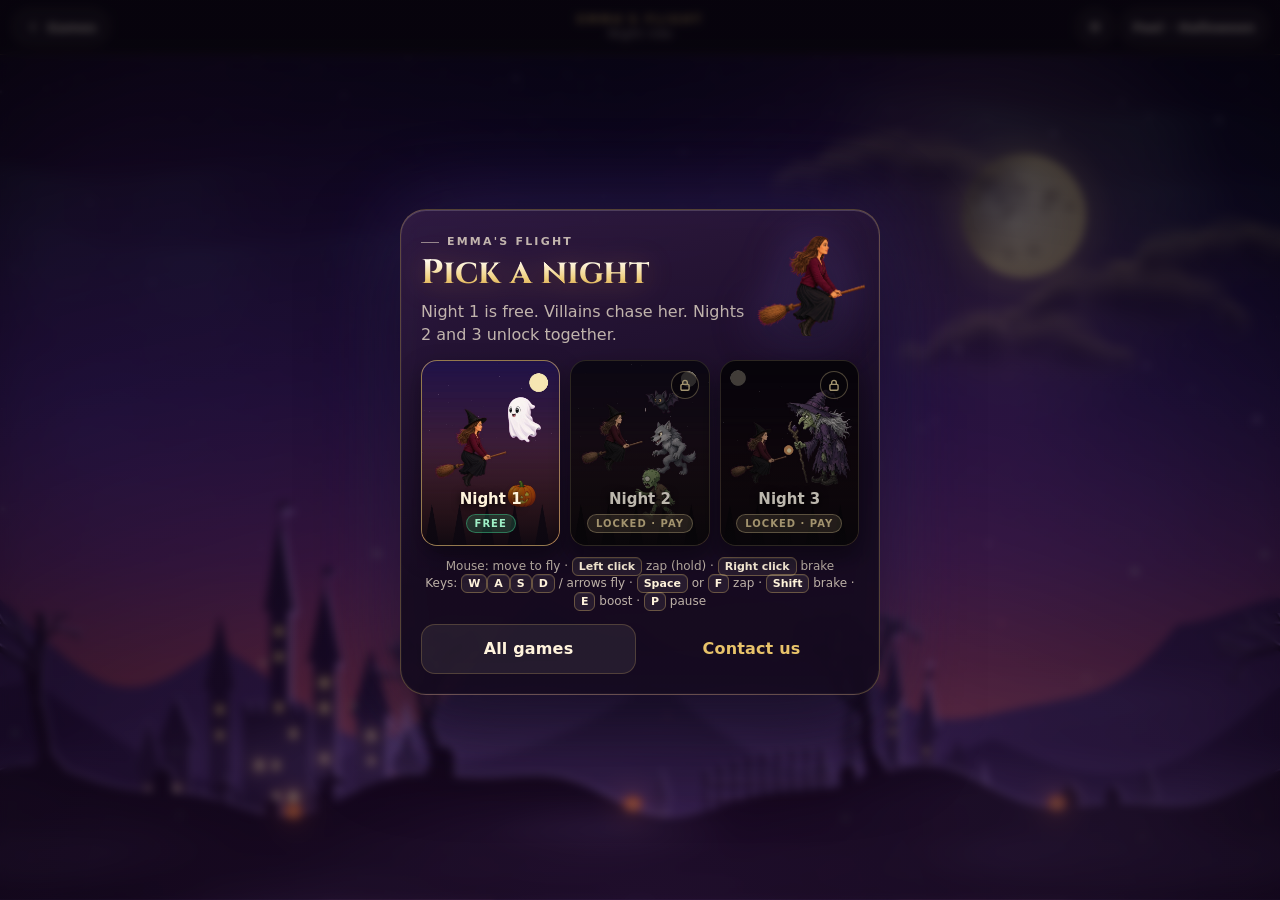
==== broom.html @ 56149d8e "Load the festive theme and Emma's face on every game" ====
<!DOCTYPE html>
<html lang="en">
<head>
  <meta charset="UTF-8" />
  <meta name="viewport" content="width=device-width, initial-scale=1, viewport-fit=cover" />
  <title>Emma on a Broom · Holly Haunt Halloween game</title>
  <meta name="description" content="Fly with Emma through a Halloween night. Zap ghosts, bats, wolves and skeletons, then beat the ugly witch. Free on phone and desktop." />
  <meta name="theme-color" content="#0c0710" />
  <link rel="canonical" href="https://halloweenfest.github.io/fly.html" />
  <meta property="og:type" content="website" />
  <meta property="og:site_name" content="Holly Haunt" />
  <meta property="og:title" content="Emma on a Broom · Halloween flying game" />
  <meta property="og:description" content="Zap ghosts, bats and wolves with Emma's lightning wand, then face the ugly witch." />
  <meta property="og:url" content="https://halloweenfest.github.io/fly.html" />
  <meta property="og:image" content="https://halloweenfest.github.io/tile-emma.jpg" />
  <meta name="twitter:card" content="summary_large_image" />
  <link rel="icon" href="favicon.ico" sizes="any" />
  <link rel="icon" href="favicon.png?v=1" type="image/png" />
  <link rel="apple-touch-icon" href="apple-touch-icon.png?v=1" />
  <link rel="preconnect" href="https://fonts.googleapis.com" />
  <link rel="preconnect" href="https://fonts.gstatic.com" crossorigin />
  <link rel="stylesheet" href="https://fonts.googleapis.com/css2?family=Cinzel:wght@700;800&display=swap" />
  <link rel="stylesheet" href="site.css?v=3" />
  <script>
    !function(t,e){var o,n,p,r;e.__SV||(window.posthog=e,e._i=[],e.init=function(i,s,a){function g(t,e){var o=e.split(".");2==o.length&&(t=t[o[0]],e=o[1]),t[e]=function(){t.push([e].concat(Array.prototype.slice.call(arguments,0)))}}(p=t.createElement("script")).type="text/javascript",p.crossOrigin="anonymous",p.async=!0,p.src=s.api_host.replace(".i.posthog.com","-assets.i.posthog.com")+"/static/array.js",(r=t.getElementsByTagName("script")[0]).parentNode.insertBefore(p,r);var u=e;for(void 0!==a?u=e[a]=[]:a="posthog",u.people=u.people||[],u.toString=function(t){var e="posthog";return"posthog"!==a&&(e+="."+a),t||(e+=" (stub)"),e},u.people.toString=function(){return u.toString(1)+".people (stub)"},o="init capture register register_once register_for_session unregister unregister_for_session getFeatureFlag getFeatureFlagPayload isFeatureEnabled reloadFeatureFlags updateEarlyAccessFeatureEnrollment getEarlyAccessFeatures on onFeatureFlags onSessionId getSurveys getActiveMatchingSurveys renderSurvey canRenderSurvey getNextSurveyStep identify setPersonProperties group resetGroups setPersonPropertiesForFlags resetPersonPropertiesForFlags setGroupPropertiesForFlags resetGroupPropertiesForFlags reset get_distinct_id set_config startSessionRecording stopSessionRecording sessionRecordingStarted captureException loadToolbar get_session_id get_session_replay_url createPersonProfile opt_in_capturing opt_out_capturing has_opted_in_capturing has_opted_out_capturing clear_opt_in_out_capturing debug".split(" "),n=0;n<o.length;n++)g(u,o[n]);e._i.push([i,s,a])},e.__SV=1)}(document,window.posthog||[]);
    posthog.init('phc_z6kQXd5am8uAvdXVkFVNWkbPxMuJ7vJc547HLKTxLLtp',{api_host:'https://us.i.posthog.com',person_profiles:'identified_only'});
    posthog.register({ site: 'halloweenfest' });
  </script>
  <style>
    html, body { height: 100%; }
    body { display: flex; flex-direction: column; height: 100dvh; overflow: hidden; overscroll-behavior: none; }
    #mode { font-variant-numeric: tabular-nums; }
    #wrap { position: relative; flex: 1; min-height: 0; overflow: hidden; background: #07051a; }
    canvas { width: 100%; height: 100%; display: block; touch-action: none; user-select: none; -webkit-user-select: none; -webkit-touch-callout: none; }
    body.playing:not(.touch) canvas { cursor: none; }

    /* desktop control hint: small glass pill, fades once the night is under way */
    #hint {
      position: absolute; left: 50%; bottom: calc(14px + var(--sab)); transform: translate(-50%, 8px);
      display: flex; align-items: center; gap: 14px; flex-wrap: wrap; justify-content: center;
      max-width: calc(100% - 24px); padding: 8px 16px; border-radius: 999px;
      font: 600 12px/1.2 var(--sans); color: rgba(255, 243, 220, .82); letter-spacing: .02em;
      background: rgba(14, 8, 26, .55); border: 1px solid rgba(255, 255, 255, .1);
      -webkit-backdrop-filter: blur(10px); backdrop-filter: blur(10px);
      box-shadow: 0 10px 30px rgba(0, 0, 0, .35);
      opacity: 0; pointer-events: none; transition: opacity .7s, transform .7s;
    }
    #hint.show { opacity: 1; transform: translate(-50%, 0); }
    #hint span { display: inline-flex; align-items: center; gap: 6px; white-space: nowrap; }
    #hint svg { width: 14px; height: 14px; }
    #hint kbd, .keys kbd {
      font: 700 11px var(--sans); padding: 2px 6px; border-radius: 6px; min-width: 18px; text-align: center;
      border: 1px solid rgba(232, 195, 106, .35); background: rgba(255, 243, 220, .07); color: var(--cream);
      box-shadow: 0 1px 0 rgba(255, 255, 255, .08) inset;
    }
    body.touch #hint { display: none; }

    /* touch controls: only on coarse pointers, only while flying */
    #touch {
      position: absolute; right: calc(14px + var(--sar)); bottom: calc(16px + var(--sab));
      display: none; align-items: flex-end; gap: 12px;
    }
    body.touch.playing #touch { display: flex; }
    .tcol { display: flex; flex-direction: column; gap: 10px; }
    .tbtn {
      width: 58px; height: 58px; border-radius: 50%; padding: 0;
      display: flex; flex-direction: column; align-items: center; justify-content: center; gap: 3px;
      font: 800 9px/1 var(--sans); letter-spacing: .12em; text-transform: uppercase; color: var(--cream);
      background: radial-gradient(circle at 35% 28%, rgba(255, 255, 255, .2), rgba(26, 14, 44, .62) 62%);
      border: 1px solid rgba(255, 255, 255, .18);
      -webkit-backdrop-filter: blur(8px); backdrop-filter: blur(8px);
      box-shadow: 0 8px 22px rgba(0, 0, 0, .45), inset 0 1px 0 rgba(255, 255, 255, .22);
      touch-action: none; user-select: none; -webkit-user-select: none; -webkit-tap-highlight-color: transparent;
      transition: transform .08s, filter .08s;
    }
    .tbtn svg { width: 20px; height: 20px; }
    .tbtn.big {
      width: 86px; height: 86px; font-size: 11px; color: #0b1838;
      background: radial-gradient(circle at 36% 28%, #ffffff, #a9d4ff 40%, #4b7fe6 100%);
      border: 0;
      box-shadow: 0 0 0 5px rgba(150, 200, 255, .16), 0 0 34px rgba(120, 180, 255, .55), 0 12px 26px rgba(0, 0, 0, .5), inset 0 -6px 14px rgba(20, 40, 120, .35);
    }
    .tbtn.big svg { width: 30px; height: 30px; }
    .tbtn.on { transform: scale(.92); filter: brightness(1.2); }

    /* premium glass overlays (page-local overrides of the shared sheet) */
    .sheet-wrap {
      background: radial-gradient(120% 90% at 50% 100%, rgba(46, 16, 60, .5), rgba(6, 3, 12, .7));
      -webkit-backdrop-filter: blur(4px); backdrop-filter: blur(4px);
    }
    .sheet {
      position: relative;
      background: linear-gradient(165deg, rgba(58, 34, 78, .74), rgba(20, 11, 30, .9) 62%);
      border: 1px solid rgba(232, 195, 106, .3);
      border-radius: 26px;
      padding: 24px 20px 20px;
      -webkit-backdrop-filter: blur(18px) saturate(1.3); backdrop-filter: blur(18px) saturate(1.3);
      box-shadow: 0 40px 90px rgba(0, 0, 0, .6), inset 0 1px 0 rgba(255, 255, 255, .14), inset 0 0 0 1px rgba(255, 255, 255, .03), 0 0 90px rgba(139, 108, 255, .22);
    }
    .sheet::before {
      content: ""; position: absolute; left: 28px; right: 28px; top: -1px; height: 1px;
      background: linear-gradient(90deg, transparent, rgba(255, 222, 150, .9), transparent);
    }
    .sheet h2 {
      background: linear-gradient(180deg, #fff8e8 15%, #f0cf7c 62%, #c98f38);
      -webkit-background-clip: text; background-clip: text; color: transparent;
      filter: drop-shadow(0 3px 14px rgba(232, 150, 60, .35));
    }
    .sheet .kicker { display: flex; align-items: center; gap: 8px; }
    .sheet .kicker::before { content: ""; width: 18px; height: 1px; background: currentColor; opacity: .7; }
    .hero { display: flex; align-items: center; gap: 12px; }
    .hero > div { flex: 1; min-width: 0; }
    .hero img {
      width: 108px; height: auto; flex: none; margin: -14px -6px -6px 0;
      filter: drop-shadow(0 10px 18px rgba(0, 0, 0, .55)) drop-shadow(0 0 22px rgba(160, 120, 255, .35));
      animation: hover 3.2s ease-in-out infinite;
    }
    @keyframes hover { 0%, 100% { transform: translateY(0) rotate(-3deg); } 50% { transform: translateY(-8px) rotate(1deg); } }
    @media (prefers-reduced-motion: reduce) { .hero img { animation: none; } }
    .nights { display: grid; grid-template-columns: repeat(3, minmax(0, 1fr)); gap: 10px; margin-top: 14px; }
    .nights .pic-tile { border-radius: 16px; box-shadow: 0 10px 24px rgba(0, 0, 0, .4); }
    .nights .pic-tile:hover, .nights .pic-tile:focus-visible { border-color: rgba(255, 214, 130, .8); box-shadow: 0 0 0 1px rgba(255, 214, 130, .4), 0 0 28px rgba(232, 170, 70, .35), 0 12px 26px rgba(0, 0, 0, .45); }
    #night1 { border-color: rgba(255, 214, 130, .55); }
    .keys { font-size: 12px; line-height: 2; color: rgba(255, 243, 220, .6); text-align: center; margin-top: 12px; }
    @media (hover: none) { .keys { display: none; } }
    .stat-row > div { background: rgba(255, 243, 220, .05); }
    #pay .sheet { box-shadow: 0 40px 90px rgba(0, 0, 0, .6), inset 0 1px 0 rgba(255, 255, 255, .14), 0 0 90px rgba(232, 170, 70, .25); }
  </style>
</head>
<body>
  <header class="topbar">
    <div class="left">
      <a class="chip-btn back" href="index.html" aria-label="Back to all games">
        <svg viewBox="0 0 24 24" fill="none" stroke="currentColor" stroke-width="2.4" stroke-linecap="round" stroke-linejoin="round" aria-hidden="true"><path d="M15 18l-6-6 6-6"/></svg>Games
      </a>
    </div>
    <div class="mid">
      <div class="kicker" id="mode">EMMA'S FLIGHT</div>
      <div class="sub">Night ride</div>
    </div>
    <div class="right">
      <button id="pauseBtn" class="chip-btn icon" type="button" aria-label="Pause" title="Pause (P)">
        <svg viewBox="0 0 24 24" fill="currentColor" aria-hidden="true"><rect x="6" y="5" width="4" height="14" rx="1.2"/><rect x="14" y="5" width="4" height="14" rx="1.2"/></svg>
      </button>
    </div>
  </header>
  <div id="wrap">
    <canvas id="c" aria-label="Emma flying through the Halloween night"></canvas>
    <div id="hint" aria-hidden="true">
      <span><svg viewBox="0 0 24 24" fill="none" stroke="currentColor" stroke-width="2"><rect x="6" y="3" width="12" height="18" rx="6"/><path d="M12 3v6"/></svg>Move to fly</span>
      <span><kbd>L</kbd>click zap · hold to auto-fire</span>
      <span><kbd>R</kbd>click brake</span>
      <span><kbd>E</kbd>boost</span>
      <span><kbd>P</kbd>pause</span>
    </div>
    <div id="touch">
      <div class="tcol">
        <button id="goSpeed" class="tbtn" type="button" aria-label="Speed">
          <svg viewBox="0 0 24 24" fill="none" stroke="currentColor" stroke-width="2.4" stroke-linecap="round" stroke-linejoin="round" aria-hidden="true"><path d="M5 17l6-5-6-5M13 17l6-5-6-5"/></svg>Speed
        </button>
        <button id="goBrake" class="tbtn" type="button" aria-label="Brake">
          <svg viewBox="0 0 24 24" fill="none" stroke="currentColor" stroke-width="2.4" stroke-linecap="round" aria-hidden="true"><path d="M8 6v12M16 6v12"/></svg>Brake
        </button>
      </div>
      <button id="goShoot" class="tbtn big" type="button" aria-label="Shoot lightning">
        <svg viewBox="0 0 24 24" fill="currentColor" aria-hidden="true"><path d="M13 2L4 14h7l-1 8 9-12h-7z"/></svg>Zap
      </button>
    </div>
  </div>

  <div id="over" class="sheet-wrap" role="dialog" aria-modal="true" aria-labelledby="endTitle">
    <div class="sheet">
      <p class="kicker">Emma's flight</p>
      <h2 id="endTitle">Emma fell</h2>
      <p id="endLine" class="lead"></p>
      <div class="stat-row">
        <div><b id="statScore">0</b><span>SCORE</span></div>
        <div><b id="statCombo">0</b><span>BEST COMBO</span></div>
        <div><b id="statTime">0:00</b><span>TIME</span></div>
      </div>
      <div class="actions two">
        <a id="home" class="btn btn-ghost" href="index.html">Pick a game</a>
        <button id="again" class="btn btn-primary" type="button">Play again</button>
      </div>
    </div>
  </div>
  <div id="paused" class="sheet-wrap" role="dialog" aria-modal="true" aria-labelledby="pauseTitle">
    <div class="sheet">
      <p class="kicker">Paused</p>
      <h2 id="pauseTitle">Catch your breath</h2>
      <p class="lead">Emma is hovering. Pick up where you left off.</p>
      <div class="actions">
        <button id="resume" class="btn btn-primary" type="button">Resume</button>
        <div class="actions two" style="margin-top:0">
          <button id="toNights" class="btn btn-ghost" type="button">Nights</button>
          <a class="btn btn-ghost" href="index.html">All games</a>
        </div>
      </div>
    </div>
  </div>
  <div id="levels" class="sheet-wrap on" role="dialog" aria-modal="true" aria-labelledby="levelsTitle">
    <div class="sheet">
      <div class="hero">
        <div>
          <p class="kicker">Emma's flight</p>
          <h2 id="levelsTitle">Pick a night</h2>
          <p id="levelLine">Night 1 is free. Villains chase her. Nights 2 and 3 unlock together.</p>
        </div>
        <img src="emma.png?v=6" alt="" width="108" height="118" />
      </div>
      <div class="nights">
        <button id="night1" class="pic-tile" type="button" style="background-image:url('night1.jpg?v=1')"><span class="label">Night 1<br><span class="tag">FREE</span></span></button>
        <button id="night2" class="pic-tile" type="button" style="background-image:url('night2.jpg?v=1')"><span class="label">Night 2<br><span class="tag">LOCKED · PAY</span></span></button>
        <button id="night3" class="pic-tile" type="button" style="background-image:url('night3.jpg?v=1')"><span class="label">Night 3<br><span class="tag">LOCKED · PAY</span></span></button>
      </div>
      <p class="keys">Mouse: move to fly · <kbd>Left click</kbd> zap (hold) · <kbd>Right click</kbd> brake<br>Keys: <kbd>W</kbd><kbd>A</kbd><kbd>S</kbd><kbd>D</kbd> / arrows fly · <kbd>Space</kbd> or <kbd>F</kbd> zap · <kbd>Shift</kbd> brake · <kbd>E</kbd> boost · <kbd>P</kbd> pause</p>
      <div class="actions two">
        <a class="btn btn-ghost" href="index.html">All games</a>
        <button id="emmaContact" class="btn btn-quiet" type="button">Contact us</button>
      </div>
    </div>
  </div>
  <div id="contact" class="sheet-wrap" role="dialog" aria-modal="true" aria-labelledby="contactTitle" style="z-index:30">
    <div class="sheet">
      <p class="kicker">Contact</p>
      <h2 id="contactTitle">Emma</h2>
      <p>Instagram</p>
      <p style="font-weight:800;color:var(--cream);margin-bottom:6px">@emma.goodwitch</p>
      <a id="igGo" class="btn btn-primary btn-block" href="https://instagram.com/emma.goodwitch" target="_blank" rel="noopener">Open Instagram</a>
      <p style="margin-top:14px">Email</p>
      <p style="font-weight:800;color:var(--cream);margin-bottom:6px">info@merahissa.co.in</p>
      <div class="actions two" style="margin-top:0">
        <a id="mailGo" class="btn btn-primary" href="mailto:info@merahissa.co.in?subject=Holly%20Haunt">Open mail app</a>
        <button id="contactNo" class="btn btn-ghost" type="button">Close</button>
      </div>
    </div>
  </div>
  <div id="pay" class="sheet-wrap" role="dialog" aria-modal="true" aria-labelledby="payTitle">
    <div class="sheet">
      <p class="kicker">Locked</p>
      <h2 id="payTitle">Unlock nights 2 and 3</h2>
      <p id="payLine" class="lead">Night 1 stays free. Pay $1 on this phone. Razorpay opens. Come back and both nights open here.</p>
      <div class="actions">
        <a id="payGo" class="btn btn-primary" href="https://rzp.io/rzp/hollyhaunt-unlock">Pay $1 to unlock</a>
        <button id="payNo" class="btn btn-ghost" type="button">Not now</button>
      </div>
    </div>
  </div>
<script>
"use strict";
const canvas = document.getElementById("c");
const ctx = canvas.getContext("2d");
const modeEl = document.getElementById("mode");
const hintEl = document.getElementById("hint");
const speedBtn = document.getElementById("goSpeed");
const reduceMotion = !!(window.matchMedia && matchMedia("(prefers-reduced-motion: reduce)").matches);
const TAU = Math.PI * 2;
const clamp = (v, a, b) => (v < a ? a : v > b ? b : v);
const rand = (a, b) => a + Math.random() * (b - a);
function rng(seed) { let s = (seed >>> 0) % 2147483646 + 1; return () => (s = (s * 16807) % 2147483647) / 2147483647; }
function mk(w, h) { const c = document.createElement("canvas"); c.width = Math.max(1, Math.ceil(w)); c.height = Math.max(1, Math.ceil(h)); return c; }
const SANS = 'system-ui, -apple-system, "Segoe UI", Roboto, sans-serif';
const DISPLAY = 'Cinzel, Georgia, serif';

let touchUI = false;
function setTouchUI(v) { touchUI = v; document.body.classList.toggle("touch", v); }
setTouchUI(!!(window.matchMedia && matchMedia("(pointer: coarse)").matches));

/* ---------- sprites: pre-scaled once per resize, plus a white silhouette for hit flashes ---------- */
const SPRITES = { emma: 150, ghost: 76, skeleton: 70, bat: 84, wolf: 92, zombie: 84, witch: 150, pumpkin: 54 };
const imgs = {}, cache = {};
Object.keys(SPRITES).forEach((n) => {
  const i = new Image();
  i.onload = () => bake(n);
  i.src = n + ".png?v=6";
  imgs[n] = i;
});
function bake(n) {
  const img = imgs[n];
  if (!img || !img.complete || !img.naturalWidth) return;
  const w = SPRITES[n] * SC, h = w * img.naturalHeight / img.naturalWidth;
  const k = dpr * 1.15;
  const c = mk(w * k, h * k), g = c.getContext("2d");
  g.imageSmoothingQuality = "high";
  g.drawImage(img, 0, 0, c.width, c.height);
  const wc = mk(c.width, c.height), wg = wc.getContext("2d");
  wg.drawImage(c, 0, 0);
  wg.globalCompositeOperation = "source-in";
  wg.fillStyle = "#fff";
  wg.fillRect(0, 0, wc.width, wc.height);
  cache[n] = { c, wc, w, h };
}
function spr(n, x, y, sx, sy, rot, alpha, white) {
  const s = cache[n];
  if (!s) return;
  ctx.save();
  ctx.translate(x, y);
  if (rot) ctx.rotate(rot);
  ctx.scale(sx, sy);
  ctx.globalAlpha = alpha;
  ctx.drawImage(s.c, -s.w / 2, -s.h / 2, s.w, s.h);
  if (white > 0) { ctx.globalAlpha = Math.min(1, white) * alpha; ctx.drawImage(s.wc, -s.w / 2, -s.h / 2, s.w, s.h); }
  ctx.restore();
}

/* ---------- glow sprites (drawn additively; no shadowBlur in the hot path) ---------- */
function makeGlow(r, g, b) {
  const c = mk(64, 64), x = c.getContext("2d");
  const gr = x.createRadialGradient(32, 32, 0, 32, 32, 32);
  gr.addColorStop(0, `rgba(${r},${g},${b},1)`);
  gr.addColorStop(0.22, `rgba(${r},${g},${b},.6)`);
  gr.addColorStop(0.55, `rgba(${r},${g},${b},.16)`);
  gr.addColorStop(1, `rgba(${r},${g},${b},0)`);
  x.fillStyle = gr;
  x.fillRect(0, 0, 64, 64);
  return c;
}
const GL = {
  blue: makeGlow(130, 185, 255), white: makeGlow(255, 255, 255), gold: makeGlow(255, 196, 92),
  violet: makeGlow(176, 104, 255), red: makeGlow(255, 60, 70), green: makeGlow(140, 255, 120),
  orange: makeGlow(255, 130, 40), bone: makeGlow(255, 236, 200), teal: makeGlow(100, 255, 214), pink: makeGlow(255, 120, 200)
};
function glow(g, x, y, r, a) {
  if (a <= 0.003) return;
  ctx.globalAlpha = a > 1 ? 1 : a;
  ctx.drawImage(g, x - r, y - r, r * 2, r * 2);
}

/* ---------- night palettes ---------- */
const PAL = {
  1: { sky: ["#05031a", "#140c3a", "#2c1858", "#5a2560", "#a3434a", "#d8743e"], neb: [[130, 60, 220], [210, 60, 150], [60, 90, 230]], aur: [100, 255, 200],
       moon: ["#fffdf0", "#f1dca2"], halo: [255, 226, 160], mtn: ["#2b1a4c", "#1b1036"], castle: "#100a20", near: "#06030b", rim: "rgba(200,170,255,.6)", fog: [190, 160, 255], win: "#ffc56a" },
  2: { sky: ["#010614", "#03203a", "#0b3d55", "#155a5c", "#3c7a5e", "#9a9a58"], neb: [[40, 200, 180], [60, 120, 230], [120, 230, 150]], aur: [110, 255, 160],
       moon: ["#f4fff8", "#cfe6d0"], halo: [190, 255, 220], mtn: ["#10304a", "#0a2034"], castle: "#061420", near: "#020609", rim: "rgba(150,255,220,.5)", fog: [150, 230, 220], win: "#d6ff8a" },
  3: { sky: ["#080106", "#22040f", "#4a0b1e", "#7a1420", "#b6301c", "#ee6a26"], neb: [[220, 40, 60], [150, 30, 120], [255, 110, 40]], aur: [255, 90, 120],
       moon: ["#ffe2c8", "#e0563a"], halo: [255, 96, 64], mtn: ["#3a0c22", "#260818"], castle: "#160410", near: "#070106", rim: "rgba(255,140,110,.55)", fog: [255, 140, 150], win: "#ff9a4a" }
};

let W = 1, H = 1, dpr = 1, SC = 1;
let S = null;            /* pre-rendered scene layers */
let sceneLevel = 0;
let level = 1;

function buildScene() {
  const p = PAL[level] || PAL[1];
  sceneLevel = level;
  const TW = Math.max(Math.ceil(W), 960);
  S = { TW, p };
  S.sky = buildSky(p);
  const mr = clamp(Math.min(W, H) * 0.075, 24, 62);
  S.moonR = mr;
  S.moon = buildMoon(p, mr);
  S.clouds = [0, 1, 2, 3].map((i) => buildCloud(p, i));
  S.mtnH = H * 0.52; S.mtn = buildMountains(p, TW, S.mtnH);
  S.casH = H * 0.5; S.wins = []; S.cas = buildCastles(p, TW, S.casH, S.wins);
  S.nearH = H * 0.34; S.lanterns = []; S.near = buildNear(p, TW, S.nearH, S.lanterns);
  S.fogH = H * 0.32; S.fogA = buildFog(p, TW, S.fogH, 5); S.fogB = buildFog(p, TW, S.fogH, 9);
  S.vig = buildVignette([4, 2, 10], 0.78);
  S.red = buildVignette([255, 20, 40], 0.85);
  S.stars = [];
  const r = rng(99);
  const n = Math.round(clamp(W * H / 26000, 18, 60));
  for (let i = 0; i < n; i++) S.stars.push({ x: r() * W, y: Math.pow(r(), 1.4) * H * 0.6, s: 1.5 + r() * 3.5, ph: r() * TAU, sp: 1 + r() * 2.5 });
}
function layer(w, h) { const c = mk(w * dpr, h * dpr), g = c.getContext("2d"); g.scale(dpr, dpr); return [c, g]; }

function buildSky(p) {
  const [c, g] = layer(W, H);
  const gr = g.createLinearGradient(0, 0, 0, H);
  p.sky.forEach((col, i) => gr.addColorStop(i / (p.sky.length - 1), col));
  g.fillStyle = gr;
  g.fillRect(0, 0, W, H);
  const r = rng(11 + level * 7);
  g.globalCompositeOperation = "lighter";
  for (let i = 0; i < 8; i++) {
    const [a, b, d] = p.neb[i % 3];
    const x = r() * W, y = r() * H * 0.6, rad = (0.18 + r() * 0.3) * Math.max(W, H);
    const ng = g.createRadialGradient(x, y, 0, x, y, rad);
    ng.addColorStop(0, `rgba(${a},${b},${d},.13)`);
    ng.addColorStop(0.5, `rgba(${a},${b},${d},.05)`);
    ng.addColorStop(1, `rgba(${a},${b},${d},0)`);
    g.fillStyle = ng;
    g.fillRect(0, 0, W, H);
  }
  /* aurora ribbons */
  const A = p.aur.join(",");
  for (let band = 0; band < 2; band++) {
    const base = H * (0.08 + band * 0.09), amp = H * 0.05, len = H * (0.2 - band * 0.05), ph = r() * 6;
    for (let x = 0; x < W; x += 3) {
      const y = base + Math.sin(x / (W * 0.17) + ph) * amp + Math.sin(x / (W * 0.061) + ph * 2) * amp * 0.35;
      const k = Math.max(0, Math.sin(x / (W * 0.13) + ph * 3)) * (0.75 + 0.25 * Math.sin(x / (W * 0.02) + ph));
      const a = 0.11 * k * (band ? 0.6 : 1);
      if (a < 0.004) continue;
      const ag = g.createLinearGradient(0, y, 0, y + len);
      ag.addColorStop(0, `rgba(${A},0)`);
      ag.addColorStop(0.12, `rgba(${A},${a})`);
      ag.addColorStop(1, `rgba(${A},0)`);
      g.fillStyle = ag;
      g.fillRect(x, y, 3, len);
    }
  }
  g.globalCompositeOperation = "source-over";
  const n = Math.round(W * H / 2200);
  for (let i = 0; i < n; i++) {
    const y = Math.pow(r(), 1.6) * H * 0.75, s = r() < 0.92 ? 0.6 + r() * 0.7 : 1.3 + r() * 0.8;
    g.fillStyle = `rgba(255,${235 + (r() * 20 | 0)},${200 + (r() * 55 | 0)},${(0.25 + r() * 0.6) * (1 - y / H)})`;
    g.fillRect(r() * W, y, s, s);
  }
  /* warm horizon haze */
  const hg = g.createLinearGradient(0, H * 0.5, 0, H);
  hg.addColorStop(0, "rgba(255,140,80,0)");
  hg.addColorStop(1, "rgba(255,120,60,.12)");
  g.fillStyle = hg;
  g.fillRect(0, H * 0.5, W, H * 0.5);
  return c;
}

function buildMoon(p, R) {
  const size = R * 7, [c, g] = layer(size, size), m = size / 2;
  const [hr, hgc, hb] = p.halo;
  const halo = g.createRadialGradient(m, m, R * 0.8, m, m, m);
  halo.addColorStop(0, `rgba(${hr},${hgc},${hb},.42)`);
  halo.addColorStop(0.25, `rgba(${hr},${hgc},${hb},.14)`);
  halo.addColorStop(1, `rgba(${hr},${hgc},${hb},0)`);
  g.fillStyle = halo;
  g.fillRect(0, 0, size, size);
  const disk = g.createRadialGradient(m - R * 0.35, m - R * 0.35, R * 0.1, m, m, R);
  disk.addColorStop(0, p.moon[0]);
  disk.addColorStop(1, p.moon[1]);
  g.fillStyle = disk;
  g.beginPath(); g.arc(m, m, R, 0, TAU); g.fill();
  g.save();
  g.beginPath(); g.arc(m, m, R, 0, TAU); g.clip();
  const r = rng(5);
  for (let i = 0; i < 4; i++) {
    g.fillStyle = "rgba(120,100,90,.12)";
    g.beginPath(); g.ellipse(m + (r() - 0.5) * R * 1.1, m + (r() - 0.5) * R * 1.1, R * (0.25 + r() * 0.25), R * (0.18 + r() * 0.2), r() * 3, 0, TAU); g.fill();
  }
  for (let i = 0; i < 11; i++) {
    const a = r() * TAU, d = Math.sqrt(r()) * R * 0.85, x = m + Math.cos(a) * d, y = m + Math.sin(a) * d, cr = R * (0.05 + r() * 0.11);
    g.fillStyle = "rgba(110,90,80,.22)";
    g.beginPath(); g.arc(x, y, cr, 0, TAU); g.fill();
    g.strokeStyle = "rgba(255,255,240,.35)";
    g.lineWidth = Math.max(0.6, cr * 0.18);
    g.beginPath(); g.arc(x, y, cr, Math.PI * 0.1, Math.PI * 0.9); g.stroke();
  }
  const term = g.createLinearGradient(m - R, m - R * 0.4, m + R * 0.6, m + R * 0.2);
  term.addColorStop(0, "rgba(20,10,40,.5)");
  term.addColorStop(0.55, "rgba(20,10,40,0)");
  g.fillStyle = term;
  g.fillRect(m - R, m - R, R * 2, R * 2);
  g.restore();
  return c;
}

function buildCloud(p, seed) {
  const r = rng(31 + seed * 13);
  const w = clamp(W * (0.22 + r() * 0.16), 160, 520), h = w * 0.34;
  const [c, g] = layer(w, h);
  const puffs = [];
  for (let i = 0; i < 14; i++) {
    const u = i / 13;
    puffs.push([w * (0.1 + u * 0.8) + (r() - 0.5) * w * 0.06, h * (0.62 - Math.sin(u * Math.PI) * 0.25) + (r() - 0.5) * h * 0.12, h * (0.2 + r() * 0.2) * (0.6 + Math.sin(u * Math.PI) * 0.6)]);
  }
  const lit = p.halo.join(","), dark = "38,22,62";
  puffs.forEach(([x, y, rr]) => {
    const pg = g.createRadialGradient(x, y - rr * 0.3, 0, x, y, rr);
    pg.addColorStop(0, `rgba(${lit},.5)`);
    pg.addColorStop(1, `rgba(${lit},0)`);
    g.fillStyle = pg;
    g.beginPath(); g.arc(x, y, rr, 0, TAU); g.fill();
  });
  g.globalCompositeOperation = "source-atop";
  puffs.forEach(([x, y, rr]) => {
    const pg = g.createRadialGradient(x - rr * 0.1, y + rr * 0.35, 0, x, y + rr * 0.3, rr);
    pg.addColorStop(0, `rgba(${dark},.95)`);
    pg.addColorStop(1, `rgba(${dark},0)`);
    g.fillStyle = pg;
    g.beginPath(); g.arc(x, y + rr * 0.3, rr, 0, TAU); g.fill();
  });
  return { c, w, h, y: H * (0.06 + r() * 0.26), sp: 6 + r() * 10, off: r() * 2000, a: 0.55 + r() * 0.35 };
}

function ridge(g, TW, h, base, amps, color, seed, sharp) {
  const r = rng(seed), ks = [], ph = [];
  amps.forEach((a, i) => { ks.push(i + 1 + (i > 1 ? (r() * 3 | 0) : 0)); ph.push(r() * TAU); });
  g.beginPath();
  g.moveTo(0, h);
  for (let x = 0; x <= TW + 4; x += 4) {
    let y = 0;
    for (let i = 0; i < amps.length; i++) {
      let s = Math.sin(ks[i] * TAU * x / TW + ph[i]);
      if (sharp && i < 2) s = 1 - 2 * Math.abs(s);
      y += amps[i] * s;
    }
    g.lineTo(x, base - y);
  }
  g.lineTo(TW, h);
  g.closePath();
  g.fillStyle = color;
  g.fill();
}
function buildMountains(p, TW, h) {
  const [c, g] = layer(TW, h);
  ridge(g, TW, h, h * 0.42, [h * 0.12, h * 0.07, h * 0.03, h * 0.012], p.mtn[0], 3 + level, true);
  const haze = g.createLinearGradient(0, h * 0.2, 0, h);
  haze.addColorStop(0, `rgba(${p.fog},0)`);
  haze.addColorStop(1, `rgba(${p.fog},.18)`);
  g.globalCompositeOperation = "source-atop";
  g.fillStyle = haze; g.fillRect(0, 0, TW, h);
  g.globalCompositeOperation = "source-over";
  ridge(g, TW, h, h * 0.62, [h * 0.08, h * 0.05, h * 0.02], p.mtn[1], 9 + level, true);
  return c;
}

function castle(g, cx, gy, s, seed, wins, lit) {
  const r = rng(seed);
  const R = (x, y, w, h) => g.fillRect(x, y, w, h);
  const T = (x1, y1, x2, y2, x3, y3) => { g.beginPath(); g.moveTo(x1, y1); g.lineTo(x2, y2); g.lineTo(x3, y3); g.closePath(); g.fill(); };
  g.beginPath();
  g.moveTo(cx - 190 * s, gy + 2);
  g.quadraticCurveTo(cx - 140 * s, gy - 44 * s, cx - 96 * s, gy - 48 * s);
  g.lineTo(cx + 100 * s, gy - 52 * s);
  g.quadraticCurveTo(cx + 150 * s, gy - 34 * s, cx + 200 * s, gy + 2);
  g.closePath(); g.fill();
  const by = gy - 46 * s;
  R(cx - 88 * s, by - 42 * s, 176 * s, 44 * s);
  for (let x = cx - 88 * s; x < cx + 86 * s; x += 12 * s) R(x, by - 50 * s, 7 * s, 9 * s);
  R(cx - 32 * s, by - 124 * s, 64 * s, 126 * s);
  for (let x = cx - 32 * s; x < cx + 30 * s; x += 11 * s) R(x, by - 132 * s, 6 * s, 9 * s);
  const towers = [[-92, 26, 96], [92, 28, 112], [-56, 20, 150], [48, 22, 172], [4, 18, 214], [-120, 16, 70], [124, 15, 80]];
  towers.forEach(([dx, tw, th], i) => {
    const tx = cx + (dx + (r() - 0.5) * 6) * s, w = tw * s, hh = (th + (r() - 0.5) * 20) * s;
    R(tx - w / 2, by - hh, w, hh + 2);
    const roof = (hh * 0.3 + 14 * s + r() * 16 * s);
    T(tx - w / 2 - 5 * s, by - hh + 1, tx, by - hh - roof, tx + w / 2 + 5 * s, by - hh + 1);
    if (i === 4 || i === 3) {
      g.fillRect(tx - 0.8, by - hh - roof - 16 * s, 1.6, 16 * s);
      T(tx + 0.8, by - hh - roof - 16 * s, tx + 13 * s, by - hh - roof - 12 * s, tx + 0.8, by - hh - roof - 8 * s);
    }
    if (wins) {
      for (let j = 0; j < 4; j++) {
        const wy = by - hh + (16 + j * 24) * s;
        if (wy > by - 10 * s) break;
        if (r() < 0.62) wins.push({ x: tx, y: wy, w: 4.6 * s, h: 8 * s, f: r() < 0.5, ph: r() * TAU });
      }
    }
  });
  if (wins) {
    for (let j = 0; j < 3; j++) for (let k = 0; k < 3; k++) {
      if (r() < 0.5) wins.push({ x: cx + (k - 1) * 16 * s, y: by - 108 * s + j * 30 * s, w: 5 * s, h: 9 * s, f: r() < 0.6, ph: r() * TAU });
    }
    for (let k = 0; k < 6; k++) if (r() < 0.45) wins.push({ x: cx - 76 * s + k * 30 * s, y: by - 28 * s, w: 4 * s, h: 7 * s, f: r() < 0.5, ph: r() * TAU });
  }
}
function buildCastles(p, TW, h, wins) {
  const [c, g] = layer(TW, h);
  const r = rng(77 + level);
  const gy = h - h * 0.08;
  /* rolling hill under the castles */
  g.fillStyle = p.castle;
  g.beginPath(); g.moveTo(0, h);
  for (let x = 0; x <= TW + 4; x += 6) g.lineTo(x, gy - Math.sin(x / TW * TAU * 2 + 1) * h * 0.04 - Math.sin(x / TW * TAU * 5) * h * 0.015);
  g.lineTo(TW, h); g.fill();
  const s = clamp(Math.min(h / 420, W / 760), 0.5, 1.25);
  const places = [[TW * 0.22, s * 1.05, 101], [TW * 0.7, s * 0.72, 202]];
  /* small spires / chapels between castles */
  const minis = [TW * 0.45, TW * 0.52, TW * 0.9, TW * 0.04];
  for (const [x, sc2, seed] of places) {
    g.fillStyle = p.rim; castle(g, x + 1.6, gy - 1.6, sc2, seed, null);
    g.fillStyle = p.castle; castle(g, x, gy, sc2, seed, wins);
  }
  minis.forEach((x, i) => {
    const hh = (60 + r() * 50) * s, w = (12 + r() * 8) * s, yy = gy - Math.sin(x / TW * TAU * 2 + 1) * h * 0.04;
    for (const pass of [0, 1]) {
      const o = pass ? 0 : 1.6;
      g.fillStyle = pass ? p.castle : p.rim;
      g.fillRect(x - w / 2 + o, yy - hh - o, w, hh + 4);
      g.beginPath(); g.moveTo(x - w / 2 - 4 * s + o, yy - hh - o); g.lineTo(x + o, yy - hh - 34 * s - o); g.lineTo(x + w / 2 + 4 * s + o, yy - hh - o); g.fill();
    }
    wins.push({ x, y: yy - hh + 14 * s, w: 4 * s, h: 7 * s, f: true, ph: r() * TAU });
  });
  /* windows */
  g.fillStyle = p.win;
  wins.forEach((w) => {
    g.beginPath();
    g.moveTo(w.x - w.w / 2, w.y + w.h);
    g.lineTo(w.x - w.w / 2, w.y + w.w / 2);
    g.arc(w.x, w.y + w.w / 2, w.w / 2, Math.PI, 0);
    g.lineTo(w.x + w.w / 2, w.y + w.h);
    g.fill();
  });
  g.globalCompositeOperation = "lighter";
  wins.forEach((w) => { g.globalAlpha = 0.35; g.drawImage(GL.gold, w.x - w.h * 1.6, w.y + w.h / 2 - w.h * 1.6, w.h * 3.2, w.h * 3.2); });
  g.globalAlpha = 1;
  g.globalCompositeOperation = "source-over";
  /* mist at the base */
  const mist = g.createLinearGradient(0, h * 0.55, 0, h);
  mist.addColorStop(0, `rgba(${p.fog},0)`);
  mist.addColorStop(1, `rgba(${p.fog},.16)`);
  g.fillStyle = mist; g.fillRect(0, h * 0.55, TW, h * 0.45);
  return c;
}

function tree(g, x, y, s, seed) {
  const r = rng(seed);
  function br(x0, y0, ang, len, w, d) {
    const x1 = x0 + Math.cos(ang) * len, y1 = y0 + Math.sin(ang) * len;
    const mx = (x0 + x1) / 2 + (r() - 0.5) * len * 0.35, my = (y0 + y1) / 2 + (r() - 0.5) * len * 0.25;
    g.lineWidth = w;
    g.beginPath(); g.moveTo(x0, y0); g.quadraticCurveTo(mx, my, x1, y1); g.stroke();
    if (d <= 0) return;
    const n = 2 + (r() < 0.35 ? 1 : 0);
    for (let i = 0; i < n; i++) br(x1, y1, ang + (r() - 0.5) * 1.5 + (i - (n - 1) / 2) * 0.35, len * (0.6 + r() * 0.18), Math.max(0.6, w * 0.64), d - 1);
  }
  g.lineCap = "round";
  br(x, y + 4, -Math.PI / 2 + (r() - 0.5) * 0.3, 52 * s, 11 * s, 6);
  /* roots */
  g.beginPath(); g.moveTo(x - 16 * s, y + 6); g.quadraticCurveTo(x - 4 * s, y - 6 * s, x, y - 20 * s); g.quadraticCurveTo(x + 6 * s, y - 6 * s, x + 18 * s, y + 6); g.fill();
}
function grave(g, x, y, s, kind) {
  if (kind === 0) {
    g.beginPath();
    g.moveTo(x - 9 * s, y + 4); g.lineTo(x - 9 * s, y - 16 * s);
    g.arc(x, y - 16 * s, 9 * s, Math.PI, 0); g.lineTo(x + 9 * s, y + 4); g.fill();
  } else if (kind === 1) {
    g.fillRect(x - 2.5 * s, y - 30 * s, 5 * s, 34 * s);
    g.fillRect(x - 10 * s, y - 23 * s, 20 * s, 5 * s);
  } else {
    g.beginPath();
    g.moveTo(x - 7 * s, y + 4); g.lineTo(x - 8 * s, y - 12 * s); g.lineTo(x, y - 22 * s); g.lineTo(x + 8 * s, y - 12 * s); g.lineTo(x + 7 * s, y + 4); g.fill();
  }
}
function buildNear(p, TW, h, lanterns) {
  const [c, g] = layer(TW, h);
  const s = clamp(Math.min(h / 260, W / 560), 0.6, 1.3);
  const gyAt = (x) => h * 0.62 - Math.sin(x / TW * TAU * 3 + 0.5) * h * 0.07 - Math.sin(x / TW * TAU * 7) * h * 0.025;
  const r = rng(55 + level);
  const items = [];
  [0.08, 0.38, 0.71].forEach((u, i) => items.push({ t: "tree", x: TW * (u + (r() - 0.5) * 0.05), sc: s * (0.85 + r() * 0.5), seed: 900 + i * 17 + level }));
  for (let i = 0; i < 9; i++) items.push({ t: "grave", x: TW * r(), sc: s * (0.7 + r() * 0.5), k: (r() * 3) | 0 });
  const fx = TW * (0.5 + r() * 0.1);
  items.push({ t: "fence", x: fx, n: 9 });
  for (const pass of [0, 1]) {
    const o = pass ? 0 : 1.8;
    g.fillStyle = g.strokeStyle = pass ? p.near : p.rim;
    for (const dx of [-TW, 0, TW]) {
      g.beginPath(); g.moveTo(dx + o, h);
      for (let x = 0; x <= TW + 4; x += 6) g.lineTo(dx + x + o, gyAt(x) - o);
      g.lineTo(dx + TW + o, h); g.fill();
      for (const it of items) {
        const x = it.x + dx + o, y = gyAt(it.x) - o;
        if (x < -300 || x > TW + 300) continue;
        if (it.t === "tree") tree(g, x, y, it.sc, it.seed);
        else if (it.t === "grave") grave(g, x, y + 3, it.sc, it.k);
        else if (it.t === "fence") {
          for (let k = 0; k < it.n; k++) {
            const px = x + k * 13 * s, py = gyAt(it.x + k * 13 * s) - o;
            g.fillRect(px - 1.4 * s, py - 30 * s, 2.8 * s, 32 * s);
            g.beginPath(); g.moveTo(px - 3.5 * s, py - 30 * s); g.lineTo(px, py - 37 * s); g.lineTo(px + 3.5 * s, py - 30 * s); g.fill();
          }
          const y0 = gyAt(it.x) - o;
          g.fillRect(x, y0 - 24 * s, it.n * 13 * s - 10 * s, 2.4 * s);
          g.fillRect(x, y0 - 10 * s, it.n * 13 * s - 10 * s, 2.4 * s);
        }
      }
    }
  }
  /* jack-o'-lanterns on the ground */
  for (let i = 0; i < 3; i++) {
    const x = TW * (0.2 + i * 0.31 + r() * 0.05), y = gyAt(x) + 2;
    const pr = 7 * s;
    g.fillStyle = "#c2551a";
    g.beginPath(); g.ellipse(x, y - pr * 0.8, pr * 1.2, pr, 0, 0, TAU); g.fill();
    g.fillStyle = "#ffd36a";
    g.beginPath(); g.moveTo(x - pr * 0.6, y - pr); g.lineTo(x - pr * 0.3, y - pr * 1.3); g.lineTo(x - pr * 0.1, y - pr); g.fill();
    g.beginPath(); g.moveTo(x + pr * 0.6, y - pr); g.lineTo(x + pr * 0.3, y - pr * 1.3); g.lineTo(x + pr * 0.1, y - pr); g.fill();
    g.fillRect(x - pr * 0.55, y - pr * 0.6, pr * 1.1, pr * 0.22);
    lanterns.push({ x, y: y - pr * 0.8, r: pr, ph: r() * TAU });
  }
  return c;
}
function buildFog(p, TW, h, seed) {
  const [c, g] = layer(TW, h);
  const r = rng(seed + level);
  const F = p.fog.join(",");
  for (let i = 0; i < 26; i++) {
    const x = r() * TW, y = h * (0.35 + r() * 0.6), rx = (90 + r() * 200) * Math.max(0.7, SC), ry = rx * (0.22 + r() * 0.12), a = 0.05 + r() * 0.09;
    for (const dx of [-TW, 0, TW]) {
      g.save();
      g.translate(x + dx, y); g.scale(1, ry / rx);
      const fg = g.createRadialGradient(0, 0, 0, 0, 0, rx);
      fg.addColorStop(0, `rgba(${F},${a})`);
      fg.addColorStop(1, `rgba(${F},0)`);
      g.fillStyle = fg;
      g.beginPath(); g.arc(0, 0, rx, 0, TAU); g.fill();
      g.restore();
    }
  }
  return c;
}
function buildVignette(rgb, a) {
  const w = Math.ceil(W / 2), h = Math.ceil(H / 2), c = mk(w, h), g = c.getContext("2d");
  const vg = g.createRadialGradient(w / 2, h * 0.48, Math.min(w, h) * 0.3, w / 2, h / 2, Math.hypot(w, h) * 0.56);
  vg.addColorStop(0, `rgba(${rgb},0)`);
  vg.addColorStop(0.6, `rgba(${rgb},${a * 0.35})`);
  vg.addColorStop(1, `rgba(${rgb},${a})`);
  g.fillStyle = vg; g.fillRect(0, 0, w, h);
  return c;
}
function strip(c, off, y, w, h, alpha) {
  const x = -(((off % w) + w) % w);
  ctx.globalAlpha = alpha;
  ctx.drawImage(c, x, y, w, h);
  if (x + w < W) ctx.drawImage(c, x + w, y, w, h);
}

/* hearts */
let HEART = null, HEART0 = null;
function buildHearts() {
  const sz = 28;
  function path(g) {
    g.beginPath();
    g.moveTo(0, sz * 0.36);
    g.bezierCurveTo(-sz * 0.95, -sz * 0.18, -sz * 0.42, -sz * 0.86, 0, -sz * 0.36);
    g.bezierCurveTo(sz * 0.42, -sz * 0.86, sz * 0.95, -sz * 0.18, 0, sz * 0.36);
    g.closePath();
  }
  const make = (full) => {
    const c = mk(sz * 1.3 * dpr, sz * 1.3 * dpr), g = c.getContext("2d");
    g.scale(dpr, dpr); g.translate(sz * 0.65, sz * 0.68);
    path(g);
    if (full) {
      const hg = g.createLinearGradient(0, -sz * 0.6, 0, sz * 0.4);
      hg.addColorStop(0, "#ff8fa6"); hg.addColorStop(0.5, "#ff3b5f"); hg.addColorStop(1, "#a50d33");
      g.fillStyle = hg; g.fill();
      g.lineWidth = 1.6; g.strokeStyle = "rgba(60,0,16,.75)"; g.stroke();
      g.fillStyle = "rgba(255,255,255,.75)";
      g.beginPath(); g.ellipse(-sz * 0.24, -sz * 0.36, sz * 0.12, sz * 0.07, -0.6, 0, TAU); g.fill();
    } else {
      g.fillStyle = "rgba(10,4,16,.5)"; g.fill();
      g.lineWidth = 1.6; g.strokeStyle = "rgba(255,200,220,.35)"; g.stroke();
    }
    return c;
  };
  HEART = make(true); HEART0 = make(false);
}

let woodGrad = null;
let resizeQueued = false;
function resize() {
  dpr = Math.min(2, window.devicePixelRatio || 1);
  W = Math.max(1, canvas.clientWidth);
  H = Math.max(1, canvas.clientHeight);
  canvas.width = Math.max(1, Math.floor(W * dpr));
  canvas.height = Math.max(1, Math.floor(H * dpr));
  /* Sprites, hit circles and the wand all scale with the play area so a phone shows the same game as a laptop. */
  SC = Math.max(0.62, Math.min(1.15, Math.min(W / 640, H / 560)));
  Object.keys(SPRITES).forEach(bake);
  buildScene();
  buildHearts();
  woodGrad = ctx.createLinearGradient(0, -3.6 * SC, 0, 3.6 * SC);
  woodGrad.addColorStop(0, "#6b4a7a"); woodGrad.addColorStop(0.4, "#2a1630"); woodGrad.addColorStop(1, "#0c0510");
  shots = []; arcs = [];
  for (const q of parts) q.life = 0;
}
window.addEventListener("resize", () => {
  if (resizeQueued) return;
  resizeQueued = true;
  requestAnimationFrame(() => { resizeQueued = false; resize(); });
});

/* ---------- state ---------- */
const keys = {};
const inp = { shootM: false, shootK: false, shootT: false, brakeM: false, brakeK: false, brakeT: false, boostK: false, boostT: false };
const shooting = () => inp.shootM || inp.shootK || inp.shootT;
let mouseSteer = false, my = 0.5;
const aim = { x: 0, y: 0, inside: false };
let touchDrag = null;
let lives = 3, score = 0, dist = 0, goal = 24000, elapsed = 0;
const KINDS = [
  { img: "ghost", speed: 0.1, r: 26, flip: true, col: GL.teal, pc: "200,255,250" },
  { img: "skeleton", speed: 0.14, r: 24, flip: true, col: GL.bone, pc: "255,240,210" },
  { img: "bat", speed: 0.2, r: 24, flip: false, col: GL.violet, pc: "190,120,255" },
  { img: "wolf", speed: 0.16, r: 30, flip: false, col: GL.blue, pc: "190,200,230" },
  { img: "zombie", speed: 0.12, r: 28, flip: false, col: GL.green, pc: "150,255,120" }
];
let mode = "fly";
let emma = { x: 0.22, y: 0.5, inv: 0, tilt: 0, vys: 0, hurtT: 0 };
let speed = 80;
let foes = [], treats = [], shots = [], arcs = [], orbs = [], popups = [];
let witch = null;
let spawnZ = 0, spawnP = 0, shootCd = 0, boltCd = 0, grace = 0;
let over = false, won = false, hold = true, paused = false, soundOn = true;
let scroll = 0, t = 0;
let combo = 0, comboT = 0, bestCombo = 0, comboPop = 0;
let shake = 0, hurtFx = 0, flashFx = 0, bossIntro = 0, endT = 0, slow = 0;
let banner = null, heartFx = [0, 0, 0, 0, 0, 0], lastLives = 3, bossShown = 0;
let starShot = null, starShotT = 4;
const wand = { ang: 0, recoil: 0, flash: 0, kick: 0, idleT: 0 };
let last = performance.now();

/* particle pool: fixed size, round-robin reuse, no allocation per frame */
const P_MAX = reduceMotion ? 110 : 340;
const parts = [];
for (let i = 0; i < P_MAX; i++) parts.push({ life: 0, max: 1, x: 0, y: 0, vx: 0, vy: 0, s: 1, g: null, drag: 1, grav: 0, add: true, grow: 0 });
let pIdx = 0;
const PK = reduceMotion ? 0.35 : 1;
function emit(x, y, vx, vy, life, s, g, drag, grav, grow) {
  const q = parts[pIdx]; pIdx = (pIdx + 1) % P_MAX;
  q.x = x; q.y = y; q.vx = vx; q.vy = vy; q.life = q.max = life; q.s = s; q.g = g;
  q.drag = drag === undefined ? 0.9 : drag; q.grav = grav || 0; q.grow = grow || 0;
}
function burst(x, y, n, g, sp, size, life) {
  n = Math.max(1, Math.round(n * PK));
  for (let i = 0; i < n; i++) {
    const a = Math.random() * TAU, v = sp * (0.3 + Math.random() * 0.9);
    emit(x, y, Math.cos(a) * v, Math.sin(a) * v, life * (0.6 + Math.random() * 0.6), size * (0.6 + Math.random() * 0.8), g, 0.92, 60);
  }
}
const motes = [];
for (let i = 0; i < (reduceMotion ? 10 : 26); i++) motes.push({ x: Math.random(), y: 0.45 + Math.random() * 0.5, ph: Math.random() * TAU, sp: 0.4 + Math.random(), ember: i % 4 === 0 });

/* ---------- payments (unchanged logic) ---------- */
const UNLOCK_URL = "https://rzp.io/rzp/hollyhaunt-unlock";
function track(name, props) {
  if (window.posthog) posthog.capture(name, props || {});
}
function rememberPayment(id) {
  if (!id || !/^pay_[A-Za-z0-9]+$/.test(id)) return false;
  localStorage.setItem("hollyHaunt.paid", "1");
  localStorage.setItem("hollyHaunt.paymentId", id);
  track("payment_returned", { has_payment_id: true, source: "emma" });
  if (window.posthog) posthog.setPersonProperties({ hollyhaunt_paid: true, site: "halloweenfest" });
  return true;
}
(function () {
  const q = new URLSearchParams(location.search);
  if (rememberPayment(q.get("razorpay_payment_id"))) history.replaceState({}, "", location.pathname);
})();
function paidNow() { return localStorage.getItem("hollyHaunt.paid") === "1"; }
function paintNights() {
  const open = paidNow();
  ["night2", "night3"].forEach((id, i) => {
    const b = document.getElementById(id);
    b.classList.toggle("lock", !open);
    b.querySelector(".tag").textContent = open ? "OPEN" : "LOCKED · PAY";
  });
}
function sheet(id, on) { document.getElementById(id).classList.toggle("on", on); }
function showLevels(line) {
  hold = true;
  setPaused(false);
  paintNights();
  if (line) document.getElementById("levelLine").textContent = line;
  sheet("pay", false);
  sheet("over", false);
  sheet("levels", true);
  document.getElementById("night1").focus({ preventScroll: true });
}
function showPay(n) {
  hold = true;
  document.getElementById("payLine").textContent = "Night " + n + " is locked. Night 1 stays free. Pay $1 and both later nights open on this phone.";
  sheet("levels", false);
  sheet("pay", true);
}
function releaseInputs() {
  for (const k in inp) inp[k] = false;
  touchDrag = null;
  document.querySelectorAll(".tbtn.on").forEach((b) => b.classList.remove("on"));
}
function setPaused(v) {
  if (v && (hold || over)) return;
  paused = v;
  releaseInputs();
  sheet("paused", v);
  if (v) document.getElementById("resume").focus({ preventScroll: true });
  last = performance.now();
}

function reset(nextLevel) {
  level = nextLevel || 1;
  lives = 3; lastLives = 3;
  if (!nextLevel || nextLevel === 1) score = 0;
  dist = 0;
  goal = level === 1 ? 24000 : 18000;
  elapsed = 0;
  mode = "fly";
  emma = { x: 0.22, y: 0.5, inv: 0, tilt: 0, vys: 0, hurtT: 0 };
  my = 0.5;
  speed = 80;
  foes = []; treats = []; shots = []; arcs = []; orbs = []; popups = [];
  witch = null;
  /* 2 s grace: nothing spawns while the player gets their bearings */
  grace = 2; spawnZ = 0; spawnP = 7; shootCd = 0; boltCd = 1;
  combo = 0; comboT = 0; bestCombo = 0; shake = 0; hurtFx = 0; flashFx = 0; slow = 0; endT = 0; bossShown = 0;
  over = false; won = false;
  hold = false;
  paused = false;
  releaseInputs();
  if (sceneLevel !== level) buildScene();
  ["over", "levels", "pay", "paused"].forEach((id) => sheet(id, false));
  banner = { title: "NIGHT " + level, sub: level === 1 ? "Zap the villains. Reach the witch." : level === 2 ? "The moon turns green. They come faster." : "Blood moon. Survive the last night.", t: 0, dur: 2.6 };
  hintEl.classList.add("show");
  clearTimeout(reset.tid);
  reset.tid = setTimeout(() => hintEl.classList.remove("show"), 7000);
  speedBtn.classList.remove("on");
  track("emma_night_started", { night: level });
}

function hit(a, b, ra, rb) {
  const dx = (a.x - b.x) * W, dy = (a.y - b.y) * H;
  return Math.hypot(dx, dy) < (ra + rb) * SC;
}
function segHit(x1, y1, x2, y2, cx, cy, r) {
  const dx = x2 - x1, dy = y2 - y1, l2 = dx * dx + dy * dy || 1;
  const u = clamp(((cx - x1) * dx + (cy - y1) * dy) / l2, 0, 1);
  const px = x1 + u * dx - cx, py = y1 + u * dy - cy;
  return px * px + py * py < r * r;
}
function popup(x, y, text, color, size) {
  if (popups.length > 14) popups.shift();
  popups.push({ x, y, text, color, size: size || 18, life: 1, max: 1 });
}
function addShake(v) { if (!reduceMotion) shake = Math.max(shake, v); }

function hurt() {
  if (emma.inv > 0 || over || mode === "dying" || mode === "victory") return;
  lives--;
  emma.inv = 1.6; emma.hurtT = 0.25;
  hurtFx = 1;
  addShake(16);
  combo = 0; comboT = 0;
  const p = emmaPose();
  burst(p.cx, p.cy, 22, GL.red, 260 * SC, 10 * SC, 0.7);
  sfx("hurt");
  if (navigator.vibrate) { try { navigator.vibrate(70); } catch (e) {} }
  if (lives <= 0) {
    mode = "dying"; endT = 1.1; shots = [];
    releaseInputs();
  }
}
function end(win) {
  over = true;
  won = win;
  releaseInputs();
  document.getElementById("endTitle").textContent = win ? "Witch beaten" : "Emma fell";
  document.getElementById("endLine").textContent = win
    ? "You cleared the night. Score " + score + "."
    : "The villains got her on night " + level + ". Score " + score + ".";
  document.getElementById("statScore").textContent = score.toLocaleString();
  document.getElementById("statCombo").textContent = "x" + bestCombo;
  document.getElementById("statTime").textContent = Math.floor(elapsed / 60) + ":" + String(Math.floor(elapsed % 60)).padStart(2, "0");
  sheet("over", true);
  document.getElementById("again").focus({ preventScroll: true });
  track("emma_ended", { result: win ? "win" : "fell", night: level, score: score });
}
function startBoss() {
  mode = "boss";
  foes.forEach((f) => poof(f));
  foes = []; treats = [];
  const bossHp = level === 1 ? 20 : 20 + level * 8;
  witch = { x: 1.25, y: 0.45, hp: bossHp, max: bossHp, flash: 0, lag: bossHp, kx: 0, cast: 0 };
  bossIntro = 2.6; boltCd = 1.2;
  banner = { title: "THE UGLY WITCH", sub: "Land " + bossHp + " lightning strikes", t: 0, dur: 2.6, boss: true };
  modeEl.textContent = "WITCH " + bossHp;
  sfx("boss");
}
function resolveVictory() {
  if (level >= 3) end(true);
  else if (paidNow()) showLevels("Night " + level + " cleared. The next night is open.");
  else showPay(level + 1);
}

/* ---------- audio: WebAudio sample for the zap + tiny synthesized blips ---------- */
let actx = null, zapBuf = null, zapEl = null;
function unlockAudio() {
  if (actx) { if (actx.state === "suspended") actx.resume(); return; }
  const AC = window.AudioContext || window.webkitAudioContext;
  if (!AC) return;
  try {
    actx = new AC();
    fetch("lightning.wav").then((r) => r.arrayBuffer()).then((b) => actx.decodeAudioData(b)).then((buf) => { zapBuf = buf; }).catch(() => {});
  } catch (e) { actx = null; }
}
function tone(f1, f2, dur, type, vol, delay) {
  const t0 = actx.currentTime + (delay || 0);
  const o = actx.createOscillator(), g = actx.createGain();
  o.type = type; o.frequency.setValueAtTime(f1, t0); o.frequency.exponentialRampToValueAtTime(f2, t0 + dur);
  g.gain.setValueAtTime(vol, t0); g.gain.exponentialRampToValueAtTime(0.0001, t0 + dur);
  o.connect(g).connect(actx.destination);
  o.start(t0); o.stop(t0 + dur + 0.02);
}
function sfx(kind) {
  if (!soundOn || !actx || actx.state !== "running") return;
  try {
    if (kind === "zap") {
      if (!zapBuf) return;
      const s = actx.createBufferSource(), g = actx.createGain();
      s.buffer = zapBuf; s.playbackRate.value = 0.92 + Math.random() * 0.3;
      g.gain.value = 0.26;
      s.connect(g).connect(actx.destination); s.start();
    } else if (kind === "kill") { tone(700, 120, 0.22, "square", 0.05); tone(1200, 400, 0.12, "triangle", 0.05, 0.02); }
    else if (kind === "hit") tone(320, 180, 0.07, "triangle", 0.05);
    else if (kind === "hurt") { tone(180, 50, 0.35, "sawtooth", 0.09); }
    else if (kind === "pick") { tone(520, 1040, 0.12, "sine", 0.09); tone(780, 1560, 0.16, "sine", 0.07, 0.08); }
    else if (kind === "boss") { tone(110, 55, 1.1, "sawtooth", 0.07); tone(165, 80, 1.1, "square", 0.03); }
    else if (kind === "win") { [523, 659, 784, 1046].forEach((f, i) => tone(f, f * 1.01, 0.3, "triangle", 0.07, i * 0.12)); }
  } catch (e) {}
}

/* ---------- Emma pose, wand and aim ---------- */
const WL = () => 60 * SC;
function emmaPose() {
  const bob = reduceMotion ? 0 : Math.sin(t * 2.6) * 4 * SC;
  const cx = emma.x * W, cy = emma.y * H + bob;
  const ew = SPRITES.emma * SC, eh = ew * 699 / 640;
  const ox = 0.234 * ew, oy = 0.118 * eh, c = Math.cos(emma.tilt), s = Math.sin(emma.tilt);
  return { cx, cy, ew, eh, hx: cx + ox * c - oy * s, hy: cy + ox * s + oy * c, c, s };
}
function wandTipAt(p) {
  const a = wand.ang + wand.kick * wand.recoil, L = WL() + 9 * SC - wand.recoil * 7 * SC;
  return { x: p.hx + Math.cos(a) * L, y: p.hy + Math.sin(a) * L, a };
}
function wandTip() { const tp = wandTipAt(emmaPose()); return { x: tp.x / W, y: tp.y / H }; }
function aimTarget(p) {
  if (aim.inside && !touchUI) return { x: aim.x, y: aim.y };
  let best = null, bd = 1e9;
  if (mode === "boss" && witch) best = { x: witch.x * W, y: witch.y * H + (reduceMotion ? 0 : Math.sin(t * 2) * 10 * SC) };
  else {
    for (const f of foes) {
      const fx = f.x * W, fy = f.y * H;
      if (fx < p.hx + 20 || fx > W + 20) continue;
      const d = (fx - p.hx) + Math.abs(fy - p.hy) * 1.6;
      if (d < bd) { bd = d; best = { x: fx, y: fy }; }
    }
  }
  return best || { x: p.hx + 400, y: p.hy + emma.tilt * 300 };
}
function fire() {
  if (shootCd > 0 || over || hold || paused) return;
  if (mode !== "fly" && mode !== "boss") return;
  shootCd = 0.17;
  const p = emmaPose();
  const tg = aimTarget(p);
  wand.ang = clamp(Math.atan2(tg.y - p.hy, tg.x - p.hx), -1.3, 1.3);
  wand.recoil = 1; wand.flash = 1; wand.kick = -0.28;
  const tp = wandTipAt(p);
  const dx = Math.cos(wand.ang), dy = Math.sin(wand.ang);
  shots.push({ x: tp.x, y: tp.y, ox: tp.x, oy: tp.y, dx, dy, sp: 1900 * Math.max(0.8, SC), trav: 0, life: 0.7, jt: 0, pts: null, br: null });
  arcs.push(makeArc(tp.x, tp.y, tp.x + dx * 64 * SC, tp.y + dy * 64 * SC, 0.08, 0.7));
  for (let i = 0; i < 7 * PK; i++) {
    const a = wand.ang + rand(-0.7, 0.7), v = rand(120, 420) * SC;
    emit(tp.x, tp.y, Math.cos(a) * v, Math.sin(a) * v, rand(0.15, 0.35), rand(3, 7) * SC, i % 2 ? GL.white : GL.blue, 0.86, 0);
  }
  emit(tp.x, tp.y, 0, 0, 0.12, 34 * SC, GL.blue, 1, 0, 60 * SC);
  flashFx = Math.max(flashFx, 0.06);
  sfx("zap");
}

/* lightning geometry */
function boltPts(x1, y1, x2, y2, amp) {
  const dx = x2 - x1, dy = y2 - y1, L = Math.hypot(dx, dy) || 1, nx = -dy / L, ny = dx / L;
  const n = Math.max(3, Math.min(14, (L / (13 * SC)) | 0));
  const pts = [x1, y1];
  let off = 0;
  for (let i = 1; i < n; i++) {
    const u = i / n;
    off = off * 0.35 + (Math.random() * 2 - 1) * amp;
    const e = Math.sin(Math.PI * u);
    pts.push(x1 + dx * u + nx * off * e, y1 + dy * u + ny * off * e);
  }
  pts.push(x2, y2);
  return pts;
}
function branches(pts, count, scale) {
  const out = [];
  const segs = pts.length / 2 - 1;
  for (let k = 0; k < count; k++) {
    const i = 1 + ((Math.random() * (segs - 1)) | 0);
    const x = pts[i * 2], y = pts[i * 2 + 1];
    const a = Math.atan2(pts[pts.length - 1] - pts[1], pts[pts.length - 2] - pts[0]) + (Math.random() < 0.5 ? -1 : 1) * rand(0.45, 1.0);
    const L = rand(14, 38) * SC * scale;
    out.push(boltPts(x, y, x + Math.cos(a) * L, y + Math.sin(a) * L, 5 * SC));
  }
  return out;
}
function makeArc(x1, y1, x2, y2, life, amp) {
  return { x1, y1, x2, y2, life, max: life, jt: 0, amp: amp || 1, pts: null, br: null };
}
function strokePts(p) {
  ctx.beginPath(); ctx.moveTo(p[0], p[1]);
  for (let i = 2; i < p.length; i += 2) ctx.lineTo(p[i], p[i + 1]);
  ctx.stroke();
}
function drawBolt(main, brs, a) {
  ctx.strokeStyle = "rgb(70,120,255)"; ctx.globalAlpha = 0.18 * a; ctx.lineWidth = 13 * SC; strokePts(main);
  ctx.strokeStyle = "rgb(130,185,255)"; ctx.globalAlpha = 0.5 * a; ctx.lineWidth = 5 * SC; strokePts(main);
  ctx.lineWidth = 2.4 * SC; for (const b of brs) strokePts(b);
  ctx.strokeStyle = "rgb(245,250,255)"; ctx.globalAlpha = a; ctx.lineWidth = 1.9 * SC; strokePts(main);
  ctx.lineWidth = 1 * SC; for (const b of brs) strokePts(b);
}

function poof(f) {
  const x = f.x * W, y = f.y * H;
  burst(x, y, 16, f.kind.col, 220 * SC, 9 * SC, 0.6);
  for (let i = 0; i < 5 * PK; i++) emit(x + rand(-14, 14) * SC, y + rand(-14, 14) * SC, rand(-30, 30), rand(-60, -10), rand(0.5, 0.9), rand(10, 18) * SC, GL.violet, 0.95, -20, 30 * SC);
}
function killFoe(f) {
  f.hp = 0;
  const x = f.x * W, y = f.y * H;
  poof(f);
  emit(x, y, 0, 0, 0.22, 46 * SC, GL.white, 1, 0, 140 * SC);
  emit(x, y, 0, -50 * SC, 1.1, 14 * SC, f.kind.col, 0.98, -40);
  combo = comboT > 0 ? combo + 1 : 1;
  comboT = 2.6;
  bestCombo = Math.max(bestCombo, combo);
  const pts = 20 + Math.min(combo - 1, 4) * 5;
  score += pts;
  popup(x, y - 20 * SC, "+" + pts, "#ffe9a8", 20);
  if (combo >= 2) { popup(x, y - 46 * SC, "COMBO x" + combo, "#9fd0ff", 15); comboPop = 1; }
  addShake(4);
  sfx("kill");
}
function strike(s, x, y) {
  arcs.push(makeArc(s.ox, s.oy, x, y, 0.1, 1));
  burst(x, y, 12, GL.blue, 320 * SC, 7 * SC, 0.32);
  emit(x, y, 0, 0, 0.16, 40 * SC, GL.white, 1, 0, 80 * SC);
}

/* ---------- simulation ---------- */
function step(dt) {
  if (over || hold || paused) return;
  emma.inv = Math.max(0, emma.inv - dt);
  emma.hurtT = Math.max(0, emma.hurtT - dt);
  shootCd = Math.max(0, shootCd - dt);
  grace = Math.max(0, grace - dt);
  const py = emma.y;

  if (mode === "dying") {
    emma.y += dt * 0.5; emma.tilt += dt * 4;
    endT -= dt;
    if (Math.random() < 0.5) emit(emma.x * W, emma.y * H, rand(-40, 40), rand(-80, -20), 0.8, 14 * SC, GL.violet, 0.95, -30, 20 * SC);
    if (endT <= 0) end(false);
    return;
  }

  const up = keys.ArrowUp || keys.KeyW, down = keys.ArrowDown || keys.KeyS;
  const left = keys.ArrowLeft || keys.KeyA, right = keys.ArrowRight || keys.KeyD;
  if (touchDrag) {
    emma.x += (touchDrag.tx - emma.x) * Math.min(1, dt * 12);
    emma.y += (touchDrag.ty - emma.y) * Math.min(1, dt * 12);
  } else if (mouseSteer && !up && !down) {
    emma.y += (clamp(my, 0.12, 0.84) - emma.y) * Math.min(1, dt * 5);
  }
  if (up) emma.y -= dt * 0.6;
  if (down) emma.y += dt * 0.6;
  if (left) emma.x -= dt * 0.45;
  if (right) emma.x += dt * 0.45;
  emma.x = clamp(emma.x, 0.08, 0.55);
  emma.y = clamp(emma.y, 0.12, 0.84);
  if (up || down) my = emma.y;
  const vy = (emma.y - py) * H / Math.max(dt, 1e-3);
  emma.vys += (vy - emma.vys) * Math.min(1, dt * 8);
  emma.tilt += (clamp(emma.vys / 1100, -0.3, 0.3) - emma.tilt) * Math.min(1, dt * 8);

  const brake = inp.brakeM || inp.brakeK || inp.brakeT;
  const boost = inp.boostK || inp.boostT || right;
  const want = brake ? 40 : (boost && mode === "fly" ? 150 : 80);
  speed += (want - speed) * Math.min(1, dt * 3);
  scroll += speed * dt;

  /* wand follows the aim point every frame */
  const p = emmaPose();
  const tg = aimTarget(p);
  const want2 = clamp(Math.atan2(tg.y - p.hy, tg.x - p.hx), -1.3, 1.3) + (shooting() || reduceMotion ? 0 : Math.sin(t * 2.2) * 0.05);
  wand.ang += (want2 - wand.ang) * Math.min(1, dt * 22);
  wand.recoil = Math.max(0, wand.recoil - dt * 7);
  wand.flash = Math.max(0, wand.flash - dt * 5);
  if (shooting()) fire();

  /* broom sparkle trail */
  const tx = p.cx - 0.406 * p.ew * p.c - 0.301 * p.eh * p.s, ty = p.cy - 0.406 * p.ew * p.s + 0.301 * p.eh * p.c;
  const rate = (reduceMotion ? 10 : 46) * (0.6 + speed / 150);
  for (let i = 0; i < rate * dt + Math.random() * 0.5; i++) {
    emit(tx + rand(-6, 6) * SC, ty + rand(-8, 8) * SC, -speed * 1.6 * SC - rand(20, 90), rand(-30, 30), rand(0.4, 0.9), rand(2.5, 6) * SC, Math.random() < 0.6 ? GL.gold : GL.violet, 0.97, -10);
  }
  wand.idleT -= dt;
  if (wand.idleT <= 0) {
    wand.idleT = reduceMotion ? 0.5 : 0.14;
    const tp = wandTipAt(p);
    emit(tp.x, tp.y, rand(-30, 30), rand(-40, 10), 0.5, rand(2, 4) * SC, GL.blue, 0.95, -20);
  }

  if (mode === "fly") {
    dist += speed * dt;
    elapsed += dt;
    spawnZ -= dt;
    spawnP -= dt;
    if (spawnZ <= 0 && grace <= 0) {
      spawnZ = level === 1 ? 1.7 : level === 2 ? 1.05 : 0.72;
      const kind = KINDS[Math.floor(Math.random() * (level === 1 ? 4 : KINDS.length))];
      let y = 0.5;
      for (let k = 0; k < 8; k++) {
        y = 0.18 + Math.random() * 0.62;
        if (foes.every((f) => f.x < 0.85 || Math.abs(f.y - y) > 0.17)) break;
      }
      foes.push({ x: 1.12, y, kind, ph: Math.random() * 6, hp: 2, max: 2, flash: 0, kx: 0, born: t });
    }
    if (spawnP <= 0) {
      spawnP = 9 + Math.random() * 4;
      treats.push({ x: 1.12, y: 0.2 + Math.random() * 0.55, ph: Math.random() * 6 });
    }
    const chase = 0.22 + level * 0.16;
    for (const z of foes) {
      z.flash = Math.max(0, z.flash - dt);
      z.x += z.kx * dt - dt * (z.kind.speed + level * 0.045);
      z.kx *= Math.exp(-dt * 6);
      z.y += (emma.y - z.y) * dt * chase;
      if (emma.inv <= 0 && hit(emma, z, 34, z.kind.r)) { hurt(); z.hp = 0; poof(z); }
    }
    /* keep villains from stacking on top of each other */
    for (let i = 0; i < foes.length; i++) for (let j = i + 1; j < foes.length; j++) {
      const a = foes[i], b = foes[j];
      if (Math.abs(a.x - b.x) * W < 70 * SC && Math.abs(a.y - b.y) * H < 64 * SC) {
        const d = a.y < b.y ? -1 : 1;
        a.y += d * dt * 0.25; b.y -= d * dt * 0.25;
      }
    }
    for (const q of treats) {
      q.x -= dt * 0.12;
      if (hit(emma, q, 32, 24)) {
        lives = Math.min(6, lives + 1); score += 25;
        burst(q.x * W, q.y * H, 18, GL.orange, 220 * SC, 9 * SC, 0.6);
        q.x = -1;
        const pp = emmaPose();
        burst(pp.cx, pp.cy, 14, GL.orange, 200 * SC, 9 * SC, 0.6);
        popup(pp.cx, pp.cy - 50 * SC, "+1 ♥", "#ff8fa6", 20);
        sfx("pick");
      }
    }
    foes = foes.filter((z) => z.x > -0.2 && z.hp > 0);
    treats = treats.filter((q) => q.x > -0.2);
    if (dist >= goal) startBoss();
  } else if (mode === "boss" && witch) {
    bossIntro = Math.max(0, bossIntro - dt);
    witch.x += (0.78 - witch.x) * Math.min(1, dt * (bossIntro > 0 ? 1.2 : 2)) + witch.kx * dt;
    witch.kx *= Math.exp(-dt * 6);
    witch.y += (emma.y - witch.y) * dt * (0.55 + level * 0.2);
    witch.flash = Math.max(0, witch.flash - dt);
    witch.cast = Math.max(0, witch.cast - dt);
    witch.lag += (witch.hp - witch.lag) * Math.min(1, dt * 2.5);
    if (bossIntro <= 0) boltCd -= dt;
    if (boltCd <= 0) {
      boltCd = Math.max(0.45, 1.35 - level * 0.22);
      witch.cast = 0.35;
      orbs.push({ x: witch.x - 0.06, y: witch.y, vx: -0.38, vy: (emma.y - witch.y) * 0.35, ph: Math.random() * 6 });
    }
    for (const b of orbs) {
      b.x += b.vx * dt;
      b.y += b.vy * dt;
      if (Math.random() < 0.6 * PK) emit(b.x * W, b.y * H, rand(10, 60), rand(-20, 20), 0.4, rand(5, 10) * SC, Math.random() < 0.5 ? GL.violet : GL.green, 0.95, 0);
      if (hit(emma, b, 30, 12)) { hurt(); b.x = -1; }
    }
    if (bossIntro <= 0 && hit(emma, witch, 34, 48)) hurt();
    orbs = orbs.filter((b) => b.x > -0.2);
    if (witch.hp <= 0 && mode === "boss") {
      score += 200;
      mode = "victory"; endT = 2.2; slow = 0.9;
      const x = witch.x * W, y = witch.y * H;
      burst(x, y, 60, GL.violet, 520 * SC, 14 * SC, 1.1);
      burst(x, y, 40, GL.green, 380 * SC, 11 * SC, 1.0);
      burst(x, y, 30, GL.gold, 300 * SC, 10 * SC, 1.2);
      emit(x, y, 0, 0, 0.5, 80 * SC, GL.white, 1, 0, 400 * SC);
      flashFx = 1; addShake(22);
      orbs = [];
      popup(x, y - 60 * SC, "+200", "#ffe9a8", 30);
      banner = { title: "NIGHT " + level + " CLEARED", sub: "The ugly witch is gone. Score " + score, t: 0, dur: 2.2 };
      sfx("win");
    }
  } else if (mode === "victory") {
    endT -= dt;
    if (witch) { witch.y += dt * 0.3; }
    if (endT <= 0) { witch = null; mode = "boss"; resolveVictory(); return; }
  }

  /* lightning bolts travel from the wand tip; swept hit test so fast bolts never tunnel */
  for (const s of shots) {
    if (s.dead) continue;
    const step2 = s.sp * dt, nx = s.x + s.dx * step2, ny = s.y + s.dy * step2;
    if (mode === "fly") {
      for (const z of foes) {
        if (z.hp <= 0) continue;
        if (segHit(s.x, s.y, nx, ny, z.x * W, z.y * H, (z.kind.r + 12) * SC)) {
          s.dead = true;
          strike(s, z.x * W - s.dx * z.kind.r * SC * 0.5, z.y * H - s.dy * z.kind.r * SC * 0.5);
          z.hp--; z.flash = 0.14; z.kx = 0.35;
          if (z.hp <= 0) killFoe(z); else sfx("hit");
          break;
        }
      }
    } else if (mode === "boss" && witch && witch.x < 1.02) {
      const wy = witch.y * H + (reduceMotion ? 0 : Math.sin(t * 2) * 10 * SC);
      if (segHit(s.x, s.y, nx, ny, witch.x * W, wy, 72 * SC)) {
        s.dead = true;
        strike(s, nx - s.dx * 20 * SC, ny - s.dy * 20 * SC);
        witch.hp--; witch.flash = 0.08; witch.kx = 0.25; score += 10;
        popup(witch.x * W + rand(-60, 60) * SC, witch.y * H - rand(50, 100) * SC, "+10", "#ffe9a8", 16);
        addShake(3);
        sfx("hit");
      }
    }
    s.x = nx; s.y = ny; s.trav += step2; s.life -= dt;
    if (s.x > W + 60 || s.x < -60 || s.y < -60 || s.y > H + 60 || s.life <= 0) s.dead = true;
  }
  shots = shots.filter((s) => !s.dead);
  foes = foes.filter((z) => z.hp > 0);

  comboT = Math.max(0, comboT - dt);
  if (comboT <= 0) combo = 0;

  if (lives !== lastLives) {
    const i = Math.min(lives, lastLives);
    if (i >= 0 && i < 6) heartFx[i] = 1;
    lastLives = lives;
  }
  const mins = Math.floor(elapsed / 60), secs = String(Math.floor(elapsed % 60)).padStart(2, "0");
  const txt = mode === "fly" ? "NIGHT " + level + " · " + mins + ":" + secs : witch ? "WITCH " + Math.max(0, witch.hp) + " HP" : modeEl.textContent;
  if (modeEl.textContent !== txt) modeEl.textContent = txt;
}

function updateFx(dt, rdt) {
  for (const q of parts) {
    if (q.life <= 0) continue;
    q.life -= dt;
    q.x += q.vx * dt; q.y += q.vy * dt;
    const d = Math.pow(q.drag, dt * 60);
    q.vx *= d; q.vy = q.vy * d + q.grav * dt;
    q.s += q.grow * dt;
  }
  for (const a of arcs) a.life -= dt;
  arcs = arcs.filter((a) => a.life > 0);
  for (const pp of popups) { pp.life -= dt * 0.9; pp.y -= dt * 38; }
  popups = popups.filter((pp) => pp.life > 0);
  shake = Math.max(0, shake - rdt * 40);
  hurtFx = Math.max(0, hurtFx - rdt * 1.6);
  flashFx = Math.max(0, flashFx - rdt * 3);
  comboPop = Math.max(0, comboPop - rdt * 4);
  for (let i = 0; i < 6; i++) heartFx[i] = Math.max(0, heartFx[i] - rdt * 2.2);
  if (banner) { banner.t += rdt; if (banner.t > banner.dur) banner = null; }
  for (const m of motes) {
    m.x -= rdt * (0.01 + speed / 9000) * m.sp;
    if (m.ember) { m.y -= rdt * 0.03 * m.sp; if (m.y < 0.35) m.y = 1.02; }
    if (m.x < -0.02) m.x = 1.02;
  }
  starShotT -= rdt;
  if (starShotT <= 0 && !reduceMotion) {
    starShotT = rand(5, 11);
    starShot = { x: rand(0.3, 1.0) * W, y: rand(0.03, 0.25) * H, life: 0.9, vx: -rand(500, 800), vy: rand(150, 260) };
  }
  if (starShot) { starShot.life -= rdt; starShot.x += starShot.vx * rdt; starShot.y += starShot.vy * rdt; if (starShot.life <= 0) starShot = null; }
}

/* ---------- rendering ---------- */
function drawWorld() {
  const p = S.p;
  ctx.drawImage(S.sky, 0, 0, W, H);
  ctx.globalCompositeOperation = "lighter";
  for (const s of S.stars) {
    const tw = reduceMotion ? 0.6 : 0.35 + 0.65 * Math.pow(0.5 + 0.5 * Math.sin(t * s.sp + s.ph), 3);
    glow(GL.white, s.x, s.y, s.s, tw);
  }
  if (starShot) {
    ctx.globalAlpha = Math.min(1, starShot.life * 2);
    ctx.strokeStyle = "rgba(255,250,235,.9)"; ctx.lineWidth = 1.5; ctx.lineCap = "round";
    ctx.beginPath(); ctx.moveTo(starShot.x, starShot.y); ctx.lineTo(starShot.x - starShot.vx * 0.12, starShot.y - starShot.vy * 0.12); ctx.stroke();
    glow(GL.white, starShot.x, starShot.y, 6, starShot.life);
  }
  ctx.globalCompositeOperation = "source-over";
  const mx = W * 0.8, myy = H * 0.19, ms = S.moonR * 7;
  ctx.globalAlpha = 1;
  ctx.drawImage(S.moon, mx - ms / 2, myy - ms / 2, ms, ms);
  for (const cl of S.clouds) {
    const span = W + cl.w * 2;
    const x = W + cl.w - (((t * cl.sp + scroll * 0.04 + cl.off) % span) + span) % span;
    ctx.globalAlpha = cl.a;
    ctx.drawImage(cl.c, x - cl.w / 2, cl.y, cl.w, cl.h);
  }
  strip(S.mtn, scroll * 0.12, H - S.mtnH, S.TW, S.mtnH, 1);
  const cy = H - S.casH + H * 0.03, cOff = scroll * 0.35;
  strip(S.cas, cOff, cy, S.TW, S.casH, 1);
  /* flickering windows */
  ctx.globalCompositeOperation = "lighter";
  const cx0 = -(((cOff % S.TW) + S.TW) % S.TW);
  for (const w of S.wins) {
    if (!w.f) continue;
    const fl = 0.5 + 0.5 * Math.sin(t * 5 + w.ph) * Math.sin(t * 1.7 + w.ph * 2);
    for (const base of [cx0, cx0 + S.TW]) {
      const x = base + w.x;
      if (x < -20 || x > W + 20) continue;
      glow(GL.gold, x, cy + w.y + w.h / 2, w.h * 2.2, 0.12 + fl * 0.4);
    }
  }
  ctx.globalCompositeOperation = "source-over";
  strip(S.fogA, scroll * 0.5 + t * 14, H - S.fogH * 1.15, S.TW, S.fogH, 0.9);
  const nOff = scroll * 1.6, ny = H - S.nearH;
  strip(S.near, nOff, ny, S.TW, S.nearH, 1);
  ctx.globalCompositeOperation = "lighter";
  const nx0 = -(((nOff % S.TW) + S.TW) % S.TW);
  for (const l of S.lanterns) {
    const fl = 0.7 + 0.3 * Math.sin(t * 9 + l.ph) * Math.sin(t * 3.1 + l.ph);
    for (const base of [nx0, nx0 + S.TW]) {
      const x = base + l.x;
      if (x < -60 || x > W + 60) continue;
      glow(GL.orange, x, ny + l.y, l.r * 5, 0.55 * fl);
    }
  }
  for (const m of motes) {
    const x = m.x * W, y = m.y * H + Math.sin(t * m.sp * 1.5 + m.ph) * 14;
    const a = m.ember ? 0.7 : 0.25 + 0.6 * Math.max(0, Math.sin(t * 2.4 * m.sp + m.ph));
    glow(m.ember ? GL.orange : GL.green, x, y, (m.ember ? 3 : 5) * SC, a);
  }
  ctx.globalCompositeOperation = "source-over";
  ctx.globalAlpha = 1;
}

function drawFoe(z) {
  const x = z.x * W, y = z.y * H, a = t + z.ph, k = reduceMotion ? 0.3 : 1;
  let sx = 1, sy = 1, rot = 0, oy = 0, al = 1;
  switch (z.kind.img) {
    case "ghost": oy = Math.sin(a * 2.2) * 7 * SC * k; sx = 1 + Math.sin(a * 4.4) * 0.05 * k; sy = 1 - Math.sin(a * 4.4) * 0.05 * k; rot = Math.sin(a * 1.3) * 0.1 * k; al = 0.9 + 0.1 * Math.sin(a * 3); break;
    case "bat": { const fl = Math.sin(a * 16); sy = 1 + fl * 0.2 * k; sx = 1 - fl * 0.04 * k; oy = (-fl * 4 + Math.sin(a * 2) * 9) * SC * k; rot = Math.sin(a * 2) * 0.12 * k; break; }
    case "wolf": { const h = Math.abs(Math.sin(a * 5)); oy = -h * 10 * SC * k; rot = (-0.1 + Math.cos(a * 5) * 0.1) * k; sy = 1 + (h - 0.5) * 0.06 * k; break; }
    case "skeleton": rot = Math.sin(a * 6) * 0.13 * k; oy = -Math.abs(Math.sin(a * 6)) * 5 * SC * k; break;
    default: rot = Math.sin(a * 2.4) * 0.16 * k; sx = 1 + Math.sin(a * 4.8) * 0.04 * k; oy = Math.sin(a * 2.4) * 4 * SC * k;
  }
  const fade = Math.min(1, (t - z.born) * 3);
  ctx.globalCompositeOperation = "lighter";
  glow(z.kind.col, x, y + oy, 62 * SC, 0.16 * fade);
  ctx.globalCompositeOperation = "source-over";
  spr(z.kind.img, x, y + oy, (z.kind.flip ? -1 : 1) * sx * (1 + z.flash * 0.8), sy * (1 - z.flash * 0.5), rot, al * fade, z.flash > 0 ? 0.95 : 0);
  if (z.hp < z.max) {
    const bx = x, by = y + oy - 50 * SC;
    for (let i = 0; i < z.max; i++) {
      ctx.globalAlpha = 1;
      ctx.fillStyle = i < z.hp ? "#9fd0ff" : "rgba(0,0,0,.5)";
      ctx.beginPath(); ctx.arc(bx + (i - (z.max - 1) / 2) * 11 * SC, by, 3.6 * SC, 0, TAU); ctx.fill();
    }
  }
}
function drawWitch() {
  const w = witch, x = w.x * W, a = t, bob = reduceMotion ? 0 : Math.sin(a * 2) * 10 * SC, y = w.y * H + bob;
  const pulse = 0.5 + 0.5 * Math.sin(t * 3);
  ctx.globalCompositeOperation = "lighter";
  glow(GL.violet, x, y, 130 * SC, 0.25 + pulse * 0.12 + w.cast);
  glow(GL.green, x, y + 40 * SC, 80 * SC, 0.12);
  ctx.globalCompositeOperation = "source-over";
  const wf = mode === "victory" ? 1 : w.flash;
  spr("witch", x, y, 1 + wf * 0.5, 1 - wf * 0.35, Math.sin(a * 1.4) * 0.06 - w.cast * 0.2, mode === "victory" ? clamp(endT / 1.6, 0, 1) : 1, wf > 0 ? (mode === "victory" ? 0.45 : Math.min(0.7, wf * 7)) : 0);
  const sx = x - 0.45 * SPRITES.witch * SC, sy = y - 0.33 * SPRITES.witch * SC * 420 / 290;
  ctx.globalCompositeOperation = "lighter";
  glow(GL.violet, sx, sy, (16 + pulse * 6 + w.cast * 60) * SC, 0.7);
  glow(GL.green, sx, sy, (6 + w.cast * 20) * SC, 0.9);
  ctx.globalCompositeOperation = "source-over";
}
function drawEmma() {
  const p = emmaPose();
  const blink = emma.inv > 0 && mode !== "dying" && Math.floor(t * 14) % 2 === 0;
  const sw = reduceMotion ? 0 : Math.sin(t * 5.2);
  ctx.globalCompositeOperation = "lighter";
  glow(GL.violet, p.cx - 30 * SC, p.cy + 20 * SC, 110 * SC, 0.18);
  ctx.globalCompositeOperation = "source-over";
  spr("emma", p.cx, p.cy, 1 + sw * 0.012, 1 - sw * 0.02, emma.tilt, blink ? 0.4 : 1, emma.hurtT > 0 ? 0.8 : 0);
  if (mode === "dying") return;
  /* wand: pivots at Emma's hand, aims, recoils, flashes */
  const a = wand.ang + wand.kick * wand.recoil, rec = wand.recoil * 7 * SC, L = WL();
  ctx.save();
  ctx.globalAlpha = blink ? 0.4 : 1;
  ctx.translate(p.hx, p.hy);
  ctx.rotate(a);
  ctx.translate(-rec, 0);
  ctx.fillStyle = woodGrad;
  ctx.beginPath();
  ctx.moveTo(-10 * SC, -3.6 * SC); ctx.quadraticCurveTo(L * 0.5, -3.2 * SC, L, -1.4 * SC); ctx.lineTo(L, 1.4 * SC); ctx.quadraticCurveTo(L * 0.5, 3.2 * SC, -10 * SC, 3.6 * SC);
  ctx.closePath(); ctx.fill();
  ctx.strokeStyle = "rgba(255,230,170,.55)"; ctx.lineWidth = 0.8 * SC;
  ctx.beginPath(); ctx.moveTo(-6 * SC, -2.2 * SC); ctx.lineTo(L - 2 * SC, -0.8 * SC); ctx.stroke();
  /* glowing rune channel along the shaft, brighter right after a shot */
  ctx.globalCompositeOperation = "lighter";
  ctx.strokeStyle = `rgba(140,200,255,${0.35 + wand.flash * 0.65})`; ctx.lineWidth = 1.4 * SC;
  ctx.beginPath(); ctx.moveTo(10 * SC, 0); ctx.lineTo(L - 3 * SC, 0); ctx.stroke();
  ctx.globalCompositeOperation = "source-over";
  ctx.fillStyle = "#f2cf78";
  ctx.fillRect(6 * SC, -3.6 * SC, 2.6 * SC, 7.2 * SC);
  ctx.fillRect(L * 0.55, -2.6 * SC, 2 * SC, 5.2 * SC);
  ctx.fillRect(L - 3 * SC, -2 * SC, 2.4 * SC, 4 * SC);
  ctx.beginPath(); ctx.arc(-10 * SC, 0, 3.8 * SC, 0, TAU); ctx.fill();
  ctx.fillStyle = "#e9f7ff";
  ctx.beginPath(); ctx.moveTo(L - 1 * SC, 0); ctx.lineTo(L + 4 * SC, -4 * SC); ctx.lineTo(L + 11 * SC, 0); ctx.lineTo(L + 4 * SC, 4 * SC); ctx.closePath(); ctx.fill();
  ctx.restore();
  /* Emma's thumb over the grip so the wand sits in her hand */
  ctx.save();
  ctx.globalAlpha = blink ? 0.4 : 1;
  ctx.translate(p.hx, p.hy); ctx.rotate(emma.tilt);
  ctx.fillStyle = "#e2a27c";
  ctx.beginPath(); ctx.ellipse(1 * SC, -1.5 * SC, 5.5 * SC, 4.2 * SC, -0.4, 0, TAU); ctx.fill();
  ctx.fillStyle = "rgba(120,50,30,.35)";
  ctx.beginPath(); ctx.ellipse(2 * SC, 0.5 * SC, 4 * SC, 2 * SC, -0.4, 0, Math.PI); ctx.fill();
  ctx.restore();
  const tp = wandTipAt(p);
  ctx.globalCompositeOperation = "lighter";
  const pul = reduceMotion ? 0 : Math.sin(t * 8) * 2;
  glow(GL.blue, tp.x, tp.y, (14 + pul + wand.flash * 26) * SC, 0.55 + wand.flash * 0.45);
  glow(GL.white, tp.x, tp.y, (4 + wand.flash * 10) * SC, 0.9);
  if (wand.flash > 0.3) {
    ctx.strokeStyle = "rgba(220,240,255,1)"; ctx.lineWidth = 1.5 * SC; ctx.globalAlpha = wand.flash;
    const r1 = 22 * SC * wand.flash;
    for (let i = 0; i < 4; i++) {
      const aa = i * Math.PI / 2 + t * 3;
      ctx.beginPath(); ctx.moveTo(tp.x + Math.cos(aa) * 3, tp.y + Math.sin(aa) * 3); ctx.lineTo(tp.x + Math.cos(aa) * r1, tp.y + Math.sin(aa) * r1); ctx.stroke();
    }
  }
  ctx.globalCompositeOperation = "source-over";
  ctx.globalAlpha = 1;
}
function drawShots() {
  ctx.globalCompositeOperation = "lighter";
  ctx.lineCap = "round"; ctx.lineJoin = "round";
  const Lmax = 190 * SC;
  for (const s of shots) {
    s.jt -= 1 / 60;
    const len = Math.min(s.trav, Lmax);
    const tx = s.x - s.dx * len, ty = s.y - s.dy * len;
    if (!s.pts || s.jt <= 0) {
      s.jt = 1 / 30;
      s.pts = boltPts(tx, ty, s.x, s.y, 10 * SC);
      s.br = reduceMotion ? [] : branches(s.pts, 2, 1);
      s.gx = s.x; s.gy = s.y;
    } else {
      /* between re-jags, the cached shape rides rigidly with the bolt head */
      const ddx = s.x - s.gx, ddy = s.y - s.gy;
      s.gx = s.x; s.gy = s.y;
      for (let i = 0; i < s.pts.length; i += 2) { s.pts[i] += ddx; s.pts[i + 1] += ddy; }
      for (const b of s.br) for (let i = 0; i < b.length; i += 2) { b[i] += ddx; b[i + 1] += ddy; }
    }
    drawBolt(s.pts, s.br, Math.min(1, s.life * 4));
    glow(GL.blue, s.x, s.y, 26 * SC, 0.8);
    glow(GL.white, s.x, s.y, 8 * SC, 1);
  }
  for (const a of arcs) {
    a.jt -= 1 / 60;
    if (!a.pts || a.jt <= 0) {
      a.jt = 1 / 40;
      const L = Math.hypot(a.x2 - a.x1, a.y2 - a.y1);
      a.pts = boltPts(a.x1, a.y1, a.x2, a.y2, Math.min(22 * SC, L * 0.12) * a.amp);
      a.br = reduceMotion ? [] : branches(a.pts, L > 120 ? 3 : 1, L > 120 ? 1.2 : 0.6);
    }
    drawBolt(a.pts, a.br, a.life / a.max);
  }
  ctx.globalAlpha = 1;
  ctx.globalCompositeOperation = "source-over";
}
function drawParticles() {
  ctx.globalCompositeOperation = "lighter";
  for (const q of parts) {
    if (q.life <= 0) continue;
    const u = q.life / q.max;
    glow(q.g, q.x, q.y, q.s * (0.5 + u * 0.5), u);
  }
  ctx.globalCompositeOperation = "source-over";
  ctx.globalAlpha = 1;
}
function drawPopups() {
  ctx.textAlign = "center"; ctx.textBaseline = "middle";
  for (const pp of popups) {
    const u = pp.life / pp.max, sc = u > 0.85 ? 1 + (u - 0.85) * 4 : 1;
    ctx.globalAlpha = Math.min(1, u * 2);
    ctx.font = `800 ${Math.round(pp.size * sc * Math.max(0.85, SC))}px ${SANS}`;
    ctx.lineWidth = 4; ctx.strokeStyle = "rgba(20,6,30,.85)"; ctx.lineJoin = "round";
    ctx.strokeText(pp.text, pp.x, pp.y);
    ctx.fillStyle = pp.color;
    ctx.fillText(pp.text, pp.x, pp.y);
  }
  ctx.globalAlpha = 1;
}
function rr(x, y, w, h, r) {
  ctx.beginPath();
  ctx.moveTo(x + r, y); ctx.arcTo(x + w, y, x + w, y + h, r); ctx.arcTo(x + w, y + h, x, y + h, r);
  ctx.arcTo(x, y + h, x, y, r); ctx.arcTo(x, y, x + w, y, r); ctx.closePath();
}
function drawHUD() {
  const pad = 14, top = 12, narrow = W < 640;
  const hs = narrow ? 22 : 26;
  /* hearts */
  const nh = Math.max(3, Math.min(6, Math.max(lives, lastLives)));
  for (let i = 0; i < nh; i++) {
    const full = i < lives;
    let s = 1 + heartFx[i] * 0.5;
    if (full && lives === 1 && !reduceMotion) s += Math.max(0, Math.sin(t * 7)) * 0.15;
    const x = pad + i * (hs + 4) + hs / 2, y = top + hs / 2;
    const img = full ? HEART : HEART0, d = hs * 1.3 * s;
    ctx.globalAlpha = 1;
    ctx.drawImage(img, x - d / 2, y - d / 2, d, d);
    if (heartFx[i] > 0) { ctx.globalCompositeOperation = "lighter"; glow(GL.red, x, y, hs * 1.6, heartFx[i] * 0.7); ctx.globalCompositeOperation = "source-over"; }
  }
  /* score */
  ctx.globalAlpha = 1;
  ctx.textAlign = "right"; ctx.textBaseline = "top";
  ctx.font = `700 10px ${SANS}`;
  ctx.fillStyle = "rgba(232,195,106,.9)";
  ctx.fillText("S C O R E", W - pad, top - 2);
  ctx.font = `800 ${narrow ? 22 : 26}px ${SANS}`;
  ctx.fillStyle = "rgba(0,0,0,.45)"; ctx.fillText(score.toLocaleString(), W - pad + 1, top + 11);
  ctx.fillStyle = "#fff3dc"; ctx.fillText(score.toLocaleString(), W - pad, top + 10);
  if (combo >= 2 && comboT > 0) {
    const label = "COMBO x" + combo;
    ctx.font = `800 12px ${SANS}`;
    const tw = ctx.measureText(label).width + 20, s = 1 + comboPop * 0.25;
    const bx = W - pad - tw, by = top + (narrow ? 38 : 42);
    ctx.save();
    ctx.translate(bx + tw, by + 11); ctx.scale(s, s); ctx.translate(-(bx + tw), -(by + 11));
    const g = ctx.createLinearGradient(bx, by, bx + tw, by);
    g.addColorStop(0, "#5aa8ff"); g.addColorStop(1, "#b38bff");
    ctx.fillStyle = g; rr(bx, by, tw, 22, 11); ctx.fill();
    ctx.fillStyle = "rgba(255,255,255,.85)";
    ctx.fillRect(bx + 8, by + 18, (tw - 16) * (comboT / 2.6), 2);
    ctx.fillStyle = "#08122e"; ctx.textAlign = "center"; ctx.textBaseline = "middle";
    ctx.fillText(label, bx + tw / 2, by + 10);
    ctx.restore();
  }
  /* progress path or boss bar */
  const pw = narrow ? W - pad * 2 : clamp(W * 0.36, 260, 460);
  const px = narrow ? pad : (W - pw) / 2, py = narrow ? top + hs + 22 : top + 14;
  if ((mode === "boss" || mode === "victory") && witch) drawBossBar(px, py - 6, pw);
  else drawPath(px, py, pw);
  ctx.textAlign = "left"; ctx.textBaseline = "alphabetic";
}
function drawPath(x0, y0, w) {
  const frac = clamp(dist / goal, 0, 1);
  const yAt = (u) => y0 + Math.sin(u * TAU * 1.5) * 3;
  const N = 40;
  ctx.lineCap = "round"; ctx.lineJoin = "round";
  ctx.beginPath();
  for (let i = 0; i <= N; i++) { const u = i / N; i ? ctx.lineTo(x0 + u * w, yAt(u)) : ctx.moveTo(x0, yAt(0)); }
  ctx.globalAlpha = 1; ctx.strokeStyle = "rgba(10,4,20,.55)"; ctx.lineWidth = 7; ctx.stroke();
  ctx.strokeStyle = "rgba(255,243,220,.16)"; ctx.lineWidth = 3; ctx.setLineDash([2, 6]); ctx.stroke(); ctx.setLineDash([]);
  if (frac > 0) {
    ctx.beginPath();
    const M = Math.max(1, Math.round(N * frac));
    for (let i = 0; i <= M; i++) { const u = frac * i / M; i ? ctx.lineTo(x0 + u * w, yAt(u)) : ctx.moveTo(x0, yAt(0)); }
    ctx.globalCompositeOperation = "lighter";
    ctx.strokeStyle = "rgba(255,170,60,.35)"; ctx.lineWidth = 8; ctx.stroke();
    ctx.strokeStyle = "#ffd77a"; ctx.lineWidth = 3; ctx.stroke();
    ctx.globalCompositeOperation = "source-over";
  }
  for (const m of [0.25, 0.5, 0.75]) {
    ctx.fillStyle = m <= frac ? "#ffd77a" : "rgba(255,243,220,.3)";
    ctx.beginPath(); ctx.arc(x0 + m * w, yAt(m), 2.6, 0, TAU); ctx.fill();
  }
  /* the witch waits at the end of the path */
  const ex = x0 + w, ey = yAt(1);
  ctx.globalCompositeOperation = "lighter"; glow(GL.violet, ex, ey, 16, 0.6 + 0.3 * Math.sin(t * 4)); ctx.globalCompositeOperation = "source-over";
  const ws = cache.witch;
  if (ws) { ctx.globalAlpha = 1; const hh = 26, ww = hh * ws.w / ws.h; ctx.drawImage(ws.c, ex - ww / 2, ey - hh / 2 - 2, ww, hh); }
  /* Emma marker */
  const mx = x0 + frac * w, mY = yAt(frac);
  ctx.globalCompositeOperation = "lighter"; glow(GL.gold, mx, mY, 18, 0.9); ctx.globalCompositeOperation = "source-over";
  const es = cache.emma;
  if (es) { ctx.globalAlpha = 1; const hh = 26, ww = hh * es.w / es.h; ctx.drawImage(es.c, mx - ww / 2, mY - hh / 2 - 3, ww, hh); }
  const mins = Math.floor(elapsed / 60), secs = String(Math.floor(elapsed % 60)).padStart(2, "0");
  ctx.font = `700 11px ${SANS}`; ctx.textAlign = "center"; ctx.textBaseline = "top";
  ctx.fillStyle = "rgba(255,243,220,.7)";
  ctx.fillText("NIGHT " + level + "  ·  " + mins + ":" + secs + "  ·  " + Math.round(frac * 100) + "%", x0 + w / 2, y0 + 12);
}
function drawBossBar(x0, y0, w) {
  const h = 14, wt = witch;
  const appear = clamp((2.6 - bossIntro) / 0.6, 0, 1);
  ctx.save();
  ctx.globalAlpha = appear;
  ctx.font = `800 ${W < 640 ? 12 : 14}px ${DISPLAY}`; ctx.textAlign = "center"; ctx.textBaseline = "bottom";
  ctx.fillStyle = "#ffb3c6";
  ctx.fillText("THE UGLY WITCH", x0 + w / 2, y0 - 1);
  rr(x0 - 3, y0 + 2, w + 6, h + 6, 9);
  ctx.fillStyle = "rgba(10,3,16,.8)"; ctx.fill();
  ctx.strokeStyle = "rgba(255,170,200,.45)"; ctx.lineWidth = 1; ctx.stroke();
  const fx = x0, fy = y0 + 5, fw = w;
  const lagF = clamp(wt.lag / wt.max, 0, 1), hpF = clamp(wt.hp / wt.max, 0, 1);
  ctx.fillStyle = "rgba(255,240,240,.55)";
  rr(fx, fy, Math.max(0.1, fw * lagF), h, 6); ctx.fill();
  const g = ctx.createLinearGradient(fx, 0, fx + fw, 0);
  g.addColorStop(0, "#7a2cff"); g.addColorStop(0.55, "#d0287a"); g.addColorStop(1, "#ff5a4a");
  ctx.fillStyle = g;
  if (hpF > 0) { rr(fx, fy, Math.max(0.1, fw * hpF), h, 6); ctx.fill(); }
  ctx.fillStyle = "rgba(255,255,255,.22)";
  ctx.fillRect(fx + 4, fy + 2, Math.max(0, fw * hpF - 8), 3);
  const step = wt.max > 24 ? 2 : 1;
  ctx.fillStyle = "rgba(10,3,16,.55)";
  for (let i = step; i < wt.max; i += step) ctx.fillRect(fx + fw * i / wt.max - 0.5, fy, 1, h);
  if (wt.flash > 0) { ctx.globalCompositeOperation = "lighter"; glow(GL.red, fx + fw * hpF, fy + h / 2, 30, wt.flash * 6); }
  ctx.restore();
}
function drawBanner() {
  if (!banner) return;
  const b = banner, u = b.t / b.dur;
  const inA = clamp(b.t / 0.35, 0, 1), outA = clamp((b.dur - b.t) / 0.5, 0, 1), a = Math.min(inA, outA);
  const ease = 1 - Math.pow(1 - inA, 3);
  const cy = H * 0.4;
  if (b.boss) {
    const bh = H * 0.09 * a;
    ctx.globalAlpha = 0.85; ctx.fillStyle = "#000";
    ctx.fillRect(0, 0, W, bh); ctx.fillRect(0, H - bh, W, bh);
    ctx.globalCompositeOperation = "lighter";
    ctx.globalAlpha = 0.35 * a;
    const lg = ctx.createLinearGradient(0, 0, W, 0);
    lg.addColorStop(0, "rgba(255,40,80,0)"); lg.addColorStop(0.5, "rgba(255,40,80,1)"); lg.addColorStop(1, "rgba(255,40,80,0)");
    ctx.fillStyle = lg;
    ctx.fillRect(0, cy - H * 0.09, W, 2); ctx.fillRect(0, cy + H * 0.07, W, 2);
    ctx.globalCompositeOperation = "source-over";
  }
  const size = clamp(W * 0.065, 30, 66);
  ctx.save();
  ctx.translate(W / 2, cy);
  const s = 1.35 - 0.35 * ease + u * 0.04;
  ctx.scale(s, s);
  ctx.globalAlpha = a;
  ctx.textAlign = "center"; ctx.textBaseline = "middle";
  ctx.font = `800 ${size}px ${DISPLAY}`;
  ctx.shadowColor = b.boss ? "rgba(255,40,90,.9)" : "rgba(255,170,60,.85)";
  ctx.shadowBlur = 24;
  const g = ctx.createLinearGradient(0, -size / 2, 0, size / 2);
  if (b.boss) { g.addColorStop(0, "#fff0f4"); g.addColorStop(0.6, "#ff7a9c"); g.addColorStop(1, "#b0204a"); }
  else { g.addColorStop(0, "#fffaf0"); g.addColorStop(0.6, "#f2cf78"); g.addColorStop(1, "#c98f38"); }
  ctx.fillStyle = g;
  ctx.fillText(b.title, 0, 0);
  ctx.shadowBlur = 0;
  ctx.font = `600 ${clamp(size * 0.3, 13, 18)}px ${SANS}`;
  ctx.fillStyle = "rgba(255,243,220,.9)";
  ctx.fillText(b.sub, 0, size * 0.8);
  ctx.restore();
}
function drawReticle() {
  if (!aim.inside || touchUI || hold || over || paused) return;
  const x = aim.x, y = aim.y, k = 1 + wand.flash * 0.5, r = 13 * k;
  ctx.globalCompositeOperation = "lighter";
  glow(GL.blue, x, y, 22 * k, 0.35 + wand.flash * 0.5);
  ctx.strokeStyle = "rgba(200,230,255,.95)"; ctx.lineWidth = 1.6; ctx.globalAlpha = 0.95;
  ctx.beginPath(); ctx.arc(x, y, r, 0, TAU); ctx.stroke();
  const rot = reduceMotion ? 0 : t * 1.5;
  for (let i = 0; i < 4; i++) {
    const a = rot + i * Math.PI / 2;
    ctx.beginPath(); ctx.moveTo(x + Math.cos(a) * (r + 3), y + Math.sin(a) * (r + 3)); ctx.lineTo(x + Math.cos(a) * (r + 9), y + Math.sin(a) * (r + 9)); ctx.stroke();
  }
  ctx.fillStyle = "#fff"; ctx.beginPath(); ctx.arc(x, y, 1.8, 0, TAU); ctx.fill();
  ctx.globalCompositeOperation = "source-over"; ctx.globalAlpha = 1;
}

function draw() {
  ctx.setTransform(dpr, 0, 0, dpr, 0, 0);
  ctx.globalAlpha = 1; ctx.globalCompositeOperation = "source-over";
  let sx = 0, sy = 0;
  if (shake > 0) { sx = (Math.random() - 0.5) * shake; sy = (Math.random() - 0.5) * shake; }
  ctx.save();
  ctx.translate(sx, sy);
  if (sx || sy) { ctx.fillStyle = "#05030f"; ctx.fillRect(-20, -20, W + 40, H + 40); }
  drawWorld();
  const playingNow = !hold || over;
  if (playingNow) {
    for (const q of treats) {
      const x = q.x * W, y = q.y * H + (reduceMotion ? 0 : Math.sin(t * 3 + q.ph) * 6);
      ctx.globalCompositeOperation = "lighter"; glow(GL.orange, x, y, 46 * SC, 0.35 + 0.15 * Math.sin(t * 5)); ctx.globalCompositeOperation = "source-over";
      spr("pumpkin", x, y, 1, 1, Math.sin(t * 2 + q.ph) * 0.12, 1, 0);
    }
    for (const z of foes) drawFoe(z);
    if (witch) drawWitch();
    ctx.globalCompositeOperation = "lighter";
    for (const b of orbs) {
      const x = b.x * W, y = b.y * H, pl = 1 + 0.15 * Math.sin(t * 20 + b.ph);
      glow(GL.violet, x, y, 30 * SC * pl, 0.9);
      glow(GL.green, x, y, 14 * SC * pl, 0.8);
      glow(GL.white, x, y, 6 * SC, 1);
    }
    ctx.globalCompositeOperation = "source-over";
    drawEmma();
    drawShots();
  }
  drawParticles();
  strip(S.fogB, scroll * 2.2 + t * 22, H - S.fogH * 0.75, S.TW, S.fogH, 0.55);
  drawPopups();
  ctx.restore();
  ctx.globalAlpha = 1;
  ctx.drawImage(S.vig, 0, 0, W, H);
  const red = hurtFx * 0.95 + (lives === 1 && playingNow && !over && !reduceMotion ? 0.22 + 0.18 * Math.sin(t * 6) : 0);
  if (red > 0.01) { ctx.globalAlpha = Math.min(1, red); ctx.drawImage(S.red, 0, 0, W, H); }
  if (flashFx > 0.01) { ctx.globalAlpha = flashFx * (reduceMotion ? 0.3 : 0.6); ctx.fillStyle = "#dfe9ff"; ctx.fillRect(0, 0, W, H); }
  ctx.globalAlpha = 1;
  if (playingNow) { drawHUD(); drawBanner(); drawReticle(); }
}

let uiPlaying = null;
function syncUI() {
  const pl = !hold && !over && !paused;
  if (pl !== uiPlaying) { uiPlaying = pl; document.body.classList.toggle("playing", pl); }
}
function frame(now) {
  const rdt = Math.min(0.05, (now - last) / 1000);
  last = now;
  if (!paused) {
    let dt = Math.min(0.033, rdt);
    if (slow > 0) { slow = Math.max(0, slow - rdt); dt *= 0.35; }
    t += dt;
    if (hold && !over) scroll += 45 * dt;
    step(dt);
    updateFx(dt, rdt);
  }
  syncUI();
  draw();
  requestAnimationFrame(frame);
}

/* ---------- input ---------- */
function canvasXY(e) {
  const r = canvas.getBoundingClientRect();
  return { x: e.clientX - r.left, y: e.clientY - r.top };
}
function mouseButtons(b) {
  const s = !!(b & 1);
  if (s && !inp.shootM) { inp.shootM = true; fire(); }
  else inp.shootM = s;
  inp.brakeM = !!(b & 2);
}
canvas.addEventListener("pointerdown", (e) => {
  unlockAudio();
  const p = canvasXY(e);
  if (e.pointerType === "mouse") {
    if (touchUI) setTouchUI(false);
    aim.x = p.x; aim.y = p.y; aim.inside = true;
    mouseSteer = true; my = p.y / H;
    e.preventDefault();
    try { canvas.setPointerCapture(e.pointerId); } catch (err) {}
    if (playing()) mouseButtons(e.buttons);
    return;
  }
  if (!touchUI) setTouchUI(true);
  aim.inside = false;
  if (touchDrag || !playing()) return;
  touchDrag = { id: e.pointerId, sx: p.x, sy: p.y, ex: emma.x, ey: emma.y, tx: emma.x, ty: emma.y };
  try { canvas.setPointerCapture(e.pointerId); } catch (err) {}
  e.preventDefault();
});
canvas.addEventListener("pointermove", (e) => {
  const p = canvasXY(e);
  if (e.pointerType === "mouse") {
    aim.x = p.x; aim.y = p.y; aim.inside = true;
    mouseSteer = true; my = p.y / H;
    if (playing()) mouseButtons(e.buttons);
    return;
  }
  if (touchDrag && touchDrag.id === e.pointerId) {
    touchDrag.tx = clamp(touchDrag.ex + (p.x - touchDrag.sx) / W * 1.3, 0.08, 0.55);
    touchDrag.ty = clamp(touchDrag.ey + (p.y - touchDrag.sy) / H * 1.3, 0.12, 0.84);
  }
});
function pointerEnd(e) {
  if (e.pointerType === "mouse") { mouseButtons(e.buttons || 0); return; }
  if (touchDrag && touchDrag.id === e.pointerId) touchDrag = null;
}
canvas.addEventListener("pointerup", pointerEnd);
canvas.addEventListener("pointercancel", pointerEnd);
canvas.addEventListener("pointerleave", (e) => { if (e.pointerType === "mouse" && !e.buttons) aim.inside = false; });
canvas.addEventListener("contextmenu", (e) => e.preventDefault());
document.getElementById("wrap").addEventListener("contextmenu", (e) => e.preventDefault());
function playing() { return !hold && !over && !paused; }
window.addEventListener("keydown", (e) => {
  unlockAudio();
  if (e.code === "KeyP" || e.code === "Escape") {
    if (paused) { setPaused(false); e.preventDefault(); return; }
    if (playing()) { setPaused(true); e.preventDefault(); return; }
    if (e.code === "Escape") ["contact", "pay"].forEach((id) => sheet(id, false));
    if (e.code === "Escape" && !document.getElementById("levels").classList.contains("on") && hold && !over) showLevels();
    return;
  }
  if (!playing()) return;
  keys[e.code] = true;
  if (e.code.startsWith("Arrow")) e.preventDefault();
  if (e.code === "Space" || e.code === "KeyF" || e.code === "KeyJ") {
    e.preventDefault();
    if (!inp.shootK) { inp.shootK = true; fire(); }
  }
  if (e.code === "ShiftLeft" || e.code === "ShiftRight") inp.brakeK = true;
  if (e.code === "KeyE") inp.boostK = true;
});
window.addEventListener("keyup", (e) => {
  keys[e.code] = false;
  if (e.code === "Space" || e.code === "KeyF" || e.code === "KeyJ") inp.shootK = false;
  if (e.code === "ShiftLeft" || e.code === "ShiftRight") inp.brakeK = false;
  if (e.code === "KeyE") inp.boostK = false;
});
window.addEventListener("blur", () => { for (const k in keys) keys[k] = false; releaseInputs(); if (playing()) setPaused(true); });
document.addEventListener("visibilitychange", () => { if (document.hidden && playing()) setPaused(true); });
function bindHold(btn, fnDown) {
  const on = (e) => { e.preventDefault(); unlockAudio(); if (!touchUI && e.pointerType !== "mouse") setTouchUI(true); btn.classList.add("on"); fnDown(true); };
  const off = (e) => { e.preventDefault(); btn.classList.remove("on"); fnDown(false); };
  btn.addEventListener("pointerdown", on);
  btn.addEventListener("pointerup", off);
  btn.addEventListener("pointerleave", off);
  btn.addEventListener("pointercancel", off);
  btn.addEventListener("contextmenu", (e) => e.preventDefault());
}
bindHold(speedBtn, (v) => { inp.boostT = v; });
bindHold(document.getElementById("goShoot"), (v) => { inp.shootT = v; if (v) fire(); });
bindHold(document.getElementById("goBrake"), (v) => { inp.brakeT = v; });
document.getElementById("again").onclick = () => showLevels("Night 1 is free. Villains chase her.");
document.getElementById("night1").onclick = () => reset(1);
document.getElementById("night2").onclick = () => paidNow() ? reset(2) : showPay(2);
document.getElementById("night3").onclick = () => paidNow() ? reset(3) : showPay(3);
document.getElementById("payNo").onclick = () => showLevels("Night 1 is free. Nights 2 and 3 stay locked until you pay.");
document.getElementById("payGo").addEventListener("click", () => {
  sessionStorage.setItem("holly.payStarted", String(Date.now()));
  track("pay_clicked", { source: "emma" });
});
document.getElementById("emmaContact").onclick = () => {
  sheet("contact", true);
  track("contact_clicked");
};
document.getElementById("contactNo").onclick = () => sheet("contact", false);
document.getElementById("pauseBtn").onclick = () => setPaused(!paused);
document.getElementById("resume").onclick = () => setPaused(false);
document.getElementById("toNights").onclick = () => { setPaused(false); showLevels(); };
if (paidNow() && window.posthog) posthog.setPersonProperties({ hollyhaunt_paid: true, site: "halloweenfest" });
paintNights();
resize();
if (document.fonts && document.fonts.load) document.fonts.load("800 40px Cinzel").catch(() => {});
window.__emmaTest = {
  paidNow, showPay, reset, showLevels, fire, startBoss, setPaused, wandTip,
  spawnAbove() {
    foes.push({ x: emma.x + 0.25, y: emma.y, kind: KINDS[0], ph: 1, hp: 2, max: 2, flash: 0, kx: 0, born: t });
  },
  spawnWave(n) {
    for (let i = 0; i < (n || 4); i++) foes.push({ x: 0.55 + i * 0.1, y: 0.22 + (i % 4) * 0.17, kind: KINDS[i % KINDS.length], ph: i, hp: 2, max: 2, flash: 0, kx: 0, born: t - 1 });
  },
  setDist(v) { dist = v; },
  setLives(v) { lives = v; },
  state: () => ({
    level, lives, mode, hold, over, paused, score, combo, shots: shots.length, wandAng: wand.ang,
    brake: inp.brakeM || inp.brakeK || inp.brakeT, shootHeld: shooting(), emmaY: emma.y, speed,
    witch: witch && { hp: witch.hp, max: witch.max },
    foes: foes.map((z) => ({ x: z.x, y: z.y, hp: z.hp, img: z.kind.img }))
  })
};
requestAnimationFrame(frame);
</script>
  <script src="theme.js?v=1"></script>
</body>
</html>
---- site.css ----
/* Holly Haunt shared look: tokens, top bar, buttons, sheets. No framework. */
:root {
  --bg: #0c0710;
  --bg-2: #160c18;
  --surface: #1d121c;
  --surface-2: #2a1a22;
  --line: rgba(232, 195, 106, .22);
  --line-strong: rgba(232, 195, 106, .45);
  --gold: #e8c36a;
  --gold-2: #c8913a;
  --ember: #ff8a2a;
  --cream: #fff3dc;
  --muted: rgba(255, 243, 220, .72);
  --violet: #8b6cff;
  --danger: #ff7a7a;
  --radius: 16px;
  --radius-lg: 22px;
  --shadow: 0 18px 40px rgba(0, 0, 0, .45);
  --glass: rgba(20, 11, 24, .72);
  --glass-line: rgba(255, 236, 190, .14);
  --ok: #2fbf7d;
  --glow-ember: 0 0 28px rgba(255, 160, 60, .35);
  --display: "Cinzel", "Trajan Pro", Georgia, "Times New Roman", serif;
  --sans: system-ui, -apple-system, "Segoe UI", Roboto, "Trebuchet MS", sans-serif;
  --sat: env(safe-area-inset-top, 0px);
  --sab: env(safe-area-inset-bottom, 0px);
  --sal: env(safe-area-inset-left, 0px);
  --sar: env(safe-area-inset-right, 0px);
  color-scheme: dark;
}

* { box-sizing: border-box; margin: 0; padding: 0; }
html { -webkit-text-size-adjust: 100%; }
html, body { background: var(--bg); color: var(--cream); font-family: var(--sans); }
body { -webkit-tap-highlight-color: transparent; }
img { max-width: 100%; display: block; }
button { font: inherit; color: inherit; cursor: pointer; }
a { color: inherit; }

:focus { outline: none; }
:focus-visible {
  outline: 3px solid var(--gold);
  outline-offset: 3px;
  border-radius: 12px;
}

.kicker {
  color: var(--gold);
  font: 700 11px/1.2 var(--sans);
  letter-spacing: .2em;
  text-transform: uppercase;
}
.display {
  font-family: var(--display);
  font-weight: 700;
  letter-spacing: .01em;
  line-height: 1.02;
}

/* ---------- top bar shared by every game ---------- */
.topbar {
  position: relative; z-index: 3;
  display: grid;
  grid-template-columns: minmax(0, 1fr) auto minmax(0, 1fr);
  align-items: center;
  gap: 8px;
  padding: calc(8px + var(--sat)) calc(12px + var(--sar)) 8px calc(12px + var(--sal));
  background: linear-gradient(180deg, rgba(12, 7, 16, .96), rgba(12, 7, 16, .82));
  border-bottom: 1px solid var(--line);
  -webkit-backdrop-filter: blur(8px);
  backdrop-filter: blur(8px);
}
.topbar .left { display: flex; justify-content: flex-start; min-width: 0; }
.topbar .right { display: flex; justify-content: flex-end; align-items: center; gap: 6px; min-width: 0; }
.topbar .mid { text-align: center; min-width: 0; }
.topbar .mid .kicker { white-space: nowrap; overflow: hidden; text-overflow: ellipsis; }
.topbar .mid .sub {
  font-size: 13px; color: var(--muted);
  white-space: nowrap; overflow: hidden; text-overflow: ellipsis;
  font-variant-numeric: tabular-nums;
}

.chip-btn {
  display: inline-flex; align-items: center; justify-content: center; gap: 6px;
  min-height: 38px; min-width: 38px;
  padding: 0 12px;
  border: 1px solid var(--line);
  border-radius: 999px;
  background: rgba(255, 243, 220, .06);
  color: var(--cream);
  font: 700 13px/1 var(--sans);
  text-decoration: none;
  white-space: nowrap;
  transition: background .15s, border-color .15s, transform .1s;
}
.chip-btn:hover { background: rgba(255, 243, 220, .12); border-color: var(--line-strong); }
.chip-btn:active { transform: scale(.96); }
.chip-btn svg { width: 16px; height: 16px; flex: none; }
.chip-btn.icon { padding: 0; width: 38px; }
.chip-btn[aria-pressed="false"] { opacity: .65; }

/* ---------- buttons ---------- */
.btn {
  display: inline-flex; align-items: center; justify-content: center; gap: 8px;
  min-height: 50px;
  padding: 0 18px;
  border: 1px solid transparent;
  border-radius: 14px;
  font: 800 16px/1 var(--sans);
  letter-spacing: .01em;
  text-decoration: none;
  user-select: none; -webkit-user-select: none;
  transition: transform .1s, filter .15s, background .15s;
}
.btn:active { transform: translateY(1px) scale(.985); }
.btn-primary {
  background: linear-gradient(180deg, #f3d488, var(--gold) 45%, var(--gold-2));
  color: #24140a;
  box-shadow: 0 1px 0 rgba(255, 255, 255, .45) inset, 0 8px 22px rgba(232, 160, 60, .28);
}
.btn-primary:hover { filter: brightness(1.06); box-shadow: 0 1px 0 rgba(255, 255, 255, .45) inset, 0 10px 28px rgba(232, 160, 60, .42); }
.btn-ghost {
  background: rgba(255, 243, 220, .07);
  border-color: var(--line);
  color: var(--cream);
}
.btn-ghost:hover { background: rgba(255, 243, 220, .12); }
.btn-quiet { background: transparent; color: var(--gold); min-height: 44px; }
.btn-quiet:hover { text-decoration: underline; }
.btn-block { width: 100%; }

/* ---------- overlay sheets (start, pause, game over, pay, contact) ---------- */
.sheet-wrap {
  position: fixed; inset: 0; z-index: 20;
  display: none;
  align-items: flex-end; justify-content: center;
  padding: calc(16px + var(--sat)) calc(12px + var(--sar)) calc(12px + var(--sab)) calc(12px + var(--sal));
  background: radial-gradient(120% 80% at 50% 100%, rgba(40, 14, 30, .75), rgba(8, 4, 10, .86));
  -webkit-backdrop-filter: blur(6px);
  backdrop-filter: blur(6px);
  overflow-y: auto;
}
.sheet-wrap.on { display: flex; animation: fadeIn .2s ease-out; }
.sheet {
  width: min(480px, 100%);
  max-height: 100%;
  overflow-y: auto;
  background:
    radial-gradient(120% 60% at 50% 0%, rgba(255, 170, 70, .12), transparent 60%),
    radial-gradient(80% 50% at 100% 100%, rgba(139, 108, 255, .10), transparent 70%),
    linear-gradient(180deg, #2b1a22, #170d14 70%);
  border: 1px solid var(--line-strong);
  border-radius: var(--radius-lg);
  padding: 22px 18px 18px;
  box-shadow: var(--shadow), 0 1px 0 rgba(255, 255, 255, .08) inset;
  animation: rise .25s ease-out;
}
.sheet.wide { width: min(720px, 100%); }
.sheet h1, .sheet h2 { font-family: var(--display); font-size: clamp(26px, 7vw, 34px); line-height: 1.05; margin: 6px 0 8px; }
.sheet p { color: var(--muted); line-height: 1.45; }
.sheet .lead { margin-bottom: 14px; }
.sheet .actions { display: grid; gap: 8px; margin-top: 14px; }
.sheet .actions.two { grid-template-columns: 1fr 1fr; }
.sheet .fine { font-size: 12px; color: rgba(255, 243, 220, .55); margin-top: 10px; text-align: center; }
@media (min-width: 700px) {
  .sheet-wrap { align-items: center; }
}

.stat-row { display: flex; gap: 8px; margin: 6px 0 4px; }
.stat-row > div {
  flex: 1; text-align: center;
  padding: 10px 6px; border-radius: 12px;
  background: rgba(255, 243, 220, .05); border: 1px solid var(--line);
}
.stat-row b { display: block; font: 800 22px/1.1 var(--sans); font-variant-numeric: tabular-nums; color: var(--cream); }
.stat-row span { font-size: 10px; letter-spacing: .16em; color: var(--gold); font-weight: 700; }

/* picture tiles (rooms, nights) */
.pic-tile {
  position: relative; overflow: hidden;
  aspect-ratio: 3 / 4;
  border: 1px solid var(--line);
  border-radius: var(--radius);
  background: #120a10 center / cover no-repeat;
  color: var(--cream);
  display: flex; align-items: flex-end; justify-content: center;
  padding: 10px 6px 12px;
  text-align: center;
  text-shadow: 0 2px 8px #000;
  font: 800 15px/1.1 var(--sans);
  transition: transform .15s, border-color .15s, box-shadow .15s;
}
.pic-tile::after {
  content: ""; position: absolute; inset: 45% 0 0;
  background: linear-gradient(transparent, rgba(12, 7, 16, .94));
}
.pic-tile > * { position: relative; z-index: 1; }
.pic-tile:hover { border-color: var(--line-strong); transform: translateY(-2px); box-shadow: 0 10px 24px rgba(0, 0, 0, .4); }
.pic-tile .tag {
  display: inline-block; margin-top: 6px;
  padding: 3px 8px; border-radius: 999px;
  font-size: 10px; letter-spacing: .1em; font-weight: 800; white-space: nowrap;
  background: rgba(62, 207, 142, .18); color: #9ff0c6; border: 1px solid rgba(62, 207, 142, .45);
  text-shadow: none;
}
.pic-tile.lock { filter: saturate(.55) brightness(.75); }
.pic-tile.lock .tag { background: rgba(232, 195, 106, .16); color: var(--gold); border-color: var(--line-strong); }
.pic-tile.lock::before {
  content: ""; position: absolute; z-index: 1; top: 10px; right: 10px;
  width: 26px; height: 26px; border-radius: 50%;
  background: rgba(12, 7, 16, .7) url("data:image/svg+xml,%3Csvg xmlns='http://www.w3.org/2000/svg' viewBox='0 0 24 24' fill='none' stroke='%23e8c36a' stroke-width='2.4' stroke-linecap='round'%3E%3Crect x='5' y='11' width='14' height='10' rx='2'/%3E%3Cpath d='M8 11V8a4 4 0 0 1 8 0v3'/%3E%3C/svg%3E") center / 14px no-repeat;
  border: 1px solid var(--line-strong);
}

.toast {
  position: absolute; left: 50%; bottom: 12px; z-index: 5;
  transform: translate(-50%, 8px);
  background: rgba(12, 7, 16, .88); border: 1px solid var(--line);
  padding: 9px 16px; border-radius: 999px;
  font-size: 14px; font-weight: 600;
  opacity: 0; transition: opacity .2s, transform .2s; pointer-events: none;
  white-space: nowrap; max-width: calc(100% - 24px); overflow: hidden; text-overflow: ellipsis;
}
.toast.on { opacity: 1; transform: translate(-50%, 0); }

.sr-only {
  position: absolute; width: 1px; height: 1px; padding: 0; margin: -1px;
  overflow: hidden; clip: rect(0, 0, 0, 0); white-space: nowrap; border: 0;
}

@keyframes fadeIn { from { opacity: 0; } to { opacity: 1; } }
@keyframes rise { from { transform: translateY(14px); opacity: .4; } to { transform: none; opacity: 1; } }

@media (prefers-reduced-motion: reduce) {
  *, *::before, *::after {
    animation-duration: .001ms !important;
    animation-iteration-count: 1 !important;
    transition-duration: .001ms !important;
    scroll-behavior: auto !important;
  }
}

/* Real Emma portrait. Replaces the old generated face even if the page still points at emma-face.png. */
img.emma-mark {
  content: url("emma-face.svg?v=1") !important;
  border-radius: 50%;
  object-fit: cover;
}

/* Festive themes. One choice, stored on this phone, used by every game. */
.theme-hold { position: relative; display: inline-flex; pointer-events: auto; }
.theme-btn { max-width: 46vw; }
.theme-pop {
  position: absolute; top: calc(100% + 6px); right: 0; z-index: 40;
  display: grid; gap: 4px; min-width: 168px;
  padding: 8px; border-radius: 16px;
  background: rgba(12, 8, 14, .96);
  border: 1px solid var(--line-strong, rgba(232,195,106,.45));
  box-shadow: 0 16px 40px rgba(0,0,0,.45);
}
.theme-pop[hidden] { display: none; }
.theme-pop button {
  text-align: left; border: 0; border-radius: 10px;
  background: transparent; color: var(--cream, #fff3dc);
  font: 700 14px/1.2 var(--sans, system-ui, sans-serif);
  padding: 8px 10px;
}
.theme-pop button:hover, .theme-pop button[aria-current="true"] {
  background: rgba(255,243,220,.1);
}
.theme-props {
  pointer-events: none; position: fixed; z-index: 4;
  top: 8px; left: 0; right: 0; text-align: center;
  font-size: 22px; letter-spacing: .4em; opacity: .8;
}
html[data-theme="halloween"] .theme-props { display: none; }

html[data-theme="christmas"] {
  --bg:#07140e; --bg-2:#102418; --surface:#163024; --surface-2:#1e3d2c;
  --gold:#f2d48a; --gold-2:#b4232c; --ember:#e23b3b; --cream:#f6fff8;
  --muted:rgba(246,255,248,.78); --line:rgba(242,212,138,.32); --line-strong:rgba(242,212,138,.62);
  --violet:#2f8f5b; --danger:#ff8a8a;
}
html[data-theme="diwali"] {
  --bg:#1a0c04; --bg-2:#2a1406; --surface:#3a1c08; --surface-2:#4a280c;
  --gold:#ffd56a; --gold-2:#e07a12; --ember:#ffb020; --cream:#fff6e4;
  --muted:rgba(255,246,228,.78); --line:rgba(255,213,106,.34); --line-strong:rgba(255,213,106,.62);
  --violet:#c45a12;
}
html[data-theme="holi"] {
  --bg:#160816; --bg-2:#241028; --surface:#32143a; --surface-2:#441e4e;
  --gold:#ffd1ea; --gold-2:#7c5cff; --ember:#ff4fa3; --cream:#fff5fb;
  --muted:rgba(255,245,251,.78); --line:rgba(255,209,234,.32); --line-strong:rgba(255,209,234,.6);
  --violet:#7c5cff;
}
html[data-theme="eid"] {
  --bg:#071410; --bg-2:#0e241c; --surface:#143228; --surface-2:#1c4034;
  --gold:#e7d39a; --gold-2:#1f8a5b; --ember:#d4af37; --cream:#f4fff8;
  --muted:rgba(244,255,248,.78); --line:rgba(231,211,154,.32); --line-strong:rgba(231,211,154,.6);
  --violet:#1f8a5b;
}
html[data-theme="thanksgiving"] {
  --bg:#140c08; --bg-2:#24140c; --surface:#321c10; --surface-2:#422414;
  --gold:#f0c07a; --gold-2:#c45c26; --ember:#e07a2a; --cream:#fff4e6;
  --muted:rgba(255,244,230,.78); --line:rgba(240,192,122,.32); --line-strong:rgba(240,192,122,.6);
  --violet:#a34a1c;
}
html[data-theme="newyear"] {
  --bg:#070814; --bg-2:#101428; --surface:#161c38; --surface-2:#222850;
  --gold:#f4e4a8; --gold-2:#8eb6ff; --ember:#d4af37; --cream:#f7f8ff;
  --muted:rgba(247,248,255,.78); --line:rgba(244,228,168,.32); --line-strong:rgba(244,228,168,.62);
  --violet:#7aa2ff;
}
html[data-theme="christmas"] body,
html[data-theme="diwali"] body,
html[data-theme="holi"] body,
html[data-theme="eid"] body,
html[data-theme="thanksgiving"] body,
html[data-theme="newyear"] body { background: var(--bg) !important; color: var(--cream); }
html[data-theme="christmas"] #gate .scene { filter: hue-rotate(88deg) saturate(.9); }
html[data-theme="diwali"] #gate .scene { filter: sepia(.45) saturate(1.45) hue-rotate(-18deg) brightness(1.05); }
html[data-theme="holi"] #gate .scene { filter: hue-rotate(250deg) saturate(1.3); }
html[data-theme="eid"] #gate .scene { filter: hue-rotate(70deg) saturate(.8) brightness(1.05); }
html[data-theme="thanksgiving"] #gate .scene { filter: sepia(.55) saturate(1.2) hue-rotate(-8deg); }
html[data-theme="newyear"] #gate .scene { filter: hue-rotate(190deg) saturate(.7) brightness(1.08); }
html[data-theme]:not([data-theme="halloween"]) #stage { box-shadow: inset 0 0 80px var(--glow-ember, rgba(0,0,0,.2)); }
html[data-theme]:not([data-theme="halloween"]) .dock button,
html[data-theme]:not([data-theme="halloween"]) .sheet,
html[data-theme]:not([data-theme="halloween"]) .hud b,
html[data-theme]:not([data-theme="halloween"]) .hud span {
  background: var(--surface) !important;
  color: var(--cream) !important;
  border-color: var(--line) !important;
}
html[data-theme]:not([data-theme="halloween"]) .primary { background: var(--gold) !important; color: #24140a !important; }
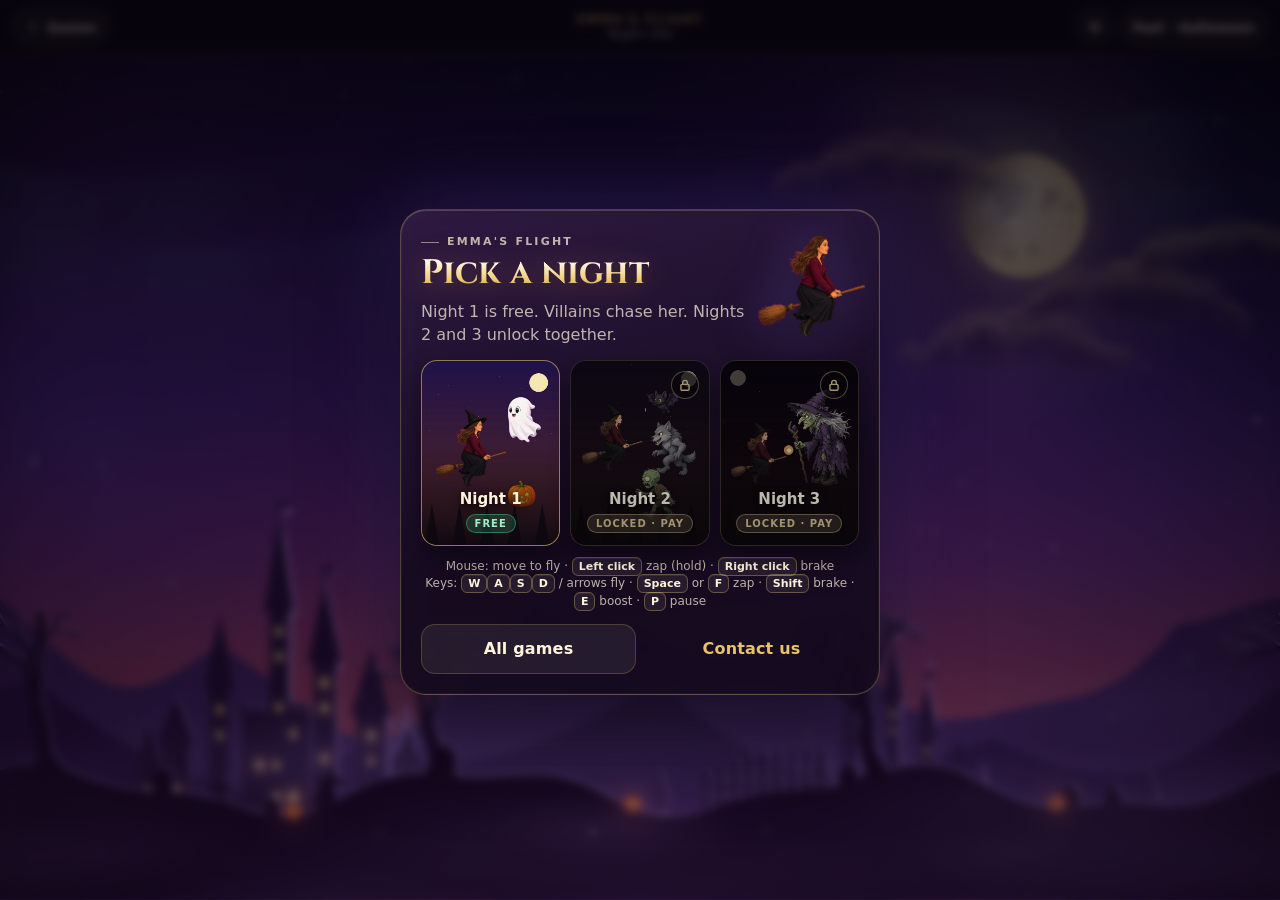
==== commit 911a5fd4: "Show Emma's cover portrait in the header and as the favicon" ====
--- a/broom.html
+++ b/broom.html
@@ -14,13 +14,13 @@
   <meta property="og:url" content="https://halloweenfest.github.io/fly.html" />
   <meta property="og:image" content="https://halloweenfest.github.io/tile-emma.jpg" />
   <meta name="twitter:card" content="summary_large_image" />
-  <link rel="icon" href="favicon.ico" sizes="any" />
-  <link rel="icon" href="favicon.png?v=1" type="image/png" />
-  <link rel="apple-touch-icon" href="apple-touch-icon.png?v=1" />
+  <link rel="icon" href="favicon.ico?v=11" sizes="any" />
+  <link rel="icon" href="favicon.png?v=11" type="image/png" />
+  <link rel="apple-touch-icon" href="apple-touch-icon.png?v=11" />
   <link rel="preconnect" href="https://fonts.googleapis.com" />
   <link rel="preconnect" href="https://fonts.gstatic.com" crossorigin />
   <link rel="stylesheet" href="https://fonts.googleapis.com/css2?family=Cinzel:wght@700;800&display=swap" />
-  <link rel="stylesheet" href="site.css?v=3" />
+  <link rel="stylesheet" href="site.css?v=4" />
   <script>
     !function(t,e){var o,n,p,r;e.__SV||(window.posthog=e,e._i=[],e.init=function(i,s,a){function g(t,e){var o=e.split(".");2==o.length&&(t=t[o[0]],e=o[1]),t[e]=function(){t.push([e].concat(Array.prototype.slice.call(arguments,0)))}}(p=t.createElement("script")).type="text/javascript",p.crossOrigin="anonymous",p.async=!0,p.src=s.api_host.replace(".i.posthog.com","-assets.i.posthog.com")+"/static/array.js",(r=t.getElementsByTagName("script")[0]).parentNode.insertBefore(p,r);var u=e;for(void 0!==a?u=e[a]=[]:a="posthog",u.people=u.people||[],u.toString=function(t){var e="posthog";return"posthog"!==a&&(e+="."+a),t||(e+=" (stub)"),e},u.people.toString=function(){return u.toString(1)+".people (stub)"},o="init capture register register_once register_for_session unregister unregister_for_session getFeatureFlag getFeatureFlagPayload isFeatureEnabled reloadFeatureFlags updateEarlyAccessFeatureEnrollment getEarlyAccessFeatures on onFeatureFlags onSessionId getSurveys getActiveMatchingSurveys renderSurvey canRenderSurvey getNextSurveyStep identify setPersonProperties group resetGroups setPersonPropertiesForFlags resetPersonPropertiesForFlags setGroupPropertiesForFlags resetGroupPropertiesForFlags reset get_distinct_id set_config startSessionRecording stopSessionRecording sessionRecordingStarted captureException loadToolbar get_session_id get_session_replay_url createPersonProfile opt_in_capturing opt_out_capturing has_opted_in_capturing has_opted_out_capturing clear_opt_in_out_capturing debug".split(" "),n=0;n<o.length;n++)g(u,o[n]);e._i.push([i,s,a])},e.__SV=1)}(document,window.posthog||[]);
     posthog.init('phc_z6kQXd5am8uAvdXVkFVNWkbPxMuJ7vJc547HLKTxLLtp',{api_host:'https://us.i.posthog.com',person_profiles:'identified_only'});
@@ -1949,6 +1949,6 @@
 };
 requestAnimationFrame(frame);
 </script>
-  <script src="theme.js?v=1"></script>
+  <script src="theme.js?v=2"></script>
 </body>
 </html>
--- a/site.css
+++ b/site.css
@@ -240,12 +240,7 @@
   }
 }
 
-/* Real Emma portrait. Replaces the old generated face even if the page still points at emma-face.png. */
-img.emma-mark {
-  content: url("emma-face.svg?v=1") !important;
-  border-radius: 50%;
-  object-fit: cover;
-}
+img.emma-mark { border-radius: 50%; object-fit: cover; }
 
 /* Festive themes. One choice, stored on this phone, used by every game. */
 .theme-hold { position: relative; display: inline-flex; pointer-events: auto; }
@@ -333,3 +328,10 @@
   border-color: var(--line) !important;
 }
 html[data-theme]:not([data-theme="halloween"]) .primary { background: var(--gold) !important; color: #24140a !important; }
+
+.gate-nav { display: grid !important; grid-template-columns: 1fr auto 1fr; align-items: center; }
+.gate-nav .brand { justify-self: start; }
+.gate-nav .theme-hold { justify-self: center; }
+.gate-nav > .chip-btn { justify-self: end; }
+.brand .emma-mark { width: 72px !important; height: 72px !important; }
+.topbar .emma-mark { width: 44px !important; height: 44px !important; }
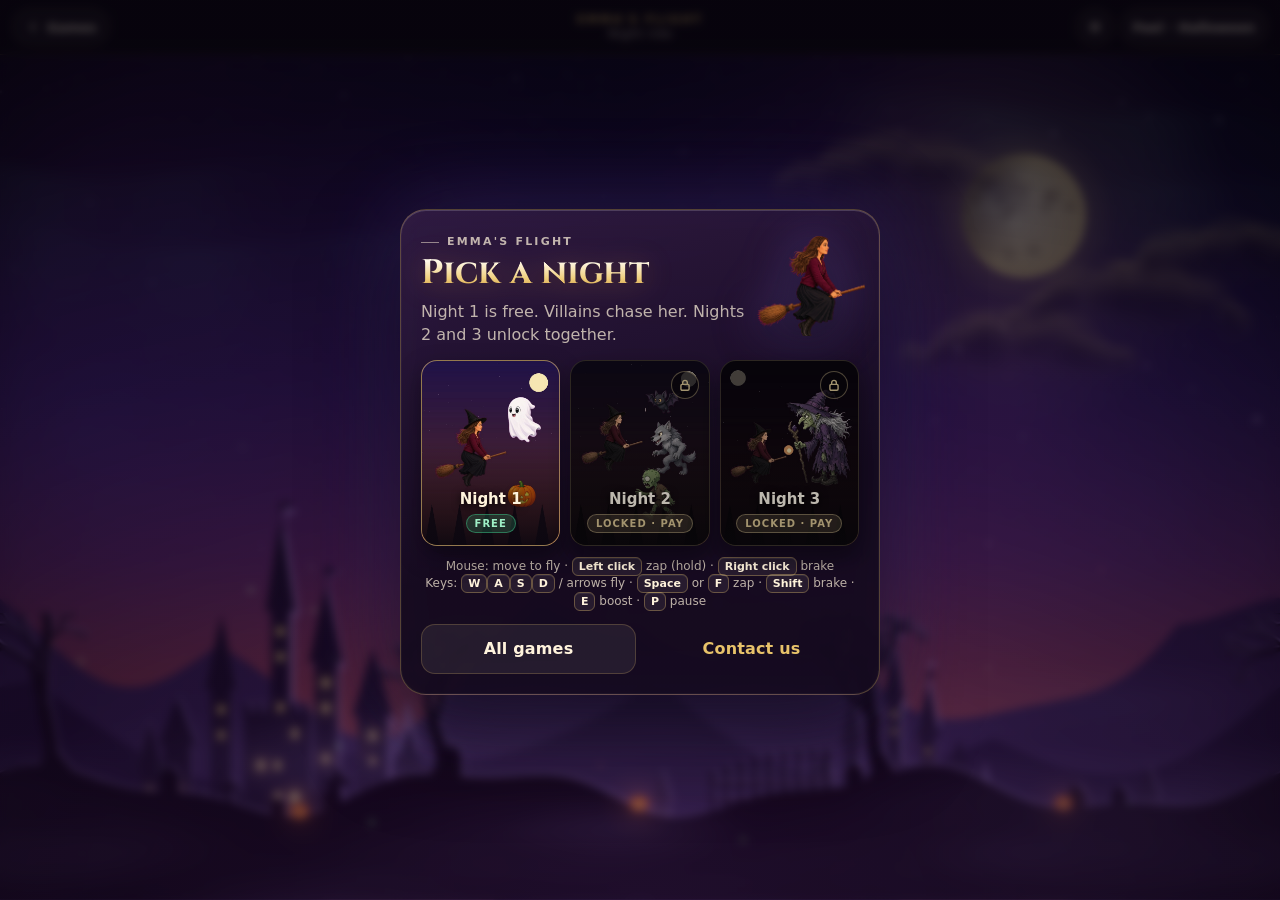
==== commit c592f93d: "Make every festive theme change the scene, the words, and every game" ====
--- a/broom.html
+++ b/broom.html
@@ -1949,6 +1949,6 @@
 };
 requestAnimationFrame(frame);
 </script>
-  <script src="theme.js?v=2"></script>
+  <script src="theme.js?v=3"></script>
 </body>
 </html>
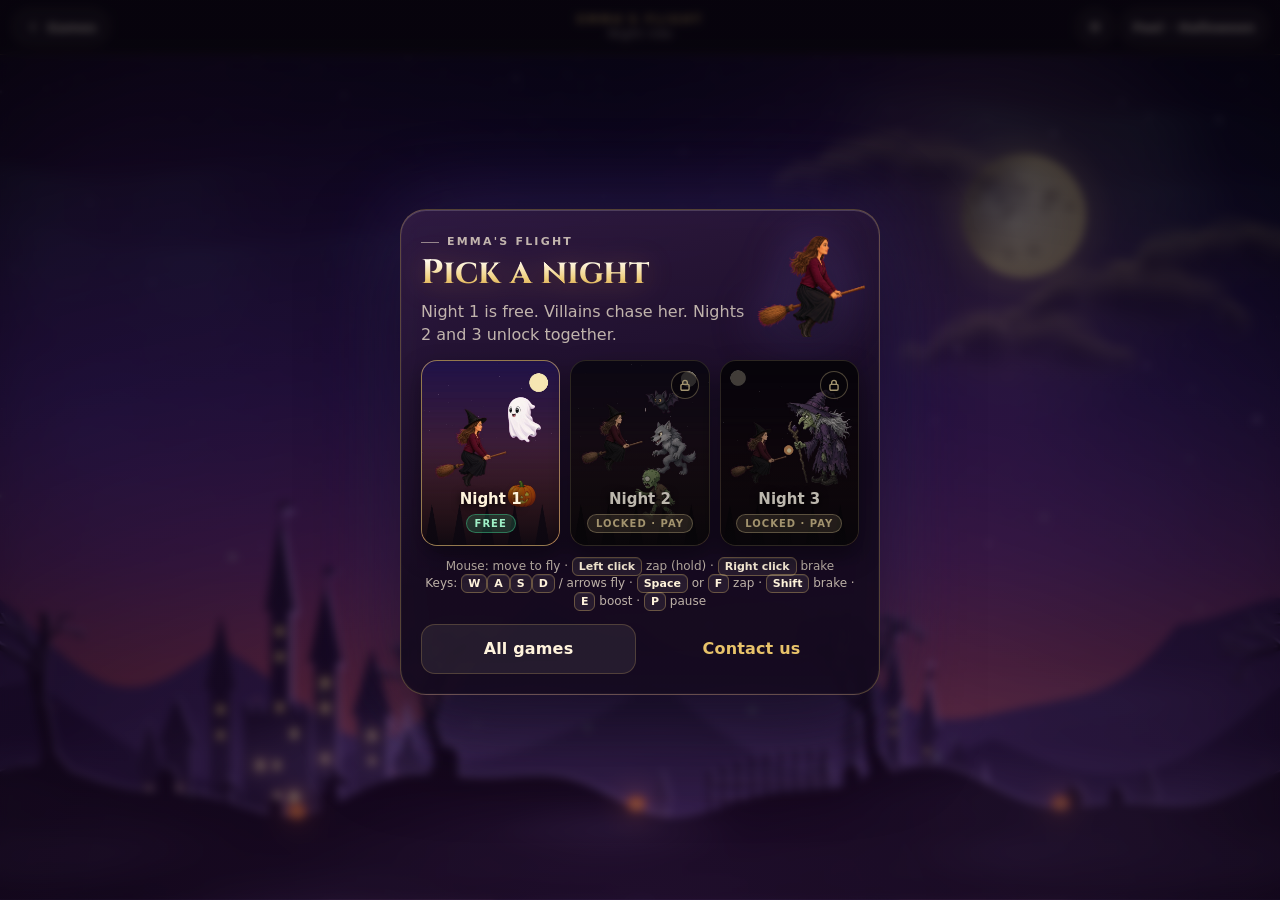
==== commit 71daf7eb: "Swap the objects inside every game when the festive theme changes" ====
--- a/broom.html
+++ b/broom.html
@@ -1438,7 +1438,18 @@
   ctx.globalCompositeOperation = "lighter";
   glow(z.kind.col, x, y + oy, 62 * SC, 0.16 * fade);
   ctx.globalCompositeOperation = "source-over";
-  spr(z.kind.img, x, y + oy, (z.kind.flip ? -1 : 1) * sx * (1 + z.flash * 0.8), sy * (1 - z.flash * 0.5), rot, al * fade, z.flash > 0 ? 0.95 : 0);
+  const mark = window.hollyMark ? window.hollyMark(z.kind.img) : "";
+  if (mark) {
+    ctx.save();
+    ctx.globalAlpha = al * fade;
+    ctx.font = (78 * SC) + "px serif";
+    ctx.textAlign = "center";
+    ctx.textBaseline = "middle";
+    ctx.fillText(mark, x, y + oy);
+    ctx.restore();
+  } else {
+    spr(z.kind.img, x, y + oy, (z.kind.flip ? -1 : 1) * sx * (1 + z.flash * 0.8), sy * (1 - z.flash * 0.5), rot, al * fade, z.flash > 0 ? 0.95 : 0);
+  }
   if (z.hp < z.max) {
     const bx = x, by = y + oy - 50 * SC;
     for (let i = 0; i < z.max; i++) {
@@ -1949,6 +1960,6 @@
 };
 requestAnimationFrame(frame);
 </script>
-  <script src="theme.js?v=3"></script>
+  <script src="theme.js?v=4"></script>
 </body>
 </html>
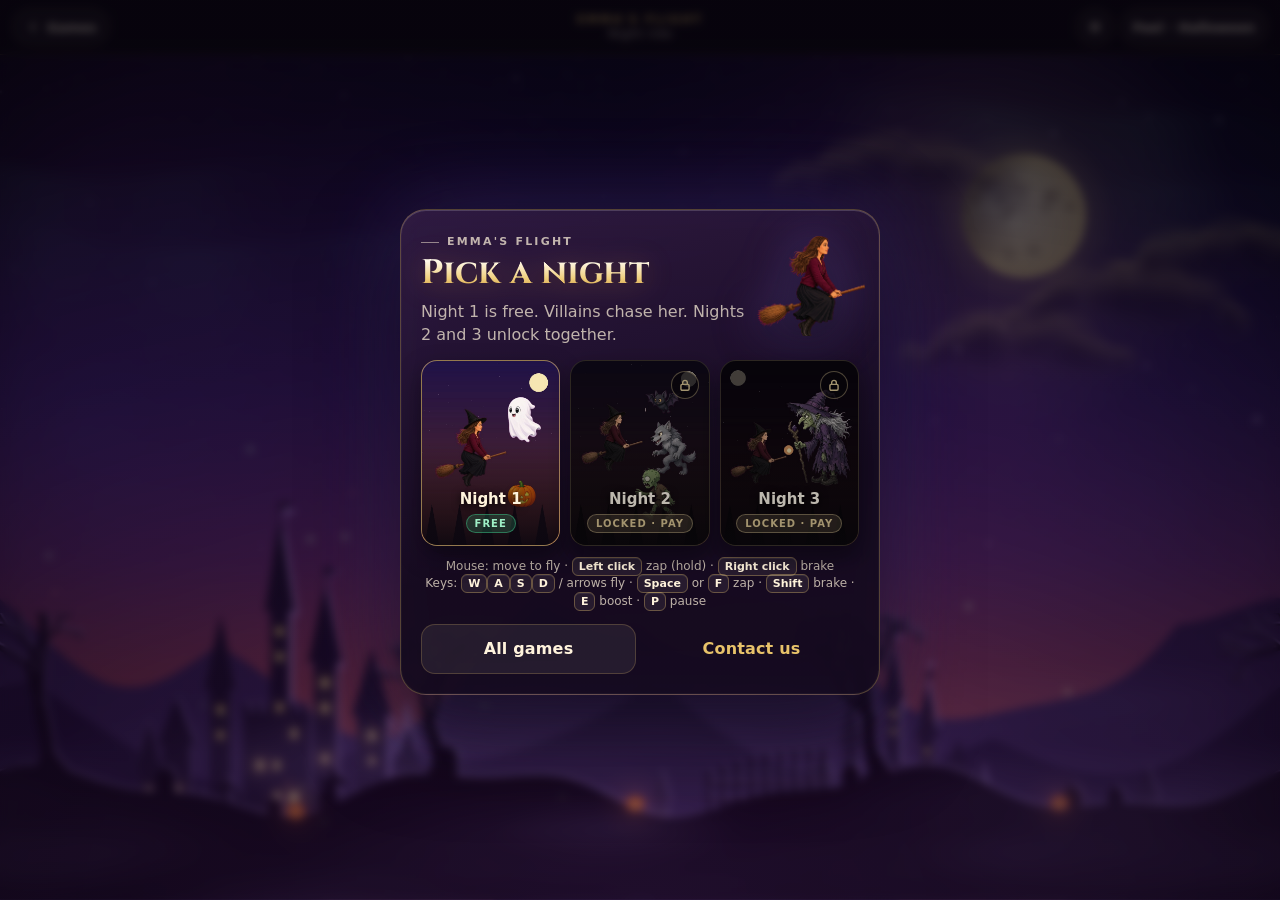
==== commit 1f97c65d: "Point each festive theme at real festival objects inside the games" ====
--- a/broom.html
+++ b/broom.html
@@ -1960,6 +1960,6 @@
 };
 requestAnimationFrame(frame);
 </script>
-  <script src="theme.js?v=4"></script>
+  <script src="theme.js?v=5"></script>
 </body>
 </html>
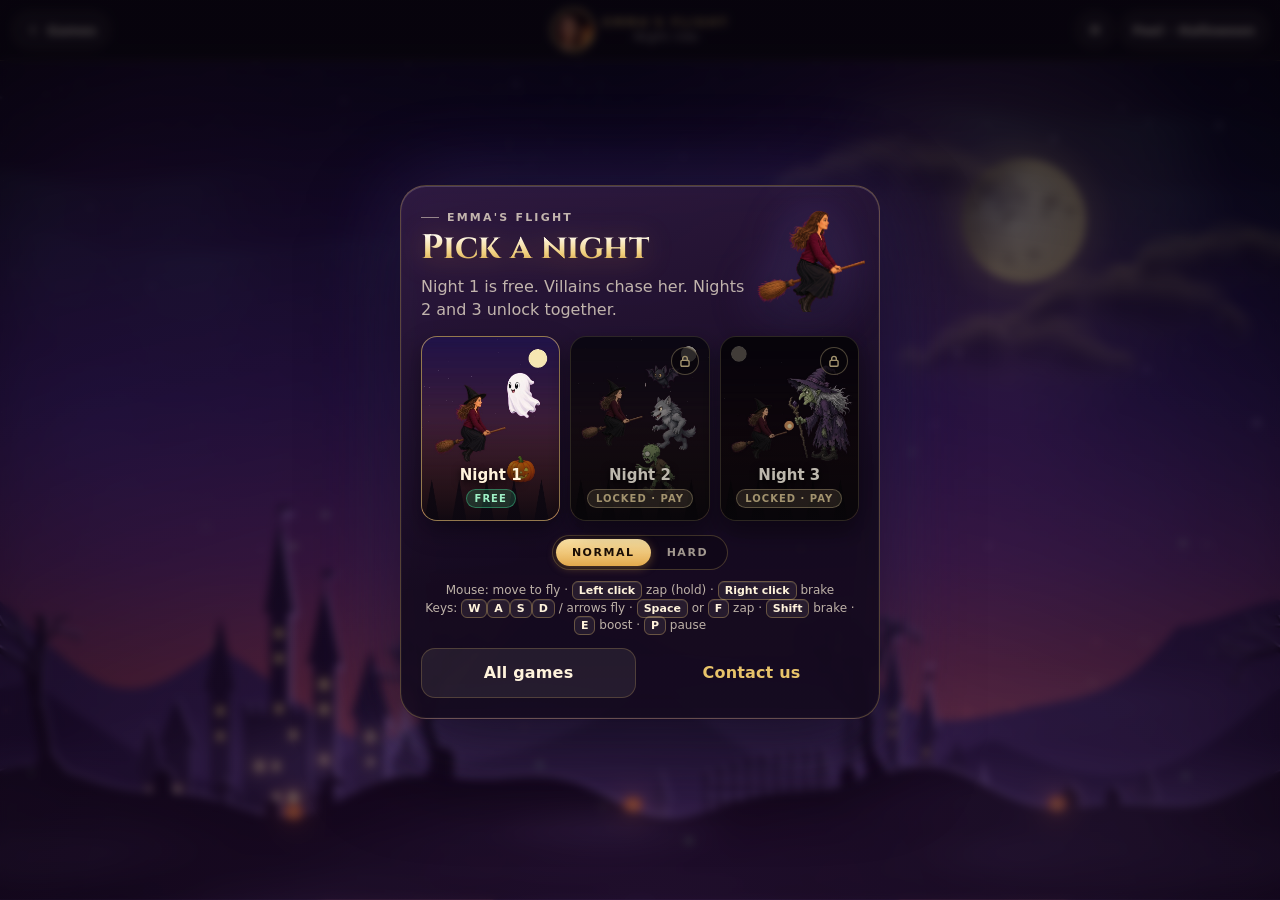
==== commit 56d78d3b: "Merge festive themes and Adrenaline Rush with the payment check and harder games Keeps origin's 4th " ====
--- a/broom.html
+++ b/broom.html
@@ -10,7 +10,7 @@
   <meta property="og:type" content="website" />
   <meta property="og:site_name" content="Holly Haunt" />
   <meta property="og:title" content="Emma on a Broom · Halloween flying game" />
-  <meta property="og:description" content="Zap ghosts, bats and wolves with Emma's lightning wand, then face the ugly witch." />
+  <meta property="og:description" content="Zap ghosts, bats and wolves with Emma, then face the ugly witch." />
   <meta property="og:url" content="https://halloweenfest.github.io/fly.html" />
   <meta property="og:image" content="https://halloweenfest.github.io/tile-emma.jpg" />
   <meta name="twitter:card" content="summary_large_image" />
@@ -82,6 +82,14 @@
     }
     .tbtn.big svg { width: 30px; height: 30px; }
     .tbtn.on { transform: scale(.92); filter: brightness(1.2); }
+    .tbtn.big.hot { background: radial-gradient(circle at 36% 28%, #ffe0d0, #ff8a5a 42%, #a8261c 100%); box-shadow: 0 0 0 5px rgba(255, 110, 70, .2), 0 0 30px rgba(255, 80, 50, .5), 0 12px 26px rgba(0, 0, 0, .5); filter: saturate(.8) brightness(.85); }
+
+    /* difficulty toggle on the start card */
+    .diff { display: flex; justify-content: center; gap: 0; margin: 14px auto 0; width: max-content; padding: 3px; border-radius: 999px; background: rgba(10, 4, 18, .5); border: 1px solid rgba(232, 195, 106, .25); }
+    .diff button { font: 800 11px/1 var(--sans); letter-spacing: .14em; text-transform: uppercase; color: rgba(255, 243, 220, .62); background: none; border: 0; padding: 8px 16px; border-radius: 999px; cursor: pointer; }
+    .diff button[aria-checked="true"] { color: #1a0d05; background: linear-gradient(180deg, #ffe6a8, #e2a94c); box-shadow: 0 2px 10px rgba(232, 170, 70, .35); }
+    .diff button[data-d="hard"][aria-checked="true"] { color: #fff2f2; background: linear-gradient(180deg, #ff6a7a, #a3162e); box-shadow: 0 2px 12px rgba(255, 60, 80, .4); }
+    .diff button:focus-visible { outline: 2px solid rgba(255, 214, 130, .8); outline-offset: 1px; }
 
     /* premium glass overlays (page-local overrides of the shared sheet) */
     .sheet-wrap {
@@ -122,7 +130,8 @@
     .nights .pic-tile:hover, .nights .pic-tile:focus-visible { border-color: rgba(255, 214, 130, .8); box-shadow: 0 0 0 1px rgba(255, 214, 130, .4), 0 0 28px rgba(232, 170, 70, .35), 0 12px 26px rgba(0, 0, 0, .45); }
     #night1 { border-color: rgba(255, 214, 130, .55); }
     .keys { font-size: 12px; line-height: 2; color: rgba(255, 243, 220, .6); text-align: center; margin-top: 12px; }
-    @media (hover: none) { .keys { display: none; } }
+    .emma-mark { width: 48px; height: 48px; border-radius: 50%; object-fit: cover; border: 2px solid #e8c36a; flex: none; }
+    .topbar .mid { display: flex; align-items: center; gap: 8px; }
     .stat-row > div { background: rgba(255, 243, 220, .05); }
     #pay .sheet { box-shadow: 0 40px 90px rgba(0, 0, 0, .6), inset 0 1px 0 rgba(255, 255, 255, .14), 0 0 90px rgba(232, 170, 70, .25); }
   </style>
@@ -135,8 +144,11 @@
       </a>
     </div>
     <div class="mid">
+      <img class="emma-mark" src="emma-face.png?v=11" alt="Emma" width="34" height="34" />
+      <div>
       <div class="kicker" id="mode">EMMA'S FLIGHT</div>
       <div class="sub">Night ride</div>
+      </div>
     </div>
     <div class="right">
       <button id="pauseBtn" class="chip-btn icon" type="button" aria-label="Pause" title="Pause (P)">
@@ -206,12 +218,16 @@
           <h2 id="levelsTitle">Pick a night</h2>
           <p id="levelLine">Night 1 is free. Villains chase her. Nights 2 and 3 unlock together.</p>
         </div>
-        <img src="emma.png?v=6" alt="" width="108" height="118" />
+        <img src="emma.png?v=6" alt="Emma" width="108" height="118" />
       </div>
       <div class="nights">
         <button id="night1" class="pic-tile" type="button" style="background-image:url('night1.jpg?v=1')"><span class="label">Night 1<br><span class="tag">FREE</span></span></button>
         <button id="night2" class="pic-tile" type="button" style="background-image:url('night2.jpg?v=1')"><span class="label">Night 2<br><span class="tag">LOCKED · PAY</span></span></button>
         <button id="night3" class="pic-tile" type="button" style="background-image:url('night3.jpg?v=1')"><span class="label">Night 3<br><span class="tag">LOCKED · PAY</span></span></button>
+      </div>
+      <div class="diff" role="radiogroup" aria-label="Difficulty">
+        <button type="button" role="radio" data-d="normal" aria-checked="true">Normal</button>
+        <button type="button" role="radio" data-d="hard" aria-checked="false">Hard</button>
       </div>
       <p class="keys">Mouse: move to fly · <kbd>Left click</kbd> zap (hold) · <kbd>Right click</kbd> brake<br>Keys: <kbd>W</kbd><kbd>A</kbd><kbd>S</kbd><kbd>D</kbd> / arrows fly · <kbd>Space</kbd> or <kbd>F</kbd> zap · <kbd>Shift</kbd> brake · <kbd>E</kbd> boost · <kbd>P</kbd> pause</p>
       <div class="actions two">
@@ -246,6 +262,7 @@
       </div>
     </div>
   </div>
+<script src="pay.js?v=2"></script>
 <script>
 "use strict";
 const canvas = document.getElementById("c");
@@ -777,20 +794,39 @@
 let mouseSteer = false, my = 0.5;
 const aim = { x: 0, y: 0, inside: false };
 let touchDrag = null;
-let lives = 3, score = 0, dist = 0, goal = 24000, elapsed = 0;
-const KINDS = [
-  { img: "ghost", speed: 0.1, r: 26, flip: true, col: GL.teal, pc: "200,255,250" },
-  { img: "skeleton", speed: 0.14, r: 24, flip: true, col: GL.bone, pc: "255,240,210" },
-  { img: "bat", speed: 0.2, r: 24, flip: false, col: GL.violet, pc: "190,120,255" },
-  { img: "wolf", speed: 0.16, r: 30, flip: false, col: GL.blue, pc: "190,200,230" },
-  { img: "zombie", speed: 0.12, r: 28, flip: false, col: GL.green, pc: "150,255,120" }
-];
+let lives = 3, score = 0, dist = 0, goal = 20000, elapsed = 0;
+/* speed is in screen widths per second (before the night/progress multiplier) */
+const K = {
+  ghost: { img: "ghost", speed: 0.15, r: 26, flip: true, col: GL.teal, pc: "200,255,250", hp: 2 },
+  skeleton: { img: "skeleton", speed: 0.15, r: 24, flip: true, col: GL.bone, pc: "255,240,210", hp: 2 },
+  bat: { img: "bat", speed: 0.27, r: 22, flip: false, col: GL.violet, pc: "190,120,255", hp: 1 },
+  wolf: { img: "wolf", speed: 0.2, r: 30, flip: false, col: GL.blue, pc: "190,200,230", hp: 2 },
+  zombie: { img: "zombie", speed: 0.11, r: 28, flip: false, col: GL.green, pc: "150,255,120", hp: 4 }
+};
+const KINDS = [K.ghost, K.skeleton, K.bat, K.wolf, K.zombie];
+
+/* ---------- difficulty: Normal is the tougher default, Hard pushes every knob further ---------- */
+const DIFFS = {
+  normal: { k: 1, spd: 1, heat: 0.085, lock: 1.6, inv: 1.4, boss: 1, heart: [38, 52], proj: 1, drop: true },
+  hard: { k: 1.3, spd: 1.12, heat: 0.105, lock: 2.0, inv: 1.1, boss: 1.25, heart: [60, 80], proj: 1.15, drop: false }
+};
+let diffName = "normal";
+try { const d = localStorage.getItem("emma.diff"); if (d && DIFFS[d]) diffName = d; } catch (e) {}
+let D = DIFFS[diffName];
+const NIGHT_K = [1, 1.2, 1.36];
+const nk = () => NIGHT_K[level - 1] || 1;
+const prog = () => clamp(dist / goal, 0, 1);
+/* how far into the enemy roster this moment is: later nights start partway in */
+const ep = () => prog() + (level - 1) * 0.3;
+const foeSpd = () => (1 + 0.5 * (mode === "fly" ? prog() : 0.6)) * (1 + 0.14 * (level - 1)) * D.spd;
+const heat = { v: 0, lock: 0, since: 9, warn: 0 };
+
 let mode = "fly";
 let emma = { x: 0.22, y: 0.5, inv: 0, tilt: 0, vys: 0, hurtT: 0 };
 let speed = 80;
-let foes = [], treats = [], shots = [], arcs = [], orbs = [], popups = [];
+let foes = [], treats = [], shots = [], arcs = [], eshots = [], popups = [];
 let witch = null;
-let spawnZ = 0, spawnP = 0, shootCd = 0, boltCd = 0, grace = 0;
+let waveCd = 0, spawnP = 0, heartCd = 0, shootCd = 0, grace = 0;
 let over = false, won = false, hold = true, paused = false, soundOn = true;
 let scroll = 0, t = 0;
 let combo = 0, comboT = 0, bestCombo = 0, comboPop = 0;
@@ -799,6 +835,7 @@
 let starShot = null, starShotT = 4;
 const wand = { ang: 0, recoil: 0, flash: 0, kick: 0, idleT: 0 };
 let last = performance.now();
+let turbo = 1; /* test hook only: simulation steps per frame */
 
 /* particle pool: fixed size, round-robin reuse, no allocation per frame */
 const P_MAX = reduceMotion ? 110 : 340;
@@ -826,27 +863,27 @@
 function track(name, props) {
   if (window.posthog) posthog.capture(name, props || {});
 }
-function rememberPayment(id) {
-  if (!id || !/^pay_[A-Za-z0-9]+$/.test(id)) return false;
-  localStorage.setItem("hollyHaunt.paid", "1");
-  localStorage.setItem("hollyHaunt.paymentId", id);
-  track("payment_returned", { has_payment_id: true, source: "emma" });
-  if (window.posthog) posthog.setPersonProperties({ hollyhaunt_paid: true, site: "halloweenfest" });
-  return true;
-}
-(function () {
-  const q = new URLSearchParams(location.search);
-  if (rememberPayment(q.get("razorpay_payment_id"))) history.replaceState({}, "", location.pathname);
-})();
-function paidNow() { return localStorage.getItem("hollyHaunt.paid") === "1"; }
+// Unlock state comes from pay.js, which confirms the payment with Razorpay on the server.
+function paidNow() { return HollyPay.isPaid(); }
 function paintNights() {
-  const open = paidNow();
-  ["night2", "night3"].forEach((id, i) => {
+  const s = HollyPay.state;
+  ["night2", "night3"].forEach((id) => {
     const b = document.getElementById(id);
-    b.classList.toggle("lock", !open);
-    b.querySelector(".tag").textContent = open ? "OPEN" : "LOCKED · PAY";
+    b.classList.toggle("lock", !s.paid);
+    b.querySelector(".tag").textContent = s.paid ? "OPEN" : s.checking ? "CHECKING…" : "LOCKED · PAY";
   });
 }
+// Locked night clicked: wait for a payment check in flight, then play or show the pay card.
+function openNight(n) {
+  if (HollyPay.isPaid()) return reset(n);
+  if (!HollyPay.hasPaymentId()) return showPay(n);
+  HollyPay.ensure().then((ok) => {
+    if (ok) return reset(n);
+    showPay(n);
+    if (HollyPay.state.error) document.getElementById("payLine").textContent = HollyPay.state.error;
+  });
+}
+HollyPay.onChange(() => { if (document.getElementById("night2")) paintNights(); });
 function sheet(id, on) { document.getElementById(id).classList.toggle("on", on); }
 function showLevels(line) {
   hold = true;
@@ -879,20 +916,24 @@
 }
 
 function reset(nextLevel) {
+  if (nextLevel > 1 && !paidNow()) return showPay(nextLevel);
   level = nextLevel || 1;
   lives = 3; lastLives = 3;
   if (!nextLevel || nextLevel === 1) score = 0;
   dist = 0;
-  goal = level === 1 ? 24000 : 18000;
+  goal = level === 1 ? 20000 : 18000;
   elapsed = 0;
   mode = "fly";
   emma = { x: 0.22, y: 0.5, inv: 0, tilt: 0, vys: 0, hurtT: 0 };
   my = 0.5;
   speed = 80;
-  foes = []; treats = []; shots = []; arcs = []; orbs = []; popups = [];
+  foes = []; treats = []; shots = []; arcs = []; eshots = []; popups = [];
   witch = null;
+  D = DIFFS[diffName];
+  heat.v = 0; heat.lock = 0; heat.since = 9; heat.warn = 0;
   /* 2 s grace: nothing spawns while the player gets their bearings */
-  grace = 2; spawnZ = 0; spawnP = 7; shootCd = 0; boltCd = 1;
+  grace = 2; waveCd = 0; spawnP = 7; shootCd = 0;
+  heartCd = rand(D.heart[0], D.heart[1]);
   combo = 0; comboT = 0; bestCombo = 0; shake = 0; hurtFx = 0; flashFx = 0; slow = 0; endT = 0; bossShown = 0;
   over = false; won = false;
   hold = false;
@@ -905,7 +946,7 @@
   clearTimeout(reset.tid);
   reset.tid = setTimeout(() => hintEl.classList.remove("show"), 7000);
   speedBtn.classList.remove("on");
-  track("emma_night_started", { night: level });
+  track("emma_night_started", { night: level, difficulty: diffName });
 }
 
 function hit(a, b, ra, rb) {
@@ -927,7 +968,7 @@
 function hurt() {
   if (emma.inv > 0 || over || mode === "dying" || mode === "victory") return;
   lives--;
-  emma.inv = 1.6; emma.hurtT = 0.25;
+  emma.inv = D.inv; emma.hurtT = 0.25;
   hurtFx = 1;
   addShake(16);
   combo = 0; comboT = 0;
@@ -958,10 +999,11 @@
 function startBoss() {
   mode = "boss";
   foes.forEach((f) => poof(f));
-  foes = []; treats = [];
-  const bossHp = level === 1 ? 20 : 20 + level * 8;
-  witch = { x: 1.25, y: 0.45, hp: bossHp, max: bossHp, flash: 0, lag: bossHp, kx: 0, cast: 0 };
-  bossIntro = 2.6; boltCd = 1.2;
+  foes = []; treats = []; eshots = [];
+  const bossHp = Math.round([60, 75, 90][level - 1] * D.boss);
+  witch = { x: 1.25, y: 0.45, hp: bossHp, max: bossHp, flash: 0, lag: bossHp, kx: 0, cast: 0,
+            st: "idle", st_t: 0, teleT: 1, atk: "", cd: 1.4, ly: 0.5, vx: 0, burst: 0, enraged: false, last: "" };
+  bossIntro = 2.6;
   banner = { title: "THE UGLY WITCH", sub: "Land " + bossHp + " lightning strikes", t: 0, dur: 2.6, boss: true };
   modeEl.textContent = "WITCH " + bossHp;
   sfx("boss");
@@ -1004,6 +1046,9 @@
     else if (kind === "hit") tone(320, 180, 0.07, "triangle", 0.05);
     else if (kind === "hurt") { tone(180, 50, 0.35, "sawtooth", 0.09); }
     else if (kind === "pick") { tone(520, 1040, 0.12, "sine", 0.09); tone(780, 1560, 0.16, "sine", 0.07, 0.08); }
+    else if (kind === "overheat") { tone(260, 70, 0.45, "sawtooth", 0.05); tone(140, 60, 0.3, "square", 0.025, 0.05); }
+    else if (kind === "warn") { tone(900, 700, 0.1, "square", 0.025); tone(900, 700, 0.1, "square", 0.025, 0.14); }
+    else if (kind === "throw") tone(420, 220, 0.12, "triangle", 0.035);
     else if (kind === "boss") { tone(110, 55, 1.1, "sawtooth", 0.07); tone(165, 80, 1.1, "square", 0.03); }
     else if (kind === "win") { [523, 659, 784, 1046].forEach((f, i) => tone(f, f * 1.01, 0.3, "triangle", 0.07, i * 0.12)); }
   } catch (e) {}
@@ -1023,24 +1068,50 @@
   return { x: p.hx + Math.cos(a) * L, y: p.hy + Math.sin(a) * L, a };
 }
 function wandTip() { const tp = wandTipAt(emmaPose()); return { x: tp.x / W, y: tp.y / H }; }
+/* Without a mouse (touch, keyboard) the wand only helps inside a narrow cone around the way Emma is
+   flying (her tilt follows the drag / up-down keys) and within range; otherwise it fires straight ahead. */
+const AIM_CONE = 0.3;
+function aimBase() { return clamp(emma.tilt * 2.2, -0.6, 0.6); }
 function aimTarget(p) {
   if (aim.inside && !touchUI) return { x: aim.x, y: aim.y };
+  const base = aimBase(), range = Math.min(W * 0.8, 680 * SC);
   let best = null, bd = 1e9;
-  if (mode === "boss" && witch) best = { x: witch.x * W, y: witch.y * H + (reduceMotion ? 0 : Math.sin(t * 2) * 10 * SC) };
-  else {
-    for (const f of foes) {
-      const fx = f.x * W, fy = f.y * H;
-      if (fx < p.hx + 20 || fx > W + 20) continue;
-      const d = (fx - p.hx) + Math.abs(fy - p.hy) * 1.6;
-      if (d < bd) { bd = d; best = { x: fx, y: fy }; }
-    }
-  }
-  return best || { x: p.hx + 400, y: p.hy + emma.tilt * 300 };
-}
+  const consider = (fx, fy, r) => {
+    const dx = fx - p.hx, dy = fy - p.hy;
+    if (dx < 20 * SC || fx > W + 10) return;
+    const d = Math.hypot(dx, dy);
+    if (d > range) return;
+    const off = Math.abs(Math.atan2(dy, dx) - base) - Math.atan(r * SC / d);
+    if (off > AIM_CONE) return;
+    const sc = Math.max(0, off) * 3 + d / range;
+    if (sc < bd) { bd = sc; best = { x: fx, y: fy }; }
+  };
+  for (const f of foes) if (f.hp > 0 && !ghostPhased(f)) consider(f.x * W, f.y * H, f.kind.r);
+  if ((mode === "boss") && witch && witch.x < 1.02) consider(witch.x * W, witch.y * H + (reduceMotion ? 0 : Math.sin(t * 2) * 10 * SC), 60);
+  return best || { x: p.hx + Math.cos(base) * 400, y: p.hy + Math.sin(base) * 400 };
+}
+function ghostPhased(f) { return f.name === "ghost" && f.phs > 0 && f.phs <= 0.9; }
 function fire() {
   if (shootCd > 0 || over || hold || paused) return;
   if (mode !== "fly" && mode !== "boss") return;
+  if (heat.lock > 0) {
+    /* overheated: the wand only fizzles */
+    if (heat.warn <= 0) {
+      heat.warn = 0.35;
+      const tp = wandTipAt(emmaPose());
+      for (let i = 0; i < 3 * PK; i++) emit(tp.x, tp.y, rand(-30, 30), rand(-70, -20), rand(0.4, 0.7), rand(6, 11) * SC, GL.orange, 0.94, -30, 14 * SC);
+    }
+    return;
+  }
   shootCd = 0.17;
+  heat.since = 0;
+  heat.v += D.heat;
+  if (heat.v >= 1) {
+    heat.v = 1; heat.lock = D.lock;
+    const pe = emmaPose();
+    popup(pe.cx, pe.cy - 64 * SC, "OVERHEAT", "#ff8a5a", 17);
+    sfx("overheat");
+  }
   const p = emmaPose();
   const tg = aimTarget(p);
   wand.ang = clamp(Math.atan2(tg.y - p.hy, tg.x - p.hx), -1.3, 1.3);
@@ -1128,6 +1199,318 @@
   emit(x, y, 0, 0, 0.16, 40 * SC, GL.white, 1, 0, 80 * SC);
 }
 
+/* ---------- enemies: waves, formations and behaviour ---------- */
+const pick = (a) => a[(Math.random() * a.length) | 0];
+function addFoe(name, x, y, o) {
+  const kd = K[name];
+  const f = { x, y, by: y, kind: kd, name, ph: Math.random() * 6, hp: 1, max: 1, flash: 0, kx: 0, born: t,
+              st: "in", st_t: 0, vx: 0, vy: 0, cd: rand(0.6, 1.4), wind: 0, windT: 0.5, armor: false, chase: 0,
+              amp: 0, zf: 2, phs: 0, pcd: rand(1.5, 3), spit: false, throws: 0, hx: 0.8, lx: 0, ly: 0 };
+  if (o) Object.assign(f, o);
+  f.hp = f.max = kd.hp + (level >= 3 && (name === "wolf" || name === "zombie") ? 1 : 0) + (f.armor ? 1 : 0);
+  foes.push(f);
+  return f;
+}
+function freeY(spread) {
+  let y = 0.5;
+  for (let k = 0; k < 8; k++) {
+    y = 0.18 + Math.random() * 0.62;
+    if (foes.every((f) => f.x < 0.85 || Math.abs(f.y - y) > (spread || 0.17))) break;
+  }
+  return y;
+}
+function armorChance(e) { return clamp((e - 0.4) * 1.6, 0, level >= 3 ? 0.9 : 0.8); }
+function spawnOne(n, x, y, e) {
+  if (n === "ghost") return addFoe("ghost", x, y, { amp: rand(0.04, 0.1), zf: rand(1.6, 2.4), spit: e > 0.3 && Math.random() < 0.5 });
+  if (n === "skeleton") return addFoe("skeleton", x, y, { hx: rand(0.72, 0.88), throws: e > 0.15 ? 2 : 1, armor: Math.random() < armorChance(e) });
+  return addFoe(n, x, y);
+}
+/* returns the wave's "weight" so the next gap scales with how much just arrived */
+function makeWave(kind, e) {
+  switch (kind) {
+    case "pair":
+      for (let i = 0; i < 2; i++) spawnOne(pick(["ghost", "skeleton", "bat", "ghost"]), 1.12 + i * 0.16, freeY(), e);
+      return 2;
+    case "column": {
+      /* a wall of ghosts with one gap to slip through */
+      const n = e > 0.5 ? 4 : 3, slots = n + 1, skip = (Math.random() * slots) | 0;
+      for (let i = 0, j = 0; i < slots; i++) {
+        if (i === skip) continue;
+        addFoe("ghost", 1.12, 0.17 + i * 0.66 / (slots - 1), { amp: 0.02, zf: 2, ph: 0, pcd: rand(2.5, 4), spit: e > 0.3 && j++ % 2 === 0 });
+      }
+      return n;
+    }
+    case "train": {
+      const y = freeY(0.25), n = e > 0.5 ? 5 : 4;
+      for (let i = 0; i < n; i++) addFoe("bat", 1.1 + i * 0.09, y, { ph: i * 0.8 });
+      return n * 0.7;
+    }
+    case "vee": {
+      const y = clamp(freeY(0.3), 0.3, 0.7);
+      for (let i = 0; i < 5; i++) { const k = i - 2; addFoe("bat", 1.1 + Math.abs(k) * 0.07, y + k * 0.075, { ph: 0 }); }
+      return 3.5;
+    }
+    case "swarm": {
+      const y = clamp(freeY(0.3), 0.3, 0.7), n = 6 + Math.round(Math.min(1, e) * 3);
+      for (let i = 0; i < n; i++) addFoe("bat", 1.1 + Math.random() * 0.3, y + rand(-0.14, 0.14), { chase: 0.55 });
+      return n * 0.55;
+    }
+    case "wolf": addFoe("wolf", 1.12, freeY()); return 1.4;
+    case "pack": {
+      const n = e > 0.9 ? 3 : 2;
+      for (let i = 0; i < n; i++) addFoe("wolf", 1.12 + i * 0.22, freeY());
+      return n * 1.2;
+    }
+    case "thrower": case "armored": {
+      const n = kind === "armored" || e > 0.8 ? 2 : 1, ac = kind === "armored" ? Math.max(0.5, armorChance(e)) : armorChance(e);
+      for (let i = 0; i < n; i++) addFoe("skeleton", 1.12 + i * 0.1, freeY(), { armor: Math.random() < ac, hx: rand(0.72, 0.88), throws: e > 0.55 ? 3 : 2 });
+      return n * 1.5;
+    }
+    case "spitters":
+      for (let i = 0; i < 2; i++) addFoe("ghost", 1.12 + i * 0.18, freeY(), { amp: rand(0.07, 0.12), zf: rand(1.8, 2.6), spit: true, cd: rand(0.6, 1.4) });
+      return 2.2;
+    case "zombies": {
+      const n = level >= 3 ? 3 : 2;
+      for (let i = 0; i < n; i++) addFoe("zombie", 1.12 + i * 0.15, freeY());
+      return n * 1.2;
+    }
+    case "mixed":
+      makeWave(pick(["wolf", "thrower", "spitters"]), e);
+      makeWave(pick(["train", "vee", "column"]), e);
+      return 4;
+  }
+  return 1;
+}
+function spawnWave() {
+  const e = ep();
+  const opts = [["pair", e > 0.45 ? 1 : 3], ["column", 2], ["train", 2]];
+  if (e > 0.08) opts.push(["wolf", 2]);
+  if (e > 0.15) opts.push(["vee", 2], ["thrower", 2.5]);
+  if (e > 0.3) opts.push(["spitters", 2.2]);
+  if (e > 0.45) opts.push(["swarm", 2], ["pack", 1.5], ["armored", 2]);
+  if (e > 0.7) opts.push(["mixed", 3]);
+  if (level >= 2) opts.push(["zombies", 1.5]);
+  let tot = 0;
+  for (const o of opts) tot += o[1];
+  let r = Math.random() * tot, kind = opts[0][0];
+  for (const o of opts) { r -= o[1]; if (r <= 0) { kind = o[0]; break; } }
+  return makeWave(kind, e);
+}
+/* velocity (normalised units/s) from (x,y) toward (tx,ty) at spW screen-widths per second */
+function aimVel(x, y, tx, ty, spW) {
+  const dx = (tx - x) * W, dy = (ty - y) * H, L = Math.hypot(dx, dy) || 1, sp = spW * W;
+  return [dx / L * sp / W, dy / L * sp / H];
+}
+const projK = () => Math.sqrt(nk()) * D.proj;
+/* a visible wind-up (glow grows in the hand) always precedes a throw */
+function windUp(z, dt, windT, cdNext, fn) {
+  if (z.wind > 0) {
+    z.wind -= dt;
+    if (z.wind <= 0) { z.wind = 0; fn(); z.cd = cdNext; }
+    return;
+  }
+  z.cd -= dt;
+  if (z.cd <= 0) z.wind = z.windT = windT;
+}
+function throwBone(z) {
+  const vx = -0.55 * projK(), g = 0.9;
+  const T = Math.max(0.45, (z.x - emma.x) / -vx);
+  const vy = (emma.y - z.y) / T - 0.5 * g * T;
+  eshots.push({ type: "bone", x: z.x - 0.02, y: z.y - 0.03, vx, vy, g, r: 11, ph: Math.random() * 6, rot: 0 });
+  sfx("throw");
+}
+function spitWisp(z) {
+  const [vx, vy] = aimVel(z.x, z.y, emma.x, emma.y, 0.36 * projK());
+  eshots.push({ type: "wisp", x: z.x - 0.02, y: z.y, vx, vy, g: 0, r: 12, ph: Math.random() * 6, rot: 0 });
+  sfx("throw");
+}
+function updateFoes(dt) {
+  const sp = foeSpd(), I = nk() * D.k;
+  for (const z of foes) {
+    if (z.hp <= 0) continue;
+    z.flash = Math.max(0, z.flash - dt);
+    z.st_t += dt;
+    z.x += z.kx * dt;
+    z.kx *= Math.exp(-dt * 6);
+    const v = z.kind.speed * sp;
+    if (z.name === "bat") {
+      z.x -= v * dt;
+      if (z.chase && z.x < 0.95) z.by += (emma.y - z.by) * dt * z.chase;
+      z.y = z.by + Math.sin(t * 3 + z.ph) * 0.035;
+    } else if (z.name === "ghost") {
+      z.x -= v * dt;
+      z.by += (emma.y - z.by) * dt * 0.12;
+      z.y = clamp(z.by + Math.sin(z.st_t * z.zf + z.ph) * z.amp, 0.1, 0.88);
+      if (z.phs > 0) z.phs -= dt;
+      else if (z.wind <= 0) { z.pcd -= dt; if (z.pcd <= 0 && z.x < 1) { z.phs = 1.25; z.pcd = rand(2.6, 3.8); } }
+      if (z.spit && (z.wind > 0 || (z.x < 0.98 && z.x > 0.42 && z.phs <= 0))) windUp(z, dt, 0.55, rand(2.4, 3.4) / I, () => spitWisp(z));
+    } else if (z.name === "wolf") {
+      if (z.st === "in") {
+        z.x -= v * dt;
+        z.by += (emma.y - z.by) * dt * 0.35;
+        z.y = z.by;
+        if (z.x < emma.x + 0.45 && z.x < 0.92) { z.st = "tele"; z.st_t = 0; z.windT = clamp(0.8 / Math.sqrt(I), 0.5, 0.8); sfx("warn"); }
+      } else if (z.st === "tele") {
+        z.x += dt * 0.03;
+        /* tracks Emma, then locks for the last 0.2 s so a late dodge always works */
+        if (z.st_t < z.windT - 0.2) { z.lx = emma.x; z.ly = emma.y; }
+        if (z.st_t >= z.windT) {
+          z.st = "lunge"; z.st_t = 0;
+          const vv = aimVel(z.x, z.y, z.lx, z.ly, 1.1 * Math.sqrt(sp));
+          z.vx = vv[0]; z.vy = vv[1];
+          addShake(3);
+        }
+      } else {
+        z.x += z.vx * dt; z.y += z.vy * dt;
+      }
+    } else if (z.name === "skeleton") {
+      if (z.st === "in") { z.x -= v * dt; if (z.x <= z.hx) { z.st = "hold"; z.cd = 0.35; } }
+      else if (z.st === "hold") {
+        z.x -= dt * 0.012;
+        z.by += (emma.y - z.by) * dt * 0.3;
+        if (z.throws > 0 || z.wind > 0) windUp(z, dt, clamp(0.6 / Math.sqrt(I), 0.42, 0.6), 1.25 / I, () => { throwBone(z); z.throws--; });
+        else { z.cd -= dt; if (z.cd <= 0) z.st = "out"; }
+      } else z.x -= v * 1.7 * dt;
+      z.y = z.by;
+    } else {
+      z.x -= v * dt;
+      z.by += (emma.y - z.by) * dt * 0.3;
+      z.y = z.by;
+    }
+    if (emma.inv <= 0 && !ghostPhased(z) && hit(emma, z, 32, z.kind.r)) { hurt(); z.hp = 0; poof(z); }
+  }
+  /* keep villains from stacking on top of each other (formations and lunges keep their shape) */
+  for (let i = 0; i < foes.length; i++) for (let j = i + 1; j < foes.length; j++) {
+    const a = foes[i], b = foes[j];
+    if (a.name === "bat" || b.name === "bat" || a.st === "lunge" || b.st === "lunge") continue;
+    if (Math.abs(a.x - b.x) * W < 70 * SC && Math.abs(a.y - b.y) * H < 64 * SC) {
+      const d = a.y < b.y ? -1 : 1;
+      a.by += d * dt * 0.25; b.by -= d * dt * 0.25;
+    }
+  }
+  foes = foes.filter((z) => z.x > -0.25 && z.y > -0.3 && z.y < 1.3 && z.hp > 0);
+}
+function updateEShots(dt) {
+  for (const b of eshots) {
+    b.x += b.vx * dt; b.vy += b.g * dt; b.y += b.vy * dt; b.rot += dt * 13;
+    if (Math.random() < 0.55 * PK) {
+      const g = b.type === "bone" ? GL.orange : b.type === "wisp" ? GL.teal : (Math.random() < 0.5 ? GL.violet : GL.green);
+      emit(b.x * W, b.y * H, rand(10, 60), rand(-20, 20), 0.4, rand(4, 9) * SC, g, 0.95, 0);
+    }
+    if (emma.inv <= 0 && hit(emma, b, 22, b.r)) { hurt(); b.dead = true; }
+    if (b.x < -0.1 || b.x > 1.35 || b.y < -0.4 || b.y > 1.15) b.dead = true;
+  }
+  eshots = eshots.filter((b) => !b.dead);
+}
+function updateTreats(dt) {
+  for (const q of treats) {
+    q.x -= dt * (q.type === "heart" ? 0.15 : 0.12);
+    if (hit(emma, q, 32, 24)) {
+      const pp = emmaPose();
+      if (q.type === "heart") {
+        if (lives < 3) { lives++; popup(pp.cx, pp.cy - 50 * SC, "+1 ♥", "#ff8fa6", 20); }
+        else { score += 50; popup(pp.cx, pp.cy - 50 * SC, "+50", "#ffe9a8", 18); }
+        burst(q.x * W, q.y * H, 18, GL.pink, 220 * SC, 9 * SC, 0.6);
+      } else {
+        score += 25;
+        popup(pp.cx, pp.cy - 50 * SC, "+25", "#ffd77a", 18);
+        burst(q.x * W, q.y * H, 18, GL.orange, 220 * SC, 9 * SC, 0.6);
+      }
+      q.x = -1;
+      sfx("pick");
+    }
+  }
+  treats = treats.filter((q) => q.x > -0.2);
+}
+
+/* ---------- the ugly witch: fans, summons, telegraphed dives, enrage below 30% ---------- */
+function bossGap() {
+  const f = witch.hp / witch.max;
+  return (f > 0.66 ? 2.3 : f > 0.3 ? 1.9 : 1.25) / Math.sqrt(nk() * D.k);
+}
+function startTele(atk, teleT) {
+  const w = witch;
+  w.st = "tele"; w.atk = atk; w.st_t = 0; w.teleT = teleT * (w.enraged ? 0.75 : 1);
+  if (atk === "dive") { w.ly = clamp(emma.y, 0.14, 0.82); sfx("warn"); }
+}
+function chooseAttack() {
+  const w = witch, f = w.hp / w.max;
+  const opts = f > 0.66 ? [["fan", 0.62], ["summon", 0.38]] : [["fan", 0.42], ["dive", 0.36], ["summon", 0.22]];
+  if (foes.length >= 5 || w.last === "summon") opts.forEach((o) => { if (o[0] === "summon") o[1] = 0; });
+  let tot = 0;
+  for (const o of opts) tot += o[1];
+  let r = Math.random() * tot, atk = "fan";
+  for (const o of opts) { r -= o[1]; if (r <= 0) { atk = o[0]; break; } }
+  w.last = atk;
+  if (atk === "fan") { w.burst = w.enraged ? 1 : 0; startTele("fan", 0.7); }
+  else if (atk === "summon") startTele("summon", 0.8);
+  else { w.burst = w.enraged ? 1 : 0; startTele("dive", 1.0); }
+}
+function doAttack() {
+  const w = witch, P = projK() * (w.enraged ? 1.15 : 1);
+  if (w.atk === "fan") {
+    const n = 5 + (level - 1) + (w.enraged ? 2 : 0), spread = 0.17;
+    const wx = w.x - 0.05, wy = w.y - 0.04;
+    const a0 = Math.atan2((emma.y - wy) * H, (emma.x - wx) * W), sp = 0.4 * P * W;
+    for (let i = 0; i < n; i++) {
+      const a = a0 + (i - (n - 1) / 2) * spread;
+      eshots.push({ type: "orb", x: wx, y: wy, vx: Math.cos(a) * sp / W, vy: Math.sin(a) * sp / H, g: 0, r: 13, ph: Math.random() * 6, rot: 0 });
+    }
+    w.cast = 0.5;
+    sfx("throw");
+    if (w.burst > 0) { w.burst--; startTele("fan", 0.45); } else { w.st = "idle"; w.st_t = 0; w.cd = bossGap(); }
+  } else if (w.atk === "summon") {
+    const n = 3 + (w.enraged ? 1 : 0);
+    for (let i = 0; i < n; i++) addFoe("bat", w.x - 0.05, clamp(w.y + (i - (n - 1) / 2) * 0.12, 0.12, 0.85), { chase: 0.5, ph: i });
+    if (w.hp / w.max <= 0.66) addFoe("skeleton", 1.08, freeY(), { hx: rand(0.6, 0.68), throws: 2, armor: level >= 2 });
+    burst(w.x * W - 40 * SC, w.y * H, 24, GL.green, 260 * SC, 10 * SC, 0.6);
+    w.st = "idle"; w.st_t = 0; w.cd = bossGap();
+  } else {
+    w.st = "dive"; w.st_t = 0; w.vx = -1.6 * projK();
+    addShake(6);
+  }
+}
+function updateBoss(dt) {
+  const w = witch;
+  bossIntro = Math.max(0, bossIntro - dt);
+  w.flash = Math.max(0, w.flash - dt);
+  w.cast = Math.max(0, w.cast - dt);
+  w.lag += (w.hp - w.lag) * Math.min(1, dt * 2.5);
+  w.st_t += dt;
+  w.kx *= Math.exp(-dt * 6);
+  if (w.st === "idle" || (w.st === "tele" && w.atk !== "dive")) {
+    w.x += (0.78 - w.x) * Math.min(1, dt * (bossIntro > 0 ? 1.2 : 2)) + w.kx * dt;
+    w.y += (clamp(emma.y, 0.18, 0.8) - w.y) * dt * (w.st === "tele" ? 0.25 : 0.6);
+  }
+  if (w.st === "idle") {
+    if (bossIntro <= 0) w.cd -= dt;
+    if (w.cd <= 0) chooseAttack();
+  } else if (w.st === "tele") {
+    w.cast = Math.max(w.cast, 0.3);
+    if (w.atk === "dive") { w.x += (0.88 - w.x) * Math.min(1, dt * 3); w.y += (w.ly - w.y) * Math.min(1, dt * 8); }
+    if (w.st_t >= w.teleT) doAttack();
+  } else if (w.st === "dive") {
+    w.x += w.vx * dt; w.y = w.ly;
+    if (Math.random() < 0.8 * PK) emit(w.x * W + 40 * SC, w.y * H + rand(-30, 30) * SC, rand(40, 160), rand(-30, 30), 0.5, rand(10, 18) * SC, Math.random() < 0.5 ? GL.violet : GL.red, 0.95, 0);
+    if (w.x < -0.3) {
+      w.x = 1.3;
+      if (w.burst > 0) { w.burst--; startTele("dive", 1.0); }
+      else { w.st = "ret"; w.st_t = 0; w.y = clamp(emma.y, 0.18, 0.8); }
+    }
+  } else if (w.st === "ret") {
+    w.x += (0.78 - w.x) * Math.min(1, dt * 2.5);
+    w.y += (clamp(emma.y, 0.18, 0.8) - w.y) * dt * 0.6;
+    if (w.x < 0.8) { w.st = "idle"; w.st_t = 0; w.cd = bossGap() * 0.6; }
+  }
+  if (!w.enraged && w.hp > 0 && w.hp <= w.max * 0.3) {
+    w.enraged = true;
+    banner = { title: "SHE'S ENRAGED", sub: "Faster spells. Watch the red lines.", t: 0, dur: 1.9, boss: true };
+    flashFx = Math.max(flashFx, 0.5); addShake(12); sfx("boss");
+    if (D.drop && lives < 3) treats.push({ x: 1.1, y: 0.3 + Math.random() * 0.4, ph: 0, type: "heart" });
+  }
+  if (bossIntro <= 0 && w.x < 1.05 && emma.inv <= 0 && hit(emma, w, 34, 48)) hurt();
+}
+
 /* ---------- simulation ---------- */
 function step(dt) {
   if (over || hold || paused) return;
@@ -1135,6 +1518,14 @@
   emma.hurtT = Math.max(0, emma.hurtT - dt);
   shootCd = Math.max(0, shootCd - dt);
   grace = Math.max(0, grace - dt);
+  /* wand heat: each zap adds heat; it cools slowly while firing, faster when resting; overheat locks it */
+  heat.since += dt;
+  heat.warn = Math.max(0, heat.warn - dt);
+  if (heat.lock > 0) {
+    heat.lock -= dt;
+    heat.v = Math.max(0, heat.lock / D.lock);
+    if (heat.lock <= 0) { heat.lock = 0; heat.v = 0; }
+  } else heat.v = Math.max(0, heat.v - dt * (heat.since < 0.3 ? 0.2 : 0.6));
   const py = emma.y;
 
   if (mode === "dying") {
@@ -1195,75 +1586,32 @@
   if (mode === "fly") {
     dist += speed * dt;
     elapsed += dt;
-    spawnZ -= dt;
+    waveCd -= dt;
     spawnP -= dt;
-    if (spawnZ <= 0 && grace <= 0) {
-      spawnZ = level === 1 ? 1.7 : level === 2 ? 1.05 : 0.72;
-      const kind = KINDS[Math.floor(Math.random() * (level === 1 ? 4 : KINDS.length))];
-      let y = 0.5;
-      for (let k = 0; k < 8; k++) {
-        y = 0.18 + Math.random() * 0.62;
-        if (foes.every((f) => f.x < 0.85 || Math.abs(f.y - y) > 0.17)) break;
-      }
-      foes.push({ x: 1.12, y, kind, ph: Math.random() * 6, hp: 2, max: 2, flash: 0, kx: 0, born: t });
+    heartCd -= dt;
+    if (waveCd <= 0 && grace <= 0) {
+      const cap = 8 + level + Math.round(prog() * 4);
+      if (foes.length >= cap) waveCd = 0.6;
+      else waveCd = (1 + 0.55 * spawnWave()) * (1.15 - 0.45 * prog()) / (nk() * D.k);
     }
     if (spawnP <= 0) {
       spawnP = 9 + Math.random() * 4;
-      treats.push({ x: 1.12, y: 0.2 + Math.random() * 0.55, ph: Math.random() * 6 });
-    }
-    const chase = 0.22 + level * 0.16;
-    for (const z of foes) {
-      z.flash = Math.max(0, z.flash - dt);
-      z.x += z.kx * dt - dt * (z.kind.speed + level * 0.045);
-      z.kx *= Math.exp(-dt * 6);
-      z.y += (emma.y - z.y) * dt * chase;
-      if (emma.inv <= 0 && hit(emma, z, 34, z.kind.r)) { hurt(); z.hp = 0; poof(z); }
-    }
-    /* keep villains from stacking on top of each other */
-    for (let i = 0; i < foes.length; i++) for (let j = i + 1; j < foes.length; j++) {
-      const a = foes[i], b = foes[j];
-      if (Math.abs(a.x - b.x) * W < 70 * SC && Math.abs(a.y - b.y) * H < 64 * SC) {
-        const d = a.y < b.y ? -1 : 1;
-        a.y += d * dt * 0.25; b.y -= d * dt * 0.25;
-      }
-    }
-    for (const q of treats) {
-      q.x -= dt * 0.12;
-      if (hit(emma, q, 32, 24)) {
-        lives = Math.min(6, lives + 1); score += 25;
-        burst(q.x * W, q.y * H, 18, GL.orange, 220 * SC, 9 * SC, 0.6);
-        q.x = -1;
-        const pp = emmaPose();
-        burst(pp.cx, pp.cy, 14, GL.orange, 200 * SC, 9 * SC, 0.6);
-        popup(pp.cx, pp.cy - 50 * SC, "+1 ♥", "#ff8fa6", 20);
-        sfx("pick");
-      }
-    }
-    foes = foes.filter((z) => z.x > -0.2 && z.hp > 0);
-    treats = treats.filter((q) => q.x > -0.2);
-    if (dist >= goal) startBoss();
+      treats.push({ x: 1.12, y: 0.2 + Math.random() * 0.55, ph: Math.random() * 6, type: "pumpkin" });
+    }
+    /* the only healing: a rare heart, and only when one is missing */
+    if (heartCd <= 0) {
+      if (lives < 3) { treats.push({ x: 1.12, y: 0.22 + Math.random() * 0.5, ph: Math.random() * 6, type: "heart" }); heartCd = rand(D.heart[0], D.heart[1]); }
+      else heartCd = 8;
+    }
+    updateFoes(dt);
+    updateTreats(dt);
+    updateEShots(dt);
+    if (dist >= goal && mode === "fly") startBoss();
   } else if (mode === "boss" && witch) {
-    bossIntro = Math.max(0, bossIntro - dt);
-    witch.x += (0.78 - witch.x) * Math.min(1, dt * (bossIntro > 0 ? 1.2 : 2)) + witch.kx * dt;
-    witch.kx *= Math.exp(-dt * 6);
-    witch.y += (emma.y - witch.y) * dt * (0.55 + level * 0.2);
-    witch.flash = Math.max(0, witch.flash - dt);
-    witch.cast = Math.max(0, witch.cast - dt);
-    witch.lag += (witch.hp - witch.lag) * Math.min(1, dt * 2.5);
-    if (bossIntro <= 0) boltCd -= dt;
-    if (boltCd <= 0) {
-      boltCd = Math.max(0.45, 1.35 - level * 0.22);
-      witch.cast = 0.35;
-      orbs.push({ x: witch.x - 0.06, y: witch.y, vx: -0.38, vy: (emma.y - witch.y) * 0.35, ph: Math.random() * 6 });
-    }
-    for (const b of orbs) {
-      b.x += b.vx * dt;
-      b.y += b.vy * dt;
-      if (Math.random() < 0.6 * PK) emit(b.x * W, b.y * H, rand(10, 60), rand(-20, 20), 0.4, rand(5, 10) * SC, Math.random() < 0.5 ? GL.violet : GL.green, 0.95, 0);
-      if (hit(emma, b, 30, 12)) { hurt(); b.x = -1; }
-    }
-    if (bossIntro <= 0 && hit(emma, witch, 34, 48)) hurt();
-    orbs = orbs.filter((b) => b.x > -0.2);
+    updateBoss(dt);
+    updateFoes(dt);
+    updateTreats(dt);
+    updateEShots(dt);
     if (witch.hp <= 0 && mode === "boss") {
       score += 200;
       mode = "victory"; endT = 2.2; slow = 0.9;
@@ -1273,9 +1621,11 @@
       burst(x, y, 30, GL.gold, 300 * SC, 10 * SC, 1.2);
       emit(x, y, 0, 0, 0.5, 80 * SC, GL.white, 1, 0, 400 * SC);
       flashFx = 1; addShake(22);
-      orbs = [];
+      eshots = [];
+      foes.forEach((f) => poof(f));
+      foes = [];
       popup(x, y - 60 * SC, "+200", "#ffe9a8", 30);
-      banner = { title: "NIGHT " + level + " CLEARED", sub: "The ugly witch is gone. Score " + score, t: 0, dur: 2.2 };
+      banner = { title: "NIGHT " + level + " CLEARED", sub: (window.hollyWinSub ? window.hollyWinSub(score) : "The night is clear. Score " + score), t: 0, dur: 2.2 };
       sfx("win");
     }
   } else if (mode === "victory") {
@@ -1288,18 +1638,19 @@
   for (const s of shots) {
     if (s.dead) continue;
     const step2 = s.sp * dt, nx = s.x + s.dx * step2, ny = s.y + s.dy * step2;
-    if (mode === "fly") {
+    if (mode === "fly" || mode === "boss") {
       for (const z of foes) {
-        if (z.hp <= 0) continue;
+        if (z.hp <= 0 || ghostPhased(z)) continue;
         if (segHit(s.x, s.y, nx, ny, z.x * W, z.y * H, (z.kind.r + 12) * SC)) {
           s.dead = true;
           strike(s, z.x * W - s.dx * z.kind.r * SC * 0.5, z.y * H - s.dy * z.kind.r * SC * 0.5);
-          z.hp--; z.flash = 0.14; z.kx = 0.35;
+          z.hp--; z.flash = 0.14; z.kx = z.st === "lunge" ? 0 : 0.35;
           if (z.hp <= 0) killFoe(z); else sfx("hit");
           break;
         }
       }
-    } else if (mode === "boss" && witch && witch.x < 1.02) {
+    }
+    if (!s.dead && mode === "boss" && witch && witch.x < 1.02) {
       const wy = witch.y * H + (reduceMotion ? 0 : Math.sin(t * 2) * 10 * SC);
       if (segHit(s.x, s.y, nx, ny, witch.x * W, wy, 72 * SC)) {
         s.dead = true;
@@ -1325,7 +1676,7 @@
     lastLives = lives;
   }
   const mins = Math.floor(elapsed / 60), secs = String(Math.floor(elapsed % 60)).padStart(2, "0");
-  const txt = mode === "fly" ? "NIGHT " + level + " · " + mins + ":" + secs : witch ? "WITCH " + Math.max(0, witch.hp) + " HP" : modeEl.textContent;
+  const txt = mode === "fly" ? "NIGHT " + level + " · " + mins + ":" + secs : witch ? ((window.hollyBossName ? window.hollyBossName() : "BOSS") + " " + Math.max(0, witch.hp) + " HP") : modeEl.textContent;
   if (modeEl.textContent !== txt) modeEl.textContent = txt;
 }
 
@@ -1435,8 +1786,33 @@
     default: rot = Math.sin(a * 2.4) * 0.16 * k; sx = 1 + Math.sin(a * 4.8) * 0.04 * k; oy = Math.sin(a * 2.4) * 4 * SC * k;
   }
   const fade = Math.min(1, (t - z.born) * 3);
+  /* ghosts shimmer, then phase out (bolts pass through, and so does Emma) */
+  if (z.name === "ghost" && z.phs > 0) {
+    if (z.phs > 0.9) al *= 0.55 + 0.45 * (Math.floor(t * 20) % 2);
+    else al *= 0.2 + 0.08 * Math.sin(t * 30);
+  }
   ctx.globalCompositeOperation = "lighter";
   glow(z.kind.col, x, y + oy, 62 * SC, 0.16 * fade);
+  if (z.armor) glow(GL.blue, x, y + oy, 50 * SC, 0.22);
+  /* wolf about to lunge: red pulse, crouch, and a line to where it will strike */
+  if (z.name === "wolf" && z.st === "tele") {
+    const u = clamp(z.st_t / z.windT, 0, 1), pul = 0.5 + 0.5 * Math.sin(t * 26);
+    glow(GL.red, x, y + oy, (54 + u * 30) * SC, 0.35 + 0.45 * pul);
+    sy *= 1 - 0.12 * u; sx *= 1 + 0.08 * u;
+    ctx.globalCompositeOperation = "source-over";
+    ctx.save();
+    ctx.globalAlpha = 0.25 + 0.55 * u;
+    ctx.strokeStyle = "rgba(255,70,80,1)"; ctx.lineWidth = 2.2 * SC; ctx.setLineDash([10 * SC, 8 * SC]);
+    ctx.beginPath(); ctx.moveTo(x, y); ctx.lineTo(z.lx * W, z.ly * H); ctx.stroke();
+    ctx.setLineDash([]);
+    ctx.font = `900 ${Math.round(26 * Math.max(0.8, SC))}px ${SANS}`; ctx.textAlign = "center"; ctx.textBaseline = "middle";
+    ctx.fillStyle = "#ff5a64"; ctx.globalAlpha = 0.6 + 0.4 * pul;
+    ctx.fillText("!", x, y + oy - 48 * SC);
+    ctx.restore();
+    ctx.globalCompositeOperation = "lighter";
+  }
+  if (z.name === "wolf" && z.st === "lunge") glow(GL.red, x, y + oy, 60 * SC, 0.3);
+  if (z.name === "ghost" && z.phs > 0.9) glow(GL.teal, x, y + oy, 70 * SC, 0.3);
   ctx.globalCompositeOperation = "source-over";
   const mark = window.hollyMark ? window.hollyMark(z.kind.img) : "";
   if (mark) {
@@ -1450,7 +1826,23 @@
   } else {
     spr(z.kind.img, x, y + oy, (z.kind.flip ? -1 : 1) * sx * (1 + z.flash * 0.8), sy * (1 - z.flash * 0.5), rot, al * fade, z.flash > 0 ? 0.95 : 0);
   }
-  if (z.hp < z.max) {
+  if (z.armor) {
+    ctx.save();
+    ctx.globalAlpha = 0.75 * fade;
+    ctx.strokeStyle = "rgba(190,215,255,1)"; ctx.lineWidth = 2.4 * SC;
+    ctx.beginPath(); ctx.arc(x, y + oy, (z.kind.r + 10) * SC, Math.PI * 0.6, Math.PI * 1.4); ctx.stroke();
+    ctx.beginPath(); ctx.arc(x, y + oy, (z.kind.r + 10) * SC, -Math.PI * 0.4, Math.PI * 0.4); ctx.stroke();
+    ctx.restore();
+  }
+  /* wind-up before a throw / spit: the glow in the hand grows until it lets go */
+  if (z.wind > 0) {
+    const u = 1 - z.wind / z.windT, hxp = x - 22 * SC, hyp = y + oy - 22 * SC;
+    ctx.globalCompositeOperation = "lighter";
+    if (z.name === "skeleton") { glow(GL.orange, hxp, hyp, (14 + u * 26) * SC, 0.5 + u * 0.5); glow(GL.bone, hxp, hyp, (6 + u * 10) * SC, 1); }
+    else { glow(GL.teal, x - 18 * SC, y + oy, (14 + u * 30) * SC, 0.5 + u * 0.5); glow(GL.white, x - 18 * SC, y + oy, (5 + u * 8) * SC, 1); }
+    ctx.globalCompositeOperation = "source-over";
+  }
+  if (z.hp < z.max || z.max > 2) {
     const bx = x, by = y + oy - 50 * SC;
     for (let i = 0; i < z.max; i++) {
       ctx.globalAlpha = 1;
@@ -1467,12 +1859,81 @@
   glow(GL.green, x, y + 40 * SC, 80 * SC, 0.12);
   ctx.globalCompositeOperation = "source-over";
   const wf = mode === "victory" ? 1 : w.flash;
-  spr("witch", x, y, 1 + wf * 0.5, 1 - wf * 0.35, Math.sin(a * 1.4) * 0.06 - w.cast * 0.2, mode === "victory" ? clamp(endT / 1.6, 0, 1) : 1, wf > 0 ? (mode === "victory" ? 0.45 : Math.min(0.7, wf * 7)) : 0);
+  const boss = window.hollyMark ? window.hollyMark("witch") : "";
+  if (boss) {
+    ctx.save();
+    ctx.globalAlpha = mode === "victory" ? clamp(endT / 1.6, 0, 1) : 1;
+    ctx.font = (120 * SC) + "px serif";
+    ctx.textAlign = "center";
+    ctx.textBaseline = "middle";
+    ctx.fillText(boss, x, y);
+    ctx.restore();
+  } else {
+    spr("witch", x, y, 1 + wf * 0.5, 1 - wf * 0.35, Math.sin(a * 1.4) * 0.06 - w.cast * 0.2, mode === "victory" ? clamp(endT / 1.6, 0, 1) : 1, wf > 0 ? (mode === "victory" ? 0.45 : Math.min(0.7, wf * 7)) : 0);
+  }
   const sx = x - 0.45 * SPRITES.witch * SC, sy = y - 0.33 * SPRITES.witch * SC * 420 / 290;
   ctx.globalCompositeOperation = "lighter";
   glow(GL.violet, sx, sy, (16 + pulse * 6 + w.cast * 60) * SC, 0.7);
   glow(GL.green, sx, sy, (6 + w.cast * 20) * SC, 0.9);
+  if (w.enraged && mode === "boss") glow(GL.red, x, y, 120 * SC, 0.22 + 0.12 * Math.sin(t * 9));
   ctx.globalCompositeOperation = "source-over";
+  /* spell telegraph: a ring closing in on her hand (violet = fan, green = summon, red = dive) */
+  if (w.st === "tele" && mode === "boss") {
+    const u = clamp(w.st_t / w.teleT, 0, 1);
+    ctx.save();
+    ctx.globalCompositeOperation = "lighter";
+    ctx.strokeStyle = w.atk === "fan" ? "rgba(200,140,255,1)" : w.atk === "summon" ? "rgba(140,255,120,1)" : "rgba(255,70,80,1)";
+    ctx.lineWidth = 3 * SC; ctx.globalAlpha = 0.35 + 0.6 * u;
+    ctx.beginPath(); ctx.arc(sx, sy, (90 - 70 * u) * SC, 0, TAU); ctx.stroke();
+    ctx.lineWidth = 1.5 * SC; ctx.globalAlpha = 0.3 * u;
+    ctx.beginPath(); ctx.arc(sx, sy, (130 - 90 * u) * SC, 0, TAU); ctx.stroke();
+    ctx.restore();
+  }
+}
+function drawDiveWarning() {
+  const w = witch;
+  if (mode !== "boss" || !(w.st === "dive" || (w.st === "tele" && w.atk === "dive"))) return;
+  const band = (48 + 34) * SC, y = w.ly * H, tele = w.st === "tele";
+  const u = tele ? clamp(w.st_t / w.teleT, 0, 1) : 1, fl = 0.5 + 0.5 * Math.sin(t * (tele ? 16 + u * 20 : 30));
+  ctx.save();
+  ctx.globalAlpha = tele ? 0.08 + 0.14 * fl + 0.1 * u : 0.12;
+  ctx.fillStyle = "#ff2a40";
+  ctx.fillRect(0, y - band, W, band * 2);
+  ctx.globalAlpha = tele ? 0.45 + 0.45 * fl : 0.3;
+  ctx.strokeStyle = "rgba(255,90,100,1)"; ctx.lineWidth = 2; ctx.setLineDash([14, 10]);
+  ctx.lineDashOffset = -t * 120;
+  ctx.beginPath(); ctx.moveTo(0, y - band); ctx.lineTo(W, y - band); ctx.moveTo(0, y + band); ctx.lineTo(W, y + band); ctx.stroke();
+  ctx.setLineDash([]);
+  if (tele) {
+    ctx.font = `900 ${Math.round(30 * Math.max(0.8, SC))}px ${SANS}`; ctx.textAlign = "center"; ctx.textBaseline = "middle";
+    ctx.fillStyle = "#ff6a74"; ctx.globalAlpha = 0.5 + 0.5 * fl;
+    for (const fx of [0.08, 0.5]) ctx.fillText("!", W * fx, y);
+  }
+  ctx.restore();
+}
+function drawEShots() {
+  ctx.globalCompositeOperation = "lighter";
+  for (const b of eshots) {
+    const x = b.x * W, y = b.y * H, pl = 1 + 0.15 * Math.sin(t * 20 + b.ph);
+    if (b.type === "orb") {
+      glow(GL.violet, x, y, 30 * SC * pl, 0.9); glow(GL.green, x, y, 14 * SC * pl, 0.8); glow(GL.white, x, y, 6 * SC, 1);
+    } else if (b.type === "wisp") {
+      glow(GL.teal, x, y, 30 * SC * pl, 0.85); glow(GL.white, x, y, 8 * SC, 1);
+    } else {
+      glow(GL.orange, x, y, 30 * SC * pl, 0.7); glow(GL.bone, x, y, 14 * SC, 0.6);
+    }
+  }
+  ctx.globalCompositeOperation = "source-over";
+  ctx.globalAlpha = 1;
+  ctx.fillStyle = "#fff3dc";
+  for (const b of eshots) {
+    if (b.type !== "bone") continue;
+    ctx.save();
+    ctx.translate(b.x * W, b.y * H); ctx.rotate(b.rot); ctx.scale(SC, SC);
+    ctx.fillRect(-9, -2.2, 18, 4.4);
+    for (const ex of [-9, 9]) for (const ey of [-2.6, 2.6]) { ctx.beginPath(); ctx.arc(ex, ey, 3.2, 0, TAU); ctx.fill(); }
+    ctx.restore();
+  }
 }
 function drawEmma() {
   const p = emmaPose();
@@ -1498,7 +1959,8 @@
   ctx.beginPath(); ctx.moveTo(-6 * SC, -2.2 * SC); ctx.lineTo(L - 2 * SC, -0.8 * SC); ctx.stroke();
   /* glowing rune channel along the shaft, brighter right after a shot */
   ctx.globalCompositeOperation = "lighter";
-  ctx.strokeStyle = `rgba(140,200,255,${0.35 + wand.flash * 0.65})`; ctx.lineWidth = 1.4 * SC;
+  const hv = heat.lock > 0 ? 1 : heat.v;
+  ctx.strokeStyle = `rgba(${140 + 115 * hv | 0},${200 - 120 * hv | 0},${255 - 205 * hv | 0},${0.35 + Math.max(wand.flash, hv * 0.6) * 0.65})`; ctx.lineWidth = 1.4 * SC;
   ctx.beginPath(); ctx.moveTo(10 * SC, 0); ctx.lineTo(L - 3 * SC, 0); ctx.stroke();
   ctx.globalCompositeOperation = "source-over";
   ctx.fillStyle = "#f2cf78";
@@ -1521,7 +1983,7 @@
   const tp = wandTipAt(p);
   ctx.globalCompositeOperation = "lighter";
   const pul = reduceMotion ? 0 : Math.sin(t * 8) * 2;
-  glow(GL.blue, tp.x, tp.y, (14 + pul + wand.flash * 26) * SC, 0.55 + wand.flash * 0.45);
+  glow(heat.lock > 0 ? GL.orange : GL.blue, tp.x, tp.y, (14 + pul + wand.flash * 26) * SC, 0.55 + wand.flash * 0.45);
   glow(GL.white, tp.x, tp.y, (4 + wand.flash * 10) * SC, 0.9);
   if (wand.flash > 0.3) {
     ctx.strokeStyle = "rgba(220,240,255,1)"; ctx.lineWidth = 1.5 * SC; ctx.globalAlpha = wand.flash;
@@ -1603,7 +2065,7 @@
   const pad = 14, top = 12, narrow = W < 640;
   const hs = narrow ? 22 : 26;
   /* hearts */
-  const nh = Math.max(3, Math.min(6, Math.max(lives, lastLives)));
+  const nh = 3;
   for (let i = 0; i < nh; i++) {
     const full = i < lives;
     let s = 1 + heartFx[i] * 0.5;
@@ -1613,6 +2075,22 @@
     ctx.globalAlpha = 1;
     ctx.drawImage(img, x - d / 2, y - d / 2, d, d);
     if (heartFx[i] > 0) { ctx.globalCompositeOperation = "lighter"; glow(GL.red, x, y, hs * 1.6, heartFx[i] * 0.7); ctx.globalCompositeOperation = "source-over"; }
+  }
+  /* wand heat meter under the hearts */
+  {
+    const bw = nh * (hs + 4) - 4, bh = 6, bx = pad, by = top + hs + 7, locked = heat.lock > 0, hv = heat.v;
+    ctx.globalAlpha = 1;
+    rr(bx - 1, by - 1, bw + 2, bh + 2, 4); ctx.fillStyle = "rgba(10,4,20,.65)"; ctx.fill();
+    ctx.strokeStyle = locked ? "rgba(255,110,80,.8)" : "rgba(255,243,220,.18)"; ctx.lineWidth = 1; ctx.stroke();
+    if (hv > 0.005) {
+      const g = ctx.createLinearGradient(bx, 0, bx + bw, 0);
+      g.addColorStop(0, "#7fc4ff"); g.addColorStop(0.6, "#ffb44a"); g.addColorStop(1, "#ff4a3a");
+      ctx.fillStyle = locked ? (Math.floor(t * 8) % 2 ? "#ff4a3a" : "#ff8a5a") : g;
+      rr(bx, by, Math.max(2, bw * hv), bh, 3); ctx.fill();
+    }
+    ctx.font = `800 9px ${SANS}`; ctx.textAlign = "left"; ctx.textBaseline = "middle";
+    ctx.fillStyle = locked ? "#ff8a6a" : heat.v > 0.7 ? "rgba(255,180,90,.9)" : "rgba(255,243,220,.5)";
+    ctx.fillText(locked ? "OVERHEAT" : "WAND", bx + bw + 6, by + bh / 2 + 0.5);
   }
   /* score */
   ctx.globalAlpha = 1;
@@ -1641,7 +2119,7 @@
   }
   /* progress path or boss bar */
   const pw = narrow ? W - pad * 2 : clamp(W * 0.36, 260, 460);
-  const px = narrow ? pad : (W - pw) / 2, py = narrow ? top + hs + 22 : top + 14;
+  const px = narrow ? pad : (W - pw) / 2, py = narrow ? top + hs + 30 : top + 14;
   if ((mode === "boss" || mode === "victory") && witch) drawBossBar(px, py - 6, pw);
   else drawPath(px, py, pw);
   ctx.textAlign = "left"; ctx.textBaseline = "alphabetic";
@@ -1681,7 +2159,7 @@
   const mins = Math.floor(elapsed / 60), secs = String(Math.floor(elapsed % 60)).padStart(2, "0");
   ctx.font = `700 11px ${SANS}`; ctx.textAlign = "center"; ctx.textBaseline = "top";
   ctx.fillStyle = "rgba(255,243,220,.7)";
-  ctx.fillText("NIGHT " + level + "  ·  " + mins + ":" + secs + "  ·  " + Math.round(frac * 100) + "%", x0 + w / 2, y0 + 12);
+  ctx.fillText("NIGHT " + level + (diffName === "hard" ? "  ·  HARD" : "") + "  ·  " + mins + ":" + secs + "  ·  " + Math.round(frac * 100) + "%", x0 + w / 2, y0 + 12);
 }
 function drawBossBar(x0, y0, w) {
   const h = 14, wt = witch;
@@ -1778,19 +2256,21 @@
   if (playingNow) {
     for (const q of treats) {
       const x = q.x * W, y = q.y * H + (reduceMotion ? 0 : Math.sin(t * 3 + q.ph) * 6);
+      if (q.type === "heart") {
+        const pl = 1 + (reduceMotion ? 0 : 0.12 * Math.sin(t * 6)), d = 40 * SC * pl;
+        ctx.globalCompositeOperation = "lighter"; glow(GL.pink, x, y, 54 * SC * pl, 0.55); glow(GL.white, x, y, 14 * SC, 0.5); ctx.globalCompositeOperation = "source-over";
+        ctx.globalAlpha = 1; ctx.drawImage(HEART, x - d / 2, y - d / 2, d, d);
+        continue;
+      }
       ctx.globalCompositeOperation = "lighter"; glow(GL.orange, x, y, 46 * SC, 0.35 + 0.15 * Math.sin(t * 5)); ctx.globalCompositeOperation = "source-over";
-      spr("pumpkin", x, y, 1, 1, Math.sin(t * 2 + q.ph) * 0.12, 1, 0);
-    }
+      const treat = window.hollyMark ? window.hollyMark("pumpkin") : "";
+      if (treat) { ctx.save(); ctx.font = (54 * SC) + "px serif"; ctx.textAlign = "center"; ctx.textBaseline = "middle"; ctx.fillText(treat, x, y); ctx.restore(); }
+      else spr("pumpkin", x, y, 1, 1, Math.sin(t * 2 + q.ph) * 0.12, 1, 0);
+    }
+    if (witch) drawDiveWarning();
     for (const z of foes) drawFoe(z);
     if (witch) drawWitch();
-    ctx.globalCompositeOperation = "lighter";
-    for (const b of orbs) {
-      const x = b.x * W, y = b.y * H, pl = 1 + 0.15 * Math.sin(t * 20 + b.ph);
-      glow(GL.violet, x, y, 30 * SC * pl, 0.9);
-      glow(GL.green, x, y, 14 * SC * pl, 0.8);
-      glow(GL.white, x, y, 6 * SC, 1);
-    }
-    ctx.globalCompositeOperation = "source-over";
+    drawEShots();
     drawEmma();
     drawShots();
   }
@@ -1807,10 +2287,13 @@
   if (playingNow) { drawHUD(); drawBanner(); drawReticle(); }
 }
 
-let uiPlaying = null;
+let uiPlaying = null, uiHot = null;
+const shootBtn = document.getElementById("goShoot");
 function syncUI() {
   const pl = !hold && !over && !paused;
   if (pl !== uiPlaying) { uiPlaying = pl; document.body.classList.toggle("playing", pl); }
+  const hot = heat.lock > 0;
+  if (hot !== uiHot) { uiHot = hot; shootBtn.classList.toggle("hot", hot); }
 }
 function frame(now) {
   const rdt = Math.min(0.05, (now - last) / 1000);
@@ -1818,10 +2301,12 @@
   if (!paused) {
     let dt = Math.min(0.033, rdt);
     if (slow > 0) { slow = Math.max(0, slow - rdt); dt *= 0.35; }
-    t += dt;
-    if (hold && !over) scroll += 45 * dt;
-    step(dt);
-    updateFx(dt, rdt);
+    for (let i = 0; i < turbo; i++) {
+      t += dt;
+      if (hold && !over) scroll += 45 * dt;
+      step(dt);
+      updateFx(dt, rdt);
+    }
   }
   syncUI();
   draw();
@@ -1922,8 +2407,8 @@
 bindHold(document.getElementById("goBrake"), (v) => { inp.brakeT = v; });
 document.getElementById("again").onclick = () => showLevels("Night 1 is free. Villains chase her.");
 document.getElementById("night1").onclick = () => reset(1);
-document.getElementById("night2").onclick = () => paidNow() ? reset(2) : showPay(2);
-document.getElementById("night3").onclick = () => paidNow() ? reset(3) : showPay(3);
+document.getElementById("night2").onclick = () => openNight(2);
+document.getElementById("night3").onclick = () => openNight(3);
 document.getElementById("payNo").onclick = () => showLevels("Night 1 is free. Nights 2 and 3 stay locked until you pay.");
 document.getElementById("payGo").addEventListener("click", () => {
   sessionStorage.setItem("holly.payStarted", String(Date.now()));
@@ -1937,29 +2422,49 @@
 document.getElementById("pauseBtn").onclick = () => setPaused(!paused);
 document.getElementById("resume").onclick = () => setPaused(false);
 document.getElementById("toNights").onclick = () => { setPaused(false); showLevels(); };
-if (paidNow() && window.posthog) posthog.setPersonProperties({ hollyhaunt_paid: true, site: "halloweenfest" });
+/* difficulty toggle (remembered on this device) */
+function paintDiff() {
+  document.querySelectorAll(".diff button").forEach((b) => b.setAttribute("aria-checked", String(b.dataset.d === diffName)));
+}
+document.querySelectorAll(".diff button").forEach((b) => {
+  b.onclick = () => {
+    diffName = DIFFS[b.dataset.d] ? b.dataset.d : "normal";
+    D = DIFFS[diffName];
+    try { localStorage.setItem("emma.diff", diffName); } catch (e) {}
+    paintDiff();
+  };
+});
+paintDiff();
 paintNights();
 resize();
 if (document.fonts && document.fonts.load) document.fonts.load("800 40px Cinzel").catch(() => {});
 window.__emmaTest = {
   paidNow, showPay, reset, showLevels, fire, startBoss, setPaused, wandTip,
   spawnAbove() {
-    foes.push({ x: emma.x + 0.25, y: emma.y, kind: KINDS[0], ph: 1, hp: 2, max: 2, flash: 0, kx: 0, born: t });
+    addFoe("ghost", emma.x + 0.25, emma.y, { ph: 1 });
   },
   spawnWave(n) {
-    for (let i = 0; i < (n || 4); i++) foes.push({ x: 0.55 + i * 0.1, y: 0.22 + (i % 4) * 0.17, kind: KINDS[i % KINDS.length], ph: i, hp: 2, max: 2, flash: 0, kx: 0, born: t - 1 });
+    const names = Object.keys(K);
+    for (let i = 0; i < (n || 4); i++) addFoe(names[i % names.length], 0.55 + i * 0.1, 0.22 + (i % 4) * 0.17, { ph: i, born: t - 1 });
   },
+  makeWave(kind) { return makeWave(kind, ep()); },
   setDist(v) { dist = v; },
   setLives(v) { lives = v; },
+  setDiff(d) { if (DIFFS[d]) { diffName = d; D = DIFFS[d]; paintDiff(); } },
+  setTurbo(n) { turbo = Math.max(1, Math.min(8, n | 0)); },
+  hurtWitch(n) { if (witch) witch.hp -= n; },
   state: () => ({
     level, lives, mode, hold, over, paused, score, combo, shots: shots.length, wandAng: wand.ang,
-    brake: inp.brakeM || inp.brakeK || inp.brakeT, shootHeld: shooting(), emmaY: emma.y, speed,
-    witch: witch && { hp: witch.hp, max: witch.max },
-    foes: foes.map((z) => ({ x: z.x, y: z.y, hp: z.hp, img: z.kind.img }))
+    brake: inp.brakeM || inp.brakeK || inp.brakeT, shootHeld: shooting(), emmaX: emma.x, emmaY: emma.y, speed,
+    inv: emma.inv, time: t, elapsed, dist, goal, diff: diffName, heat: heat.v, locked: heat.lock > 0, W, H, SC,
+    witch: witch && { hp: witch.hp, max: witch.max, x: witch.x, y: witch.y, st: witch.st, atk: witch.atk, ly: witch.ly, enraged: witch.enraged },
+    foes: foes.map((z) => ({ x: z.x, y: z.y, hp: z.hp, img: z.kind.img, st: z.st, phased: ghostPhased(z), armor: z.armor, wind: z.wind, lx: z.lx, ly: z.ly, vx: z.vx, vy: z.vy, r: z.kind.r })),
+    eshots: eshots.map((b) => ({ x: b.x, y: b.y, vx: b.vx, vy: b.vy, g: b.g, type: b.type })),
+    treats: treats.map((q) => ({ x: q.x, y: q.y, type: q.type }))
   })
 };
 requestAnimationFrame(frame);
 </script>
-  <script src="theme.js?v=5"></script>
+  <script src="theme.js?v=9"></script>
 </body>
 </html>
--- a/site.css
+++ b/site.css
@@ -335,3 +335,14 @@
 .gate-nav > .chip-btn { justify-self: end; }
 .brand .emma-mark { width: 72px !important; height: 72px !important; }
 .topbar .emma-mark { width: 44px !important; height: 44px !important; }
+
+@media (max-width: 480px) {
+  .topbar { gap: 4px; padding-left: 8px; padding-right: 8px; }
+  .topbar .emma-mark { width: 32px !important; height: 32px !important; }
+  #gamesBtn { padding: 0; width: 38px; }
+  #gamesBtn .btn-word { display: none; }
+  .theme-btn { padding: 0 8px; font-size: 12px; }
+  .theme-btn .feel-word { display: none; }
+  #score { padding: 0 8px; min-height: 32px; font-size: 12px; }
+  .chip-btn.icon { width: 34px; min-width: 34px; }
+}
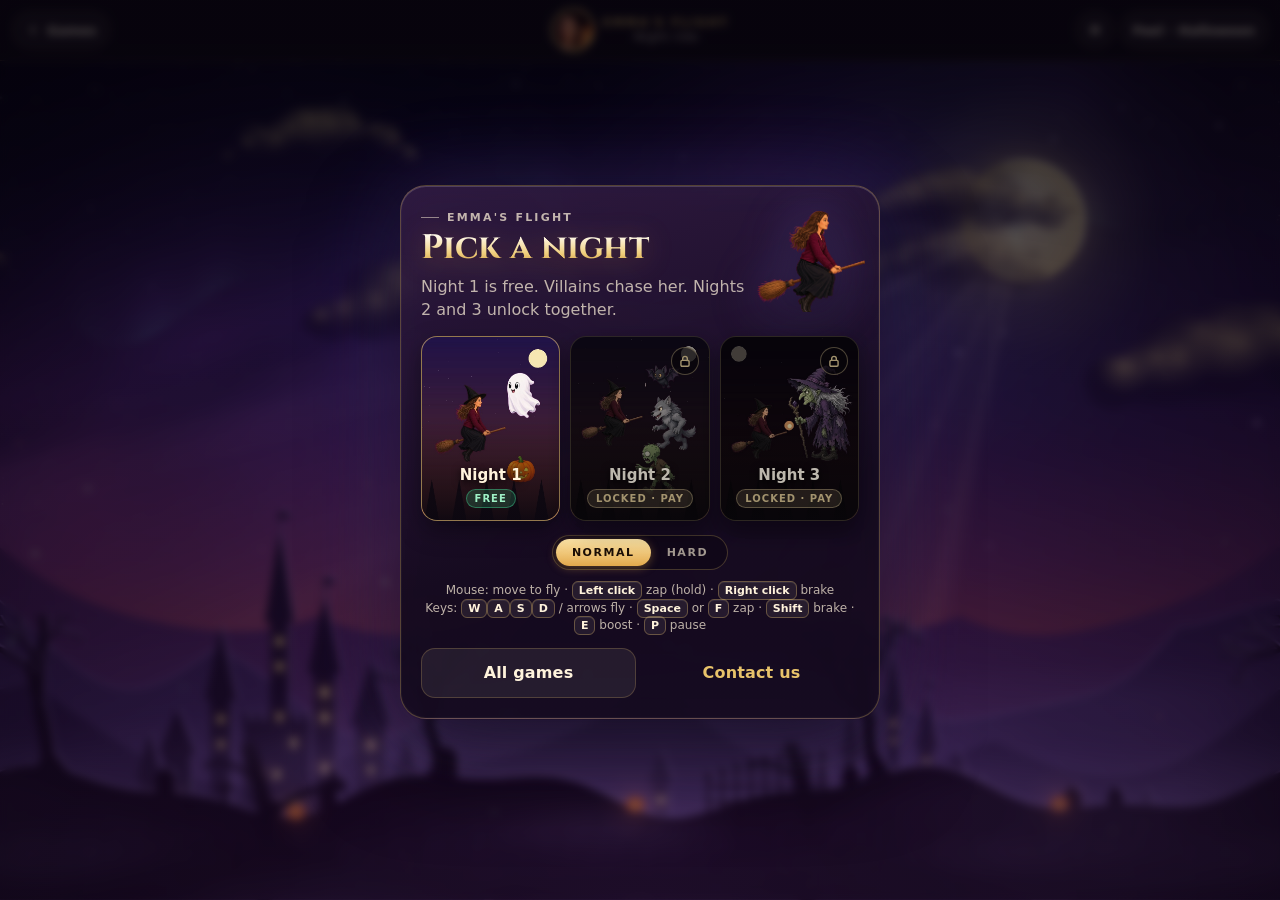
==== commit c78761ed: "Emma's flight: lit enemies, richer sky, festival skylines and objects Moonlit rim light, glow, shado" ====
--- a/broom.html
+++ b/broom.html
@@ -283,42 +283,227 @@
 function setTouchUI(v) { touchUI = v; document.body.classList.toggle("touch", v); }
 setTouchUI(!!(window.matchMedia && matchMedia("(pointer: coarse)").matches));
 
-/* ---------- sprites: pre-scaled once per resize, plus a white silhouette for hit flashes ---------- */
+/* ---------- sprites: baked once per size and per moon colour.
+   Each bake holds the lit sprite (ambient shade + moonlit rim), a soft outer glow, white / red / cyan
+   silhouettes for hit flashes and chromatic flicker, three dissolve frames and a few edge points for deaths. ---------- */
 const SPRITES = { emma: 150, ghost: 76, skeleton: 70, bat: 84, wolf: 92, zombie: 84, witch: 150, pumpkin: 54 };
+const TINT = { emma: [190, 150, 255], ghost: [100, 255, 214], skeleton: [255, 214, 150], bat: [190, 110, 255], wolf: [120, 170, 255], zombie: [140, 255, 110], witch: [200, 90, 255], pumpkin: [255, 140, 40] };
 const imgs = {}, cache = {};
+const FLIP = { ghost: 1, skeleton: 1 };
+const CAN_FILTER = (function () {
+  try { const g = mk(2, 2).getContext("2d"); if (typeof g.filter !== "string") return false; g.filter = "blur(2px)"; return g.filter === "blur(2px)"; }
+  catch (e) { return false; }
+})();
+const EMOJI_FONT = '"Apple Color Emoji","Segoe UI Emoji","Noto Color Emoji","Twemoji Mozilla",serif';
 Object.keys(SPRITES).forEach((n) => {
   const i = new Image();
   i.onload = () => bake(n);
   i.src = n + ".png?v=6";
   imgs[n] = i;
 });
+const mixRGB = (a, b, k) => [Math.round(a[0] + (b[0] - a[0]) * k), Math.round(a[1] + (b[1] - a[1]) * k), Math.round(a[2] + (b[2] - a[2]) * k)];
+function hexRGB(h) { const n = parseInt(h.slice(1), 16); return [(n >> 16) & 255, (n >> 8) & 255, n & 255]; }
+function rgbHex(c) { return "#" + c.map((v) => clamp(v | 0, 0, 255).toString(16).padStart(2, "0")).join(""); }
+const mixHex = (a, b, k) => rgbHex(mixRGB(hexRGB(a), hexRGB(b), k));
+function rimRGB() { return (S && S.p && S.p.rimC) || [214, 196, 255]; }
+function tintSil(mask, rgb, a) {
+  const c = mk(mask.width, mask.height), g = c.getContext("2d");
+  g.drawImage(mask, 0, 0);
+  g.globalCompositeOperation = "source-in";
+  g.fillStyle = `rgba(${rgb},${a === undefined ? 1 : a})`;
+  g.fillRect(0, 0, c.width, c.height);
+  return c;
+}
+function bakeFrom(src, w, h, tint, opt) {
+  opt = opt || {};
+  const k = dpr * 1.15, cw = Math.max(2, Math.ceil(w * k)), ch = Math.max(2, Math.ceil(h * k));
+  const c = mk(cw, ch), g = c.getContext("2d");
+  g.imageSmoothingQuality = "high";
+  g.drawImage(src, 0, 0, cw, ch);
+  const wc = tintSil(c, [255, 255, 255]);
+  const rim = rimRGB();
+  /* ambient: a cool moon tint on the upper right, night shadow pooling lower left */
+  g.globalCompositeOperation = "source-atop";
+  const sg = g.createLinearGradient(cw, 0, 0, ch);
+  sg.addColorStop(0, `rgba(${rim},.12)`);
+  sg.addColorStop(0.45, "rgba(20,10,40,0)");
+  sg.addColorStop(1, "rgba(12,5,28,.36)");
+  g.fillStyle = sg; g.fillRect(0, 0, cw, ch);
+  /* rim light: the silhouette minus itself nudged away from the moon leaves the moon-facing edge */
+  const o = Math.max(1.5, (opt.rim || 2.4) * k);
+  const rc = mk(cw, ch), rg = rc.getContext("2d");
+  rg.drawImage(wc, 0, 0);
+  rg.globalCompositeOperation = "destination-out";
+  rg.drawImage(wc, -o, o);
+  rg.globalCompositeOperation = "source-in";
+  rg.fillStyle = `rgb(${rim})`; rg.fillRect(0, 0, cw, ch);
+  g.globalAlpha = 0.28; g.drawImage(rc, -o * 0.8, o * 0.8);
+  g.globalCompositeOperation = "lighter";
+  g.globalAlpha = 0.85; g.drawImage(rc, 0, 0);
+  g.globalAlpha = 1; g.globalCompositeOperation = "source-over";
+  /* soft coloured outer glow */
+  /* the glow is soft, so it lives at half resolution */
+  const pad = Math.ceil((opt.pad || 16) * k * Math.max(0.8, SC));
+  const gl = mk((cw + pad * 2) / 2, (ch + pad * 2) / 2), gg = gl.getContext("2d");
+  gg.scale(0.5, 0.5);
+  const ts = tintSil(wc, tint);
+  if (CAN_FILTER) {
+    gg.filter = `blur(${Math.max(1, pad * 0.2)}px)`;
+    gg.drawImage(ts, pad, pad); gg.drawImage(ts, pad, pad);
+    gg.filter = "none";
+  } else {
+    gg.globalAlpha = 0.07;
+    for (const r of [pad * 0.25, pad * 0.5, pad * 0.75]) for (let i = 0; i < 12; i++) { const a = i / 12 * TAU; gg.drawImage(ts, pad + Math.cos(a) * r, pad + Math.sin(a) * r); }
+    gg.globalAlpha = 0.3; gg.drawImage(ts, pad, pad);
+  }
+  const out = { c, wc, rc: tintSil(wc, [255, 40, 90]), cc: tintSil(wc, [40, 220, 255]), gl, pad: pad / k, w, h, dz: null, pts: null, tint };
+  /* edge points (for death particles) and three dissolve frames, from one pixel read */
+  try {
+    const id = g.getImageData(0, 0, cw, ch), d = id.data;
+    out.pts = [];
+    for (let i = 0; i < 48; i++) for (let tries = 0; tries < 24; tries++) {
+      const px = (Math.random() * cw) | 0, py = (Math.random() * ch) | 0;
+      if (d[(py * cw + px) * 4 + 3] > 150) { out.pts.push((px / cw - 0.5) * w, (py / ch - 0.5) * h); break; }
+    }
+    if (!opt.noDis) {
+      const cs = Math.max(5, cw / 8), gw = Math.ceil(cw / cs) + 2, gh = Math.ceil(ch / cs) + 2, r = rng(17);
+      const grid = new Float32Array(gw * gh);
+      for (let i = 0; i < grid.length; i++) grid[i] = r();
+      const N = new Float32Array(cw * ch);
+      for (let y = 0; y < ch; y++) {
+        const fy = y / cs, iy = fy | 0, ty = fy - iy, sy = ty * ty * (3 - 2 * ty);
+        for (let x = 0; x < cw; x++) {
+          const fx = x / cs, ix = fx | 0, tx = fx - ix, sx = tx * tx * (3 - 2 * tx);
+          const a = grid[iy * gw + ix], b = grid[iy * gw + ix + 1], cc = grid[(iy + 1) * gw + ix], dd = grid[(iy + 1) * gw + ix + 1];
+          N[y * cw + x] = (a + (b - a) * sx) * (1 - sy) + (cc + (dd - cc) * sx) * sy;
+        }
+      }
+      const hot = mixRGB(tint, [255, 255, 255], 0.55);
+      out.dz = [0.3, 0.55, 0.78].map((th) => {
+        const fc = mk(cw, ch), fg = fc.getContext("2d"), od = fg.createImageData(cw, ch), o2 = od.data;
+        for (let i = 0, j = 0; i < N.length; i++, j += 4) {
+          const al = d[j + 3];
+          if (!al) continue;
+          const n = N[i] * 0.85 + ((i * 2654435761) >>> 0) / 4294967296 * 0.15;
+          if (n < th) continue;
+          if (n < th + 0.06) { o2[j] = hot[0]; o2[j + 1] = hot[1]; o2[j + 2] = hot[2]; o2[j + 3] = al; }
+          else { o2[j] = d[j]; o2[j + 1] = d[j + 1]; o2[j + 2] = d[j + 2]; o2[j + 3] = al; }
+        }
+        fg.putImageData(od, 0, 0);
+        return fc;
+      });
+    }
+  } catch (e) { out.dz = null; }
+  return out;
+}
 function bake(n) {
   const img = imgs[n];
-  if (!img || !img.complete || !img.naturalWidth) return;
+  if (!img || !img.complete || !img.naturalWidth || !S) return;
   const w = SPRITES[n] * SC, h = w * img.naturalHeight / img.naturalWidth;
-  const k = dpr * 1.15;
-  const c = mk(w * k, h * k), g = c.getContext("2d");
-  g.imageSmoothingQuality = "high";
-  g.drawImage(img, 0, 0, c.width, c.height);
-  const wc = mk(c.width, c.height), wg = wc.getContext("2d");
-  wg.drawImage(c, 0, 0);
-  wg.globalCompositeOperation = "source-in";
-  wg.fillStyle = "#fff";
-  wg.fillRect(0, 0, wc.width, wc.height);
-  cache[n] = { c, wc, w, h };
-}
-function spr(n, x, y, sx, sy, rot, alpha, white) {
-  const s = cache[n];
+  let src = img;
+  if (FLIP[n]) {
+    /* mirrored once here so the moonlit rim stays on the moon side */
+    src = mk(img.naturalWidth, img.naturalHeight);
+    const fg = src.getContext("2d");
+    fg.translate(src.width, 0); fg.scale(-1, 1); fg.drawImage(img, 0, 0);
+  }
+  cache[n] = bakeFrom(src, w, h, TINT[n], { noDis: n === "emma", pad: n === "emma" ? 20 : n === "witch" ? 24 : 16 });
+}
+function rebakeAll() {
+  for (const key in cache) if (key.indexOf("m:") === 0) delete cache[key];
+  Object.keys(SPRITES).forEach(bake);
+}
+/* themed villains (emoji from theme.js) sit on a glossy medallion so they read as characters, not text */
+function medal(kind, emoji) {
+  const key = "m:" + kind + ":" + emoji;
+  if (cache[key]) return cache[key];
+  const w = (SPRITES[kind] || 70) * SC * (kind === "witch" ? 1.12 : kind === "pumpkin" ? 1.1 : 0.88);
+  const k = dpr * 1.15, D = Math.max(8, Math.ceil(w * k)), c = mk(D, D), g = c.getContext("2d"), m = D / 2, R = D * 0.46;
+  const tint = TINT[kind] || [255, 200, 120];
+  /* disc */
+  g.beginPath(); g.arc(m, m, R, 0, TAU);
+  const dg = g.createRadialGradient(m - R * 0.3, m - R * 0.4, R * 0.08, m, m, R);
+  dg.addColorStop(0, rgbHex(mixRGB(tint, [255, 255, 255], 0.25)));
+  dg.addColorStop(0.55, rgbHex(mixRGB(tint, [30, 12, 54], 0.45)));
+  dg.addColorStop(1, rgbHex(mixRGB(tint, [8, 3, 20], 0.8)));
+  g.fillStyle = dg; g.fill();
+  /* inner shadow at the bottom */
+  g.save();
+  g.beginPath(); g.arc(m, m, R, 0, TAU); g.clip();
+  const ig = g.createLinearGradient(0, m, 0, m + R);
+  ig.addColorStop(0, "rgba(10,4,24,0)"); ig.addColorStop(1, "rgba(10,4,24,.5)");
+  g.fillStyle = ig; g.fillRect(0, m, D, R);
+  g.restore();
+  /* the emoji itself, with a soft drop shadow (offline, once) */
+  g.save();
+  const SHAPE = { "🟣": [190, 80, 255], "🟡": [255, 210, 40], "🟢": [80, 230, 110], "🔵": [60, 150, 255], "🟠": [255, 140, 40], "🔴": [255, 60, 70], "⬜": [245, 245, 250] }[emoji];
+  if (SHAPE) {
+    /* plain colour-shape emoji become a powder splash so the medallion never looks empty */
+    const pr = R * 0.5, sg = g.createRadialGradient(m - pr * 0.3, m - pr * 0.3, 1, m, m, pr * 1.4);
+    sg.addColorStop(0, rgbHex(mixRGB(SHAPE, [255, 255, 255], 0.6))); sg.addColorStop(0.6, rgbHex(SHAPE)); sg.addColorStop(1, rgbHex(mixRGB(SHAPE, [0, 0, 0], 0.35)));
+    g.fillStyle = sg;
+    const rs = rng(emoji.codePointAt(0));
+    g.beginPath(); g.arc(m, m, pr, 0, TAU);
+    for (let i = 0; i < 9; i++) { const a = i / 9 * TAU + rs() * 0.4, d = pr * (0.85 + rs() * 0.45), cr = pr * (0.18 + rs() * 0.2); g.moveTo(m + Math.cos(a) * d + cr, m + Math.sin(a) * d); g.arc(m + Math.cos(a) * d, m + Math.sin(a) * d, cr, 0, TAU); }
+    g.fill();
+  } else {
+  g.font = `${Math.round(D * 0.56)}px ${EMOJI_FONT}`;
+  g.textAlign = "center"; g.textBaseline = "middle";
+  g.shadowColor = "rgba(0,0,0,.55)"; g.shadowBlur = D * 0.05; g.shadowOffsetY = D * 0.025;
+  g.fillText(emoji, m, m + D * 0.035);
+  }
+  g.restore();
+  /* gloss cap */
+  g.save();
+  g.beginPath(); g.arc(m, m, R, 0, TAU); g.clip();
+  const hg = g.createLinearGradient(0, m - R, 0, m - R * 0.05);
+  hg.addColorStop(0, "rgba(255,255,255,.42)"); hg.addColorStop(1, "rgba(255,255,255,0)");
+  g.fillStyle = hg;
+  g.beginPath(); g.ellipse(m, m - R * 0.5, R * 0.8, R * 0.46, 0, 0, TAU); g.fill();
+  g.restore();
+  /* rings: bright coloured bezel, thin inner glass line */
+  const rg = g.createLinearGradient(0, m - R, 0, m + R);
+  rg.addColorStop(0, rgbHex(mixRGB(tint, [255, 255, 255], 0.65)));
+  rg.addColorStop(0.5, rgbHex(tint));
+  rg.addColorStop(1, rgbHex(mixRGB(tint, [20, 8, 40], 0.55)));
+  g.strokeStyle = rg; g.lineWidth = D * 0.05;
+  g.beginPath(); g.arc(m, m, R - D * 0.02, 0, TAU); g.stroke();
+  g.strokeStyle = "rgba(255,255,255,.28)"; g.lineWidth = Math.max(1, D * 0.012);
+  g.beginPath(); g.arc(m, m, R - D * 0.055, 0, TAU); g.stroke();
+  cache[key] = bakeFrom(c, w, w, tint, { pad: 18, rim: 2 });
+  return cache[key];
+}
+function themedMark(kind) { return window.hollyMark ? window.hollyMark(kind) : ""; }
+function sprOf(kind) { const m = themedMark(kind); return m ? medal(kind, m) : cache[kind]; }
+/* draw a baked sprite: glow behind, lit sprite, optional chromatic split and white flash on top */
+function drawBaked(s, x, y, sx, sy, rot, alpha, o) {
   if (!s) return;
   ctx.save();
   ctx.translate(x, y);
   if (rot) ctx.rotate(rot);
+  if (o && o.skew) ctx.transform(1, 0, o.skew, 1, 0, 0);
   ctx.scale(sx, sy);
+  const hw = s.w / 2, hh = s.h / 2;
+  if (o && o.glow > 0) {
+    ctx.globalCompositeOperation = "lighter";
+    ctx.globalAlpha = Math.min(1, o.glow * alpha);
+    ctx.drawImage(s.gl, -hw - s.pad, -hh - s.pad, s.w + s.pad * 2, s.h + s.pad * 2);
+    ctx.globalCompositeOperation = "source-over";
+  }
   ctx.globalAlpha = alpha;
-  ctx.drawImage(s.c, -s.w / 2, -s.h / 2, s.w, s.h);
-  if (white > 0) { ctx.globalAlpha = Math.min(1, white) * alpha; ctx.drawImage(s.wc, -s.w / 2, -s.h / 2, s.w, s.h); }
+  ctx.drawImage((o && o.img) || s.c, -hw, -hh, s.w, s.h);
+  if (o && o.chroma > 0) {
+    ctx.globalCompositeOperation = "lighter";
+    ctx.globalAlpha = Math.min(1, o.chroma) * alpha;
+    const d = 4 * SC / Math.abs(sx || 1);
+    ctx.drawImage(s.rc, -hw - d, -hh, s.w, s.h);
+    ctx.drawImage(s.cc, -hw + d, -hh, s.w, s.h);
+    ctx.globalCompositeOperation = "source-over";
+  }
+  if (o && o.white > 0) { ctx.globalAlpha = Math.min(1, o.white) * alpha; ctx.drawImage(s.wc, -hw, -hh, s.w, s.h); }
   ctx.restore();
 }
+function spr(n, x, y, sx, sy, rot, alpha, white) { drawBaked(cache[n], x, y, sx, sy, rot, alpha, { white }); }
 
 /* ---------- glow sprites (drawn additively; no shadowBlur in the hot path) ---------- */
 function makeGlow(r, g, b) {
@@ -337,21 +522,96 @@
   violet: makeGlow(176, 104, 255), red: makeGlow(255, 60, 70), green: makeGlow(140, 255, 120),
   orange: makeGlow(255, 130, 40), bone: makeGlow(255, 236, 200), teal: makeGlow(100, 255, 214), pink: makeGlow(255, 120, 200)
 };
+const glowOf = {};
+function glowRGB(c) { const k = c.join(","); return glowOf[k] || (glowOf[k] = makeGlow(c[0], c[1], c[2])); }
 function glow(g, x, y, r, a) {
   if (a <= 0.003) return;
   ctx.globalAlpha = a > 1 ? 1 : a;
   ctx.drawImage(g, x - r, y - r, r * 2, r * 2);
 }
-
-/* ---------- night palettes ---------- */
+/* small fx sprites: smoke puff (normal blend), four-point sparkle, anamorphic flare, soft contact shadow */
+const FX = (function () {
+  const smoke = mk(64, 64), sg = smoke.getContext("2d");
+  const s1 = sg.createRadialGradient(32, 30, 2, 32, 32, 32);
+  s1.addColorStop(0, "rgba(40,24,64,.7)"); s1.addColorStop(0.5, "rgba(34,20,56,.35)"); s1.addColorStop(1, "rgba(30,18,50,0)");
+  sg.fillStyle = s1; sg.fillRect(0, 0, 64, 64);
+  const star = mk(64, 64), tg = star.getContext("2d");
+  tg.translate(32, 32);
+  for (const [len, wd, a] of [[31, 2.6, 0], [18, 1.8, Math.PI / 4]]) {
+    tg.save(); tg.rotate(a);
+    for (let i = 0; i < 2; i++) {
+      tg.rotate(Math.PI / 2 * i);
+      const lg = tg.createLinearGradient(-len, 0, len, 0);
+      lg.addColorStop(0, "rgba(255,255,255,0)"); lg.addColorStop(0.5, "rgba(255,255,255,1)"); lg.addColorStop(1, "rgba(255,255,255,0)");
+      tg.fillStyle = lg;
+      tg.beginPath(); tg.moveTo(-len, 0); tg.lineTo(0, -wd); tg.lineTo(len, 0); tg.lineTo(0, wd); tg.closePath(); tg.fill();
+    }
+    tg.restore();
+  }
+  const flare = mk(128, 16), fg = flare.getContext("2d");
+  const f1 = fg.createLinearGradient(0, 0, 128, 0);
+  f1.addColorStop(0, "rgba(150,200,255,0)"); f1.addColorStop(0.5, "rgba(235,245,255,1)"); f1.addColorStop(1, "rgba(150,200,255,0)");
+  fg.fillStyle = f1;
+  fg.beginPath(); fg.ellipse(64, 8, 64, 3.2, 0, 0, TAU); fg.fill();
+  const shadow = mk(64, 32), hg = shadow.getContext("2d");
+  hg.translate(32, 16); hg.scale(1, 0.5);
+  const h1 = hg.createRadialGradient(0, 0, 0, 0, 0, 31);
+  h1.addColorStop(0, "rgba(4,2,10,.55)"); h1.addColorStop(1, "rgba(4,2,10,0)");
+  hg.fillStyle = h1; hg.beginPath(); hg.arc(0, 0, 31, 0, TAU); hg.fill();
+  const flake = mk(32, 32), kg = flake.getContext("2d");
+  const k1 = kg.createRadialGradient(16, 16, 0, 16, 16, 16);
+  k1.addColorStop(0, "rgba(255,255,255,1)"); k1.addColorStop(0.35, "rgba(240,248,255,.8)"); k1.addColorStop(1, "rgba(220,235,255,0)");
+  kg.fillStyle = k1; kg.fillRect(0, 0, 32, 32);
+  return { smoke, star, flare, shadow, flake };
+})();
+/* ---------- night palettes (Halloween), then festive themes from theme.js laid on top ---------- */
 const PAL = {
-  1: { sky: ["#05031a", "#140c3a", "#2c1858", "#5a2560", "#a3434a", "#d8743e"], neb: [[130, 60, 220], [210, 60, 150], [60, 90, 230]], aur: [100, 255, 200],
-       moon: ["#fffdf0", "#f1dca2"], halo: [255, 226, 160], mtn: ["#2b1a4c", "#1b1036"], castle: "#100a20", near: "#06030b", rim: "rgba(200,170,255,.6)", fog: [190, 160, 255], win: "#ffc56a" },
-  2: { sky: ["#010614", "#03203a", "#0b3d55", "#155a5c", "#3c7a5e", "#9a9a58"], neb: [[40, 200, 180], [60, 120, 230], [120, 230, 150]], aur: [110, 255, 160],
-       moon: ["#f4fff8", "#cfe6d0"], halo: [190, 255, 220], mtn: ["#10304a", "#0a2034"], castle: "#061420", near: "#020609", rim: "rgba(150,255,220,.5)", fog: [150, 230, 220], win: "#d6ff8a" },
-  3: { sky: ["#080106", "#22040f", "#4a0b1e", "#7a1420", "#b6301c", "#ee6a26"], neb: [[220, 40, 60], [150, 30, 120], [255, 110, 40]], aur: [255, 90, 120],
-       moon: ["#ffe2c8", "#e0563a"], halo: [255, 96, 64], mtn: ["#3a0c22", "#260818"], castle: "#160410", near: "#070106", rim: "rgba(255,140,110,.55)", fog: [255, 140, 150], win: "#ff9a4a" }
+  1: { sky: ["#05031a", "#140c3a", "#2c1858", "#5a2560", "#a3434a", "#d8743e"], neb: [[130, 60, 220], [210, 60, 150], [60, 90, 230]], aur: [100, 255, 200], aur2: [170, 110, 255],
+       moon: ["#fffdf0", "#f1dca2"], halo: [255, 226, 160], mtn: ["#2b1a4c", "#1b1036"], castle: "#100a20", near: "#06030b", rim: "rgba(200,170,255,.6)", fog: [190, 160, 255], win: "#ffc56a", rimC: [214, 196, 255], horizon: [255, 130, 70] },
+  2: { sky: ["#010614", "#03203a", "#0b3d55", "#155a5c", "#3c7a5e", "#9a9a58"], neb: [[40, 200, 180], [60, 120, 230], [120, 230, 150]], aur: [110, 255, 160], aur2: [90, 170, 255],
+       moon: ["#f4fff8", "#cfe6d0"], halo: [190, 255, 220], mtn: ["#10304a", "#0a2034"], castle: "#061420", near: "#020609", rim: "rgba(150,255,220,.5)", fog: [150, 230, 220], win: "#d6ff8a", rimC: [176, 255, 226], horizon: [170, 220, 120] },
+  3: { sky: ["#080106", "#22040f", "#4a0b1e", "#7a1420", "#b6301c", "#ee6a26"], neb: [[220, 40, 60], [150, 30, 120], [255, 110, 40]], aur: [255, 90, 120], aur2: [255, 150, 60],
+       moon: ["#ffe2c8", "#e0563a"], halo: [255, 96, 64], mtn: ["#3a0c22", "#260818"], castle: "#160410", near: "#070106", rim: "rgba(255,140,110,.55)", fog: [255, 140, 150], win: "#ff9a4a", rimC: [255, 176, 146], horizon: [255, 80, 40] }
 };
+const PDEF = { city: "castle", prop: "grave", flora: "bare", lamp: "jack", fx: "lightning", roof: "spire", graves: true, crescent: false, snow: false, drift: "" };
+const TP = {
+  christmas: { city: "village", prop: "snowman", sky: ["#01040f", "#041330", "#0a2552", "#16427a", "#3f72a0", "#9cc4dc"], neb: [[80, 150, 255], [60, 210, 230], [150, 120, 255]], aur: [110, 255, 190], aur2: [120, 170, 255],
+    moon: ["#ffffff", "#d6e6f4"], halo: [200, 228, 255], mtn: ["#1c3358", "#12223e"], castle: "#0a1428", near: "#040914", rim: "rgba(220,240,255,.75)", fog: [200, 225, 255], win: "#ffd88a", rimC: [215, 235, 255], horizon: [160, 200, 255],
+    flora: "pine", lamp: "lamp", fx: "aurora", graves: false, snow: true, drift: "snow" },
+  diwali: { city: "haveli", prop: "shrine", sky: ["#05021a", "#170936", "#33104e", "#5e1848", "#a63f2c", "#f0a040"], neb: [[255, 170, 60], [230, 80, 160], [140, 70, 230]], aur: [255, 190, 90], aur2: [255, 110, 170],
+    moon: ["#fff8e2", "#f2cf7a"], halo: [255, 206, 120], mtn: ["#3a1846", "#260f34"], castle: "#160a22", near: "#08040d", rim: "rgba(255,200,120,.6)", fog: [255, 170, 120], win: "#ffcf5a", rimC: [255, 214, 150], horizon: [255, 150, 70],
+    flora: "palm", lamp: "diya", fx: "fireworks", roof: "dome", graves: false, fw: [[255, 200, 80], [255, 120, 60], [255, 90, 170], [255, 240, 180], [140, 255, 200]] },
+  holi: { city: "rooftops", prop: "pot", sky: ["#0a0420", "#2a0c4a", "#5a1870", "#a02a7a", "#e0587a", "#ffb070"], neb: [[255, 80, 180], [80, 200, 255], [255, 220, 80]], aur: [120, 240, 255], aur2: [255, 120, 220],
+    moon: ["#fffaf2", "#ffd6ea"], halo: [255, 190, 230], mtn: ["#4a1a62", "#32104a"], castle: "#1c0a2c", near: "#0a0412", rim: "rgba(255,190,240,.6)", fog: [255, 160, 220], win: "#ffd36a", rimC: [255, 206, 240], horizon: [255, 140, 120],
+    flora: "round", lamp: "lamp", fx: "fireworks", roof: "dome", graves: false, drift: "powder", fw: [[255, 80, 180], [80, 220, 255], [255, 230, 80], [140, 255, 120], [190, 120, 255]], cloudLit: [[255, 150, 220], [140, 220, 255], [255, 230, 140]] },
+  eid: { city: "mosque", prop: "arch", sky: ["#010a10", "#02202a", "#063a40", "#0e5450", "#2c7a64", "#9ab88a"], neb: [[60, 200, 170], [80, 150, 230], [200, 220, 140]], aur: [120, 255, 190], aur2: [255, 220, 140],
+    moon: ["#fffdf0", "#efe2b0"], halo: [240, 230, 180], mtn: ["#0c3a3c", "#072a2c"], castle: "#041a1c", near: "#020a0b", rim: "rgba(220,255,230,.55)", fog: [150, 230, 210], win: "#ffd98a", rimC: [230, 255, 225], horizon: [255, 210, 140],
+    flora: "palm", lamp: "lamp", fx: "lanterns", roof: "dome", graves: false, crescent: true },
+  thanksgiving: { city: "farm", prop: "hay", sky: ["#07030c", "#1e0c1e", "#3e1828", "#6e2a26", "#b0552a", "#eaa04a"], neb: [[255, 140, 60], [200, 80, 60], [255, 200, 120]], aur: [255, 170, 90], aur2: [255, 120, 80],
+    moon: ["#fff4e2", "#f2c890"], halo: [255, 200, 140], mtn: ["#3a1a22", "#28101a"], castle: "#170a0e", near: "#080406", rim: "rgba(255,190,130,.55)", fog: [255, 170, 120], win: "#ffc06a", rimC: [255, 214, 170], horizon: [255, 140, 60],
+    flora: "round", lamp: "lamp", fx: "lightning", graves: false, drift: "leaf" },
+  newyear: { city: "city", prop: "bench", sky: ["#01020c", "#050a26", "#0c1644", "#1a2466", "#3a3a8a", "#8a70b0"], neb: [[110, 140, 255], [200, 120, 255], [80, 220, 255]], aur: [140, 180, 255], aur2: [230, 150, 255],
+    moon: ["#ffffff", "#d7e4ff"], halo: [190, 210, 255], mtn: ["#1a2052", "#10163a"], castle: "#080c22", near: "#03050f", rim: "rgba(200,215,255,.6)", fog: [170, 180, 255], win: "#ffe08a", rimC: [214, 222, 255], horizon: [190, 150, 255],
+    flora: "round", lamp: "lamp", fx: "fireworks", graves: false, fw: [[255, 230, 140], [140, 200, 255], [255, 120, 200], [255, 255, 255], [180, 140, 255]] }
+};
+const MOTE = { halloween: ["green", "orange"], christmas: ["white", "blue"], diwali: ["gold", "orange"], holi: ["pink", "teal"], eid: ["gold", "teal"], thanksgiving: ["orange", "gold"], newyear: ["white", "violet"] };
+const THEME_IDS = ["halloween", "christmas", "diwali", "holi", "eid", "thanksgiving", "newyear"];
+function themeId() { let v = ""; try { v = localStorage.getItem("holly-theme") || ""; } catch (e) {} if (THEME_IDS.indexOf(v) < 0) v = document.documentElement.dataset.theme || ""; return THEME_IDS.indexOf(v) >= 0 ? v : "halloween"; }
+function palette() {
+  const base = PAL[level] || PAL[1], id = themeId(), th = TP[id];
+  const p = Object.assign({}, PDEF, base, th || {}, { theme: id });
+  if (th && level > 1) {
+    /* later nights keep their mood (green moon, blood moon) under the festive palette */
+    const k = level === 2 ? 0.24 : 0.32;
+    p.sky = th.sky.map((c, i) => mixHex(c, base.sky[i], k));
+    p.halo = mixRGB(th.halo, base.halo, k * 1.3);
+    p.horizon = mixRGB(th.horizon, base.horizon, k);
+    if (level === 3) p.moon = [th.moon[0], mixHex(th.moon[1], base.moon[1], 0.5)];
+  }
+  p.winRGB = hexRGB(p.win);
+  return p;
+}
+const sceneKey = () => level + "|" + themeId() + "|" + W + "x" + H + "@" + dpr;
 
 let W = 1, H = 1, dpr = 1, SC = 1;
 let S = null;            /* pre-rendered scene layers */
@@ -359,27 +619,37 @@
 let level = 1;
 
 function buildScene() {
-  const p = PAL[level] || PAL[1];
+  const p = palette();
   sceneLevel = level;
   const TW = Math.max(Math.ceil(W), 960);
-  S = { TW, p };
+  S = { TW, p, key: sceneKey() };
+  S.mx = W * 0.8; S.my = H * 0.19;
   S.sky = buildSky(p);
   const mr = clamp(Math.min(W, H) * 0.075, 24, 62);
   S.moonR = mr;
   S.moon = buildMoon(p, mr);
-  S.clouds = [0, 1, 2, 3].map((i) => buildCloud(p, i));
+  S.rays = buildRays(p);
+  S.aurH = H * 0.46; S.aur = buildAurora(p, TW, S.aurH);
+  S.clouds = [0, 1, 2, 3, 4, 5].map((i) => buildCloud(p, i));
   S.mtnH = H * 0.52; S.mtn = buildMountains(p, TW, S.mtnH);
   S.casH = H * 0.5; S.wins = []; S.cas = buildCastles(p, TW, S.casH, S.wins);
   S.nearH = H * 0.34; S.lanterns = []; S.near = buildNear(p, TW, S.nearH, S.lanterns);
   S.fogH = H * 0.32; S.fogA = buildFog(p, TW, S.fogH, 5); S.fogB = buildFog(p, TW, S.fogH, 9);
-  S.vig = buildVignette([4, 2, 10], 0.78);
+  S.fgH = clamp(H * 0.2, 90, 210); S.fg = buildFore(p, TW, S.fgH);
+  S.haze = buildHaze(p);
+  S.lampG = glowRGB(p.winRGB);
+  S.lantG = (function () { const g = ctx.createLinearGradient(0, -0.8, 0, 0.75); g.addColorStop(0, "#c8501a"); g.addColorStop(0.55, "#ff9a3a"); g.addColorStop(1, "#ffe08a"); return g; })();
+  S.vig = buildVignette([4, 2, 10], 0.8);
   S.red = buildVignette([255, 20, 40], 0.85);
   S.stars = [];
   const r = rng(99);
   const n = Math.round(clamp(W * H / 26000, 18, 60));
   for (let i = 0; i < n; i++) S.stars.push({ x: r() * W, y: Math.pow(r(), 1.4) * H * 0.6, s: 1.5 + r() * 3.5, ph: r() * TAU, sp: 1 + r() * 2.5 });
-}
-function layer(w, h) { const c = mk(w * dpr, h * dpr), g = c.getContext("2d"); g.scale(dpr, dpr); return [c, g]; }
+  const mc = MOTE[p.theme] || MOTE.halloween;
+  S.moteG = [GL[mc[0]], GL[mc[1]]];
+  skyFx.reset(p);
+}
+function layer(w, h, sc) { sc = sc || dpr; const c = mk(w * sc, h * sc), g = c.getContext("2d"); g.scale(sc, sc); return [c, g]; }
 
 function buildSky(p) {
   const [c, g] = layer(W, H);
@@ -387,120 +657,192 @@
   p.sky.forEach((col, i) => gr.addColorStop(i / (p.sky.length - 1), col));
   g.fillStyle = gr;
   g.fillRect(0, 0, W, H);
-  const r = rng(11 + level * 7);
+  const r = rng(11 + level * 7 + p.theme.length * 3);
+  const D = Math.max(W, H);
+  /* nebula: soft colour masses gathered along a diagonal band, then dark dust lanes through it */
   g.globalCompositeOperation = "lighter";
-  for (let i = 0; i < 8; i++) {
+  const band = (u) => [W * (-0.1 + u * 1.2), H * (0.5 - u * 0.42)];
+  for (let i = 0; i < 26; i++) {
     const [a, b, d] = p.neb[i % 3];
-    const x = r() * W, y = r() * H * 0.6, rad = (0.18 + r() * 0.3) * Math.max(W, H);
+    const [bx, by] = band(r());
+    const x = bx + (r() - 0.5) * W * 0.25, y = by + (r() - 0.5) * H * 0.22, rad = (0.08 + r() * 0.2) * D;
+    const al = 0.05 + r() * 0.08;
     const ng = g.createRadialGradient(x, y, 0, x, y, rad);
-    ng.addColorStop(0, `rgba(${a},${b},${d},.13)`);
-    ng.addColorStop(0.5, `rgba(${a},${b},${d},.05)`);
+    ng.addColorStop(0, `rgba(${a},${b},${d},${al})`);
+    ng.addColorStop(0.45, `rgba(${a},${b},${d},${al * 0.4})`);
     ng.addColorStop(1, `rgba(${a},${b},${d},0)`);
     g.fillStyle = ng;
-    g.fillRect(0, 0, W, H);
-  }
-  /* aurora ribbons */
-  const A = p.aur.join(",");
-  for (let band = 0; band < 2; band++) {
-    const base = H * (0.08 + band * 0.09), amp = H * 0.05, len = H * (0.2 - band * 0.05), ph = r() * 6;
-    for (let x = 0; x < W; x += 3) {
-      const y = base + Math.sin(x / (W * 0.17) + ph) * amp + Math.sin(x / (W * 0.061) + ph * 2) * amp * 0.35;
-      const k = Math.max(0, Math.sin(x / (W * 0.13) + ph * 3)) * (0.75 + 0.25 * Math.sin(x / (W * 0.02) + ph));
-      const a = 0.11 * k * (band ? 0.6 : 1);
-      if (a < 0.004) continue;
-      const ag = g.createLinearGradient(0, y, 0, y + len);
-      ag.addColorStop(0, `rgba(${A},0)`);
-      ag.addColorStop(0.12, `rgba(${A},${a})`);
-      ag.addColorStop(1, `rgba(${A},0)`);
-      g.fillStyle = ag;
-      g.fillRect(x, y, 3, len);
-    }
+    g.fillRect(x - rad, y - rad, rad * 2, rad * 2);
   }
   g.globalCompositeOperation = "source-over";
-  const n = Math.round(W * H / 2200);
+  const top = hexRGB(p.sky[1]);
+  for (let i = 0; i < 12; i++) {
+    const [bx, by] = band(r());
+    const x = bx + (r() - 0.5) * W * 0.12, y = by + (r() - 0.5) * H * 0.08, rx = (0.04 + r() * 0.1) * D, ry = rx * (0.18 + r() * 0.2);
+    g.save(); g.translate(x, y); g.rotate(-0.33 + (r() - 0.5) * 0.3); g.scale(1, ry / rx);
+    const dg = g.createRadialGradient(0, 0, 0, 0, 0, rx);
+    dg.addColorStop(0, `rgba(${top},.45)`); dg.addColorStop(1, `rgba(${top},0)`);
+    g.fillStyle = dg; g.beginPath(); g.arc(0, 0, rx, 0, TAU); g.fill();
+    g.restore();
+  }
+  /* milky band of fine stars + field stars */
+  for (let i = 0; i < Math.round(W * H / 900); i++) {
+    const u = r(), [bx, by] = band(u), off = (r() + r() + r() - 1.5) * H * 0.1;
+    const s = r() < 0.9 ? 0.5 + r() * 0.6 : 1 + r() * 0.8;
+    g.fillStyle = `rgba(255,${240 + (r() * 15 | 0)},${220 + (r() * 35 | 0)},${0.15 + r() * 0.45})`;
+    g.fillRect(bx + off * 0.4, by + off, s, s);
+  }
+  const n = Math.round(W * H / 2400);
   for (let i = 0; i < n; i++) {
     const y = Math.pow(r(), 1.6) * H * 0.75, s = r() < 0.92 ? 0.6 + r() * 0.7 : 1.3 + r() * 0.8;
     g.fillStyle = `rgba(255,${235 + (r() * 20 | 0)},${200 + (r() * 55 | 0)},${(0.25 + r() * 0.6) * (1 - y / H)})`;
     g.fillRect(r() * W, y, s, s);
   }
-  /* warm horizon haze */
-  const hg = g.createLinearGradient(0, H * 0.5, 0, H);
-  hg.addColorStop(0, "rgba(255,140,80,0)");
-  hg.addColorStop(1, "rgba(255,120,60,.12)");
+  /* horizon glow */
+  const hz = p.horizon.join(",");
+  const hg = g.createLinearGradient(0, H * 0.45, 0, H);
+  hg.addColorStop(0, `rgba(${hz},0)`);
+  hg.addColorStop(0.7, `rgba(${hz},.12)`);
+  hg.addColorStop(1, `rgba(${hz},.2)`);
   g.fillStyle = hg;
-  g.fillRect(0, H * 0.5, W, H * 0.5);
+  g.fillRect(0, H * 0.45, W, H * 0.55);
   return c;
 }
 
+/* aurora curtains with a bright lower hem; half resolution, tiles horizontally, drifts slowly */
+function buildAurora(p, TW, h) {
+  const [c, g] = layer(TW, h, Math.max(0.5, dpr * 0.5));
+  const r = rng(41 + level + p.theme.length);
+  const A = p.aur.join(","), B = p.aur2.join(",");
+  const ph = [r() * TAU, r() * TAU, r() * TAU, r() * TAU];
+  g.globalCompositeOperation = "lighter";
+  for (let x = 0; x < TW; x += 2) {
+    const u = x / TW * TAU;
+    const hem = h * (0.5 + 0.16 * Math.sin(u * 2 + ph[0]) + 0.07 * Math.sin(u * 5 + ph[1]));
+    const len = h * (0.32 + 0.14 * Math.sin(u * 3 + ph[2]));
+    let k = Math.max(0, Math.sin(u * 3 + ph[3])) * (0.65 + 0.35 * Math.sin(u * 19 + ph[0])) + 0.15 * Math.max(0, Math.sin(u * 7 + ph[2]));
+    k = Math.min(1, k);
+    if (k < 0.03) continue;
+    const ag = g.createLinearGradient(0, hem - len, 0, hem + h * 0.03);
+    ag.addColorStop(0, `rgba(${B},0)`);
+    ag.addColorStop(0.55, `rgba(${B},${0.07 * k})`);
+    ag.addColorStop(0.9, `rgba(${A},${0.2 * k})`);
+    ag.addColorStop(0.96, `rgba(${A},${0.32 * k})`);
+    ag.addColorStop(1, `rgba(${A},0)`);
+    g.fillStyle = ag;
+    g.fillRect(x, hem - len, 2, len + h * 0.03);
+  }
+  return c;
+}
+
+/* volumetric moonbeams fanning down-left from the moon, half resolution */
+function buildRays(p) {
+  const sc = Math.max(0.5, dpr * 0.5), [c, g] = layer(W, H, sc);
+  const r = rng(23 + level), mx = S.mx, my = S.my, L = Math.hypot(W, H) * 1.05, hl = p.halo.join(",");
+  g.globalCompositeOperation = "lighter";
+  const cone = g.createRadialGradient(mx, my, 0, mx, my, L * 0.8);
+  cone.addColorStop(0, `rgba(${hl},.10)`); cone.addColorStop(1, `rgba(${hl},0)`);
+  g.fillStyle = cone;
+  g.beginPath(); g.moveTo(mx, my); g.arc(mx, my, L, 1.75, 2.95); g.closePath(); g.fill();
+  for (let i = 0; i < 11; i++) {
+    const a = 1.8 + r() * 1.1, wa = 0.012 + r() * 0.04, al = 0.05 + r() * 0.09;
+    const rg = g.createRadialGradient(mx, my, 0, mx, my, L * (0.55 + r() * 0.45));
+    rg.addColorStop(0, `rgba(${hl},${al})`); rg.addColorStop(0.35, `rgba(${hl},${al * 0.5})`); rg.addColorStop(1, `rgba(${hl},0)`);
+    g.fillStyle = rg;
+    g.beginPath(); g.moveTo(mx, my); g.lineTo(mx + Math.cos(a - wa) * L, my + Math.sin(a - wa) * L); g.lineTo(mx + Math.cos(a + wa) * L, my + Math.sin(a + wa) * L); g.closePath(); g.fill();
+  }
+  return c;
+}
+
 function buildMoon(p, R) {
-  const size = R * 7, [c, g] = layer(size, size), m = size / 2;
+  const size = R * 8, [c, g] = layer(size, size), m = size / 2;
   const [hr, hgc, hb] = p.halo;
   const halo = g.createRadialGradient(m, m, R * 0.8, m, m, m);
-  halo.addColorStop(0, `rgba(${hr},${hgc},${hb},.42)`);
-  halo.addColorStop(0.25, `rgba(${hr},${hgc},${hb},.14)`);
+  halo.addColorStop(0, `rgba(${hr},${hgc},${hb},.5)`);
+  halo.addColorStop(0.18, `rgba(${hr},${hgc},${hb},.2)`);
+  halo.addColorStop(0.45, `rgba(${hr},${hgc},${hb},.06)`);
   halo.addColorStop(1, `rgba(${hr},${hgc},${hb},0)`);
   g.fillStyle = halo;
   g.fillRect(0, 0, size, size);
-  const disk = g.createRadialGradient(m - R * 0.35, m - R * 0.35, R * 0.1, m, m, R);
+  /* disc on its own canvas so the crescent cut does not bite the halo */
+  const [dc, d] = layer(size, size);
+  const disk = d.createRadialGradient(m - R * 0.35, m - R * 0.35, R * 0.1, m, m, R);
   disk.addColorStop(0, p.moon[0]);
   disk.addColorStop(1, p.moon[1]);
-  g.fillStyle = disk;
-  g.beginPath(); g.arc(m, m, R, 0, TAU); g.fill();
-  g.save();
-  g.beginPath(); g.arc(m, m, R, 0, TAU); g.clip();
+  d.fillStyle = disk;
+  d.beginPath(); d.arc(m, m, R, 0, TAU); d.fill();
+  d.save();
+  d.beginPath(); d.arc(m, m, R, 0, TAU); d.clip();
   const r = rng(5);
   for (let i = 0; i < 4; i++) {
-    g.fillStyle = "rgba(120,100,90,.12)";
-    g.beginPath(); g.ellipse(m + (r() - 0.5) * R * 1.1, m + (r() - 0.5) * R * 1.1, R * (0.25 + r() * 0.25), R * (0.18 + r() * 0.2), r() * 3, 0, TAU); g.fill();
+    d.fillStyle = "rgba(120,100,90,.12)";
+    d.beginPath(); d.ellipse(m + (r() - 0.5) * R * 1.1, m + (r() - 0.5) * R * 1.1, R * (0.25 + r() * 0.25), R * (0.18 + r() * 0.2), r() * 3, 0, TAU); d.fill();
   }
   for (let i = 0; i < 11; i++) {
-    const a = r() * TAU, d = Math.sqrt(r()) * R * 0.85, x = m + Math.cos(a) * d, y = m + Math.sin(a) * d, cr = R * (0.05 + r() * 0.11);
-    g.fillStyle = "rgba(110,90,80,.22)";
-    g.beginPath(); g.arc(x, y, cr, 0, TAU); g.fill();
-    g.strokeStyle = "rgba(255,255,240,.35)";
-    g.lineWidth = Math.max(0.6, cr * 0.18);
-    g.beginPath(); g.arc(x, y, cr, Math.PI * 0.1, Math.PI * 0.9); g.stroke();
-  }
-  const term = g.createLinearGradient(m - R, m - R * 0.4, m + R * 0.6, m + R * 0.2);
-  term.addColorStop(0, "rgba(20,10,40,.5)");
+    const a = r() * TAU, dd = Math.sqrt(r()) * R * 0.85, x = m + Math.cos(a) * dd, y = m + Math.sin(a) * dd, cr = R * (0.05 + r() * 0.11);
+    d.fillStyle = "rgba(110,90,80,.2)";
+    d.beginPath(); d.arc(x, y, cr, 0, TAU); d.fill();
+    d.strokeStyle = "rgba(255,255,240,.32)";
+    d.lineWidth = Math.max(0.6, cr * 0.18);
+    d.beginPath(); d.arc(x, y, cr, Math.PI * 0.1, Math.PI * 0.9); d.stroke();
+  }
+  const term = d.createLinearGradient(m - R, m - R * 0.4, m + R * 0.6, m + R * 0.2);
+  term.addColorStop(0, "rgba(20,10,40,.45)");
   term.addColorStop(0.55, "rgba(20,10,40,0)");
-  g.fillStyle = term;
-  g.fillRect(m - R, m - R, R * 2, R * 2);
-  g.restore();
+  d.fillStyle = term;
+  d.fillRect(m - R, m - R, R * 2, R * 2);
+  d.restore();
+  /* bright limb */
+  d.strokeStyle = "rgba(255,255,255,.55)"; d.lineWidth = Math.max(1, R * 0.04);
+  d.beginPath(); d.arc(m, m, R - d.lineWidth / 2, -1.9, 0.5); d.stroke();
+  if (p.crescent) {
+    d.globalCompositeOperation = "destination-out";
+    d.beginPath(); d.arc(m - R * 0.42, m - R * 0.2, R * 0.88, 0, TAU); d.fill();
+    d.globalCompositeOperation = "source-over";
+  }
+  g.drawImage(dc, 0, 0, size, size);
   return c;
 }
 
 function buildCloud(p, seed) {
-  const r = rng(31 + seed * 13);
-  const w = clamp(W * (0.22 + r() * 0.16), 160, 520), h = w * 0.34;
+  const r = rng(31 + seed * 13 + level);
+  const near = seed >= 3;
+  const w = clamp(W * (near ? 0.3 + r() * 0.16 : 0.18 + r() * 0.12), 140, near ? 620 : 380), h = w * 0.36;
   const [c, g] = layer(w, h);
   const puffs = [];
-  for (let i = 0; i < 14; i++) {
-    const u = i / 13;
-    puffs.push([w * (0.1 + u * 0.8) + (r() - 0.5) * w * 0.06, h * (0.62 - Math.sin(u * Math.PI) * 0.25) + (r() - 0.5) * h * 0.12, h * (0.2 + r() * 0.2) * (0.6 + Math.sin(u * Math.PI) * 0.6)]);
-  }
-  const lit = p.halo.join(","), dark = "38,22,62";
+  for (let i = 0; i < 16; i++) {
+    const u = i / 15;
+    puffs.push([w * (0.1 + u * 0.8) + (r() - 0.5) * w * 0.06, h * (0.64 - Math.sin(u * Math.PI) * 0.26) + (r() - 0.5) * h * 0.12, h * (0.18 + r() * 0.2) * (0.6 + Math.sin(u * Math.PI) * 0.6)]);
+  }
+  const lits = p.cloudLit || [p.halo];
+  const lit = lits[seed % lits.length].join(","), dark = mixRGB(hexRGB(p.sky[1]), [40, 24, 66], 0.5).join(",");
+  /* body */
   puffs.forEach(([x, y, rr]) => {
-    const pg = g.createRadialGradient(x, y - rr * 0.3, 0, x, y, rr);
-    pg.addColorStop(0, `rgba(${lit},.5)`);
-    pg.addColorStop(1, `rgba(${lit},0)`);
+    const pg = g.createRadialGradient(x, y, 0, x, y, rr);
+    pg.addColorStop(0, `rgba(${dark},.92)`);
+    pg.addColorStop(0.7, `rgba(${dark},.6)`);
+    pg.addColorStop(1, `rgba(${dark},0)`);
     g.fillStyle = pg;
     g.beginPath(); g.arc(x, y, rr, 0, TAU); g.fill();
   });
+  /* moonlit tops: each puff lit from the upper right, a silver lining on the edges */
   g.globalCompositeOperation = "source-atop";
   puffs.forEach(([x, y, rr]) => {
-    const pg = g.createRadialGradient(x - rr * 0.1, y + rr * 0.35, 0, x, y + rr * 0.3, rr);
-    pg.addColorStop(0, `rgba(${dark},.95)`);
-    pg.addColorStop(1, `rgba(${dark},0)`);
+    const lx = x + rr * 0.42, ly = y - rr * 0.58;
+    const pg = g.createRadialGradient(lx, ly, 0, lx, ly, rr * 0.95);
+    pg.addColorStop(0, `rgba(${lit},.75)`);
+    pg.addColorStop(0.5, `rgba(${lit},.22)`);
+    pg.addColorStop(1, `rgba(${lit},0)`);
     g.fillStyle = pg;
-    g.beginPath(); g.arc(x, y + rr * 0.3, rr, 0, TAU); g.fill();
+    g.beginPath(); g.arc(lx, ly, rr * 0.95, 0, TAU); g.fill();
   });
-  return { c, w, h, y: H * (0.06 + r() * 0.26), sp: 6 + r() * 10, off: r() * 2000, a: 0.55 + r() * 0.35 };
+  return { c, w, h, y: H * (near ? 0.12 + r() * 0.22 : 0.04 + r() * 0.2), sp: near ? 12 + r() * 10 : 4 + r() * 6, par: near ? 0.07 : 0.025, off: r() * 3000, a: near ? 0.7 + r() * 0.25 : 0.4 + r() * 0.25, near, ph: r() * TAU };
 }
 
 function ridge(g, TW, h, base, amps, color, seed, sharp) {
   const r = rng(seed), ks = [], ph = [];
   amps.forEach((a, i) => { ks.push(i + 1 + (i > 1 ? (r() * 3 | 0) : 0)); ph.push(r() * TAU); });
+  const ys = [];
   g.beginPath();
   g.moveTo(0, h);
   for (let x = 0; x <= TW + 4; x += 4) {
@@ -510,27 +852,60 @@
       if (sharp && i < 2) s = 1 - 2 * Math.abs(s);
       y += amps[i] * s;
     }
+    ys.push(base - y);
     g.lineTo(x, base - y);
   }
   g.lineTo(TW, h);
   g.closePath();
   g.fillStyle = color;
   g.fill();
+  return ys;
+}
+function rimLine(g, ys, color, w) {
+  g.strokeStyle = color; g.lineWidth = w;
+  g.beginPath();
+  ys.forEach((y, i) => (i ? g.lineTo(i * 4, y) : g.moveTo(0, y)));
+  g.stroke();
 }
 function buildMountains(p, TW, h) {
   const [c, g] = layer(TW, h);
-  ridge(g, TW, h, h * 0.42, [h * 0.12, h * 0.07, h * 0.03, h * 0.012], p.mtn[0], 3 + level, true);
+  /* distant hazy range for depth */
+  ridge(g, TW, h, h * 0.3, [h * 0.08, h * 0.05, h * 0.02], mixHex(p.mtn[0], p.sky[3], 0.55), 17 + level, true);
+  const ys = ridge(g, TW, h, h * 0.42, [h * 0.12, h * 0.07, h * 0.03, h * 0.012], p.mtn[0], 3 + level, true);
+  g.globalCompositeOperation = "source-atop";
+  if (p.snow) {
+    const sn = g.createLinearGradient(0, h * 0.18, 0, h * 0.44);
+    sn.addColorStop(0, "rgba(236,246,255,.7)"); sn.addColorStop(1, "rgba(236,246,255,0)");
+    g.fillStyle = sn; g.fillRect(0, 0, TW, h * 0.5);
+  }
   const haze = g.createLinearGradient(0, h * 0.2, 0, h);
   haze.addColorStop(0, `rgba(${p.fog},0)`);
-  haze.addColorStop(1, `rgba(${p.fog},.18)`);
-  g.globalCompositeOperation = "source-atop";
+  haze.addColorStop(1, `rgba(${p.fog},.2)`);
   g.fillStyle = haze; g.fillRect(0, 0, TW, h);
   g.globalCompositeOperation = "source-over";
-  ridge(g, TW, h, h * 0.62, [h * 0.08, h * 0.05, h * 0.02], p.mtn[1], 9 + level, true);
+  rimLine(g, ys, p.rim, 1.2);
+  const ys2 = ridge(g, TW, h, h * 0.62, [h * 0.08, h * 0.05, h * 0.02], p.mtn[1], 9 + level, true);
+  rimLine(g, ys2, p.rim.replace(/[\d.]+\)$/, ".3)"), 1);
   return c;
 }
 
-function castle(g, cx, gy, s, seed, wins, lit) {
+let ROOF = "spire";
+function roofAt(g, x, y, w, hgt, s) {
+  if (ROOF === "dome") {
+    const dw = w * 1.15, dh = Math.max(hgt * 0.7, w * 1.1);
+    g.beginPath();
+    g.moveTo(x - dw / 2, y);
+    g.bezierCurveTo(x - dw * 0.78, y - dh * 0.5, x - dw * 0.18, y - dh * 0.62, x, y - dh);
+    g.bezierCurveTo(x + dw * 0.18, y - dh * 0.62, x + dw * 0.78, y - dh * 0.5, x + dw / 2, y);
+    g.closePath(); g.fill();
+    g.fillRect(x - 0.9, y - dh - 9 * s, 1.8, 9 * s);
+    g.beginPath(); g.arc(x, y - dh - 9 * s, 2.2 * s, 0, TAU); g.fill();
+    return dh;
+  }
+  g.beginPath(); g.moveTo(x - w / 2 - 5 * s, y + 1); g.lineTo(x, y - hgt); g.lineTo(x + w / 2 + 5 * s, y + 1); g.closePath(); g.fill();
+  return hgt;
+}
+function castle(g, cx, gy, s, seed, wins) {
   const r = rng(seed);
   const R = (x, y, w, h) => g.fillRect(x, y, w, h);
   const T = (x1, y1, x2, y2, x3, y3) => { g.beginPath(); g.moveTo(x1, y1); g.lineTo(x2, y2); g.lineTo(x3, y3); g.closePath(); g.fill(); };
@@ -544,14 +919,14 @@
   R(cx - 88 * s, by - 42 * s, 176 * s, 44 * s);
   for (let x = cx - 88 * s; x < cx + 86 * s; x += 12 * s) R(x, by - 50 * s, 7 * s, 9 * s);
   R(cx - 32 * s, by - 124 * s, 64 * s, 126 * s);
-  for (let x = cx - 32 * s; x < cx + 30 * s; x += 11 * s) R(x, by - 132 * s, 6 * s, 9 * s);
+  if (ROOF === "dome") roofAt(g, cx, by - 124 * s, 58 * s, 70 * s, s);
+  else for (let x = cx - 32 * s; x < cx + 30 * s; x += 11 * s) R(x, by - 132 * s, 6 * s, 9 * s);
   const towers = [[-92, 26, 96], [92, 28, 112], [-56, 20, 150], [48, 22, 172], [4, 18, 214], [-120, 16, 70], [124, 15, 80]];
   towers.forEach(([dx, tw, th], i) => {
     const tx = cx + (dx + (r() - 0.5) * 6) * s, w = tw * s, hh = (th + (r() - 0.5) * 20) * s;
     R(tx - w / 2, by - hh, w, hh + 2);
-    const roof = (hh * 0.3 + 14 * s + r() * 16 * s);
-    T(tx - w / 2 - 5 * s, by - hh + 1, tx, by - hh - roof, tx + w / 2 + 5 * s, by - hh + 1);
-    if (i === 4 || i === 3) {
+    const roof = roofAt(g, tx, by - hh + 1, w, hh * 0.3 + 14 * s + r() * 16 * s, s);
+    if (ROOF !== "dome" && (i === 4 || i === 3)) {
       g.fillRect(tx - 0.8, by - hh - roof - 16 * s, 1.6, 16 * s);
       T(tx + 0.8, by - hh - roof - 16 * s, tx + 13 * s, by - hh - roof - 12 * s, tx + 0.8, by - hh - roof - 8 * s);
     }
@@ -570,36 +945,216 @@
     for (let k = 0; k < 6; k++) if (r() < 0.45) wins.push({ x: cx - 76 * s + k * 30 * s, y: by - 28 * s, w: 4 * s, h: 7 * s, f: r() < 0.5, ph: r() * TAU });
   }
 }
+/* ---------- festive skylines: one silhouette set per theme, drawn twice (moonlit rim, then body) ---------- */
+function winAt(wins, r, x, y, w, h, prob, flick) {
+  if (wins && r() < prob) wins.push({ x, y, w, h, f: flick === undefined ? r() < 0.5 : flick, ph: r() * TAU });
+}
+function gable(g, x, gy, w, h, rh, s) {
+  g.fillRect(x - w / 2, gy - h, w, h + 2);
+  g.beginPath(); g.moveTo(x - w / 2 - 5 * s, gy - h + 1); g.lineTo(x, gy - h - rh); g.lineTo(x + w / 2 + 5 * s, gy - h + 1); g.closePath(); g.fill();
+}
+function onion(g, x, y, w, h) {
+  g.beginPath();
+  g.moveTo(x - w / 2, y);
+  g.bezierCurveTo(x - w * 0.78, y - h * 0.5, x - w * 0.18, y - h * 0.62, x, y - h);
+  g.bezierCurveTo(x + w * 0.18, y - h * 0.62, x + w * 0.78, y - h * 0.5, x + w / 2, y);
+  g.closePath(); g.fill();
+}
+function crescentAt(g, x, y, r) {
+  g.save();
+  g.beginPath(); g.arc(x, y, r, 0, TAU); g.arc(x + r * 0.45, y - r * 0.15, r * 0.82, 0, TAU, true); g.fill("evenodd");
+  g.restore();
+}
+/* light strings: a sagging line of small lamps between two points */
+function lampString(g, wins, r, x1, y1, x2, y2, sag, s, n) {
+  g.lineWidth = Math.max(0.8, 0.9 * s);
+  g.beginPath(); g.moveTo(x1, y1); g.quadraticCurveTo((x1 + x2) / 2, (y1 + y2) / 2 + sag * 2, x2, y2); g.stroke();
+  if (!wins) return;
+  for (let i = 1; i < n; i++) {
+    const u = i / n, x = (1 - u) * (1 - u) * x1 + 2 * u * (1 - u) * (x1 + x2) / 2 + u * u * x2, y = (1 - u) * (1 - u) * y1 + 2 * u * (1 - u) * ((y1 + y2) / 2 + sag * 2) + u * u * y2;
+    wins.push({ x, y: y - 1.5 * s, w: 3 * s, h: 3.4 * s, f: true, ph: r() * TAU, dot: 1 });
+  }
+}
+function skyline(g, p, TW, gyAt, s, wins, snows) {
+  const r = rng(77 + level * 13);
+  const kind = p.city;
+  s *= { village: 2, haveli: 1.75, rooftops: 2.1, farm: 1.8, mosque: 1.3, city: 1.15 }[kind] || 1;
+  if (kind === "village") {
+    /* snowy pines, cottages with warm windows, a chapel */
+    for (let i = 0; i < 16; i++) { const x = TW * (i / 16 + r() * 0.05); pine(g, x, gyAt(x), s * (0.45 + r() * 0.35), 500 + i); }
+    const spots = [0.08, 0.17, 0.3, 0.41, 0.55, 0.63, 0.78, 0.9];
+    spots.forEach((u, i) => {
+      const x = TW * u, gy = gyAt(x), w = (46 + r() * 34) * s, h = (30 + r() * 18) * s, rh = w * 0.42;
+      gable(g, x, gy, w, h, rh, s);
+      g.fillRect(x + w * 0.2, gy - h - rh * 0.85, 7 * s, rh * 0.6);
+      if (snows) snows.push(["roof", x, gy - h, w, rh, s]);
+      winAt(wins, r, x - w * 0.22, gy - h * 0.7, 7 * s, 9 * s, 0.9);
+      winAt(wins, r, x + w * 0.22, gy - h * 0.7, 7 * s, 9 * s, 0.8);
+      if (i === 3) {
+        const cx = x + w * 0.9, ch = 120 * s;
+        g.fillRect(cx - 14 * s, gy - ch, 28 * s, ch);
+        g.beginPath(); g.moveTo(cx - 18 * s, gy - ch); g.lineTo(cx, gy - ch - 60 * s); g.lineTo(cx + 18 * s, gy - ch); g.fill();
+        g.fillRect(cx - 1, gy - ch - 76 * s, 2, 18 * s); g.fillRect(cx - 6 * s, gy - ch - 70 * s, 12 * s, 2);
+        if (snows) snows.push(["roof", cx, gy - ch, 28 * s, 60 * s, s]);
+        winAt(wins, r, cx, gy - ch + 26 * s, 8 * s, 16 * s, 1, false);
+        gable(g, cx + 34 * s, gy, 50 * s, 46 * s, 22 * s, s);
+        if (snows) snows.push(["roof", cx + 34 * s, gy - 46 * s, 50 * s, 22 * s, s]);
+        winAt(wins, r, cx + 34 * s, gy - 30 * s, 9 * s, 14 * s, 1, false);
+      }
+    });
+  } else if (kind === "haveli") {
+    /* havelis with chhatri domes, a temple shikhara, strings of diyas between them */
+    const spots = [0.06, 0.24, 0.47, 0.66, 0.86];
+    const tops = [];
+    spots.forEach((u, i) => {
+      const x = TW * u, gy = gyAt(x);
+      if (i === 2) {
+        const bw = 60 * s, bh = 40 * s, th = 150 * s;
+        g.fillRect(x - bw / 2, gy - bh, bw, bh + 2);
+        g.beginPath(); g.moveTo(x - bw * 0.42, gy - bh);
+        g.bezierCurveTo(x - bw * 0.45, gy - bh - th * 0.55, x - bw * 0.12, gy - bh - th * 0.9, x, gy - bh - th);
+        g.bezierCurveTo(x + bw * 0.12, gy - bh - th * 0.9, x + bw * 0.45, gy - bh - th * 0.55, x + bw * 0.42, gy - bh); g.closePath(); g.fill();
+        g.beginPath(); g.ellipse(x, gy - bh - th, 9 * s, 3.5 * s, 0, 0, TAU); g.fill();
+        g.fillRect(x - 0.9, gy - bh - th - 26 * s, 1.8, 24 * s);
+        g.beginPath(); g.moveTo(x + 0.9, gy - bh - th - 26 * s); g.lineTo(x + 16 * s, gy - bh - th - 21 * s); g.lineTo(x + 0.9, gy - bh - th - 16 * s); g.fill();
+        for (const dx of [-1, 1]) { const sx = x + dx * 46 * s, sh = 70 * s; g.fillRect(sx - 14 * s, gy - sh * 0.5, 28 * s, sh * 0.5 + 2); g.beginPath(); g.moveTo(sx - 12 * s, gy - sh * 0.5); g.quadraticCurveTo(sx, gy - sh * 1.15, sx + 12 * s, gy - sh * 0.5); g.fill(); }
+        winAt(wins, r, x, gy - bh * 0.55, 10 * s, 16 * s, 1, false);
+        tops.push([x - bw / 2, gy - bh], [x + bw / 2, gy - bh]);
+        return;
+      }
+      const w = (110 + r() * 50) * s, h = (56 + r() * 34) * s;
+      g.fillRect(x - w / 2, gy - h, w, h + 2);
+      for (let k = x - w / 2; k < x + w / 2 - 4 * s; k += 9 * s) g.fillRect(k, gy - h - 5 * s, 5 * s, 6 * s);
+      g.fillRect(x - w / 2 - 4 * s, gy - h * 0.52, w + 8 * s, 3 * s);
+      const nc = 2 + (r() * 2 | 0);
+      for (let c = 0; c < nc; c++) {
+        const cx = x - w / 2 + (c + 0.5) * w / nc, cy = gy - h - 4 * s;
+        g.fillRect(cx - 10 * s, cy - 14 * s, 2.5 * s, 14 * s); g.fillRect(cx + 7.5 * s, cy - 14 * s, 2.5 * s, 14 * s);
+        g.fillRect(cx - 12 * s, cy - 17 * s, 24 * s, 4 * s);
+        onion(g, cx, cy - 17 * s, 22 * s, 18 * s);
+        g.fillRect(cx - 0.8, cy - 41 * s, 1.6, 8 * s);
+      }
+      for (let fl = 0; fl < 2; fl++) for (let k = 0; k < 5; k++) winAt(wins, r, x - w * 0.4 + k * w * 0.2, gy - h * (0.78 - fl * 0.42), 6 * s, 10 * s, 0.75);
+      tops.push([x - w / 2, gy - h], [x + w / 2, gy - h]);
+    });
+    for (let i = 1; i + 1 < tops.length; i += 2) lampString(g, wins, r, tops[i][0], tops[i][1] + 4 * s, tops[i + 1][0], tops[i + 1][1] + 4 * s, 14 * s, s, 9);
+    for (let i = 0; i < tops.length; i += 2) lampString(g, wins, r, tops[i][0] + 4 * s, tops[i][1] + 10 * s, tops[i + 1][0] - 4 * s, tops[i + 1][1] + 10 * s, 6 * s, s, 8);
+  } else if (kind === "mosque") {
+    /* domes and minarets with hanging lanterns */
+    [[0.2, 1.05], [0.7, 0.75]].forEach(([u, k]) => {
+      const x = TW * u, gy = gyAt(x), ss = s * k, bw = 170 * ss, bh = 54 * ss;
+      g.fillRect(x - bw / 2, gy - bh, bw, bh + 2);
+      g.fillRect(x - 36 * ss, gy - bh - 22 * ss, 72 * ss, 24 * ss);
+      onion(g, x, gy - bh - 21 * ss, 96 * ss, 92 * ss);
+      g.fillRect(x - 1, gy - bh - 126 * ss, 2, 14 * ss);
+      crescentAt(g, x, gy - bh - 131 * ss, 5 * ss);
+      for (const dx of [-1, 1]) {
+        onion(g, x + dx * 58 * ss, gy - bh + 1, 34 * ss, 34 * ss);
+        const mx = x + dx * 100 * ss, mh = 175 * ss;
+        g.fillRect(mx - 6 * ss, gy - mh, 12 * ss, mh + 2);
+        for (const bh2 of [0.42, 0.72]) g.fillRect(mx - 10 * ss, gy - mh * bh2, 20 * ss, 4 * ss);
+        g.beginPath(); g.moveTo(mx - 7 * ss, gy - mh); g.lineTo(mx, gy - mh - 26 * ss); g.lineTo(mx + 7 * ss, gy - mh); g.fill();
+        winAt(wins, r, mx, gy - mh * 0.58, 4 * ss, 7 * ss, 1, false);
+      }
+      for (let a = 0; a < 5; a++) winAt(wins, r, x - bw * 0.36 + a * bw * 0.18, gy - bh * 0.62, 9 * ss, 16 * ss, 0.95, false);
+      for (let a = 0; a < 4; a++) { const lx = x - bw * 0.27 + a * bw * 0.18; g.fillRect(lx - 0.5, gy - bh - 2, 1, 10 * ss); if (wins) wins.push({ x: lx, y: gy - bh + 8 * ss, w: 5 * ss, h: 7 * ss, f: true, ph: r() * TAU }); }
+    });
+    for (let i = 0; i < 7; i++) { const x = TW * (0.38 + i * 0.035 + (i > 3 ? 0.4 : 0)), gy = gyAt(x), w = (26 + r() * 20) * s, h = (24 + r() * 26) * s; g.fillRect(x - w / 2, gy - h, w, h + 2); onion(g, x, gy - h, w * 0.6, w * 0.5); winAt(wins, r, x, gy - h * 0.55, 5 * s, 8 * s, 0.7); }
+  } else if (kind === "rooftops") {
+    /* village rooftops: flat roofs, parapets, water tanks, a small temple */
+    let x = 0;
+    while (x < TW) {
+      const w = (40 + r() * 46) * s, h = (52 + r() * 70) * s, gy = gyAt(x + w / 2);
+      g.fillRect(x, gy - h, w - 2 * s, h + 2);
+      g.fillRect(x - 2 * s, gy - h - 4 * s, w + 2 * s, 4 * s);
+      const roll = r();
+      if (roll < 0.3) { g.fillRect(x + w * 0.55, gy - h - 18 * s, 12 * s, 14 * s); g.beginPath(); g.ellipse(x + w * 0.55 + 6 * s, gy - h - 18 * s, 6 * s, 2.5 * s, 0, 0, TAU); g.fill(); }
+      else if (roll < 0.45) { g.beginPath(); g.moveTo(x + w * 0.2, gy - h - 3 * s); g.quadraticCurveTo(x + w * 0.5, gy - h - 34 * s, x + w * 0.8, gy - h - 3 * s); g.fill(); g.fillRect(x + w * 0.5 - 0.8, gy - h - 42 * s, 1.6, 10 * s); }
+      else if (roll < 0.6) { g.fillRect(x + w * 0.15, gy - h - 12 * s, w * 0.35, 9 * s); }
+      for (let fl = 0; fl < Math.max(1, (h / (24 * s)) | 0); fl++) for (let k = 0; k < 2; k++) winAt(wins, r, x + w * (0.28 + k * 0.42), gy - h + (12 + fl * 22) * s, 6 * s, 9 * s, 0.6);
+      x += w + (r() < 0.25 ? 30 * s : 2 * s);
+    }
+  } else if (kind === "farm") {
+    /* barns, silos, a farmhouse, autumn trees, rows of corn */
+    [[0.14, 1], [0.62, 0.85]].forEach(([u, k]) => {
+      const x = TW * u, gy = gyAt(x), ss = s * k, bw = 110 * ss, bh = 60 * ss;
+      g.fillRect(x - bw / 2, gy - bh, bw, bh + 2);
+      g.beginPath(); g.moveTo(x - bw / 2 - 6 * ss, gy - bh + 1); g.lineTo(x - bw * 0.36, gy - bh - 34 * ss); g.lineTo(x, gy - bh - 52 * ss); g.lineTo(x + bw * 0.36, gy - bh - 34 * ss); g.lineTo(x + bw / 2 + 6 * ss, gy - bh + 1); g.closePath(); g.fill();
+      winAt(wins, r, x, gy - bh - 14 * ss, 12 * ss, 12 * ss, 1, false);
+      winAt(wins, r, x - bw * 0.3, gy - bh * 0.6, 8 * ss, 10 * ss, 0.8);
+      const sx = x + bw / 2 + 26 * ss, sh = 120 * ss;
+      g.fillRect(sx - 16 * ss, gy - sh, 32 * ss, sh + 2);
+      g.beginPath(); g.arc(sx, gy - sh, 16 * ss, Math.PI, 0); g.fill();
+      gable(g, x - bw / 2 - 60 * ss, gy, 56 * ss, 40 * ss, 24 * ss, ss);
+      g.fillRect(x - bw / 2 - 48 * ss, gy - 40 * ss - 22 * ss, 6 * ss, 14 * ss);
+      winAt(wins, r, x - bw / 2 - 72 * ss, gy - 24 * ss, 8 * ss, 11 * ss, 1, false);
+      winAt(wins, r, x - bw / 2 - 48 * ss, gy - 24 * ss, 8 * ss, 11 * ss, 0.9);
+      /* windmill */
+      if (k < 1) { const wx = x + bw + 50 * ss, wh = 110 * ss; g.fillRect(wx - 1.5 * ss, gy - wh, 3 * ss, wh); for (let b = 0; b < 8; b++) { const a = b / 8 * TAU; g.fillRect(wx, gy - wh, 1, 1); g.save(); g.translate(wx, gy - wh); g.rotate(a); g.fillRect(0, -2 * ss, 26 * ss, 4 * ss); g.restore(); } }
+    });
+    for (let i = 0; i < 6; i++) { const x = TW * (0.32 + i * 0.05 + (i > 2 ? 0.25 : 0)); roundTree(g, x, gyAt(x), s * (0.7 + r() * 0.4), 610 + i); }
+    g.lineCap = "round";
+    for (let x = 0; x < TW; x += 5 * s) {
+      const inField = (x / TW > 0.3 && x / TW < 0.5) || x / TW > 0.82;
+      if (!inField) continue;
+      const gy = gyAt(x), hh = (22 + r() * 12) * s;
+      g.lineWidth = 1.6 * s; g.beginPath(); g.moveTo(x, gy + 2); g.lineTo(x + 2 * s, gy - hh); g.stroke();
+      g.lineWidth = 1.2 * s; g.beginPath(); g.moveTo(x + 1 * s, gy - hh * 0.6); g.quadraticCurveTo(x + 7 * s, gy - hh * 0.75, x + 9 * s, gy - hh * 0.5); g.stroke();
+    }
+  } else if (kind === "city") {
+    /* city skyline with lit windows, a clock tower and antennas */
+    let x = 0;
+    while (x < TW) {
+      const w = (30 + r() * 40) * s, h = (60 + Math.pow(r(), 1.3) * 200) * s, gy = gyAt(x + w / 2);
+      g.fillRect(x, gy - h, w - 3 * s, h + 2);
+      const roll = r();
+      if (roll < 0.3) { g.fillRect(x + w * 0.2, gy - h - 14 * s, w * 0.5, 14 * s); g.fillRect(x + w * 0.45 - 0.8, gy - h - 40 * s, 1.6, 26 * s); if (wins) wins.push({ x: x + w * 0.45, y: gy - h - 42 * s, w: 3 * s, h: 3 * s, f: true, ph: r() * TAU, dot: 1 }); }
+      else if (roll < 0.45) { g.beginPath(); g.moveTo(x, gy - h); g.lineTo(x + w / 2 - 1.5 * s, gy - h - 30 * s); g.lineTo(x + w - 3 * s, gy - h); g.fill(); }
+      const cols = Math.max(2, (w / (9 * s)) | 0), rows = Math.max(2, (h / (14 * s)) | 0);
+      for (let rr2 = 0; rr2 < rows - 1; rr2++) for (let c = 0; c < cols - 1; c++) winAt(wins, r, x + (c + 0.8) * (w - 3 * s) / cols, gy - h + (10 + rr2 * 14) * s, 3.4 * s, 5.5 * s, 0.32, r() < 0.15);
+      x += w + (r() < 0.2 ? 14 * s : 0);
+    }
+    const cx = TW * 0.42, gy = gyAt(cx), ch = 230 * s;
+    g.fillRect(cx - 18 * s, gy - ch, 36 * s, ch + 2);
+    g.beginPath(); g.moveTo(cx - 22 * s, gy - ch); g.lineTo(cx, gy - ch - 46 * s); g.lineTo(cx + 22 * s, gy - ch); g.fill();
+    if (wins) wins.push({ x: cx, y: gy - ch + 10 * s, w: 24 * s, h: 24 * s, f: false, ph: 0, clock: 1 });
+  } else {
+    /* Halloween castles */
+    const places = [[TW * 0.22, s * 1.05, 101], [TW * 0.7, s * 0.72, 202]];
+    for (const [x, sc2, seed] of places) castle(g, x, gyAt(x) + 2, sc2, seed, wins);
+    [TW * 0.45, TW * 0.52, TW * 0.9, TW * 0.04].forEach((x) => {
+      const hh = (60 + r() * 50) * s, w = (12 + r() * 8) * s, yy = gyAt(x);
+      g.fillRect(x - w / 2, yy - hh, w, hh + 4);
+      roofAt(g, x, yy - hh, w, 34 * s, s);
+      if (wins) wins.push({ x, y: yy - hh + 14 * s, w: 4 * s, h: 7 * s, f: true, ph: r() * TAU });
+    });
+  }
+}
 function buildCastles(p, TW, h, wins) {
   const [c, g] = layer(TW, h);
-  const r = rng(77 + level);
+  ROOF = p.roof;
   const gy = h - h * 0.08;
-  /* rolling hill under the castles */
+  const gyAt = (x) => gy - Math.sin(x / TW * TAU * 2 + 1) * h * 0.04 - Math.sin(x / TW * TAU * 5) * h * 0.015;
   g.fillStyle = p.castle;
   g.beginPath(); g.moveTo(0, h);
-  for (let x = 0; x <= TW + 4; x += 6) g.lineTo(x, gy - Math.sin(x / TW * TAU * 2 + 1) * h * 0.04 - Math.sin(x / TW * TAU * 5) * h * 0.015);
+  for (let x = 0; x <= TW + 4; x += 6) g.lineTo(x, gyAt(x));
   g.lineTo(TW, h); g.fill();
   const s = clamp(Math.min(h / 420, W / 760), 0.5, 1.25);
-  const places = [[TW * 0.22, s * 1.05, 101], [TW * 0.7, s * 0.72, 202]];
-  /* small spires / chapels between castles */
-  const minis = [TW * 0.45, TW * 0.52, TW * 0.9, TW * 0.04];
-  for (const [x, sc2, seed] of places) {
-    g.fillStyle = p.rim; castle(g, x + 1.6, gy - 1.6, sc2, seed, null);
-    g.fillStyle = p.castle; castle(g, x, gy, sc2, seed, wins);
-  }
-  minis.forEach((x, i) => {
-    const hh = (60 + r() * 50) * s, w = (12 + r() * 8) * s, yy = gy - Math.sin(x / TW * TAU * 2 + 1) * h * 0.04;
-    for (const pass of [0, 1]) {
-      const o = pass ? 0 : 1.6;
-      g.fillStyle = pass ? p.castle : p.rim;
-      g.fillRect(x - w / 2 + o, yy - hh - o, w, hh + 4);
-      g.beginPath(); g.moveTo(x - w / 2 - 4 * s + o, yy - hh - o); g.lineTo(x + o, yy - hh - 34 * s - o); g.lineTo(x + w / 2 + 4 * s + o, yy - hh - o); g.fill();
-    }
-    wins.push({ x, y: yy - hh + 14 * s, w: 4 * s, h: 7 * s, f: true, ph: r() * TAU });
-  });
-  /* windows */
+  const snows = [];
+  g.save(); g.translate(1.6, -1.6);
+  g.fillStyle = g.strokeStyle = p.rim; skyline(g, p, TW, gyAt, s, [], null);
+  g.restore();
+  g.fillStyle = g.strokeStyle = p.castle; skyline(g, p, TW, gyAt, s, wins, snows);
+  /* snow on the roofs */
+  g.fillStyle = "rgba(236,246,255,.9)";
+  for (const [, x, y, w, rh, ss] of snows) {
+    g.beginPath(); g.moveTo(x - w / 2 - 6 * ss, y + 2); g.lineTo(x, y - rh - 1); g.lineTo(x + w / 2 + 6 * ss, y + 2);
+    g.lineTo(x + w / 2 + 1 * ss, y + 4 * ss); g.lineTo(x, y - rh + 5 * ss); g.lineTo(x - w / 2 - 1 * ss, y + 4 * ss); g.closePath(); g.fill();
+  }
   g.fillStyle = p.win;
   wins.forEach((w) => {
+    if (w.dot) { g.beginPath(); g.arc(w.x, w.y, w.w * 0.5, 0, TAU); g.fill(); return; }
+    if (w.clock) { g.beginPath(); g.arc(w.x, w.y, w.w / 2, 0, TAU); g.fill(); g.strokeStyle = p.castle; g.lineWidth = 1.5; g.beginPath(); g.moveTo(w.x, w.y); g.lineTo(w.x, w.y - w.w * 0.4); g.moveTo(w.x, w.y); g.lineTo(w.x + w.w * 0.3, w.y); g.stroke(); return; }
     g.beginPath();
     g.moveTo(w.x - w.w / 2, w.y + w.h);
     g.lineTo(w.x - w.w / 2, w.y + w.w / 2);
@@ -608,18 +1163,19 @@
     g.fill();
   });
   g.globalCompositeOperation = "lighter";
-  wins.forEach((w) => { g.globalAlpha = 0.35; g.drawImage(GL.gold, w.x - w.h * 1.6, w.y + w.h / 2 - w.h * 1.6, w.h * 3.2, w.h * 3.2); });
+  const wg = glowRGB(p.winRGB);
+  wins.forEach((w) => { const R = Math.max(w.h, w.w) * 1.6; g.globalAlpha = w.dot ? 0.6 : 0.35; g.drawImage(wg, w.x - R, w.y + w.h / 2 - R, R * 2, R * 2); });
   g.globalAlpha = 1;
   g.globalCompositeOperation = "source-over";
-  /* mist at the base */
   const mist = g.createLinearGradient(0, h * 0.55, 0, h);
   mist.addColorStop(0, `rgba(${p.fog},0)`);
-  mist.addColorStop(1, `rgba(${p.fog},.16)`);
+  mist.addColorStop(1, `rgba(${p.fog},.18)`);
   g.fillStyle = mist; g.fillRect(0, h * 0.55, TW, h * 0.45);
   return c;
 }
 
-function tree(g, x, y, s, seed) {
+/* flora silhouettes: bare Halloween trees, snowy pines, palms, round crowns */
+function bareTree(g, x, y, s, seed) {
   const r = rng(seed);
   function br(x0, y0, ang, len, w, d) {
     const x1 = x0 + Math.cos(ang) * len, y1 = y0 + Math.sin(ang) * len;
@@ -632,8 +1188,46 @@
   }
   g.lineCap = "round";
   br(x, y + 4, -Math.PI / 2 + (r() - 0.5) * 0.3, 52 * s, 11 * s, 6);
-  /* roots */
   g.beginPath(); g.moveTo(x - 16 * s, y + 6); g.quadraticCurveTo(x - 4 * s, y - 6 * s, x, y - 20 * s); g.quadraticCurveTo(x + 6 * s, y - 6 * s, x + 18 * s, y + 6); g.fill();
+}
+function pine(g, x, y, s, seed) {
+  const r = rng(seed), hgt = (120 + r() * 50) * s, wd = hgt * 0.42;
+  g.fillRect(x - 3 * s, y - 14 * s, 6 * s, 18 * s);
+  const tiers = 5;
+  for (let i = 0; i < tiers; i++) {
+    const u = i / tiers, ty = y - 10 * s - u * hgt * 0.85, tw = wd * (1 - u * 0.75);
+    g.beginPath(); g.moveTo(x - tw / 2, ty); g.lineTo(x, ty - hgt * 0.32); g.lineTo(x + tw / 2, ty);
+    g.quadraticCurveTo(x, ty - hgt * 0.04, x - tw / 2, ty); g.fill();
+  }
+}
+function palm(g, x, y, s, seed) {
+  const r = rng(seed), hgt = (110 + r() * 40) * s, lean = (r() - 0.5) * 40 * s;
+  const tx = x + lean, ty = y - hgt;
+  g.lineCap = "round";
+  g.lineWidth = 7 * s;
+  g.beginPath(); g.moveTo(x, y + 4); g.quadraticCurveTo(x + lean * 0.2, y - hgt * 0.5, tx, ty); g.stroke();
+  for (let i = 0; i < 7; i++) {
+    const a = -Math.PI / 2 + (i - 3) * 0.48 + (r() - 0.5) * 0.2, L = (46 + r() * 18) * s;
+    const ex = tx + Math.cos(a) * L, ey = ty + Math.sin(a) * L * 0.7 + L * 0.35;
+    g.beginPath(); g.moveTo(tx, ty);
+    g.quadraticCurveTo(tx + Math.cos(a) * L * 0.55, ty + Math.sin(a) * L * 0.55 - 10 * s, ex, ey);
+    g.quadraticCurveTo(tx + Math.cos(a) * L * 0.5, ty + Math.sin(a) * L * 0.5 + 2 * s, tx, ty + 3 * s);
+    g.fill();
+  }
+}
+function roundTree(g, x, y, s, seed) {
+  const r = rng(seed), hgt = (80 + r() * 40) * s;
+  g.fillRect(x - 4 * s, y - hgt * 0.55, 8 * s, hgt * 0.55 + 4);
+  for (let i = 0; i < 7; i++) {
+    const a = r() * TAU, d = r() * 22 * s;
+    g.beginPath(); g.arc(x + Math.cos(a) * d * 1.3, y - hgt * 0.7 + Math.sin(a) * d * 0.7, (20 + r() * 14) * s, 0, TAU); g.fill();
+  }
+}
+function flora(g, kind, x, y, s, seed) {
+  if (kind === "pine") pine(g, x, y, s, seed);
+  else if (kind === "palm") palm(g, x, y, s, seed);
+  else if (kind === "round") roundTree(g, x, y, s, seed);
+  else bareTree(g, x, y, s, seed);
 }
 function grave(g, x, y, s, kind) {
   if (kind === 0) {
@@ -648,6 +1242,33 @@
     g.moveTo(x - 7 * s, y + 4); g.lineTo(x - 8 * s, y - 12 * s); g.lineTo(x, y - 22 * s); g.lineTo(x + 8 * s, y - 12 * s); g.lineTo(x + 7 * s, y + 4); g.fill();
   }
 }
+function bush(g, x, y, s, k) {
+  for (let i = 0; i < 3; i++) { g.beginPath(); g.arc(x + (i - 1) * 9 * s, y - (i === 1 ? 9 : 5) * s, (8 + (i === 1 ? 4 : 0) + k * 2) * s, 0, TAU); g.fill(); }
+}
+/* ground props per theme (silhouettes; the moonlit rim pass draws them too) */
+function groundProp(g, kind, x, y, s, k, pass) {
+  if (kind === "grave") return grave(g, x, y, s, k);
+  if (k === 2) return bush(g, x, y + 1, s, 0);
+  if (kind === "snowman") {
+    if (k === 0) { g.beginPath(); g.arc(x, y - 9 * s, 10 * s, 0, TAU); g.arc(x, y - 24 * s, 7 * s, 0, TAU); g.arc(x, y - 35 * s, 5 * s, 0, TAU); g.fill(); g.fillRect(x - 6 * s, y - 41 * s, 12 * s, 2 * s); g.fillRect(x - 4 * s, y - 49 * s, 8 * s, 8 * s); }
+    else { g.fillRect(x - 10 * s, y - 16 * s, 20 * s, 18 * s); g.fillRect(x + 8 * s, y - 10 * s, 12 * s, 12 * s); g.beginPath(); g.ellipse(x - 4 * s, y - 19 * s, 5 * s, 3 * s, -0.5, 0, TAU); g.ellipse(x + 4 * s, y - 19 * s, 5 * s, 3 * s, 0.5, 0, TAU); g.fill(); }
+  } else if (kind === "shrine") {
+    if (k === 0) { g.fillRect(x - 8 * s, y - 16 * s, 16 * s, 18 * s); g.beginPath(); g.moveTo(x - 9 * s, y - 16 * s); g.quadraticCurveTo(x, y - 40 * s, x + 9 * s, y - 16 * s); g.fill(); g.fillRect(x - 0.8, y - 46 * s, 1.6, 8 * s); }
+    else { g.fillRect(x - 1.2 * s, y - 40 * s, 2.4 * s, 40 * s); g.beginPath(); g.moveTo(x - 7 * s, y - 40 * s); g.lineTo(x, y - 52 * s); g.lineTo(x + 7 * s, y - 40 * s); g.lineTo(x, y - 30 * s); g.fill(); }
+  } else if (kind === "pot") {
+    if (k === 0) { g.beginPath(); g.arc(x, y - 10 * s, 10 * s, 0, TAU); g.fill(); g.fillRect(x - 5 * s, y - 22 * s, 10 * s, 4 * s); g.fillRect(x - 9 * s, y - 2 * s, 18 * s, 4 * s); }
+    else { g.beginPath(); g.ellipse(x, y - 4 * s, 14 * s, 7 * s, 0, Math.PI, 0); g.fill(); g.fillRect(x - 1 * s, y - 30 * s, 2 * s, 26 * s); }
+  } else if (kind === "arch") {
+    if (k === 0) { g.beginPath(); g.moveTo(x - 14 * s, y + 2); g.lineTo(x - 14 * s, y - 22 * s); g.quadraticCurveTo(x - 14 * s, y - 38 * s, x, y - 44 * s); g.quadraticCurveTo(x + 14 * s, y - 38 * s, x + 14 * s, y - 22 * s); g.lineTo(x + 14 * s, y + 2); g.lineTo(x + 8 * s, y + 2); g.lineTo(x + 8 * s, y - 22 * s); g.quadraticCurveTo(x, y - 34 * s, x - 8 * s, y - 22 * s); g.lineTo(x - 8 * s, y + 2); g.closePath(); g.fill(); }
+    else { g.fillRect(x - 1 * s, y - 30 * s, 2 * s, 30 * s); g.fillRect(x - 1 * s, y - 30 * s, 12 * s, 2 * s); g.fillRect(x + 9 * s, y - 30 * s, 1.4 * s, 6 * s); g.beginPath(); g.ellipse(x + 9.7 * s, y - 19 * s, 4 * s, 6 * s, 0, 0, TAU); g.fill(); }
+  } else if (kind === "hay") {
+    if (k === 0) { g.beginPath(); g.ellipse(x, y - 9 * s, 13 * s, 10 * s, 0, 0, TAU); g.fill(); }
+    else { for (const dx of [-7, 0, 7]) { g.beginPath(); g.ellipse(x + dx * s, y - 7 * s, 5 * s, 7 * s, 0, 0, TAU); g.fill(); } g.fillRect(x - 1 * s, y - 18 * s, 2 * s, 5 * s); }
+  } else {
+    if (k === 0) { g.fillRect(x - 14 * s, y - 10 * s, 28 * s, 3 * s); g.fillRect(x - 14 * s, y - 18 * s, 28 * s, 2.5 * s); g.fillRect(x - 12 * s, y - 10 * s, 2 * s, 11 * s); g.fillRect(x + 10 * s, y - 10 * s, 2 * s, 11 * s); }
+    else { g.fillRect(x - 1.2 * s, y - 44 * s, 2.4 * s, 44 * s); g.beginPath(); g.arc(x, y - 46 * s, 4.5 * s, 0, TAU); g.fill(); }
+  }
+}
 function buildNear(p, TW, h, lanterns) {
   const [c, g] = layer(TW, h);
   const s = clamp(Math.min(h / 260, W / 560), 0.6, 1.3);
@@ -655,6 +1276,7 @@
   const r = rng(55 + level);
   const items = [];
   [0.08, 0.38, 0.71].forEach((u, i) => items.push({ t: "tree", x: TW * (u + (r() - 0.5) * 0.05), sc: s * (0.85 + r() * 0.5), seed: 900 + i * 17 + level }));
+  if (p.flora === "pine") [0.22, 0.55, 0.88].forEach((u, i) => items.push({ t: "tree", x: TW * u, sc: s * (0.55 + r() * 0.3), seed: 400 + i }));
   for (let i = 0; i < 9; i++) items.push({ t: "grave", x: TW * r(), sc: s * (0.7 + r() * 0.5), k: (r() * 3) | 0 });
   const fx = TW * (0.5 + r() * 0.1);
   items.push({ t: "fence", x: fx, n: 9 });
@@ -668,13 +1290,14 @@
       for (const it of items) {
         const x = it.x + dx + o, y = gyAt(it.x) - o;
         if (x < -300 || x > TW + 300) continue;
-        if (it.t === "tree") tree(g, x, y, it.sc, it.seed);
-        else if (it.t === "grave") grave(g, x, y + 3, it.sc, it.k);
+        if (it.t === "tree") flora(g, p.flora, x, y, it.sc, it.seed);
+        else if (it.t === "grave") groundProp(g, p.prop, x, y + 3, it.sc, it.k, pass);
         else if (it.t === "fence") {
           for (let k = 0; k < it.n; k++) {
             const px = x + k * 13 * s, py = gyAt(it.x + k * 13 * s) - o;
             g.fillRect(px - 1.4 * s, py - 30 * s, 2.8 * s, 32 * s);
-            g.beginPath(); g.moveTo(px - 3.5 * s, py - 30 * s); g.lineTo(px, py - 37 * s); g.lineTo(px + 3.5 * s, py - 30 * s); g.fill();
+            if (p.graves) { g.beginPath(); g.moveTo(px - 3.5 * s, py - 30 * s); g.lineTo(px, py - 37 * s); g.lineTo(px + 3.5 * s, py - 30 * s); g.fill(); }
+            else { g.beginPath(); g.arc(px, py - 30 * s, 1.6 * s, 0, TAU); g.fill(); }
           }
           const y0 = gyAt(it.x) - o;
           g.fillRect(x, y0 - 24 * s, it.n * 13 * s - 10 * s, 2.4 * s);
@@ -683,22 +1306,49 @@
       }
     }
   }
-  /* jack-o'-lanterns on the ground */
+  if (p.snow) {
+    /* snow on the ground line */
+    g.fillStyle = "rgba(230,242,255,.5)";
+    g.beginPath(); g.moveTo(0, h);
+    for (let x = 0; x <= TW + 4; x += 6) g.lineTo(x, gyAt(x) + 1);
+    for (let x = TW + 4; x >= 0; x -= 6) g.lineTo(x, gyAt(x) + 4 + Math.sin(x * 0.07) * 1.5);
+    g.fill();
+  }
+  /* ground lights: jack-o'-lanterns, diyas or lamps */
   for (let i = 0; i < 3; i++) {
     const x = TW * (0.2 + i * 0.31 + r() * 0.05), y = gyAt(x) + 2;
     const pr = 7 * s;
-    g.fillStyle = "#c2551a";
-    g.beginPath(); g.ellipse(x, y - pr * 0.8, pr * 1.2, pr, 0, 0, TAU); g.fill();
-    g.fillStyle = "#ffd36a";
-    g.beginPath(); g.moveTo(x - pr * 0.6, y - pr); g.lineTo(x - pr * 0.3, y - pr * 1.3); g.lineTo(x - pr * 0.1, y - pr); g.fill();
-    g.beginPath(); g.moveTo(x + pr * 0.6, y - pr); g.lineTo(x + pr * 0.3, y - pr * 1.3); g.lineTo(x + pr * 0.1, y - pr); g.fill();
-    g.fillRect(x - pr * 0.55, y - pr * 0.6, pr * 1.1, pr * 0.22);
-    lanterns.push({ x, y: y - pr * 0.8, r: pr, ph: r() * TAU });
+    if (p.lamp === "jack") {
+      g.fillStyle = "#c2551a";
+      g.beginPath(); g.ellipse(x, y - pr * 0.8, pr * 1.2, pr, 0, 0, TAU); g.fill();
+      g.fillStyle = "#ffd36a";
+      g.beginPath(); g.moveTo(x - pr * 0.6, y - pr); g.lineTo(x - pr * 0.3, y - pr * 1.3); g.lineTo(x - pr * 0.1, y - pr); g.fill();
+      g.beginPath(); g.moveTo(x + pr * 0.6, y - pr); g.lineTo(x + pr * 0.3, y - pr * 1.3); g.lineTo(x + pr * 0.1, y - pr); g.fill();
+      g.fillRect(x - pr * 0.55, y - pr * 0.6, pr * 1.1, pr * 0.22);
+      lanterns.push({ x, y: y - pr * 0.8, r: pr, ph: r() * TAU, g: GL.orange });
+    } else if (p.lamp === "diya") {
+      for (let k = -1; k <= 1; k++) {
+        const dx = x + k * pr * 2.6;
+        g.fillStyle = "#b8501a";
+        g.beginPath(); g.ellipse(dx, y - pr * 0.3, pr * 0.95, pr * 0.45, 0, 0, Math.PI); g.fill();
+        g.fillStyle = "#ffe08a";
+        g.beginPath(); g.moveTo(dx, y - pr * 1.5); g.quadraticCurveTo(dx + pr * 0.4, y - pr * 0.6, dx, y - pr * 0.4); g.quadraticCurveTo(dx - pr * 0.4, y - pr * 0.6, dx, y - pr * 1.5); g.fill();
+        lanterns.push({ x: dx, y: y - pr * 0.8, r: pr * 0.8, ph: r() * TAU, g: GL.gold });
+      }
+    } else {
+      g.fillStyle = p.near;
+      g.fillRect(x - 1.2 * s, y - pr * 4, 2.4 * s, pr * 4);
+      g.fillStyle = p.win;
+      g.beginPath(); g.ellipse(x, y - pr * 4.4, pr * 0.62, pr * 0.85, 0, 0, TAU); g.fill();
+      g.fillStyle = p.near;
+      g.fillRect(x - pr * 0.75, y - pr * 5.25, pr * 1.5, pr * 0.3);
+      lanterns.push({ x, y: y - pr * 4.4, r: pr * 0.9, ph: r() * TAU, g: glowRGB(p.winRGB) });
+    }
   }
   return c;
 }
 function buildFog(p, TW, h, seed) {
-  const [c, g] = layer(TW, h);
+  const [c, g] = layer(TW, h, Math.max(0.5, dpr * 0.5));
   const r = rng(seed + level);
   const F = p.fog.join(",");
   for (let i = 0; i < 26; i++) {
@@ -716,6 +1366,49 @@
   }
   return c;
 }
+/* foreground silhouettes that rush past at the very bottom for a sense of speed */
+function buildFore(p, TW, h) {
+  const [c, g] = layer(TW, h);
+  const r = rng(303 + level), col = mixHex(p.near, "#000000", 0.45);
+  if (CAN_FILTER) g.filter = "blur(1.6px)";
+  g.fillStyle = g.strokeStyle = col;
+  const base = (x) => h * 0.82 + Math.sin(x / TW * TAU * 4) * h * 0.04;
+  g.beginPath(); g.moveTo(0, h);
+  for (let x = 0; x <= TW; x += 8) g.lineTo(x, base(x));
+  g.lineTo(TW, h); g.fill();
+  /* grass and reeds */
+  g.lineCap = "round";
+  for (let x = 0; x < TW; x += 3 + r() * 5) {
+    const hh = h * (0.08 + Math.pow(r(), 3) * 0.3), lean = (r() - 0.3) * hh * 0.5, y = base(x) + 4;
+    g.lineWidth = 1.2 + r() * 2.4;
+    g.beginPath(); g.moveTo(x, y); g.quadraticCurveTo(x + lean * 0.3, y - hh * 0.6, x + lean, y - hh); g.stroke();
+  }
+  /* two big near plants / trunks */
+  const k = clamp(h / 150, 0.8, 1.6);
+  [0.18, 0.66].forEach((u, i) => {
+    const x = TW * (u + r() * 0.08);
+    if (p.flora === "bare") {
+      g.lineWidth = 13 * k; g.beginPath(); g.moveTo(x, h); g.quadraticCurveTo(x + 10 * k, h * 0.5, x - 14 * k, h * 0.1); g.stroke();
+      g.lineWidth = 6 * k; g.beginPath(); g.moveTo(x + 4 * k, h * 0.5); g.quadraticCurveTo(x + 40 * k, h * 0.3, x + 70 * k, h * 0.34); g.stroke();
+      g.lineWidth = 4 * k; g.beginPath(); g.moveTo(x - 8 * k, h * 0.28); g.quadraticCurveTo(x - 34 * k, h * 0.14, x - 52 * k, h * 0.2); g.stroke();
+    } else flora(g, p.flora, x, h * 0.95, h * 0.76 / 170, 77 + i);
+    for (let j = 0; j < 9; j++) { const fx = x + (r() - 0.5) * 120 * k; g.beginPath(); g.ellipse(fx, base(fx) - 4, (14 + r() * 18) * k, (8 + r() * 10) * k, 0, 0, TAU); g.fill(); }
+  });
+  g.filter = "none";
+  /* faint moonlit edge so it does not read as a hole */
+  g.globalCompositeOperation = "source-atop";
+  const eg = g.createLinearGradient(0, 0, 0, h);
+  eg.addColorStop(0, p.rim.replace(/[\d.]+\)$/, ".18)")); eg.addColorStop(0.5, "rgba(0,0,0,0)");
+  g.fillStyle = eg; g.fillRect(0, 0, TW, h);
+  return c;
+}
+/* parallax depth haze bands (one tiny gradient, stretched) */
+function buildHaze(p) {
+  const c = mk(4, 128), g = c.getContext("2d"), hg = g.createLinearGradient(0, 0, 0, 128);
+  hg.addColorStop(0, `rgba(${p.fog},0)`); hg.addColorStop(0.6, `rgba(${p.fog},.16)`); hg.addColorStop(1, `rgba(${p.fog},.26)`);
+  g.fillStyle = hg; g.fillRect(0, 0, 4, 128);
+  return c;
+}
 function buildVignette(rgb, a) {
   const w = Math.ceil(W / 2), h = Math.ceil(H / 2), c = mk(w, h), g = c.getContext("2d");
   const vg = g.createRadialGradient(w / 2, h * 0.48, Math.min(w, h) * 0.3, w / 2, h / 2, Math.hypot(w, h) * 0.56);
@@ -732,10 +1425,142 @@
   if (x + w < W) ctx.drawImage(c, x + w, y, w, h);
 }
 
-/* hearts */
-let HEART = null, HEART0 = null;
+/* ---------- distant sky events per theme: lightning, fireworks, sky lanterns, aurora surges; plus drifting snow / leaves / powder ---------- */
+const skyFx = {
+  cd: 3, bolt: null, rockets: [], sparks: [], lant: [], drift: [], surge: 0,
+  reset(p) {
+    this.p = p; this.cd = rand(2, 4); this.bolt = null; this.rockets = []; this.sparks = []; this.surge = 0;
+    this.lant = [];
+    if (p.fx === "lanterns") for (let i = 0; i < (reduceMotion ? 5 : 11); i++) this.lant.push({ x: Math.random(), y: 0.3 + Math.random() * 0.7, sp: 0.012 + Math.random() * 0.02, ph: Math.random() * TAU, s: 0.6 + Math.random() * 0.7 });
+    this.drift = [];
+    if (p.drift) for (let i = 0; i < (reduceMotion ? 18 : p.drift === "snow" ? 70 : 34); i++) this.drift.push(this.flake(true));
+  },
+  flake(any) {
+    const z = Math.random();
+    return { x: Math.random() * 1.1, y: any ? Math.random() : -0.05, z, ph: Math.random() * TAU, rot: Math.random() * TAU, c: (Math.random() * 3) | 0 };
+  },
+  update(dt) {
+    const p = this.p;
+    if (!p) return;
+    if (!reduceMotion) {
+      this.cd -= dt;
+      if (this.cd <= 0) {
+        if (p.fx === "lightning") {
+          this.cd = rand(6, 13);
+          const x = rand(0.08, 0.7) * W;
+          this.bolt = { life: 0.6, x, pts: boltPts(x, H * rand(0.08, 0.16), x + rand(-90, 90), H * rand(0.5, 0.62), 22) };
+          this.bolt.br = branches(this.bolt.pts, 3, 1.6);
+        } else if (p.fx === "fireworks") {
+          this.cd = rand(0.7, 1.8);
+          this.rockets.push({ x: rand(0.06, 0.95) * W, y: H * 0.7, ty: H * rand(0.1, 0.36), vy: -H * rand(0.55, 0.75), c: p.fw[(Math.random() * p.fw.length) | 0] });
+        } else if (p.fx === "aurora") { this.cd = rand(5, 10); this.surge = 1; }
+        else this.cd = 5;
+      }
+    }
+    if (this.bolt) { this.bolt.life -= dt; if (this.bolt.life <= 0) this.bolt = null; }
+    this.surge = Math.max(0, this.surge - dt * 0.35);
+    for (const r of this.rockets) {
+      r.y += r.vy * dt;
+      if (r.y <= r.ty) {
+        r.dead = true;
+        const n = 34, g = glowRGB(r.c), sp = rand(70, 120) * Math.max(0.7, SC);
+        for (let i = 0; i < n; i++) {
+          const a = i / n * TAU + Math.random() * 0.2, v = sp * (0.6 + Math.random() * 0.5);
+          if (this.sparks.length < 260) this.sparks.push({ x: r.x, y: r.y, vx: Math.cos(a) * v, vy: Math.sin(a) * v, life: rand(0.9, 1.5), max: 1.5, g });
+        }
+        this.sparks.push({ x: r.x, y: r.y, vx: 0, vy: 0, life: 0.25, max: 0.25, g: GL.white, big: 1 });
+      }
+    }
+    this.rockets = this.rockets.filter((r) => !r.dead);
+    for (const s of this.sparks) { s.life -= dt; s.x += s.vx * dt; s.y += s.vy * dt; s.vx *= Math.pow(0.97, dt * 60); s.vy = s.vy * Math.pow(0.97, dt * 60) + 30 * dt; }
+    this.sparks = this.sparks.filter((s) => s.life > 0);
+    for (const l of this.lant) { l.y -= l.sp * dt; if (l.y < -0.05) { l.y = 1.05; l.x = Math.random(); } }
+    const wind = 0.02 + speed / 5200;
+    for (const f of this.drift) {
+      const fall = p.drift === "snow" ? 0.05 + f.z * 0.09 : p.drift === "leaf" ? 0.06 + f.z * 0.06 : 0.015 + f.z * 0.02;
+      f.y += fall * dt;
+      f.x -= (wind * (0.4 + f.z)) * dt;
+      f.rot += dt * (1 + f.z * 2);
+      if (f.y > 1.05 || f.x < -0.05) Object.assign(f, this.flake(false), { x: f.x < -0.05 ? 1.05 : Math.random() * 1.1, y: f.x < -0.05 ? Math.random() * 0.8 : -0.05 });
+    }
+  },
+  /* behind the mountains */
+  drawFar() {
+    const p = this.p;
+    if (!p) return;
+    ctx.globalCompositeOperation = "lighter";
+    const b = this.bolt;
+    if (b) {
+      const L = b.life, f = L > 0.5 ? 1 : L > 0.42 ? 0.15 : L > 0.32 ? 0.85 : L / 0.32 * 0.4;
+      ctx.globalAlpha = f * 0.14; ctx.fillStyle = `rgb(${p.fog})`; ctx.fillRect(0, 0, W, H * 0.75);
+      glow(GL.white, b.pts[0], b.pts[1], 160 * SC, f * 0.35);
+      ctx.lineCap = "round"; ctx.lineJoin = "round";
+      ctx.strokeStyle = `rgb(${p.halo})`; ctx.globalAlpha = 0.25 * f; ctx.lineWidth = 7; strokePts(b.pts);
+      ctx.strokeStyle = "#fff"; ctx.globalAlpha = 0.9 * f; ctx.lineWidth = 1.6; strokePts(b.pts);
+      ctx.lineWidth = 0.9; for (const q of b.br) strokePts(q);
+    }
+    for (const r of this.rockets) {
+      glow(glowRGB(r.c), r.x, r.y, 7, 0.9);
+      ctx.globalAlpha = 0.5; ctx.strokeStyle = `rgb(${r.c})`; ctx.lineWidth = 1.4;
+      ctx.beginPath(); ctx.moveTo(r.x, r.y); ctx.lineTo(r.x, r.y + 26); ctx.stroke();
+    }
+    for (const s of this.sparks) {
+      const u = s.life / s.max;
+      if (s.big) glow(s.g, s.x, s.y, 70 * SC * (1.4 - u), u * 0.5);
+      else glow(s.g, s.x, s.y, 4.5 * Math.max(0.8, SC) * (0.5 + u * 0.6), Math.min(1, u * 1.6) * (0.65 + 0.35 * Math.sin(s.life * 40)));
+    }
+    ctx.globalCompositeOperation = "source-over";
+    ctx.globalAlpha = 1;
+  },
+  /* sky lanterns ride between the mountains and the castles */
+  drawMid() {
+    if (!this.lant.length) return;
+    ctx.globalCompositeOperation = "lighter";
+    for (const l of this.lant) {
+      const x = ((l.x * W * 1.2 - scroll * 0.2 * l.s) % (W * 1.2) + W * 1.2) % (W * 1.2) - W * 0.1, y = l.y * H * 0.75 + Math.sin(t * 0.8 + l.ph) * 6;
+      const s = 7 * l.s * Math.max(0.8, SC), fl = 0.8 + 0.2 * Math.sin(t * 7 + l.ph);
+      glow(GL.orange, x, y, s * 4.5, 0.4 * fl);
+      ctx.globalCompositeOperation = "source-over";
+      ctx.globalAlpha = 0.95; ctx.fillStyle = S.lantG;
+      ctx.save(); ctx.translate(x, y); ctx.scale(s, s);
+      ctx.beginPath(); ctx.moveTo(-0.6, -0.8); ctx.lineTo(0.6, -0.8); ctx.lineTo(0.45, 0.75); ctx.lineTo(-0.45, 0.75); ctx.closePath(); ctx.fill();
+      ctx.fillStyle = "rgba(90,30,10,.9)"; ctx.fillRect(-0.62, -0.9, 1.24, 0.22);
+      ctx.restore();
+      ctx.globalCompositeOperation = "lighter";
+      glow(GL.gold, x, y + s * 0.5, s * 0.8, 0.8 * fl);
+    }
+    ctx.globalCompositeOperation = "source-over"; ctx.globalAlpha = 1;
+  },
+  /* in front of everything except the HUD */
+  drawNear() {
+    const p = this.p;
+    if (!p || !this.drift.length) return;
+    const powder = p.drift === "powder", leaf = p.drift === "leaf";
+    if (powder) ctx.globalCompositeOperation = "lighter";
+    for (const f of this.drift) {
+      const x = f.x * W + Math.sin(t * 1.3 + f.ph) * 10 * f.z, y = f.y * H;
+      if (leaf) {
+        const s = (3 + f.z * 5) * Math.max(0.8, SC);
+        ctx.save(); ctx.translate(x, y); ctx.rotate(f.rot); ctx.scale(1, 0.45 + 0.4 * Math.sin(f.rot * 1.7));
+        ctx.globalAlpha = 0.55 + f.z * 0.4; ctx.fillStyle = ["#d8642a", "#e8a03a", "#a8361e"][f.c];
+        ctx.beginPath(); ctx.ellipse(0, 0, s, s * 0.55, 0, 0, TAU); ctx.fill();
+        ctx.restore();
+      } else if (powder) {
+        glow([GL.pink, GL.teal, GL.gold][f.c], x, y, (6 + f.z * 12) * SC, 0.18 + f.z * 0.2);
+      } else {
+        const s = (1.4 + f.z * f.z * 5.5) * Math.max(0.8, SC);
+        ctx.globalAlpha = f.z > 0.85 ? 0.45 : 0.5 + f.z * 0.45;
+        ctx.drawImage(FX.flake, x - s, y - s, s * 2, s * 2);
+      }
+    }
+    ctx.globalCompositeOperation = "source-over"; ctx.globalAlpha = 1;
+  }
+};
+
+/* hearts: glossy gems, baked once per size */
+let HEART = null, HEART0 = null, HEART_SZ = 28;
 function buildHearts() {
-  const sz = 28;
+  const sz = HEART_SZ = W < 640 ? 30 : 36;
   function path(g) {
     g.beginPath();
     g.moveTo(0, sz * 0.36);
@@ -746,23 +1571,36 @@
   const make = (full) => {
     const c = mk(sz * 1.3 * dpr, sz * 1.3 * dpr), g = c.getContext("2d");
     g.scale(dpr, dpr); g.translate(sz * 0.65, sz * 0.68);
-    path(g);
     if (full) {
+      g.save();
+      g.shadowColor = "rgba(255,40,90,.6)"; g.shadowBlur = sz * 0.22;
+      path(g); g.fillStyle = "#ff3b5f"; g.fill();
+      g.restore();
+      path(g);
       const hg = g.createLinearGradient(0, -sz * 0.6, 0, sz * 0.4);
-      hg.addColorStop(0, "#ff8fa6"); hg.addColorStop(0.5, "#ff3b5f"); hg.addColorStop(1, "#a50d33");
+      hg.addColorStop(0, "#ffa3b6"); hg.addColorStop(0.45, "#ff3b5f"); hg.addColorStop(1, "#8e0828");
       g.fillStyle = hg; g.fill();
-      g.lineWidth = 1.6; g.strokeStyle = "rgba(60,0,16,.75)"; g.stroke();
-      g.fillStyle = "rgba(255,255,255,.75)";
-      g.beginPath(); g.ellipse(-sz * 0.24, -sz * 0.36, sz * 0.12, sz * 0.07, -0.6, 0, TAU); g.fill();
+      g.save(); path(g); g.clip();
+      const ig = g.createRadialGradient(sz * 0.1, sz * 0.25, 0, sz * 0.1, sz * 0.25, sz * 0.5);
+      ig.addColorStop(0, "rgba(255,120,150,.55)"); ig.addColorStop(1, "rgba(255,120,150,0)");
+      g.fillStyle = ig; g.fillRect(-sz, -sz, sz * 2, sz * 2);
+      g.fillStyle = "rgba(255,255,255,.5)";
+      g.beginPath(); g.ellipse(-sz * 0.2, -sz * 0.36, sz * 0.2, sz * 0.11, -0.55, 0, TAU); g.fill();
+      g.fillStyle = "rgba(255,255,255,.95)";
+      g.beginPath(); g.arc(-sz * 0.3, -sz * 0.4, sz * 0.045, 0, TAU); g.fill();
+      g.restore();
+      path(g); g.lineWidth = Math.max(1.4, sz * 0.055); g.strokeStyle = "rgba(70,0,20,.85)"; g.stroke();
     } else {
-      g.fillStyle = "rgba(10,4,16,.5)"; g.fill();
-      g.lineWidth = 1.6; g.strokeStyle = "rgba(255,200,220,.35)"; g.stroke();
+      path(g);
+      const eg = g.createLinearGradient(0, -sz * 0.6, 0, sz * 0.4);
+      eg.addColorStop(0, "rgba(60,30,70,.55)"); eg.addColorStop(1, "rgba(10,4,16,.65)");
+      g.fillStyle = eg; g.fill();
+      g.lineWidth = Math.max(1.2, sz * 0.05); g.strokeStyle = "rgba(255,190,215,.38)"; g.stroke();
     }
     return c;
   };
   HEART = make(true); HEART0 = make(false);
 }
-
 let woodGrad = null;
 let resizeQueued = false;
 function resize() {
@@ -773,9 +1611,12 @@
   canvas.height = Math.max(1, Math.floor(H * dpr));
   /* Sprites, hit circles and the wand all scale with the play area so a phone shows the same game as a laptop. */
   SC = Math.max(0.62, Math.min(1.15, Math.min(W / 640, H / 560)));
-  Object.keys(SPRITES).forEach(bake);
   buildScene();
+  rebakeAll();
   buildHearts();
+  buildES();
+  hudG = {};
+  ribbon.length = 0; corpses.length = 0; rings.length = 0;
   woodGrad = ctx.createLinearGradient(0, -3.6 * SC, 0, 3.6 * SC);
   woodGrad.addColorStop(0, "#6b4a7a"); woodGrad.addColorStop(0.4, "#2a1630"); woodGrad.addColorStop(1, "#0c0510");
   shots = []; arcs = [];
@@ -833,20 +1674,36 @@
 let shake = 0, hurtFx = 0, flashFx = 0, bossIntro = 0, endT = 0, slow = 0;
 let banner = null, heartFx = [0, 0, 0, 0, 0, 0], lastLives = 3, bossShown = 0;
 let starShot = null, starShotT = 4;
+let scoreShown = 0, scoreBump = 0, lastScore = 0;
 const wand = { ang: 0, recoil: 0, flash: 0, kick: 0, idleT: 0 };
 let last = performance.now();
 let turbo = 1; /* test hook only: simulation steps per frame */
 
 /* particle pool: fixed size, round-robin reuse, no allocation per frame */
-const P_MAX = reduceMotion ? 110 : 340;
+/* kinds: 0 additive glow, 1 additive streak spark, 2 smoke puff (normal blend), 3 sparkle star */
+const P_MAX = reduceMotion ? 130 : 420;
 const parts = [];
-for (let i = 0; i < P_MAX; i++) parts.push({ life: 0, max: 1, x: 0, y: 0, vx: 0, vy: 0, s: 1, g: null, drag: 1, grav: 0, add: true, grow: 0 });
+for (let i = 0; i < P_MAX; i++) parts.push({ life: 0, max: 1, x: 0, y: 0, vx: 0, vy: 0, s: 1, g: null, drag: 1, grav: 0, add: true, grow: 0, k: 0, c: "#fff" });
 let pIdx = 0;
 const PK = reduceMotion ? 0.35 : 1;
-function emit(x, y, vx, vy, life, s, g, drag, grav, grow) {
+function emit(x, y, vx, vy, life, s, g, drag, grav, grow, k, c) {
   const q = parts[pIdx]; pIdx = (pIdx + 1) % P_MAX;
-  q.x = x; q.y = y; q.vx = vx; q.vy = vy; q.life = q.max = life; q.s = s; q.g = g;
-  q.drag = drag === undefined ? 0.9 : drag; q.grav = grav || 0; q.grow = grow || 0;
+  q.x = x; q.y = y; q.vx = vx; q.vy = vy; q.life = q.max = life; q.s = s; q.g = g || GL.white;
+  q.drag = drag === undefined ? 0.9 : drag; q.grav = grav || 0; q.grow = grow || 0; q.k = k || 0; q.c = c || "#fff";
+}
+/* death leftovers (dissolving sprites) and shockwave rings, both tiny capped lists */
+const corpses = [], rings = [];
+function addRing(x, y, R, rgb, w, life) {
+  if (reduceMotion) { R *= 0.6; }
+  if (rings.length > 18) rings.shift();
+  rings.push({ x, y, R, rgb, w, life, max: life });
+}
+function sparks(x, y, n, rgb, sp, life) {
+  n = Math.max(1, Math.round(n * PK));
+  for (let i = 0; i < n; i++) {
+    const a = Math.random() * TAU, v = sp * (0.45 + Math.random() * 0.75);
+    emit(x, y, Math.cos(a) * v, Math.sin(a) * v, life * (0.6 + Math.random() * 0.6), (1.6 + Math.random() * 1.8) * SC, null, 0.88, 260, 0, 1, "rgb(" + rgb + ")");
+  }
 }
 function burst(x, y, n, g, sp, size, life) {
   n = Math.max(1, Math.round(n * PK));
@@ -939,7 +1796,8 @@
   hold = false;
   paused = false;
   releaseInputs();
-  if (sceneLevel !== level) buildScene();
+  if (!S || S.key !== sceneKey()) { buildScene(); rebakeAll(); buildES(); }
+  corpses.length = 0; rings.length = 0; ribbon.length = 0; bossPh = 0;
   ["over", "levels", "pay", "paused"].forEach((id) => sheet(id, false));
   banner = { title: "NIGHT " + level, sub: level === 1 ? "Zap the villains. Reach the witch." : level === 2 ? "The moon turns green. They come faster." : "Blood moon. Survive the last night.", t: 0, dur: 2.6 };
   hintEl.classList.add("show");
@@ -959,9 +1817,39 @@
   const px = x1 + u * dx - cx, py = y1 + u * dy - cy;
   return px * px + py * py < r * r;
 }
+/* popups are baked once per (text, colour, size): gradient fill, dark outline, coloured glow */
+const POPC = {
+  "#ffe9a8": ["#fffbe8", "#ffd45a", "#e0861a", "255,190,70"], "#9fd0ff": ["#f2fbff", "#86d4ff", "#7a5cff", "120,170,255"],
+  "#ff8fa6": ["#fff0f4", "#ff7a9c", "#c0204a", "255,90,140"], "#ff8a5a": ["#fff0e0", "#ff9a50", "#d0281a", "255,90,50"],
+  "#ffd77a": ["#fffbe8", "#ffcf4a", "#e07a10", "255,180,60"]
+};
+const popCache = new Map();
+function popImg(text, color, size) {
+  const key = text + "|" + color + "|" + size + "|" + SC + "|" + dpr;
+  let v = popCache.get(key);
+  if (v) return v;
+  const st = POPC[color] || ["#ffffff", color, color, "255,255,255"];
+  const fs = Math.round(size * 1.3 * Math.max(0.9, SC)), font = `900 ${fs}px ${SANS}`;
+  const m = mk(4, 4).getContext("2d"); m.font = font;
+  const cw = m.measureText(text).width + fs * 1.2, ch = fs * 1.9;
+  const c = mk(cw * dpr, ch * dpr), g = c.getContext("2d");
+  g.scale(dpr, dpr); g.font = font; g.textAlign = "center"; g.textBaseline = "middle";
+  g.shadowColor = `rgba(${st[3]},.9)`; g.shadowBlur = fs * 0.5;
+  g.fillStyle = `rgba(${st[3]},.55)`; g.fillText(text, cw / 2, ch / 2);
+  g.shadowBlur = 0;
+  g.lineJoin = "round"; g.lineWidth = Math.max(3, fs * 0.2); g.strokeStyle = "#1c0822";
+  g.strokeText(text, cw / 2, ch / 2);
+  const gr = g.createLinearGradient(0, ch / 2 - fs * 0.45, 0, ch / 2 + fs * 0.45);
+  gr.addColorStop(0, st[0]); gr.addColorStop(0.5, st[1]); gr.addColorStop(1, st[2]);
+  g.fillStyle = gr; g.fillText(text, cw / 2, ch / 2);
+  v = { c, w: cw, h: ch };
+  if (popCache.size > 60) popCache.clear();
+  popCache.set(key, v);
+  return v;
+}
 function popup(x, y, text, color, size) {
   if (popups.length > 14) popups.shift();
-  popups.push({ x, y, text, color, size: size || 18, life: 1, max: 1 });
+  popups.push({ x, y, text, color, size: size || 18, life: 1, max: 1, img: popImg(text, color, size || 18), rot: rand(-0.12, 0.12) });
 }
 function addShake(v) { if (!reduceMotion) shake = Math.max(shake, v); }
 
@@ -1172,10 +2060,22 @@
   ctx.lineWidth = 1 * SC; for (const b of brs) strokePts(b);
 }
 
+/* death: the sprite pops white and burns away, its edges fly off as embers, smoke rolls up, a shockwave rings out */
 function poof(f) {
-  const x = f.x * W, y = f.y * H;
-  burst(x, y, 16, f.kind.col, 220 * SC, 9 * SC, 0.6);
-  for (let i = 0; i < 5 * PK; i++) emit(x + rand(-14, 14) * SC, y + rand(-14, 14) * SC, rand(-30, 30), rand(-60, -10), rand(0.5, 0.9), rand(10, 18) * SC, GL.violet, 0.95, -20, 30 * SC);
+  const ps = f.pose, x = ps ? ps.x : f.x * W, y = ps ? ps.y : f.y * H;
+  const s = sprOf(f.kind.img);
+  if (s && corpses.length < 24) corpses.push({ s, x, y, sx: ps ? ps.sx : 1, sy: ps ? ps.sy : 1, rot: ps ? ps.rot : 0, life: 0.5, max: 0.5 });
+  addRing(x, y, 74 * SC, f.kind.pc, 6 * SC, 0.45);
+  if (s && s.pts) {
+    const stp = reduceMotion ? 8 : 4;
+    for (let i = 0; i < s.pts.length; i += stp) {
+      const ox = s.pts[i], oy = s.pts[i + 1];
+      emit(x + ox, y + oy, ox * 3.2 + rand(-40, 40), oy * 3.2 + rand(-70, 10), rand(0.45, 0.85), rand(4, 8) * SC, f.kind.col, 0.93, -30);
+    }
+  }
+  burst(x, y, 8, f.kind.col, 220 * SC, 9 * SC, 0.6);
+  sparks(x, y, 8, f.kind.pc, 520 * SC, 0.3);
+  for (let i = 0; i < 5 * PK; i++) emit(x + rand(-16, 16) * SC, y + rand(-16, 16) * SC, rand(-30, 30), rand(-60, -15), rand(0.6, 1.0), rand(20, 30) * SC, null, 0.95, -20, 34 * SC, 2);
 }
 function killFoe(f) {
   f.hp = 0;
@@ -1195,8 +2095,10 @@
 }
 function strike(s, x, y) {
   arcs.push(makeArc(s.ox, s.oy, x, y, 0.1, 1));
-  burst(x, y, 12, GL.blue, 320 * SC, 7 * SC, 0.32);
-  emit(x, y, 0, 0, 0.16, 40 * SC, GL.white, 1, 0, 80 * SC);
+  burst(x, y, 10, GL.blue, 320 * SC, 7 * SC, 0.32);
+  sparks(x, y, 7, "190,225,255", 620 * SC, 0.22);
+  addRing(x, y, 34 * SC, "160,210,255", 3 * SC, 0.24);
+  emit(x, y, 0, 0, 0.16, 46 * SC, GL.white, 1, 0, 90 * SC);
 }
 
 /* ---------- enemies: waves, formations and behaviour ---------- */
@@ -1394,7 +2296,7 @@
   for (const b of eshots) {
     b.x += b.vx * dt; b.vy += b.g * dt; b.y += b.vy * dt; b.rot += dt * 13;
     if (Math.random() < 0.55 * PK) {
-      const g = b.type === "bone" ? GL.orange : b.type === "wisp" ? GL.teal : (Math.random() < 0.5 ? GL.violet : GL.green);
+      const g = Math.random() < 0.45 ? GL.red : b.type === "bone" ? GL.orange : b.type === "wisp" ? GL.teal : GL.violet;
       emit(b.x * W, b.y * H, rand(10, 60), rand(-20, 20), 0.4, rand(4, 9) * SC, g, 0.95, 0);
     }
     if (emma.inv <= 0 && hit(emma, b, 22, b.r)) { hurt(); b.dead = true; }
@@ -1574,7 +2476,7 @@
   const tx = p.cx - 0.406 * p.ew * p.c - 0.301 * p.eh * p.s, ty = p.cy - 0.406 * p.ew * p.s + 0.301 * p.eh * p.c;
   const rate = (reduceMotion ? 10 : 46) * (0.6 + speed / 150);
   for (let i = 0; i < rate * dt + Math.random() * 0.5; i++) {
-    emit(tx + rand(-6, 6) * SC, ty + rand(-8, 8) * SC, -speed * 1.6 * SC - rand(20, 90), rand(-30, 30), rand(0.4, 0.9), rand(2.5, 6) * SC, Math.random() < 0.6 ? GL.gold : GL.violet, 0.97, -10);
+    emit(tx + rand(-6, 6) * SC, ty + rand(-8, 8) * SC, -speed * 1.6 * SC - rand(20, 90), rand(-30, 30), rand(0.4, 0.9), rand(2.5, 6) * SC, Math.random() < 0.6 ? GL.gold : GL.violet, 0.97, -10, 0, Math.random() < 0.1 ? 3 : 0);
   }
   wand.idleT -= dt;
   if (wand.idleT <= 0) {
@@ -1691,7 +2593,18 @@
   }
   for (const a of arcs) a.life -= dt;
   arcs = arcs.filter((a) => a.life > 0);
-  for (const pp of popups) { pp.life -= dt * 0.9; pp.y -= dt * 38; }
+  for (const pp of popups) { pp.life -= dt * 0.9; const age = pp.max - pp.life; pp.y -= dt * (age < 0.2 ? 120 : 30); }
+  for (const c of corpses) { c.life -= dt; c.y -= dt * 18; }
+  for (let i = corpses.length - 1; i >= 0; i--) if (corpses[i].life <= 0) corpses.splice(i, 1);
+  for (const r of rings) r.life -= dt;
+  for (let i = rings.length - 1; i >= 0; i--) if (rings[i].life <= 0) rings.splice(i, 1);
+  skyFx.update(rdt);
+  phaseFx = Math.max(0, phaseFx - rdt * 1.8);
+  if (score < scoreShown) scoreShown = score;
+  else if (score > scoreShown) scoreShown = Math.min(score, scoreShown + Math.max(1, (score - scoreShown) * Math.min(1, rdt * 9)));
+  if (score > lastScore) scoreBump = 1;
+  lastScore = score;
+  scoreBump = Math.max(0, scoreBump - rdt * 4);
   popups = popups.filter((pp) => pp.life > 0);
   shake = Math.max(0, shake - rdt * 40);
   hurtFx = Math.max(0, hurtFx - rdt * 1.6);
@@ -1715,12 +2628,16 @@
 /* ---------- rendering ---------- */
 function drawWorld() {
   const p = S.p;
+  ctx.globalAlpha = 1;
   ctx.drawImage(S.sky, 0, 0, W, H);
   ctx.globalCompositeOperation = "lighter";
   for (const s of S.stars) {
     const tw = reduceMotion ? 0.6 : 0.35 + 0.65 * Math.pow(0.5 + 0.5 * Math.sin(t * s.sp + s.ph), 3);
     glow(GL.white, s.x, s.y, s.s, tw);
   }
+  /* aurora breathes and drifts; Christmas skies get the occasional surge */
+  const aA = (reduceMotion ? 0.6 : 0.5 + 0.22 * Math.sin(t * 0.35) + 0.1 * Math.sin(t * 1.1)) + skyFx.surge * 0.45;
+  if (!lowFx) strip(S.aur, scroll * 0.015 + t * 7, 0, S.TW, S.aurH, Math.min(1, aA));
   if (starShot) {
     ctx.globalAlpha = Math.min(1, starShot.life * 2);
     ctx.strokeStyle = "rgba(255,250,235,.9)"; ctx.lineWidth = 1.5; ctx.lineCap = "round";
@@ -1728,19 +2645,29 @@
     glow(GL.white, starShot.x, starShot.y, 6, starShot.life);
   }
   ctx.globalCompositeOperation = "source-over";
-  const mx = W * 0.8, myy = H * 0.19, ms = S.moonR * 7;
+  const ms = S.moonR * 8;
   ctx.globalAlpha = 1;
-  ctx.drawImage(S.moon, mx - ms / 2, myy - ms / 2, ms, ms);
+  ctx.drawImage(S.moon, S.mx - ms / 2, S.my - ms / 2, ms, ms);
+  /* god rays sway a hair around the moon */
+  ctx.globalCompositeOperation = "lighter";
+  if (!lowFx) {
+    ctx.globalAlpha = reduceMotion ? 0.6 : 0.5 + 0.18 * Math.sin(t * 0.47) + 0.08 * Math.sin(t * 1.3);
+    ctx.drawImage(S.rays, 0, 0, W, H);
+  }
+  ctx.globalCompositeOperation = "source-over";
   for (const cl of S.clouds) {
     const span = W + cl.w * 2;
-    const x = W + cl.w - (((t * cl.sp + scroll * 0.04 + cl.off) % span) + span) % span;
+    const x = W + cl.w - (((t * cl.sp + scroll * cl.par + cl.off) % span) + span) % span;
     ctx.globalAlpha = cl.a;
-    ctx.drawImage(cl.c, x - cl.w / 2, cl.y, cl.w, cl.h);
-  }
+    ctx.drawImage(cl.c, x - cl.w / 2, cl.y + (reduceMotion ? 0 : Math.sin(t * 0.3 + cl.ph) * 4), cl.w, cl.h);
+  }
+  skyFx.drawFar();
   strip(S.mtn, scroll * 0.12, H - S.mtnH, S.TW, S.mtnH, 1);
+  ctx.globalAlpha = 1;
+  ctx.drawImage(S.haze, 0, H - S.mtnH * 0.62, W, S.mtnH * 0.62);
+  skyFx.drawMid();
   const cy = H - S.casH + H * 0.03, cOff = scroll * 0.35;
   strip(S.cas, cOff, cy, S.TW, S.casH, 1);
-  /* flickering windows */
   ctx.globalCompositeOperation = "lighter";
   const cx0 = -(((cOff % S.TW) + S.TW) % S.TW);
   for (const w of S.wins) {
@@ -1749,10 +2676,12 @@
     for (const base of [cx0, cx0 + S.TW]) {
       const x = base + w.x;
       if (x < -20 || x > W + 20) continue;
-      glow(GL.gold, x, cy + w.y + w.h / 2, w.h * 2.2, 0.12 + fl * 0.4);
+      glow(S.lampG, x, cy + w.y + w.h / 2, w.h * 2.2, 0.12 + fl * 0.4);
     }
   }
   ctx.globalCompositeOperation = "source-over";
+  ctx.globalAlpha = 0.8;
+  ctx.drawImage(S.haze, 0, H - S.casH * 0.45, W, S.casH * 0.45);
   strip(S.fogA, scroll * 0.5 + t * 14, H - S.fogH * 1.15, S.TW, S.fogH, 0.9);
   const nOff = scroll * 1.6, ny = H - S.nearH;
   strip(S.near, nOff, ny, S.TW, S.nearH, 1);
@@ -1763,119 +2692,181 @@
     for (const base of [nx0, nx0 + S.TW]) {
       const x = base + l.x;
       if (x < -60 || x > W + 60) continue;
-      glow(GL.orange, x, ny + l.y, l.r * 5, 0.55 * fl);
+      glow(l.g, x, ny + l.y, l.r * 5, 0.55 * fl);
     }
   }
   for (const m of motes) {
     const x = m.x * W, y = m.y * H + Math.sin(t * m.sp * 1.5 + m.ph) * 14;
     const a = m.ember ? 0.7 : 0.25 + 0.6 * Math.max(0, Math.sin(t * 2.4 * m.sp + m.ph));
-    glow(m.ember ? GL.orange : GL.green, x, y, (m.ember ? 3 : 5) * SC, a);
+    glow(m.ember ? S.moteG[1] : S.moteG[0], x, y, (m.ember ? 3 : 5) * SC, a);
   }
   ctx.globalCompositeOperation = "source-over";
   ctx.globalAlpha = 1;
 }
 
+/* soft contact shadows on the fog bank, stronger the lower a flyer is */
+function castShadow(x, y, w) {
+  const gy = H - S.fogH * 0.45, d = gy - y;
+  if (d < -20) return;
+  const f = clamp(1 - d / (H * 0.8), 0, 1), sw = w * (0.55 + 0.55 * f);
+  ctx.globalAlpha = 0.08 + 0.32 * f;
+  ctx.drawImage(FX.shadow, x - sw / 2 - d * 0.18, gy - sw * 0.14, sw, sw * 0.28);
+}
+function drawShadows() {
+  for (const z of foes) { const s = sprOf(z.kind.img); if (s) castShadow(z.x * W, z.y * H, s.w); }
+  if (witch) castShadow(witch.x * W, witch.y * H, 150 * SC);
+  if (mode !== "dying") { const p = emmaPose(); castShadow(p.cx, p.cy, p.ew * 0.8); }
+  ctx.globalAlpha = 1;
+}
+
+function warnBadge(x, y, a) {
+  const r = 11 * Math.max(0.85, SC);
+  ctx.globalAlpha = a;
+  ctx.fillStyle = "#2a0610"; ctx.beginPath(); ctx.arc(x, y, r + 2, 0, TAU); ctx.fill();
+  ctx.fillStyle = "#ff3d4f"; ctx.beginPath(); ctx.arc(x, y, r, 0, TAU); ctx.fill();
+  ctx.fillStyle = "#fff";
+  ctx.font = `900 ${Math.round(r * 1.5)}px ${SANS}`; ctx.textAlign = "center"; ctx.textBaseline = "middle";
+  ctx.fillText("!", x, y + 1);
+}
 function drawFoe(z) {
   const x = z.x * W, y = z.y * H, a = t + z.ph, k = reduceMotion ? 0.3 : 1;
-  let sx = 1, sy = 1, rot = 0, oy = 0, al = 1;
+  let sx = 1, sy = 1, rot = 0, oy = 0, al = 1, skew = 0;
   switch (z.kind.img) {
-    case "ghost": oy = Math.sin(a * 2.2) * 7 * SC * k; sx = 1 + Math.sin(a * 4.4) * 0.05 * k; sy = 1 - Math.sin(a * 4.4) * 0.05 * k; rot = Math.sin(a * 1.3) * 0.1 * k; al = 0.9 + 0.1 * Math.sin(a * 3); break;
+    case "ghost":
+      oy = Math.sin(a * 2.2) * 7 * SC * k; sx = 1 + Math.sin(a * 4.4) * 0.05 * k; sy = 1 - Math.sin(a * 4.4) * 0.05 * k;
+      rot = Math.sin(a * 1.3) * 0.1 * k; al = 0.9 + 0.1 * Math.sin(a * 3); skew = Math.sin(a * 3.1) * 0.12 * k;
+      break;
     case "bat": { const fl = Math.sin(a * 16); sy = 1 + fl * 0.2 * k; sx = 1 - fl * 0.04 * k; oy = (-fl * 4 + Math.sin(a * 2) * 9) * SC * k; rot = Math.sin(a * 2) * 0.12 * k; break; }
-    case "wolf": { const h = Math.abs(Math.sin(a * 5)); oy = -h * 10 * SC * k; rot = (-0.1 + Math.cos(a * 5) * 0.1) * k; sy = 1 + (h - 0.5) * 0.06 * k; break; }
+    case "wolf": {
+      const h = Math.abs(Math.sin(a * 5)); oy = -h * 10 * SC * k; rot = (-0.1 + Math.cos(a * 5) * 0.1) * k; sy = 1 + (h - 0.5) * 0.06 * k;
+      if (z.st === "lunge") { oy = 0; sx = 1.16; sy = 0.88; rot = clamp(Math.atan2(-z.vy * H, -z.vx * W), -0.6, 0.6); }
+      break;
+    }
     case "skeleton": rot = Math.sin(a * 6) * 0.13 * k; oy = -Math.abs(Math.sin(a * 6)) * 5 * SC * k; break;
     default: rot = Math.sin(a * 2.4) * 0.16 * k; sx = 1 + Math.sin(a * 4.8) * 0.04 * k; oy = Math.sin(a * 2.4) * 4 * SC * k;
   }
+  /* anticipation: lean back and squash during a wind-up */
+  if (z.wind > 0) { const u = 1 - z.wind / z.windT; rot += 0.18 * u * k; sx *= 1 + 0.08 * u; sy *= 1 - 0.08 * u; }
   const fade = Math.min(1, (t - z.born) * 3);
-  /* ghosts shimmer, then phase out (bolts pass through, and so does Emma) */
   if (z.name === "ghost" && z.phs > 0) {
     if (z.phs > 0.9) al *= 0.55 + 0.45 * (Math.floor(t * 20) % 2);
     else al *= 0.2 + 0.08 * Math.sin(t * 30);
   }
+  const s = sprOf(z.kind.img);
+  const dy = y + oy;
+  /* hit squash */
+  const fsx = sx * (1 + z.flash * 0.8), fsy = sy * (1 - z.flash * 0.5);
+  z.pose = { x, y: dy, sx: fsx, sy: fsy, rot };
   ctx.globalCompositeOperation = "lighter";
-  glow(z.kind.col, x, y + oy, 62 * SC, 0.16 * fade);
-  if (z.armor) glow(GL.blue, x, y + oy, 50 * SC, 0.22);
+  if (z.armor) glow(GL.blue, x, dy, 54 * SC, 0.2);
+  /* motion trails for bats and lunging wolves */
+  const trail = !reduceMotion && !lowFx && s && (z.name === "bat" || (z.name === "wolf" && z.st === "lunge"));
+  if (trail) {
+    z.tr = z.tr || [];
+    if (!z.trT || t - z.trT > 1 / 45) { z.trT = t; z.tr.unshift(x, dy); if (z.tr.length > 10) z.tr.length = 10; }
+    const n = z.tr.length / 2;
+    for (let i = 1; i < n; i++) {
+      const u = i / n, px = z.tr[i * 2], py = z.tr[i * 2 + 1];
+      ctx.globalAlpha = (z.name === "wolf" ? 0.5 : 0.3) * (1 - u) * fade * al;
+      const ww = (s.w + s.pad * 2) * (1 - u * 0.25), hh = (s.h + s.pad * 2) * (1 - u * 0.25);
+      ctx.drawImage(s.gl, px - ww / 2, py - hh / 2, ww, hh);
+    }
+  } else if (z.tr) z.tr.length = 0;
   /* wolf about to lunge: red pulse, crouch, and a line to where it will strike */
   if (z.name === "wolf" && z.st === "tele") {
     const u = clamp(z.st_t / z.windT, 0, 1), pul = 0.5 + 0.5 * Math.sin(t * 26);
-    glow(GL.red, x, y + oy, (54 + u * 30) * SC, 0.35 + 0.45 * pul);
+    glow(GL.red, x, dy, (54 + u * 30) * SC, 0.35 + 0.45 * pul);
     sy *= 1 - 0.12 * u; sx *= 1 + 0.08 * u;
     ctx.globalCompositeOperation = "source-over";
     ctx.save();
     ctx.globalAlpha = 0.25 + 0.55 * u;
-    ctx.strokeStyle = "rgba(255,70,80,1)"; ctx.lineWidth = 2.2 * SC; ctx.setLineDash([10 * SC, 8 * SC]);
+    ctx.strokeStyle = "rgba(40,0,8,.8)"; ctx.lineWidth = 4.4 * SC; ctx.setLineDash([10 * SC, 8 * SC]);
     ctx.beginPath(); ctx.moveTo(x, y); ctx.lineTo(z.lx * W, z.ly * H); ctx.stroke();
+    ctx.strokeStyle = "rgba(255,70,80,1)"; ctx.lineWidth = 2.2 * SC;
+    ctx.stroke();
     ctx.setLineDash([]);
-    ctx.font = `900 ${Math.round(26 * Math.max(0.8, SC))}px ${SANS}`; ctx.textAlign = "center"; ctx.textBaseline = "middle";
-    ctx.fillStyle = "#ff5a64"; ctx.globalAlpha = 0.6 + 0.4 * pul;
-    ctx.fillText("!", x, y + oy - 48 * SC);
+    warnBadge(x, dy - 52 * SC, 0.6 + 0.4 * pul);
     ctx.restore();
     ctx.globalCompositeOperation = "lighter";
   }
-  if (z.name === "wolf" && z.st === "lunge") glow(GL.red, x, y + oy, 60 * SC, 0.3);
-  if (z.name === "ghost" && z.phs > 0.9) glow(GL.teal, x, y + oy, 70 * SC, 0.3);
+  if (z.name === "wolf" && z.st === "lunge") glow(GL.red, x, dy, 64 * SC, 0.32);
+  if (z.name === "ghost" && z.phs > 0.9) glow(GL.teal, x, dy, 70 * SC, 0.3);
   ctx.globalCompositeOperation = "source-over";
-  const mark = window.hollyMark ? window.hollyMark(z.kind.img) : "";
-  if (mark) {
+  const fl = z.flash > 0 ? z.flash / 0.14 : 0;
+  drawBaked(s, x, dy, sx * (1 + z.flash * 0.8), sy * (1 - z.flash * 0.5), rot, al * fade, {
+    glow: 0.5 + 0.15 * Math.sin(t * 3 + z.ph), skew, white: fl > 0 ? 0.6 * fl : 0, chroma: fl > 0 && !reduceMotion ? 0.7 * fl : 0
+  });
+  if (z.armor) {
+    const rr2 = (z.kind.r + 11) * SC, sp = reduceMotion ? 0 : t * 1.4;
     ctx.save();
-    ctx.globalAlpha = al * fade;
-    ctx.font = (78 * SC) + "px serif";
-    ctx.textAlign = "center";
-    ctx.textBaseline = "middle";
-    ctx.fillText(mark, x, y + oy);
-    ctx.restore();
-  } else {
-    spr(z.kind.img, x, y + oy, (z.kind.flip ? -1 : 1) * sx * (1 + z.flash * 0.8), sy * (1 - z.flash * 0.5), rot, al * fade, z.flash > 0 ? 0.95 : 0);
-  }
-  if (z.armor) {
-    ctx.save();
-    ctx.globalAlpha = 0.75 * fade;
-    ctx.strokeStyle = "rgba(190,215,255,1)"; ctx.lineWidth = 2.4 * SC;
-    ctx.beginPath(); ctx.arc(x, y + oy, (z.kind.r + 10) * SC, Math.PI * 0.6, Math.PI * 1.4); ctx.stroke();
-    ctx.beginPath(); ctx.arc(x, y + oy, (z.kind.r + 10) * SC, -Math.PI * 0.4, Math.PI * 0.4); ctx.stroke();
+    ctx.globalCompositeOperation = "lighter";
+    ctx.lineCap = "round";
+    for (const [lw, c, aa] of [[6 * SC, "rgba(110,160,255,1)", 0.25], [2.2 * SC, "rgba(205,225,255,1)", 0.85]]) {
+      ctx.globalAlpha = aa * fade; ctx.strokeStyle = c; ctx.lineWidth = lw;
+      ctx.beginPath(); ctx.arc(x, dy, rr2, sp + Math.PI * 0.6, sp + Math.PI * 1.4); ctx.stroke();
+      ctx.beginPath(); ctx.arc(x, dy, rr2, sp - Math.PI * 0.4, sp + Math.PI * 0.4); ctx.stroke();
+    }
     ctx.restore();
   }
   /* wind-up before a throw / spit: the glow in the hand grows until it lets go */
   if (z.wind > 0) {
-    const u = 1 - z.wind / z.windT, hxp = x - 22 * SC, hyp = y + oy - 22 * SC;
+    const u = 1 - z.wind / z.windT, hxp = x - 22 * SC, hyp = dy - 22 * SC;
     ctx.globalCompositeOperation = "lighter";
-    if (z.name === "skeleton") { glow(GL.orange, hxp, hyp, (14 + u * 26) * SC, 0.5 + u * 0.5); glow(GL.bone, hxp, hyp, (6 + u * 10) * SC, 1); }
-    else { glow(GL.teal, x - 18 * SC, y + oy, (14 + u * 30) * SC, 0.5 + u * 0.5); glow(GL.white, x - 18 * SC, y + oy, (5 + u * 8) * SC, 1); }
+    if (z.name === "skeleton") { glow(GL.red, hxp, hyp, (18 + u * 30) * SC, 0.4 + u * 0.4); glow(GL.orange, hxp, hyp, (12 + u * 20) * SC, 0.6 + u * 0.4); glow(GL.bone, hxp, hyp, (5 + u * 9) * SC, 1); }
+    else { glow(GL.red, x - 18 * SC, dy, (18 + u * 34) * SC, 0.35 + u * 0.35); glow(GL.teal, x - 18 * SC, dy, (12 + u * 24) * SC, 0.6 + u * 0.4); glow(GL.white, x - 18 * SC, dy, (5 + u * 8) * SC, 1); }
     ctx.globalCompositeOperation = "source-over";
   }
   if (z.hp < z.max || z.max > 2) {
-    const bx = x, by = y + oy - 50 * SC;
+    const bx = x, by = dy - (s ? s.h * 0.5 + 10 * SC : 50 * SC), pw = 9 * SC, ph = 5 * SC, gp = 3 * SC;
+    const tot = z.max * pw + (z.max - 1) * gp;
+    ctx.globalAlpha = fade;
+    ctx.fillStyle = "rgba(8,3,16,.75)";
+    rr(bx - tot / 2 - 2.5 * SC, by - ph / 2 - 2.5 * SC, tot + 5 * SC, ph + 5 * SC, 4 * SC); ctx.fill();
     for (let i = 0; i < z.max; i++) {
-      ctx.globalAlpha = 1;
-      ctx.fillStyle = i < z.hp ? "#9fd0ff" : "rgba(0,0,0,.5)";
-      ctx.beginPath(); ctx.arc(bx + (i - (z.max - 1) / 2) * 11 * SC, by, 3.6 * SC, 0, TAU); ctx.fill();
-    }
-  }
-}
+      ctx.fillStyle = i < z.hp ? (z.armor ? "#bfe0ff" : "#ffd36a") : "rgba(255,255,255,.12)";
+      rr(bx - tot / 2 + i * (pw + gp), by - ph / 2, pw, ph, 2 * SC); ctx.fill();
+    }
+    ctx.globalAlpha = 1;
+  }
+}
+/* deaths: a white pop, then the sprite burns away through three dissolve frames */
+function drawCorpses() {
+  for (const c of corpses) {
+    const u = 1 - c.life / c.max;
+    const fi = c.s.dz ? Math.min(3, (u * 4) | 0) : 0;
+    const img = fi === 0 ? c.s.c : c.s.dz[fi - 1];
+    const sc = 1 + u * 0.22;
+    drawBaked(c.s, c.x, c.y, c.sx * sc, c.sy * sc, c.rot, c.s.dz ? 1 - u * u * 0.5 : 1 - u, { img, glow: (1 - u) * 1.1, white: fi === 0 ? 0.75 * (1 - u * 4) : 0 });
+  }
+}
+function bossName() { return window.hollyBossName ? window.hollyBossName() : "WITCH"; }
+function bossTitle() { return themeId() === "halloween" ? "THE UGLY WITCH" : "THE " + bossName(); }
 function drawWitch() {
   const w = witch, x = w.x * W, a = t, bob = reduceMotion ? 0 : Math.sin(a * 2) * 10 * SC, y = w.y * H + bob;
   const pulse = 0.5 + 0.5 * Math.sin(t * 3);
   ctx.globalCompositeOperation = "lighter";
-  glow(GL.violet, x, y, 130 * SC, 0.25 + pulse * 0.12 + w.cast);
+  glow(GL.violet, x, y, 140 * SC, 0.22 + pulse * 0.12 + w.cast);
   glow(GL.green, x, y + 40 * SC, 80 * SC, 0.12);
+  if (w.st === "dive") {
+    for (let i = 1; i < 5; i++) glow(GL.red, x + i * 34 * SC, y, (90 - i * 12) * SC, 0.22 - i * 0.04);
+  }
   ctx.globalCompositeOperation = "source-over";
   const wf = mode === "victory" ? 1 : w.flash;
-  const boss = window.hollyMark ? window.hollyMark("witch") : "";
-  if (boss) {
-    ctx.save();
-    ctx.globalAlpha = mode === "victory" ? clamp(endT / 1.6, 0, 1) : 1;
-    ctx.font = (120 * SC) + "px serif";
-    ctx.textAlign = "center";
-    ctx.textBaseline = "middle";
-    ctx.fillText(boss, x, y);
-    ctx.restore();
-  } else {
-    spr("witch", x, y, 1 + wf * 0.5, 1 - wf * 0.35, Math.sin(a * 1.4) * 0.06 - w.cast * 0.2, mode === "victory" ? clamp(endT / 1.6, 0, 1) : 1, wf > 0 ? (mode === "victory" ? 0.45 : Math.min(0.7, wf * 7)) : 0);
+  const s = sprOf("witch");
+  if (s) {
+    const vic = mode === "victory", va = vic ? clamp(endT / 1.6, 0, 1) : 1;
+    let img = null;
+    if (vic && s.dz) { const fi = Math.min(3, ((1 - va) * 4) | 0); if (fi > 0) img = s.dz[fi - 1]; }
+    const themed = !!themedMark("witch");
+    drawBaked(s, x, y, themed ? 1 + wf * 0.3 : 1 + wf * 0.5, themed ? 1 - wf * 0.2 : 1 - wf * 0.35, Math.sin(a * 1.4) * 0.06 - w.cast * 0.2, vic ? Math.max(0.15, va) : 1, {
+      img, glow: 0.6 + pulse * 0.25 + w.cast, white: wf > 0 ? (vic ? 0.45 * va : Math.min(0.7, wf * 7)) : 0, chroma: !vic && wf > 0 && !reduceMotion ? Math.min(0.8, wf * 9) : 0
+    });
   }
   const sx = x - 0.45 * SPRITES.witch * SC, sy = y - 0.33 * SPRITES.witch * SC * 420 / 290;
   ctx.globalCompositeOperation = "lighter";
   glow(GL.violet, sx, sy, (16 + pulse * 6 + w.cast * 60) * SC, 0.7);
   glow(GL.green, sx, sy, (6 + w.cast * 20) * SC, 0.9);
-  if (w.enraged && mode === "boss") glow(GL.red, x, y, 120 * SC, 0.22 + 0.12 * Math.sin(t * 9));
+  if (w.enraged && mode === "boss") glow(GL.red, x, y, 130 * SC, 0.24 + 0.12 * Math.sin(t * 9));
   ctx.globalCompositeOperation = "source-over";
   /* spell telegraph: a ring closing in on her hand (violet = fan, green = summon, red = dive) */
   if (w.st === "tele" && mode === "boss") {
@@ -1904,50 +2895,191 @@
   ctx.lineDashOffset = -t * 120;
   ctx.beginPath(); ctx.moveTo(0, y - band); ctx.lineTo(W, y - band); ctx.moveTo(0, y + band); ctx.lineTo(W, y + band); ctx.stroke();
   ctx.setLineDash([]);
-  if (tele) {
-    ctx.font = `900 ${Math.round(30 * Math.max(0.8, SC))}px ${SANS}`; ctx.textAlign = "center"; ctx.textBaseline = "middle";
-    ctx.fillStyle = "#ff6a74"; ctx.globalAlpha = 0.5 + 0.5 * fl;
-    for (const fx of [0.08, 0.5]) ctx.fillText("!", W * fx, y);
-  }
+  if (tele) for (const fx of [0.08, 0.5]) warnBadge(W * fx, y, 0.5 + 0.5 * fl);
   ctx.restore();
 }
+
+/* enemy projectiles: one danger language (dark outline, hot red-orange ring, outer red haze), type-tinted core */
+let ES = null;
+/* per-theme projectile looks: the throw item replaces the bone; the spells keep the danger ring, with a festive core */
+const PROJ = {
+  halloween: { orb: ["255,170,255", "200,60,255"], wisp: ["200,255,245", "40,220,200"], item: "bone" },
+  christmas: { orb: ["240,250,255", "120,190,255"], wisp: ["255,255,255", "170,220,255"], item: "snowball" },
+  diwali: { orb: ["255,250,200", "255,170,40"], wisp: ["255,240,200", "255,120,60"], item: "cracker" },
+  holi: { orb: ["255,220,250", "255,60,170"], wisp: ["220,255,255", "40,200,255"], item: "splash" },
+  eid: { orb: ["255,250,220", "255,200,80"], wisp: ["230,255,240", "80,220,170"], item: "star" },
+  thanksgiving: { orb: ["255,230,180", "230,110,30"], wisp: ["255,240,200", "200,140,40"], item: "acorn" },
+  newyear: { orb: ["255,255,255", "170,140,255"], wisp: ["240,250,255", "80,200,255"], item: "confetti" }
+};
+function projItem(kind) {
+  const k = dpr * Math.max(0.8, SC) * 1.2, c = mk(32 * k, 32 * k), g = c.getContext("2d");
+  g.scale(k, k); g.translate(16, 16);
+  const O = "#2a0610";
+  const both = (path, fill, lw) => { path(); g.lineJoin = "round"; g.lineWidth = lw || 3; g.strokeStyle = O; g.stroke(); path(); g.fillStyle = fill; g.fill(); };
+  if (kind === "bone") {
+    const p = () => { g.beginPath(); g.rect(-9, -2.2, 18, 4.4); for (const ex of [-9, 9]) for (const ey of [-2.6, 2.6]) { g.moveTo(ex + 3.2, ey); g.arc(ex, ey, 3.2, 0, TAU); } };
+    g.fillStyle = O; g.fillRect(-10.5, -3.6, 21, 7.2); for (const ex of [-9, 9]) for (const ey of [-2.6, 2.6]) { g.beginPath(); g.arc(ex, ey, 4.7, 0, TAU); g.fill(); }
+    p(); g.fillStyle = "#fff3dc"; g.fill();
+  } else if (kind === "snowball") {
+    const gr = g.createRadialGradient(-3, -3, 1, 0, 0, 9); gr.addColorStop(0, "#ffffff"); gr.addColorStop(0.6, "#e4f2ff"); gr.addColorStop(1, "#8fb8e8");
+    both(() => { g.beginPath(); g.arc(0, 0, 9, 0, TAU); }, gr);
+    g.fillStyle = "rgba(150,190,240,.7)"; for (const [dx, dy] of [[3, 2], [-2, 4], [4, -3]]) { g.beginPath(); g.arc(dx, dy, 1.2, 0, TAU); g.fill(); }
+  } else if (kind === "cracker") {
+    both(() => { g.beginPath(); g.rect(-9, -4, 18, 8); }, "#d4202c");
+    g.fillStyle = "#ffd36a"; g.fillRect(-6, -4, 2.5, 8); g.fillRect(3.5, -4, 2.5, 8);
+    g.strokeStyle = O; g.lineWidth = 2.6; g.beginPath(); g.moveTo(9, 0); g.quadraticCurveTo(13, -2, 13, -7); g.stroke();
+    g.strokeStyle = "#ffe08a"; g.lineWidth = 1.2; g.stroke();
+    g.fillStyle = "#fff"; g.beginPath(); g.arc(13, -8, 2.2, 0, TAU); g.fill();
+  } else if (kind === "splash") {
+    const p = () => { g.beginPath(); g.arc(0, 0, 7, 0, TAU); for (const [dx, dy, r] of [[7, -4, 3.4], [-7, -3, 3], [-2, 8, 3.2], [5, 6, 2.4], [-6, 6, 2], [1, -9, 2.6]]) { g.moveTo(dx + r, dy); g.arc(dx, dy, r, 0, TAU); } };
+    const gr = g.createRadialGradient(-2, -2, 1, 0, 0, 11); gr.addColorStop(0, "#ffd0f0"); gr.addColorStop(0.5, "#ff3aa8"); gr.addColorStop(1, "#a01070");
+    both(p, gr);
+    g.fillStyle = "#3ad8ff"; g.beginPath(); g.arc(3, 1, 2.6, 0, TAU); g.fill();
+    g.fillStyle = "#ffe23a"; g.beginPath(); g.arc(-3, 2, 2, 0, TAU); g.fill();
+  } else if (kind === "star") {
+    const p = () => { g.beginPath(); for (let i = 0; i < 10; i++) { const a = -Math.PI / 2 + i * Math.PI / 5, r = i % 2 ? 4.2 : 10; i ? g.lineTo(Math.cos(a) * r, Math.sin(a) * r) : g.moveTo(Math.cos(a) * r, Math.sin(a) * r); } g.closePath(); };
+    const gr = g.createLinearGradient(0, -10, 0, 10); gr.addColorStop(0, "#fff6c8"); gr.addColorStop(0.5, "#ffd24a"); gr.addColorStop(1, "#d68a10");
+    both(p, gr);
+  } else if (kind === "acorn") {
+    const gr = g.createLinearGradient(-6, 0, 6, 0); gr.addColorStop(0, "#e2a05a"); gr.addColorStop(1, "#8a4a1a");
+    both(() => { g.beginPath(); g.ellipse(0, 2.5, 6.5, 7.5, 0, 0, TAU); }, gr);
+    both(() => { g.beginPath(); g.ellipse(0, -3.5, 8, 4.4, 0, 0, TAU); }, "#5a3416");
+    g.strokeStyle = O; g.lineWidth = 2.6; g.beginPath(); g.moveTo(0, -7); g.lineTo(1.5, -11); g.stroke();
+    g.strokeStyle = "#7a4a20"; g.lineWidth = 1.2; g.stroke();
+  } else {
+    const cols = ["#ff4a8a", "#ffd23a", "#3ad8ff", "#9a6aff", "#5aff9a", "#ffffff"];
+    [[-6, -5, 0.4], [5, -6, -0.6], [-7, 4, 1.1], [6, 5, 0.2], [0, 0, -0.3], [1, -9, 0.9]].forEach(([dx, dy, a], i) => {
+      g.save(); g.translate(dx, dy); g.rotate(a);
+      both(() => { g.beginPath(); g.rect(-3.4, -2, 6.8, 4); }, cols[i], 2.2);
+      g.restore();
+    });
+  }
+  return c;
+}
+function buildES() {
+  const R = 32, k = dpr * Math.max(0.8, SC) * 1.1;
+  const orb = (core, mid) => {
+    const c = mk(R * 2 * k, R * 2 * k), g = c.getContext("2d");
+    g.scale(k, k); g.translate(R, R);
+    let gr = g.createRadialGradient(0, 0, R * 0.3, 0, 0, R);
+    gr.addColorStop(0, "rgba(255,70,40,.6)"); gr.addColorStop(0.45, "rgba(255,50,40,.24)"); gr.addColorStop(1, "rgba(255,40,40,0)");
+    g.fillStyle = gr; g.fillRect(-R, -R, R * 2, R * 2);
+    g.fillStyle = "#24040c"; g.beginPath(); g.arc(0, 0, R * 0.52, 0, TAU); g.fill();
+    gr = g.createRadialGradient(0, 0, R * 0.05, 0, 0, R * 0.45);
+    gr.addColorStop(0, "#ffffff"); gr.addColorStop(0.3, `rgb(${core})`); gr.addColorStop(0.68, `rgb(${mid})`); gr.addColorStop(0.86, "#ff4a2a"); gr.addColorStop(1, "#b0101c");
+    g.fillStyle = gr; g.beginPath(); g.arc(0, 0, R * 0.45, 0, TAU); g.fill();
+    g.fillStyle = "rgba(255,255,255,.7)"; g.beginPath(); g.ellipse(-R * 0.14, -R * 0.18, R * 0.12, R * 0.07, -0.6, 0, TAU); g.fill();
+    return c;
+  };
+  const halo = mk(R * 2 * k, R * 2 * k), hg = halo.getContext("2d");
+  hg.scale(k, k); hg.translate(R, R);
+  const h1 = hg.createRadialGradient(0, 0, R * 0.15, 0, 0, R);
+  h1.addColorStop(0, "rgba(255,110,40,.75)"); h1.addColorStop(0.45, "rgba(255,50,40,.3)"); h1.addColorStop(1, "rgba(255,40,40,0)");
+  hg.fillStyle = h1; hg.fillRect(-R, -R, R * 2, R * 2);
+  const ring = mk(R * 2 * k, R * 2 * k), rg = ring.getContext("2d");
+  rg.scale(k, k); rg.translate(R, R);
+  rg.setLineDash([5, 4]); rg.lineWidth = 2.2; rg.strokeStyle = "rgba(255,140,90,.95)";
+  rg.beginPath(); rg.arc(0, 0, R * 0.68, 0, TAU); rg.stroke();
+  const pj = PROJ[themeId()] || PROJ.halloween;
+  ES = { orb: orb(pj.orb[0], pj.orb[1]), wisp: orb(pj.wisp[0], pj.wisp[1]), halo, ring, item: projItem(pj.item), theme: themeId() };
+}
 function drawEShots() {
+  if (!ES) return;
+  for (const b of eshots) {
+    const x = b.x * W, y = b.y * H, pl = 1 + 0.12 * Math.sin(t * 20 + b.ph);
+    ctx.globalCompositeOperation = "lighter";
+    glow(GL.red, x, y, 40 * SC * pl, 0.45);
+    ctx.globalCompositeOperation = "source-over";
+    const Rd = b.r * 2.1 * SC * pl;
+    ctx.globalAlpha = 1;
+    if (b.type === "bone") ctx.drawImage(ES.halo, x - Rd, y - Rd, Rd * 2, Rd * 2);
+    else ctx.drawImage(ES[b.type] || ES.orb, x - Rd, y - Rd, Rd * 2, Rd * 2);
+    ctx.save();
+    ctx.translate(x, y); ctx.rotate(reduceMotion ? 0 : t * 3 + b.ph);
+    ctx.globalAlpha = 0.85;
+    const Rr = Rd * 1.05;
+    ctx.drawImage(ES.ring, -Rr, -Rr, Rr * 2, Rr * 2);
+    ctx.restore();
+    if (b.type === "bone") {
+      const ir = 14 * SC;
+      ctx.save();
+      ctx.translate(x, y); ctx.rotate(b.rot);
+      ctx.drawImage(ES.item, -ir, -ir, ir * 2, ir * 2);
+      ctx.restore();
+    }
+  }
+  ctx.globalAlpha = 1;
+}
+
+/* Emma: moonlit rim, glow, a fluttering hem / hair / bristle line (sliced draw), ribbon trail, flare at the wand */
+const ribbon = [];
+function drawRibbon(p) {
+  const bx = p.cx - 0.406 * p.ew * p.c - 0.301 * p.eh * p.s, by = p.cy - 0.406 * p.ew * p.s + 0.301 * p.eh * p.c;
+  if (!ribbon.length || t - ribbon[0].t > 1 / 60) { ribbon.unshift({ x: bx, y: by, t }); if (ribbon.length > 16) ribbon.length = 16; }
+  if (reduceMotion || ribbon.length < 3) return;
+  const drift = speed * 2.4 * SC;
   ctx.globalCompositeOperation = "lighter";
-  for (const b of eshots) {
-    const x = b.x * W, y = b.y * H, pl = 1 + 0.15 * Math.sin(t * 20 + b.ph);
-    if (b.type === "orb") {
-      glow(GL.violet, x, y, 30 * SC * pl, 0.9); glow(GL.green, x, y, 14 * SC * pl, 0.8); glow(GL.white, x, y, 6 * SC, 1);
-    } else if (b.type === "wisp") {
-      glow(GL.teal, x, y, 30 * SC * pl, 0.85); glow(GL.white, x, y, 8 * SC, 1);
-    } else {
-      glow(GL.orange, x, y, 30 * SC * pl, 0.7); glow(GL.bone, x, y, 14 * SC, 0.6);
-    }
+  ctx.lineCap = "round";
+  let px = bx, py = by;
+  const n = ribbon.length;
+  for (let i = 1; i < n; i++) {
+    const q = ribbon[i], age = t - q.t, x = q.x - age * drift, y = q.y + Math.sin(age * 16 + i * 0.7) * 3 * SC * (i / n);
+    const u = i / n;
+    ctx.globalAlpha = (1 - u) * 0.38; ctx.strokeStyle = "rgb(255,170,80)"; ctx.lineWidth = (1 - u) * 12 * SC + 1;
+    ctx.beginPath(); ctx.moveTo(px, py); ctx.lineTo(x, y); ctx.stroke();
+    ctx.globalAlpha = (1 - u) * 0.75; ctx.strokeStyle = "rgb(255,236,190)"; ctx.lineWidth = (1 - u) * 3.4 * SC + 0.5;
+    ctx.stroke();
+    px = x; py = y;
   }
   ctx.globalCompositeOperation = "source-over";
   ctx.globalAlpha = 1;
-  ctx.fillStyle = "#fff3dc";
-  for (const b of eshots) {
-    if (b.type !== "bone") continue;
-    ctx.save();
-    ctx.translate(b.x * W, b.y * H); ctx.rotate(b.rot); ctx.scale(SC, SC);
-    ctx.fillRect(-9, -2.2, 18, 4.4);
-    for (const ex of [-9, 9]) for (const ey of [-2.6, 2.6]) { ctx.beginPath(); ctx.arc(ex, ey, 3.2, 0, TAU); ctx.fill(); }
-    ctx.restore();
-  }
+}
+function drawEmmaBody(s, p, sx, sy, alpha, blink) {
+  ctx.save();
+  ctx.translate(p.cx, p.cy);
+  ctx.rotate(emma.tilt);
+  ctx.scale(sx, sy);
+  const hw = s.w / 2, hh = s.h / 2;
+  ctx.globalCompositeOperation = "lighter";
+  ctx.globalAlpha = 0.42 * alpha;
+  ctx.drawImage(s.gl, -hw - s.pad, -hh - s.pad, s.w + s.pad * 2, s.h + s.pad * 2);
+  ctx.globalCompositeOperation = "source-over";
+  ctx.globalAlpha = alpha;
+  if (reduceMotion || lowFx) ctx.drawImage(s.c, -hw, -hh, s.w, s.h);
+  else {
+    /* vertical slices; the back half (hair, hem, bristles) ripples in the wind, the hands stay put */
+    const N = 12, iw = s.c.width, ih = s.c.height, cw = iw / N, dw = s.w / N;
+    for (let i = 0; i < N; i++) {
+      const u = i / N, amp = u < 0.55 ? Math.pow(1 - u / 0.55, 1.5) * 2.8 * SC : 0;
+      const dy = amp ? Math.sin(t * 9 - u * 10) * amp + Math.sin(t * 14.3 - u * 17) * amp * 0.3 : 0;
+      const sw = Math.min(cw + 1, iw - i * cw);
+      ctx.drawImage(s.c, i * cw, 0, sw, ih, -hw + i * dw, -hh + dy, sw * s.w / iw, s.h);
+    }
+  }
+  if (emma.hurtT > 0 || blink) {
+    ctx.globalCompositeOperation = "lighter";
+    ctx.globalAlpha = 0.32;
+    const d = 3 * SC;
+    ctx.drawImage(s.rc, -hw - d, -hh, s.w, s.h);
+    ctx.drawImage(s.cc, -hw + d, -hh, s.w, s.h);
+    ctx.globalCompositeOperation = "source-over";
+  }
+  if (emma.hurtT > 0) { ctx.globalAlpha = Math.min(0.45, emma.hurtT * 2); ctx.drawImage(s.rc, -hw, -hh, s.w, s.h); }
+  ctx.restore();
 }
 function drawEmma() {
   const p = emmaPose();
-  const blink = emma.inv > 0 && mode !== "dying" && Math.floor(t * 14) % 2 === 0;
+  const dying = mode === "dying";
+  const blink = emma.inv > 0 && !dying && Math.floor(t * 14) % 2 === 0;
   const sw = reduceMotion ? 0 : Math.sin(t * 5.2);
-  ctx.globalCompositeOperation = "lighter";
-  glow(GL.violet, p.cx - 30 * SC, p.cy + 20 * SC, 110 * SC, 0.18);
-  ctx.globalCompositeOperation = "source-over";
-  spr("emma", p.cx, p.cy, 1 + sw * 0.012, 1 - sw * 0.02, emma.tilt, blink ? 0.4 : 1, emma.hurtT > 0 ? 0.8 : 0);
-  if (mode === "dying") return;
+  if (!dying) drawRibbon(p);
+  const s = cache.emma;
+  if (s) drawEmmaBody(s, p, 1 + sw * 0.012, 1 - sw * 0.02, blink ? 0.45 : 1, blink);
+  if (dying) return;
   /* wand: pivots at Emma's hand, aims, recoils, flashes */
   const a = wand.ang + wand.kick * wand.recoil, rec = wand.recoil * 7 * SC, L = WL();
   ctx.save();
-  ctx.globalAlpha = blink ? 0.4 : 1;
+  ctx.globalAlpha = blink ? 0.45 : 1;
   ctx.translate(p.hx, p.hy);
   ctx.rotate(a);
   ctx.translate(-rec, 0);
@@ -1957,7 +3089,6 @@
   ctx.closePath(); ctx.fill();
   ctx.strokeStyle = "rgba(255,230,170,.55)"; ctx.lineWidth = 0.8 * SC;
   ctx.beginPath(); ctx.moveTo(-6 * SC, -2.2 * SC); ctx.lineTo(L - 2 * SC, -0.8 * SC); ctx.stroke();
-  /* glowing rune channel along the shaft, brighter right after a shot */
   ctx.globalCompositeOperation = "lighter";
   const hv = heat.lock > 0 ? 1 : heat.v;
   ctx.strokeStyle = `rgba(${140 + 115 * hv | 0},${200 - 120 * hv | 0},${255 - 205 * hv | 0},${0.35 + Math.max(wand.flash, hv * 0.6) * 0.65})`; ctx.lineWidth = 1.4 * SC;
@@ -1971,9 +3102,8 @@
   ctx.fillStyle = "#e9f7ff";
   ctx.beginPath(); ctx.moveTo(L - 1 * SC, 0); ctx.lineTo(L + 4 * SC, -4 * SC); ctx.lineTo(L + 11 * SC, 0); ctx.lineTo(L + 4 * SC, 4 * SC); ctx.closePath(); ctx.fill();
   ctx.restore();
-  /* Emma's thumb over the grip so the wand sits in her hand */
   ctx.save();
-  ctx.globalAlpha = blink ? 0.4 : 1;
+  ctx.globalAlpha = blink ? 0.45 : 1;
   ctx.translate(p.hx, p.hy); ctx.rotate(emma.tilt);
   ctx.fillStyle = "#e2a27c";
   ctx.beginPath(); ctx.ellipse(1 * SC, -1.5 * SC, 5.5 * SC, 4.2 * SC, -0.4, 0, TAU); ctx.fill();
@@ -1982,17 +3112,19 @@
   ctx.restore();
   const tp = wandTipAt(p);
   ctx.globalCompositeOperation = "lighter";
-  const pul = reduceMotion ? 0 : Math.sin(t * 8) * 2;
-  glow(heat.lock > 0 ? GL.orange : GL.blue, tp.x, tp.y, (14 + pul + wand.flash * 26) * SC, 0.55 + wand.flash * 0.45);
-  glow(GL.white, tp.x, tp.y, (4 + wand.flash * 10) * SC, 0.9);
-  if (wand.flash > 0.3) {
-    ctx.strokeStyle = "rgba(220,240,255,1)"; ctx.lineWidth = 1.5 * SC; ctx.globalAlpha = wand.flash;
-    const r1 = 22 * SC * wand.flash;
-    for (let i = 0; i < 4; i++) {
-      const aa = i * Math.PI / 2 + t * 3;
-      ctx.beginPath(); ctx.moveTo(tp.x + Math.cos(aa) * 3, tp.y + Math.sin(aa) * 3); ctx.lineTo(tp.x + Math.cos(aa) * r1, tp.y + Math.sin(aa) * r1); ctx.stroke();
-    }
-  }
+  const pul = reduceMotion ? 0 : Math.sin(t * 8) * 2, hot = heat.lock > 0;
+  glow(hot ? GL.orange : GL.blue, tp.x, tp.y, (18 + pul + wand.flash * 30) * SC, 0.6 + wand.flash * 0.4);
+  glow(GL.white, tp.x, tp.y, (5 + wand.flash * 11) * SC, 0.95);
+  /* anamorphic flare + a turning sparkle */
+  const fw = (46 + pul * 3 + wand.flash * 90) * SC;
+  ctx.globalAlpha = 0.55 + wand.flash * 0.45;
+  ctx.drawImage(FX.flare, tp.x - fw / 2, tp.y - 4 * SC, fw, 8 * SC);
+  ctx.save();
+  ctx.translate(tp.x, tp.y); ctx.rotate(reduceMotion ? 0 : t * 1.6);
+  const ss = (12 + wand.flash * 16 + pul) * SC;
+  ctx.globalAlpha = 0.75;
+  ctx.drawImage(FX.star, -ss, -ss, ss * 2, ss * 2);
+  ctx.restore();
   ctx.globalCompositeOperation = "source-over";
   ctx.globalAlpha = 1;
 }
@@ -2010,15 +3142,14 @@
       s.br = reduceMotion ? [] : branches(s.pts, 2, 1);
       s.gx = s.x; s.gy = s.y;
     } else {
-      /* between re-jags, the cached shape rides rigidly with the bolt head */
       const ddx = s.x - s.gx, ddy = s.y - s.gy;
       s.gx = s.x; s.gy = s.y;
       for (let i = 0; i < s.pts.length; i += 2) { s.pts[i] += ddx; s.pts[i + 1] += ddy; }
       for (const b of s.br) for (let i = 0; i < b.length; i += 2) { b[i] += ddx; b[i + 1] += ddy; }
     }
     drawBolt(s.pts, s.br, Math.min(1, s.life * 4));
-    glow(GL.blue, s.x, s.y, 26 * SC, 0.8);
-    glow(GL.white, s.x, s.y, 8 * SC, 1);
+    glow(GL.blue, s.x, s.y, 40 * SC, 0.75);
+    glow(GL.white, s.x, s.y, 11 * SC, 1);
   }
   for (const a of arcs) {
     a.jt -= 1 / 60;
@@ -2034,25 +3165,53 @@
   ctx.globalCompositeOperation = "source-over";
 }
 function drawParticles() {
+  /* smoke first, normal blend */
+  for (const q of parts) {
+    if (q.life <= 0 || q.k !== 2) continue;
+    const u = q.life / q.max, s = q.s;
+    ctx.globalAlpha = u * 0.75;
+    ctx.drawImage(FX.smoke, q.x - s, q.y - s, s * 2, s * 2);
+  }
   ctx.globalCompositeOperation = "lighter";
+  for (const r of rings) {
+    const u = 1 - r.life / r.max, e = 1 - Math.pow(1 - u, 3), rad = r.R * (0.15 + 0.85 * e);
+    ctx.globalAlpha = (1 - u) * 0.9; ctx.strokeStyle = `rgb(${r.rgb})`; ctx.lineWidth = r.w * (1 - u) + 0.6;
+    ctx.beginPath(); ctx.arc(r.x, r.y, rad, 0, TAU); ctx.stroke();
+    ctx.globalAlpha = (1 - u) * 0.5; ctx.strokeStyle = "#fff"; ctx.lineWidth = Math.max(0.6, r.w * 0.35 * (1 - u));
+    ctx.beginPath(); ctx.arc(r.x, r.y, rad * 0.9, 0, TAU); ctx.stroke();
+  }
+  ctx.lineCap = "round";
+  let lastC = "";
   for (const q of parts) {
-    if (q.life <= 0) continue;
+    if (q.life <= 0 || q.k === 2) continue;
     const u = q.life / q.max;
-    glow(q.g, q.x, q.y, q.s * (0.5 + u * 0.5), u);
+    if (q.k === 1) {
+      if (q.c !== lastC) { ctx.strokeStyle = lastC = q.c; }
+      ctx.globalAlpha = u; ctx.lineWidth = q.s * (0.4 + u * 0.6);
+      ctx.beginPath(); ctx.moveTo(q.x, q.y); ctx.lineTo(q.x - q.vx * 0.035, q.y - q.vy * 0.035); ctx.stroke();
+    } else if (q.k === 3) {
+      glow(q.g, q.x, q.y, q.s * 1.4, u * 0.6);
+      const ss = q.s * (0.6 + 0.6 * u);
+      ctx.globalAlpha = u;
+      ctx.drawImage(FX.star, q.x - ss, q.y - ss, ss * 2, ss * 2);
+    } else glow(q.g, q.x, q.y, q.s * (0.5 + u * 0.5), u);
   }
   ctx.globalCompositeOperation = "source-over";
   ctx.globalAlpha = 1;
 }
+const easeBack = (u) => 1 + 2.70158 * Math.pow(u - 1, 3) + 1.70158 * Math.pow(u - 1, 2);
 function drawPopups() {
-  ctx.textAlign = "center"; ctx.textBaseline = "middle";
   for (const pp of popups) {
-    const u = pp.life / pp.max, sc = u > 0.85 ? 1 + (u - 0.85) * 4 : 1;
-    ctx.globalAlpha = Math.min(1, u * 2);
-    ctx.font = `800 ${Math.round(pp.size * sc * Math.max(0.85, SC))}px ${SANS}`;
-    ctx.lineWidth = 4; ctx.strokeStyle = "rgba(20,6,30,.85)"; ctx.lineJoin = "round";
-    ctx.strokeText(pp.text, pp.x, pp.y);
-    ctx.fillStyle = pp.color;
-    ctx.fillText(pp.text, pp.x, pp.y);
+    const age = pp.max - pp.life, im = pp.img;
+    if (!im) continue;
+    const s = age < 0.16 ? Math.max(0.2, easeBack(age / 0.16)) : 1 + (age - 0.16) * 0.05;
+    ctx.globalAlpha = pp.life < 0.35 ? pp.life / 0.35 : 1;
+    ctx.save();
+    ctx.translate(pp.x, pp.y);
+    ctx.rotate(pp.rot * Math.max(0, 1 - age * 2.5));
+    ctx.scale(s, s);
+    ctx.drawImage(im.c, -im.w / 2, -im.h / 2, im.w, im.h);
+    ctx.restore();
   }
   ctx.globalAlpha = 1;
 }
@@ -2061,68 +3220,142 @@
   ctx.moveTo(x + r, y); ctx.arcTo(x + w, y, x + w, y + h, r); ctx.arcTo(x + w, y + h, x, y + h, r);
   ctx.arcTo(x, y + h, x, y, r); ctx.arcTo(x, y, x + w, y, r); ctx.closePath();
 }
+/* ---------- HUD ---------- */
+let hudG = {};
+const hudGrad = (key, f) => hudG[key] || (hudG[key] = f());
+function glass(x, y, w, h, r) {
+  rr(x, y, w, h, r);
+  ctx.globalAlpha = 1;
+  ctx.fillStyle = "rgba(14,7,28,.46)"; ctx.fill();
+  ctx.strokeStyle = "rgba(255,255,255,.1)"; ctx.lineWidth = 1; ctx.stroke();
+  ctx.fillStyle = hudGrad("gl" + h, () => { const g = ctx.createLinearGradient(0, 0, 0, h); g.addColorStop(0, "rgba(255,255,255,.08)"); g.addColorStop(0.5, "rgba(255,255,255,0)"); return g; });
+  ctx.save(); ctx.translate(0, y); rr(x, 0, w, h, r); ctx.fill(); ctx.restore();
+}
+function boltIcon(x, y, s, col) {
+  ctx.fillStyle = col;
+  ctx.beginPath();
+  ctx.moveTo(x + 1.5 * s, y - 5 * s); ctx.lineTo(x - 3 * s, y + 0.8 * s); ctx.lineTo(x, y + 0.8 * s); ctx.lineTo(x - 1.5 * s, y + 5 * s); ctx.lineTo(x + 3 * s, y - 0.8 * s); ctx.lineTo(x, y - 0.8 * s); ctx.closePath();
+  ctx.fill();
+}
 function drawHUD() {
-  const pad = 14, top = 12, narrow = W < 640;
-  const hs = narrow ? 22 : 26;
+  const narrow = W < 640, pad = narrow ? 12 : 18, top = narrow ? 10 : 14;
+  const hs = HEART_SZ, gap = Math.round(hs * 0.14), heartsW = 3 * hs + 2 * gap;
+  const bh = narrow ? 8 : 10, labW = narrow ? 58 : 70;
+  const panW = Math.max(heartsW, heartsW) + labW + 22, panH = hs + bh + (narrow ? 22 : 26);
+  glass(pad - 9, top - 7, panW, panH, 16);
   /* hearts */
-  const nh = 3;
-  for (let i = 0; i < nh; i++) {
+  for (let i = 0; i < 3; i++) {
     const full = i < lives;
     let s = 1 + heartFx[i] * 0.5;
     if (full && lives === 1 && !reduceMotion) s += Math.max(0, Math.sin(t * 7)) * 0.15;
-    const x = pad + i * (hs + 4) + hs / 2, y = top + hs / 2;
+    const x = pad + i * (hs + gap) + hs / 2, y = top + hs / 2;
     const img = full ? HEART : HEART0, d = hs * 1.3 * s;
     ctx.globalAlpha = 1;
     ctx.drawImage(img, x - d / 2, y - d / 2, d, d);
-    if (heartFx[i] > 0) { ctx.globalCompositeOperation = "lighter"; glow(GL.red, x, y, hs * 1.6, heartFx[i] * 0.7); ctx.globalCompositeOperation = "source-over"; }
-  }
-  /* wand heat meter under the hearts */
+    if (heartFx[i] > 0) { ctx.globalCompositeOperation = "lighter"; glow(GL.red, x, y, hs * 1.7, heartFx[i] * 0.8); ctx.globalCompositeOperation = "source-over"; }
+  }
+  /* wand heat: glossy capsule, hot glow, hazard stripes when it locks */
   {
-    const bw = nh * (hs + 4) - 4, bh = 6, bx = pad, by = top + hs + 7, locked = heat.lock > 0, hv = heat.v;
+    const ix = pad + 6, bx = pad + 16, bw = heartsW + labW - 30, by = top + hs + 9, locked = heat.lock > 0, hv = heat.v;
+    const blink = Math.floor(t * 8) % 2 === 0;
+    boltIcon(ix, by + bh / 2, narrow ? 1.25 : 1.45, locked ? (blink ? "#ff5a3a" : "#ffb070") : hv > 0.7 ? "#ffb44a" : "#9fd0ff");
+    rr(bx, by, bw, bh, bh / 2);
+    ctx.globalAlpha = 1; ctx.fillStyle = "rgba(4,1,10,.8)"; ctx.fill();
+    ctx.strokeStyle = locked ? "rgba(255,90,60,.95)" : hv > 0.7 ? "rgba(255,170,80,.6)" : "rgba(255,255,255,.16)"; ctx.lineWidth = 1; ctx.stroke();
+    if (hv > 0.005) {
+      const fw = Math.max(bh, bw * hv);
+      ctx.fillStyle = locked ? (blink ? "#ff3a2a" : "#ff7a4a") : hudGrad("heat" + bx + bw, () => {
+        const g = ctx.createLinearGradient(bx, 0, bx + bw, 0);
+        g.addColorStop(0, "#5fb8ff"); g.addColorStop(0.45, "#a98bff"); g.addColorStop(0.72, "#ffb44a"); g.addColorStop(1, "#ff3d2e");
+        return g;
+      });
+      rr(bx, by, fw, bh, bh / 2); ctx.fill();
+      if (locked) {
+        ctx.save();
+        rr(bx, by, fw, bh, bh / 2); ctx.clip();
+        ctx.strokeStyle = "rgba(40,0,0,.45)"; ctx.lineWidth = 3;
+        const off = reduceMotion ? 0 : (t * 30) % 10;
+        ctx.beginPath();
+        for (let x = bx - bh + off; x < bx + fw + bh; x += 10) { ctx.moveTo(x, by + bh); ctx.lineTo(x + bh, by); }
+        ctx.stroke();
+        ctx.restore();
+      }
+      ctx.fillStyle = "rgba(255,255,255,.28)";
+      rr(bx + 2, by + 1, Math.max(0, fw - 4), bh * 0.35, bh * 0.2); ctx.fill();
+      ctx.globalCompositeOperation = "lighter";
+      glow(locked || hv > 0.7 ? GL.orange : GL.blue, bx + fw, by + bh / 2, bh * 2.6, locked ? 0.9 : 0.35 + hv * 0.5);
+      if (locked || hv > 0.85) glow(GL.red, bx + fw / 2, by + bh / 2, fw * 0.6, 0.18 + (blink ? 0.12 : 0));
+      ctx.globalCompositeOperation = "source-over";
+    }
+    ctx.font = `900 ${narrow ? 9 : 10}px ${SANS}`; ctx.textAlign = "right"; ctx.textBaseline = "middle";
     ctx.globalAlpha = 1;
-    rr(bx - 1, by - 1, bw + 2, bh + 2, 4); ctx.fillStyle = "rgba(10,4,20,.65)"; ctx.fill();
-    ctx.strokeStyle = locked ? "rgba(255,110,80,.8)" : "rgba(255,243,220,.18)"; ctx.lineWidth = 1; ctx.stroke();
-    if (hv > 0.005) {
-      const g = ctx.createLinearGradient(bx, 0, bx + bw, 0);
-      g.addColorStop(0, "#7fc4ff"); g.addColorStop(0.6, "#ffb44a"); g.addColorStop(1, "#ff4a3a");
-      ctx.fillStyle = locked ? (Math.floor(t * 8) % 2 ? "#ff4a3a" : "#ff8a5a") : g;
-      rr(bx, by, Math.max(2, bw * hv), bh, 3); ctx.fill();
-    }
-    ctx.font = `800 9px ${SANS}`; ctx.textAlign = "left"; ctx.textBaseline = "middle";
-    ctx.fillStyle = locked ? "#ff8a6a" : heat.v > 0.7 ? "rgba(255,180,90,.9)" : "rgba(255,243,220,.5)";
-    ctx.fillText(locked ? "OVERHEAT" : "WAND", bx + bw + 6, by + bh / 2 + 0.5);
-  }
-  /* score */
-  ctx.globalAlpha = 1;
-  ctx.textAlign = "right"; ctx.textBaseline = "top";
-  ctx.font = `700 10px ${SANS}`;
-  ctx.fillStyle = "rgba(232,195,106,.9)";
-  ctx.fillText("S C O R E", W - pad, top - 2);
-  ctx.font = `800 ${narrow ? 22 : 26}px ${SANS}`;
-  ctx.fillStyle = "rgba(0,0,0,.45)"; ctx.fillText(score.toLocaleString(), W - pad + 1, top + 11);
-  ctx.fillStyle = "#fff3dc"; ctx.fillText(score.toLocaleString(), W - pad, top + 10);
-  if (combo >= 2 && comboT > 0) {
-    const label = "COMBO x" + combo;
-    ctx.font = `800 12px ${SANS}`;
-    const tw = ctx.measureText(label).width + 20, s = 1 + comboPop * 0.25;
-    const bx = W - pad - tw, by = top + (narrow ? 38 : 42);
+    ctx.fillStyle = locked ? (blink ? "#ff6a4a" : "#ffd0b0") : hv > 0.7 ? "#ffb45a" : "rgba(255,243,220,.6)";
+    ctx.fillText(locked ? "OVERHEAT" : hv > 0.7 ? "HOT" : "WAND", pad - 9 + panW - 10, top + hs / 2 + 1);
+  }
+  /* score: gold, counts up, bumps on every gain */
+  {
+    const fs = narrow ? 26 : 34, txt = Math.round(scoreShown).toLocaleString();
+    ctx.font = `800 ${fs}px ${DISPLAY}`;
+    const tw = ctx.measureText(txt).width, pw2 = Math.max(tw + 30, narrow ? 92 : 120), ph2 = fs + (narrow ? 22 : 26);
+    const px2 = W - pad - pw2 + 9, py2 = top - 7;
+    glass(px2, py2, pw2, ph2, 16);
+    ctx.textAlign = "right"; ctx.textBaseline = "top";
+    ctx.font = `800 ${narrow ? 9 : 10}px ${SANS}`;
+    ctx.fillStyle = "rgba(240,200,110,.95)";
+    ctx.fillText("S C O R E", W - pad, top - 1);
+    const s = 1 + scoreBump * 0.14, nx = W - pad, ny = top + (narrow ? 11 : 13);
     ctx.save();
-    ctx.translate(bx + tw, by + 11); ctx.scale(s, s); ctx.translate(-(bx + tw), -(by + 11));
-    const g = ctx.createLinearGradient(bx, by, bx + tw, by);
-    g.addColorStop(0, "#5aa8ff"); g.addColorStop(1, "#b38bff");
-    ctx.fillStyle = g; rr(bx, by, tw, 22, 11); ctx.fill();
-    ctx.fillStyle = "rgba(255,255,255,.85)";
-    ctx.fillRect(bx + 8, by + 18, (tw - 16) * (comboT / 2.6), 2);
-    ctx.fillStyle = "#08122e"; ctx.textAlign = "center"; ctx.textBaseline = "middle";
-    ctx.fillText(label, bx + tw / 2, by + 10);
+    ctx.translate(nx, ny + fs / 2); ctx.scale(s, s); ctx.translate(-nx, -(ny + fs / 2));
+    ctx.globalCompositeOperation = "lighter";
+    glow(GL.gold, nx - tw / 2, ny + fs / 2, tw * 0.7, 0.12 + scoreBump * 0.35);
+    ctx.globalCompositeOperation = "source-over"; ctx.globalAlpha = 1;
+    ctx.font = `800 ${fs}px ${DISPLAY}`;
+    ctx.lineJoin = "round"; ctx.lineWidth = 4; ctx.strokeStyle = "rgba(40,16,4,.85)";
+    ctx.strokeText(txt, nx, ny);
+    ctx.fillStyle = hudGrad("score" + fs + ny, () => { const g = ctx.createLinearGradient(0, ny + fs * 0.1, 0, ny + fs); g.addColorStop(0, "#fffbe8"); g.addColorStop(0.45, "#ffd86a"); g.addColorStop(1, "#d98a1e"); return g; });
+    ctx.fillText(txt, nx, ny);
     ctx.restore();
+    /* combo badge */
+    if (combo >= 2 && comboT > 0) {
+      const tier = combo >= 6 ? 2 : combo >= 4 ? 1 : 0;
+      const bs = 1 + comboPop * 0.3, bh2 = narrow ? 26 : 30, cxr = W - pad, cyb = py2 + ph2 + 8;
+      ctx.font = `900 ${narrow ? 15 : 17}px ${SANS}`;
+      const big = "x" + combo, bw2 = ctx.measureText(big).width;
+      ctx.font = `800 ${narrow ? 9 : 10}px ${SANS}`;
+      const lw2 = ctx.measureText("COMBO").width, tw2 = bw2 + lw2 + 30;
+      const bx2 = cxr - tw2;
+      ctx.save();
+      ctx.translate(cxr, cyb + bh2 / 2); ctx.scale(bs, bs); ctx.translate(-cxr, -(cyb + bh2 / 2));
+      ctx.globalCompositeOperation = "lighter";
+      glow([GL.blue, GL.violet, GL.orange][tier], bx2 + tw2 / 2, cyb + bh2 / 2, tw2 * 0.7, 0.35 + comboPop * 0.5);
+      ctx.globalCompositeOperation = "source-over"; ctx.globalAlpha = 1;
+      ctx.fillStyle = hudGrad("cb" + tier + cyb + bx2, () => {
+        const g = ctx.createLinearGradient(0, cyb, 0, cyb + bh2), c = [["#9fd8ff", "#3a7cff"], ["#e0b0ff", "#7a3cff"], ["#ffd08a", "#ff4a2a"]][tier];
+        g.addColorStop(0, c[0]); g.addColorStop(1, c[1]); return g;
+      });
+      rr(bx2, cyb, tw2, bh2, bh2 / 2); ctx.fill();
+      ctx.strokeStyle = "rgba(255,255,255,.55)"; ctx.lineWidth = 1.2; ctx.stroke();
+      ctx.fillStyle = "rgba(255,255,255,.3)"; rr(bx2 + 3, cyb + 2, tw2 - 6, bh2 * 0.38, bh2 * 0.19); ctx.fill();
+      ctx.fillStyle = "rgba(10,4,30,.55)"; rr(bx2 + 10, cyb + bh2 - 5, tw2 - 20, 2.5, 1.2); ctx.fill();
+      ctx.fillStyle = "#fff"; rr(bx2 + 10, cyb + bh2 - 5, (tw2 - 20) * (comboT / 2.6), 2.5, 1.2); ctx.fill();
+      ctx.textBaseline = "middle"; ctx.textAlign = "left";
+      ctx.fillStyle = "#14062e";
+      ctx.font = `800 ${narrow ? 9 : 10}px ${SANS}`;
+      ctx.fillText("COMBO", bx2 + 12, cyb + bh2 / 2 - 1);
+      ctx.font = `900 ${narrow ? 15 : 17}px ${SANS}`;
+      ctx.lineWidth = 3; ctx.strokeStyle = "rgba(20,6,46,.6)";
+      ctx.strokeText(big, bx2 + 18 + lw2, cyb + bh2 / 2 - 1);
+      ctx.fillStyle = "#fff";
+      ctx.fillText(big, bx2 + 18 + lw2, cyb + bh2 / 2 - 1);
+      ctx.restore();
+    }
   }
   /* progress path or boss bar */
-  const pw = narrow ? W - pad * 2 : clamp(W * 0.36, 260, 460);
-  const px = narrow ? pad : (W - pw) / 2, py = narrow ? top + hs + 30 : top + 14;
+  const pw = narrow ? W - pad * 2 : clamp(W * 0.36, 280, 500);
+  const px = narrow ? pad : (W - pw) / 2, py = narrow ? top + panH + 14 : top + 16;
   if ((mode === "boss" || mode === "victory") && witch) drawBossBar(px, py - 6, pw);
   else drawPath(px, py, pw);
-  ctx.textAlign = "left"; ctx.textBaseline = "alphabetic";
+  ctx.textAlign = "left"; ctx.textBaseline = "alphabetic"; ctx.globalAlpha = 1;
 }
 function drawPath(x0, y0, w) {
   const frac = clamp(dist / goal, 0, 1);
@@ -2131,62 +3364,129 @@
   ctx.lineCap = "round"; ctx.lineJoin = "round";
   ctx.beginPath();
   for (let i = 0; i <= N; i++) { const u = i / N; i ? ctx.lineTo(x0 + u * w, yAt(u)) : ctx.moveTo(x0, yAt(0)); }
-  ctx.globalAlpha = 1; ctx.strokeStyle = "rgba(10,4,20,.55)"; ctx.lineWidth = 7; ctx.stroke();
-  ctx.strokeStyle = "rgba(255,243,220,.16)"; ctx.lineWidth = 3; ctx.setLineDash([2, 6]); ctx.stroke(); ctx.setLineDash([]);
+  ctx.globalAlpha = 1; ctx.strokeStyle = "rgba(10,4,20,.6)"; ctx.lineWidth = 9; ctx.stroke();
+  ctx.strokeStyle = "rgba(255,243,220,.18)"; ctx.lineWidth = 3; ctx.setLineDash([2, 6]); ctx.stroke(); ctx.setLineDash([]);
   if (frac > 0) {
     ctx.beginPath();
     const M = Math.max(1, Math.round(N * frac));
     for (let i = 0; i <= M; i++) { const u = frac * i / M; i ? ctx.lineTo(x0 + u * w, yAt(u)) : ctx.moveTo(x0, yAt(0)); }
     ctx.globalCompositeOperation = "lighter";
-    ctx.strokeStyle = "rgba(255,170,60,.35)"; ctx.lineWidth = 8; ctx.stroke();
-    ctx.strokeStyle = "#ffd77a"; ctx.lineWidth = 3; ctx.stroke();
+    ctx.strokeStyle = "rgba(255,170,60,.35)"; ctx.lineWidth = 10; ctx.stroke();
+    ctx.strokeStyle = "#ffd77a"; ctx.lineWidth = 3.4; ctx.stroke();
     ctx.globalCompositeOperation = "source-over";
   }
   for (const m of [0.25, 0.5, 0.75]) {
-    ctx.fillStyle = m <= frac ? "#ffd77a" : "rgba(255,243,220,.3)";
-    ctx.beginPath(); ctx.arc(x0 + m * w, yAt(m), 2.6, 0, TAU); ctx.fill();
-  }
-  /* the witch waits at the end of the path */
+    ctx.fillStyle = m <= frac ? "#ffe29a" : "rgba(255,243,220,.3)";
+    ctx.beginPath(); ctx.arc(x0 + m * w, yAt(m), 3, 0, TAU); ctx.fill();
+  }
   const ex = x0 + w, ey = yAt(1);
-  ctx.globalCompositeOperation = "lighter"; glow(GL.violet, ex, ey, 16, 0.6 + 0.3 * Math.sin(t * 4)); ctx.globalCompositeOperation = "source-over";
-  const ws = cache.witch;
-  if (ws) { ctx.globalAlpha = 1; const hh = 26, ww = hh * ws.w / ws.h; ctx.drawImage(ws.c, ex - ww / 2, ey - hh / 2 - 2, ww, hh); }
-  /* Emma marker */
+  ctx.globalCompositeOperation = "lighter"; glow(GL.violet, ex, ey, 20, 0.6 + 0.3 * Math.sin(t * 4)); ctx.globalCompositeOperation = "source-over";
+  const ws = sprOf("witch");
+  if (ws) { ctx.globalAlpha = 1; const hh = 30, ww = hh * ws.w / ws.h; ctx.drawImage(ws.c, ex - ww / 2, ey - hh / 2 - 2, ww, hh); }
   const mx = x0 + frac * w, mY = yAt(frac);
-  ctx.globalCompositeOperation = "lighter"; glow(GL.gold, mx, mY, 18, 0.9); ctx.globalCompositeOperation = "source-over";
+  ctx.globalCompositeOperation = "lighter"; glow(GL.gold, mx, mY, 22, 0.9); ctx.globalCompositeOperation = "source-over";
   const es = cache.emma;
-  if (es) { ctx.globalAlpha = 1; const hh = 26, ww = hh * es.w / es.h; ctx.drawImage(es.c, mx - ww / 2, mY - hh / 2 - 3, ww, hh); }
+  if (es) { ctx.globalAlpha = 1; const hh = 30, ww = hh * es.w / es.h; ctx.drawImage(es.c, mx - ww / 2, mY - hh / 2 - 3, ww, hh); }
   const mins = Math.floor(elapsed / 60), secs = String(Math.floor(elapsed % 60)).padStart(2, "0");
-  ctx.font = `700 11px ${SANS}`; ctx.textAlign = "center"; ctx.textBaseline = "top";
-  ctx.fillStyle = "rgba(255,243,220,.7)";
-  ctx.fillText("NIGHT " + level + (diffName === "hard" ? "  ·  HARD" : "") + "  ·  " + mins + ":" + secs + "  ·  " + Math.round(frac * 100) + "%", x0 + w / 2, y0 + 12);
+  ctx.font = `800 ${W < 640 ? 11 : 12}px ${SANS}`; ctx.textAlign = "center"; ctx.textBaseline = "top";
+  ctx.lineWidth = 3; ctx.strokeStyle = "rgba(10,4,20,.6)"; ctx.lineJoin = "round";
+  const lbl = "NIGHT " + level + (diffName === "hard" ? "  ·  HARD" : "") + "  ·  " + mins + ":" + secs + "  ·  " + Math.round(frac * 100) + "%";
+  ctx.strokeText(lbl, x0 + w / 2, y0 + 13);
+  ctx.fillStyle = "rgba(255,243,220,.85)";
+  ctx.fillText(lbl, x0 + w / 2, y0 + 13);
 }
 function drawBossBar(x0, y0, w) {
-  const h = 14, wt = witch;
+  const narrow = W < 640, h = narrow ? 14 : 17, wt = witch, pr = narrow ? 21 : 27;
   const appear = clamp((2.6 - bossIntro) / 0.6, 0, 1);
   ctx.save();
   ctx.globalAlpha = appear;
-  ctx.font = `800 ${W < 640 ? 12 : 14}px ${DISPLAY}`; ctx.textAlign = "center"; ctx.textBaseline = "bottom";
-  ctx.fillStyle = "#ffb3c6";
-  ctx.fillText("THE UGLY WITCH", x0 + w / 2, y0 - 1);
-  rr(x0 - 3, y0 + 2, w + 6, h + 6, 9);
-  ctx.fillStyle = "rgba(10,3,16,.8)"; ctx.fill();
-  ctx.strokeStyle = "rgba(255,170,200,.45)"; ctx.lineWidth = 1; ctx.stroke();
-  const fx = x0, fy = y0 + 5, fw = w;
+  const cxp = x0 + pr, cyp = y0 + h / 2 + 8;
+  const fx = x0 + pr * 2 + 10, fy = y0 + 8, fw = w - pr * 2 - 10;
+  /* name + hp */
+  ctx.font = `800 ${narrow ? 12 : 15}px ${DISPLAY}`; ctx.textAlign = "left"; ctx.textBaseline = "bottom";
+  ctx.lineWidth = 3; ctx.strokeStyle = "rgba(20,4,14,.8)"; ctx.lineJoin = "round";
+  const nm = bossTitle();
+  ctx.strokeText(nm, fx + 2, fy - 2);
+  ctx.fillStyle = "#ffc2d2"; ctx.fillText(nm, fx + 2, fy - 2);
+  ctx.font = `800 ${narrow ? 10 : 11}px ${SANS}`; ctx.textAlign = "right";
+  const hpT = Math.max(0, wt.hp) + " / " + wt.max;
+  ctx.strokeText(hpT, fx + fw, fy - 3);
+  ctx.fillStyle = "rgba(255,230,236,.85)"; ctx.fillText(hpT, fx + fw, fy - 3);
+  /* frame */
+  if (wt.enraged && mode === "boss") { ctx.globalCompositeOperation = "lighter"; glow(GL.red, fx + fw / 2, fy + h / 2, fw * 0.55, (0.25 + 0.15 * Math.sin(t * 9)) * appear); ctx.globalCompositeOperation = "source-over"; ctx.globalAlpha = appear; }
+  rr(fx - 3, fy - 3, fw + 6, h + 6, (h + 6) / 2);
+  ctx.fillStyle = "rgba(8,2,14,.85)"; ctx.fill();
+  ctx.strokeStyle = wt.enraged ? "rgba(255,90,110,.8)" : "rgba(255,170,200,.45)"; ctx.lineWidth = 1.2; ctx.stroke();
   const lagF = clamp(wt.lag / wt.max, 0, 1), hpF = clamp(wt.hp / wt.max, 0, 1);
-  ctx.fillStyle = "rgba(255,240,240,.55)";
-  rr(fx, fy, Math.max(0.1, fw * lagF), h, 6); ctx.fill();
-  const g = ctx.createLinearGradient(fx, 0, fx + fw, 0);
-  g.addColorStop(0, "#7a2cff"); g.addColorStop(0.55, "#d0287a"); g.addColorStop(1, "#ff5a4a");
-  ctx.fillStyle = g;
-  if (hpF > 0) { rr(fx, fy, Math.max(0.1, fw * hpF), h, 6); ctx.fill(); }
-  ctx.fillStyle = "rgba(255,255,255,.22)";
-  ctx.fillRect(fx + 4, fy + 2, Math.max(0, fw * hpF - 8), 3);
-  const step = wt.max > 24 ? 2 : 1;
-  ctx.fillStyle = "rgba(10,3,16,.55)";
-  for (let i = step; i < wt.max; i += step) ctx.fillRect(fx + fw * i / wt.max - 0.5, fy, 1, h);
-  if (wt.flash > 0) { ctx.globalCompositeOperation = "lighter"; glow(GL.red, fx + fw * hpF, fy + h / 2, 30, wt.flash * 6); }
+  ctx.fillStyle = "rgba(255,240,240,.6)";
+  if (lagF > 0) { rr(fx, fy, Math.max(h, fw * lagF), h, h / 2); ctx.fill(); }
+  ctx.fillStyle = hudGrad("boss" + fx + fw, () => { const g = ctx.createLinearGradient(fx, 0, fx + fw, 0); g.addColorStop(0, "#7a2cff"); g.addColorStop(0.55, "#d0287a"); g.addColorStop(1, "#ff5a4a"); return g; });
+  if (hpF > 0) { rr(fx, fy, Math.max(h, fw * hpF), h, h / 2); ctx.fill(); }
+  ctx.fillStyle = "rgba(255,255,255,.3)";
+  if (hpF > 0) { rr(fx + 3, fy + 2, Math.max(0, fw * hpF - 6), h * 0.32, h * 0.16); ctx.fill(); }
+  const step = wt.max > 24 ? 5 : 1;
+  ctx.fillStyle = "rgba(10,3,16,.45)";
+  for (let i = step; i < wt.max; i += step) ctx.fillRect(fx + fw * i / wt.max - 0.5, fy + 2, 1, h - 4);
+  /* phase markers */
+  for (const m of [0.66, 0.3]) {
+    const mx = fx + fw * m, past = hpF <= m;
+    ctx.fillStyle = past ? "#ff5a6a" : "#ffe29a";
+    ctx.beginPath(); ctx.moveTo(mx, fy - 5); ctx.lineTo(mx + 4, fy - 1); ctx.lineTo(mx, fy + 3); ctx.lineTo(mx - 4, fy - 1); ctx.closePath(); ctx.fill();
+  }
+  if (wt.flash > 0) { ctx.globalCompositeOperation = "lighter"; glow(GL.white, fx + fw * hpF, fy + h / 2, 30, wt.flash * 6); ctx.globalCompositeOperation = "source-over"; ctx.globalAlpha = appear; }
+  /* portrait */
+  ctx.globalCompositeOperation = "lighter";
+  glow(wt.enraged ? GL.red : GL.violet, cxp, cyp, pr * 2.1, (0.5 + 0.2 * Math.sin(t * 4)) * appear);
+  ctx.globalCompositeOperation = "source-over";
+  ctx.globalAlpha = appear;
+  ctx.beginPath(); ctx.arc(cxp, cyp, pr, 0, TAU);
+  ctx.fillStyle = hudGrad("pbg" + cxp + cyp, () => { const g = ctx.createRadialGradient(cxp, cyp - pr * 0.3, 0, cxp, cyp, pr); g.addColorStop(0, "#5a2a7a"); g.addColorStop(1, "#14061e"); return g; });
+  ctx.fill();
+  const ps = sprOf("witch");
+  if (ps) {
+    ctx.save();
+    ctx.beginPath(); ctx.arc(cxp, cyp, pr - 1, 0, TAU); ctx.clip();
+    if (themedMark("witch")) ctx.drawImage(ps.c, cxp - pr * 1.08, cyp - pr * 1.08, pr * 2.16, pr * 2.16);
+    else { const hh = pr * 3.4, ww = hh * ps.w / ps.h; ctx.drawImage(ps.c, cxp - ww * 0.42, cyp - hh * 0.3, ww, hh); }
+    if (wt.flash > 0) { ctx.globalAlpha = Math.min(0.8, wt.flash * 8) * appear; ctx.fillStyle = "#fff"; ctx.fillRect(cxp - pr, cyp - pr, pr * 2, pr * 2); }
+    ctx.restore();
+  }
+  ctx.globalAlpha = appear;
+  ctx.lineWidth = narrow ? 2.5 : 3;
+  ctx.strokeStyle = hudGrad("pr" + cxp + cyp, () => { const g = ctx.createLinearGradient(0, cyp - pr, 0, cyp + pr); g.addColorStop(0, "#ffe6a8"); g.addColorStop(0.5, "#e2a94c"); g.addColorStop(1, "#7a3a12"); return g; });
+  ctx.beginPath(); ctx.arc(cxp, cyp, pr, 0, TAU); ctx.stroke();
+  if (wt.enraged) { ctx.strokeStyle = "rgba(255,70,90," + (0.5 + 0.4 * Math.sin(t * 9)) + ")"; ctx.lineWidth = 2; ctx.beginPath(); ctx.arc(cxp, cyp, pr + 4, 0, TAU); ctx.stroke(); }
   ctx.restore();
+}
+/* banners are baked to a canvas once (glow included), then just scaled in */
+function bakeBanner(b) {
+  const size = clamp(W * 0.065, 30, 66), sub = clamp(size * 0.3, 13, 18);
+  const title = b.boss && b.title === "THE UGLY WITCH" ? bossTitle() : b.title;
+  const m = mk(4, 4).getContext("2d");
+  m.font = `800 ${size}px ${DISPLAY}`; const tw = m.measureText(title).width;
+  m.font = `600 ${sub}px ${SANS}`; const sw = m.measureText(b.sub).width;
+  const cw = Math.max(tw, sw) + size * 1.6, ch = size * 2.7;
+  const c = mk(cw * dpr, ch * dpr), g = c.getContext("2d");
+  g.scale(dpr, dpr);
+  g.textAlign = "center"; g.textBaseline = "middle";
+  const ty = size * 0.95;
+  g.font = `800 ${size}px ${DISPLAY}`;
+  g.shadowColor = b.boss ? "rgba(255,40,90,.95)" : "rgba(255,170,60,.9)"; g.shadowBlur = size * 0.45;
+  g.fillStyle = b.boss ? "rgba(255,60,110,.7)" : "rgba(255,170,60,.7)";
+  g.fillText(title, cw / 2, ty);
+  g.shadowBlur = 0;
+  g.lineJoin = "round"; g.lineWidth = Math.max(2, size * 0.07); g.strokeStyle = b.boss ? "rgba(50,0,16,.85)" : "rgba(50,20,0,.8)";
+  g.strokeText(title, cw / 2, ty);
+  const gr = g.createLinearGradient(0, ty - size / 2, 0, ty + size / 2);
+  if (b.boss) { gr.addColorStop(0, "#fff0f4"); gr.addColorStop(0.6, "#ff7a9c"); gr.addColorStop(1, "#b0204a"); }
+  else { gr.addColorStop(0, "#fffaf0"); gr.addColorStop(0.6, "#f2cf78"); gr.addColorStop(1, "#c98f38"); }
+  g.fillStyle = gr;
+  g.fillText(title, cw / 2, ty);
+  g.font = `700 ${sub}px ${SANS}`;
+  g.shadowColor = "rgba(0,0,0,.8)"; g.shadowBlur = 6;
+  g.fillStyle = "rgba(255,243,220,.95)";
+  g.fillText(b.sub, cw / 2, ty + size * 0.85);
+  return { c, w: cw, h: ch, ty };
 }
 function drawBanner() {
   if (!banner) return;
@@ -2200,32 +3500,20 @@
     ctx.fillRect(0, 0, W, bh); ctx.fillRect(0, H - bh, W, bh);
     ctx.globalCompositeOperation = "lighter";
     ctx.globalAlpha = 0.35 * a;
-    const lg = ctx.createLinearGradient(0, 0, W, 0);
-    lg.addColorStop(0, "rgba(255,40,80,0)"); lg.addColorStop(0.5, "rgba(255,40,80,1)"); lg.addColorStop(1, "rgba(255,40,80,0)");
-    ctx.fillStyle = lg;
+    ctx.fillStyle = hudGrad("bnr", () => { const lg = ctx.createLinearGradient(0, 0, W, 0); lg.addColorStop(0, "rgba(255,40,80,0)"); lg.addColorStop(0.5, "rgba(255,40,80,1)"); lg.addColorStop(1, "rgba(255,40,80,0)"); return lg; });
     ctx.fillRect(0, cy - H * 0.09, W, 2); ctx.fillRect(0, cy + H * 0.07, W, 2);
     ctx.globalCompositeOperation = "source-over";
   }
-  const size = clamp(W * 0.065, 30, 66);
+  if (!b.img) b.img = bakeBanner(b);
+  const im = b.img;
   ctx.save();
   ctx.translate(W / 2, cy);
   const s = 1.35 - 0.35 * ease + u * 0.04;
   ctx.scale(s, s);
   ctx.globalAlpha = a;
-  ctx.textAlign = "center"; ctx.textBaseline = "middle";
-  ctx.font = `800 ${size}px ${DISPLAY}`;
-  ctx.shadowColor = b.boss ? "rgba(255,40,90,.9)" : "rgba(255,170,60,.85)";
-  ctx.shadowBlur = 24;
-  const g = ctx.createLinearGradient(0, -size / 2, 0, size / 2);
-  if (b.boss) { g.addColorStop(0, "#fff0f4"); g.addColorStop(0.6, "#ff7a9c"); g.addColorStop(1, "#b0204a"); }
-  else { g.addColorStop(0, "#fffaf0"); g.addColorStop(0.6, "#f2cf78"); g.addColorStop(1, "#c98f38"); }
-  ctx.fillStyle = g;
-  ctx.fillText(b.title, 0, 0);
-  ctx.shadowBlur = 0;
-  ctx.font = `600 ${clamp(size * 0.3, 13, 18)}px ${SANS}`;
-  ctx.fillStyle = "rgba(255,243,220,.9)";
-  ctx.fillText(b.sub, 0, size * 0.8);
+  ctx.drawImage(im.c, -im.w / 2, -im.ty, im.w, im.h);
   ctx.restore();
+  ctx.globalAlpha = 1;
 }
 function drawReticle() {
   if (!aim.inside || touchUI || hold || over || paused) return;
@@ -2243,7 +3531,19 @@
   ctx.globalCompositeOperation = "source-over"; ctx.globalAlpha = 1;
 }
 
+let bossPh = 0, phaseFx = 0;
 function draw() {
+  /* boss phase change (66 % and 30 %): screen flash and a shockwave from the witch */
+  if (witch && mode === "boss") {
+    const f = witch.hp / witch.max, ph = f > 0.66 ? 0 : f > 0.3 ? 1 : 2;
+    if (ph > bossPh) {
+      phaseFx = 1; flashFx = Math.max(flashFx, 0.35);
+      const wy = witch.y * H;
+      addRing(witch.x * W, wy, 260 * SC, "255,110,200", 10 * SC, 0.7);
+      addRing(witch.x * W, wy, 160 * SC, "255,255,255", 5 * SC, 0.45);
+    }
+    bossPh = ph;
+  } else if (!witch) bossPh = 0;
   ctx.setTransform(dpr, 0, 0, dpr, 0, 0);
   ctx.globalAlpha = 1; ctx.globalCompositeOperation = "source-over";
   let sx = 0, sy = 0;
@@ -2254,39 +3554,49 @@
   drawWorld();
   const playingNow = !hold || over;
   if (playingNow) {
+    if (!lowFx) drawShadows();
     for (const q of treats) {
       const x = q.x * W, y = q.y * H + (reduceMotion ? 0 : Math.sin(t * 3 + q.ph) * 6);
       if (q.type === "heart") {
-        const pl = 1 + (reduceMotion ? 0 : 0.12 * Math.sin(t * 6)), d = 40 * SC * pl;
-        ctx.globalCompositeOperation = "lighter"; glow(GL.pink, x, y, 54 * SC * pl, 0.55); glow(GL.white, x, y, 14 * SC, 0.5); ctx.globalCompositeOperation = "source-over";
+        const pl = 1 + (reduceMotion ? 0 : 0.12 * Math.sin(t * 6)), d = 46 * SC * pl;
+        ctx.globalCompositeOperation = "lighter"; glow(GL.pink, x, y, 60 * SC * pl, 0.6); glow(GL.white, x, y, 16 * SC, 0.5);
+        ctx.globalAlpha = 0.5 + 0.5 * Math.sin(t * 4 + q.ph); ctx.drawImage(FX.star, x + 10 * SC, y - 18 * SC, 16 * SC, 16 * SC);
+        ctx.globalCompositeOperation = "source-over";
         ctx.globalAlpha = 1; ctx.drawImage(HEART, x - d / 2, y - d / 2, d, d);
         continue;
       }
-      ctx.globalCompositeOperation = "lighter"; glow(GL.orange, x, y, 46 * SC, 0.35 + 0.15 * Math.sin(t * 5)); ctx.globalCompositeOperation = "source-over";
-      const treat = window.hollyMark ? window.hollyMark("pumpkin") : "";
-      if (treat) { ctx.save(); ctx.font = (54 * SC) + "px serif"; ctx.textAlign = "center"; ctx.textBaseline = "middle"; ctx.fillText(treat, x, y); ctx.restore(); }
-      else spr("pumpkin", x, y, 1, 1, Math.sin(t * 2 + q.ph) * 0.12, 1, 0);
+      ctx.globalCompositeOperation = "lighter"; glow(GL.orange, x, y, 52 * SC, 0.35 + 0.15 * Math.sin(t * 5)); ctx.globalCompositeOperation = "source-over";
+      drawBaked(sprOf("pumpkin"), x, y, 1, 1, Math.sin(t * 2 + q.ph) * 0.12, 1, { glow: 0.55 });
+      ctx.globalCompositeOperation = "lighter";
+      ctx.globalAlpha = Math.max(0, Math.sin(t * 3.3 + q.ph)) * 0.9;
+      const ss = 12 * SC;
+      ctx.drawImage(FX.star, x + 14 * SC - ss, y - 16 * SC - ss, ss * 2, ss * 2);
+      ctx.globalCompositeOperation = "source-over";
+      ctx.globalAlpha = 1;
     }
     if (witch) drawDiveWarning();
     for (const z of foes) drawFoe(z);
+    drawCorpses();
     if (witch) drawWitch();
     drawEShots();
     drawEmma();
     drawShots();
   }
   drawParticles();
+  strip(S.fg, scroll * 3.2, H - S.fgH, S.TW, S.fgH, 1);
   strip(S.fogB, scroll * 2.2 + t * 22, H - S.fogH * 0.75, S.TW, S.fogH, 0.55);
+  skyFx.drawNear();
   drawPopups();
   ctx.restore();
   ctx.globalAlpha = 1;
   ctx.drawImage(S.vig, 0, 0, W, H);
   const red = hurtFx * 0.95 + (lives === 1 && playingNow && !over && !reduceMotion ? 0.22 + 0.18 * Math.sin(t * 6) : 0);
   if (red > 0.01) { ctx.globalAlpha = Math.min(1, red); ctx.drawImage(S.red, 0, 0, W, H); }
+  if (phaseFx > 0.01) { ctx.globalCompositeOperation = "lighter"; ctx.globalAlpha = phaseFx * (reduceMotion ? 0.15 : 0.35); ctx.fillStyle = "#ff3aa0"; ctx.fillRect(0, 0, W, H); ctx.globalCompositeOperation = "source-over"; }
   if (flashFx > 0.01) { ctx.globalAlpha = flashFx * (reduceMotion ? 0.3 : 0.6); ctx.fillStyle = "#dfe9ff"; ctx.fillRect(0, 0, W, H); }
   ctx.globalAlpha = 1;
-  if (playingNow) { drawHUD(); drawBanner(); drawReticle(); }
-}
-
+  if (playingNow) { drawBanner(); drawHUD(); drawReticle(); }
+}
 let uiPlaying = null, uiHot = null;
 const shootBtn = document.getElementById("goShoot");
 function syncUI() {
@@ -2295,8 +3605,15 @@
   const hot = heat.lock > 0;
   if (hot !== uiHot) { uiHot = hot; shootBtn.classList.toggle("hot", hot); }
 }
+/* adaptive quality: if frames run long for ~2 s of play, drop the costliest extras (rays, aurora, trails, shadows) */
+let lowFx = false, slowT = 0, frameAvg = 1 / 60;
 function frame(now) {
   const rdt = Math.min(0.05, (now - last) / 1000);
+  if (!lowFx && !paused && !hold && !document.hidden) {
+    frameAvg += (rdt - frameAvg) * 0.05;
+    slowT = frameAvg > 0.024 ? slowT + rdt : Math.max(0, slowT - rdt);
+    if (slowT > 2.5) lowFx = true;
+  }
   last = now;
   if (!paused) {
     let dt = Math.min(0.033, rdt);
@@ -2437,6 +3754,8 @@
 paintDiff();
 paintNights();
 resize();
+/* theme switch (theme.js fires this on load and on every change): rebuild the world and the baked villains */
+window.addEventListener("holly-theme", () => { if (S && S.key !== sceneKey()) { buildScene(); rebakeAll(); buildES(); } });
 if (document.fonts && document.fonts.load) document.fonts.load("800 40px Cinzel").catch(() => {});
 window.__emmaTest = {
   paidNow, showPay, reset, showLevels, fire, startBoss, setPaused, wandTip,
@@ -2456,7 +3775,7 @@
   state: () => ({
     level, lives, mode, hold, over, paused, score, combo, shots: shots.length, wandAng: wand.ang,
     brake: inp.brakeM || inp.brakeK || inp.brakeT, shootHeld: shooting(), emmaX: emma.x, emmaY: emma.y, speed,
-    inv: emma.inv, time: t, elapsed, dist, goal, diff: diffName, heat: heat.v, locked: heat.lock > 0, W, H, SC,
+    inv: emma.inv, time: t, lowFx, elapsed, dist, goal, diff: diffName, heat: heat.v, locked: heat.lock > 0, W, H, SC,
     witch: witch && { hp: witch.hp, max: witch.max, x: witch.x, y: witch.y, st: witch.st, atk: witch.atk, ly: witch.ly, enraged: witch.enraged },
     foes: foes.map((z) => ({ x: z.x, y: z.y, hp: z.hp, img: z.kind.img, st: z.st, phased: ghostPhased(z), armor: z.armor, wind: z.wind, lx: z.lx, ly: z.ly, vx: z.vx, vy: z.vy, r: z.kind.r })),
     eshots: eshots.map((b) => ({ x: b.x, y: b.y, vx: b.vx, vy: b.vy, g: b.g, type: b.type })),
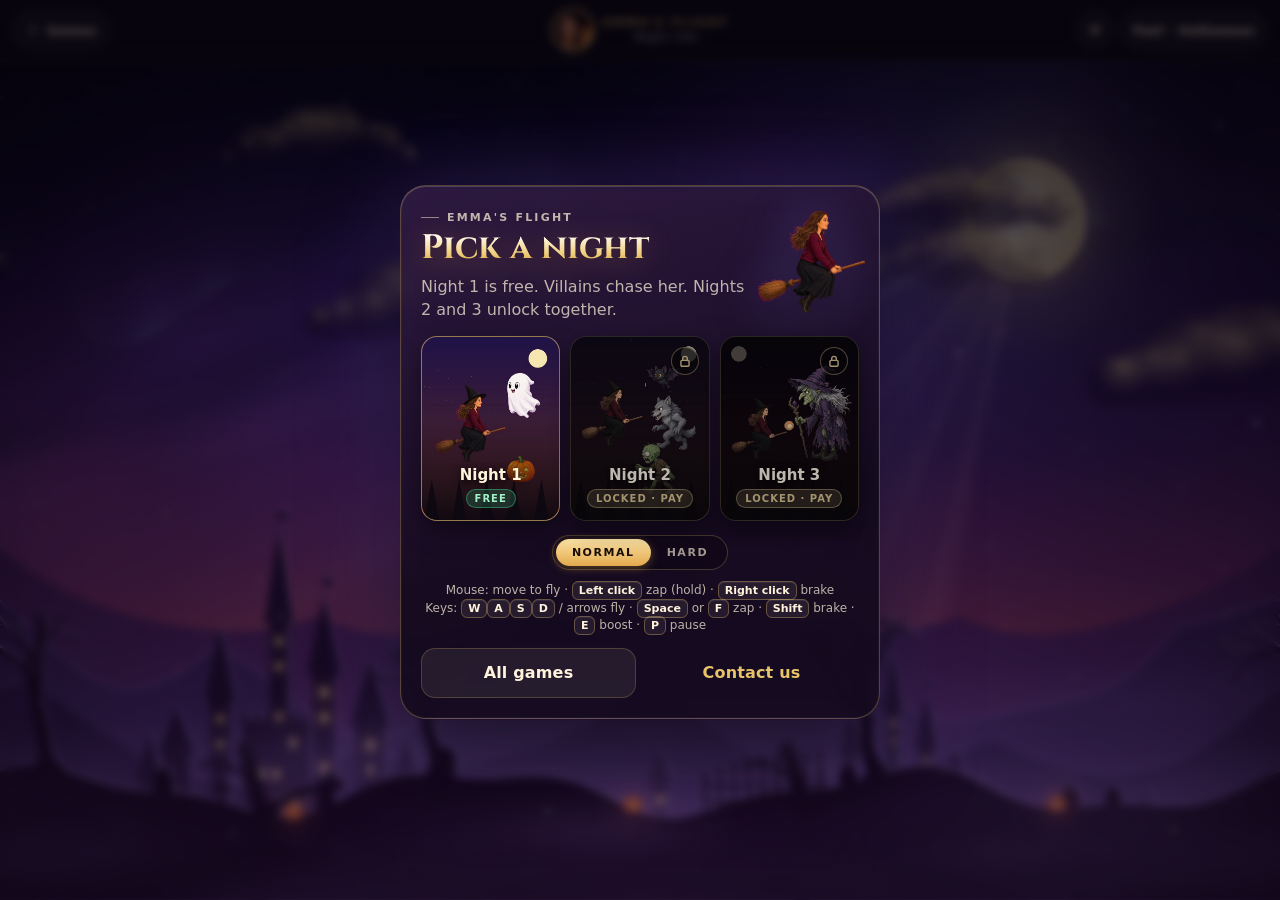
==== commit 4632e1bb: "Tougher hard modes: Flight Hard, Haunt Hard, Stack Nightmare, Rush Stage 2 Co-Authored-By: Claude Op" ====
--- a/broom.html
+++ b/broom.html
@@ -1649,7 +1649,7 @@
 /* ---------- difficulty: Normal is the tougher default, Hard pushes every knob further ---------- */
 const DIFFS = {
   normal: { k: 1, spd: 1, heat: 0.085, lock: 1.6, inv: 1.4, boss: 1, heart: [38, 52], proj: 1, drop: true },
-  hard: { k: 1.3, spd: 1.12, heat: 0.105, lock: 2.0, inv: 1.1, boss: 1.25, heart: [60, 80], proj: 1.15, drop: false }
+  hard: { k: 1.55, spd: 1.24, heat: 0.12, lock: 2.4, inv: 0.85, boss: 1.55, heart: [90, 115], proj: 1.32, drop: false }
 };
 let diffName = "normal";
 try { const d = localStorage.getItem("emma.diff"); if (d && DIFFS[d]) diffName = d; } catch (e) {}
